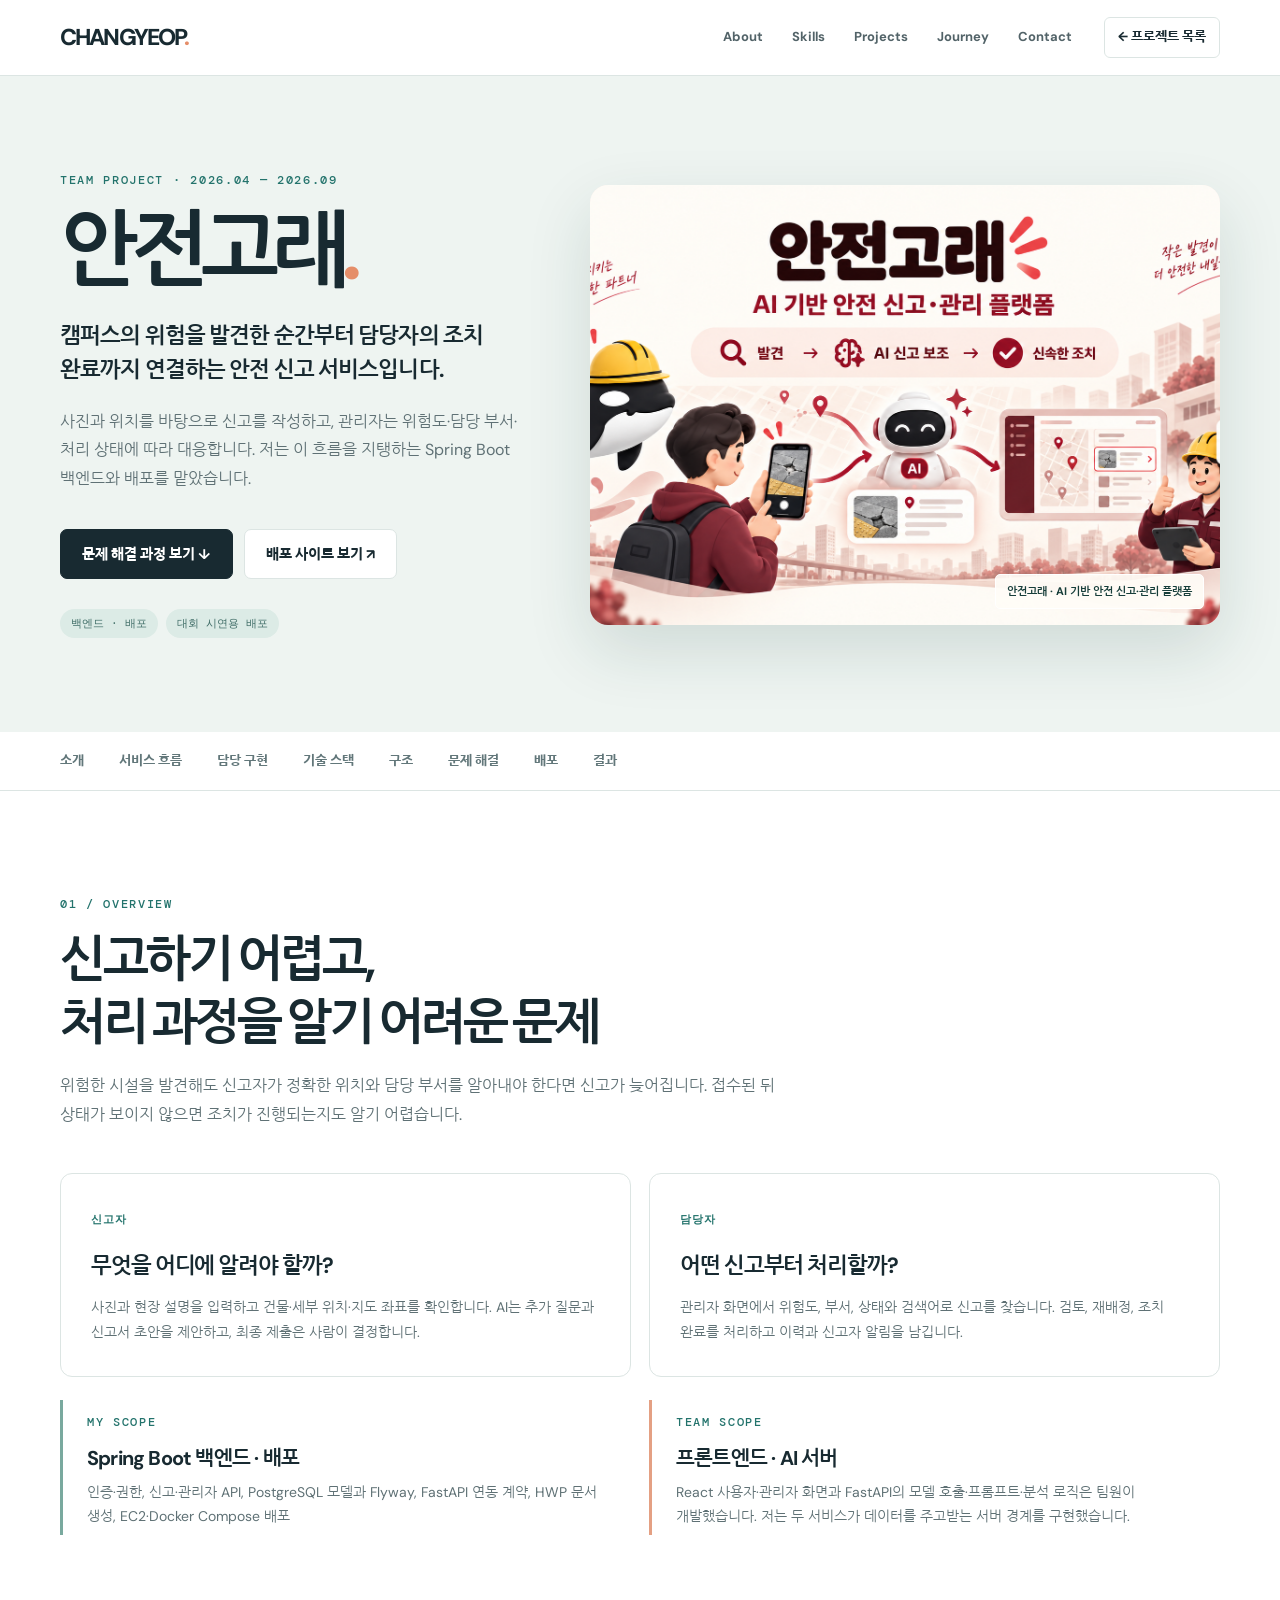
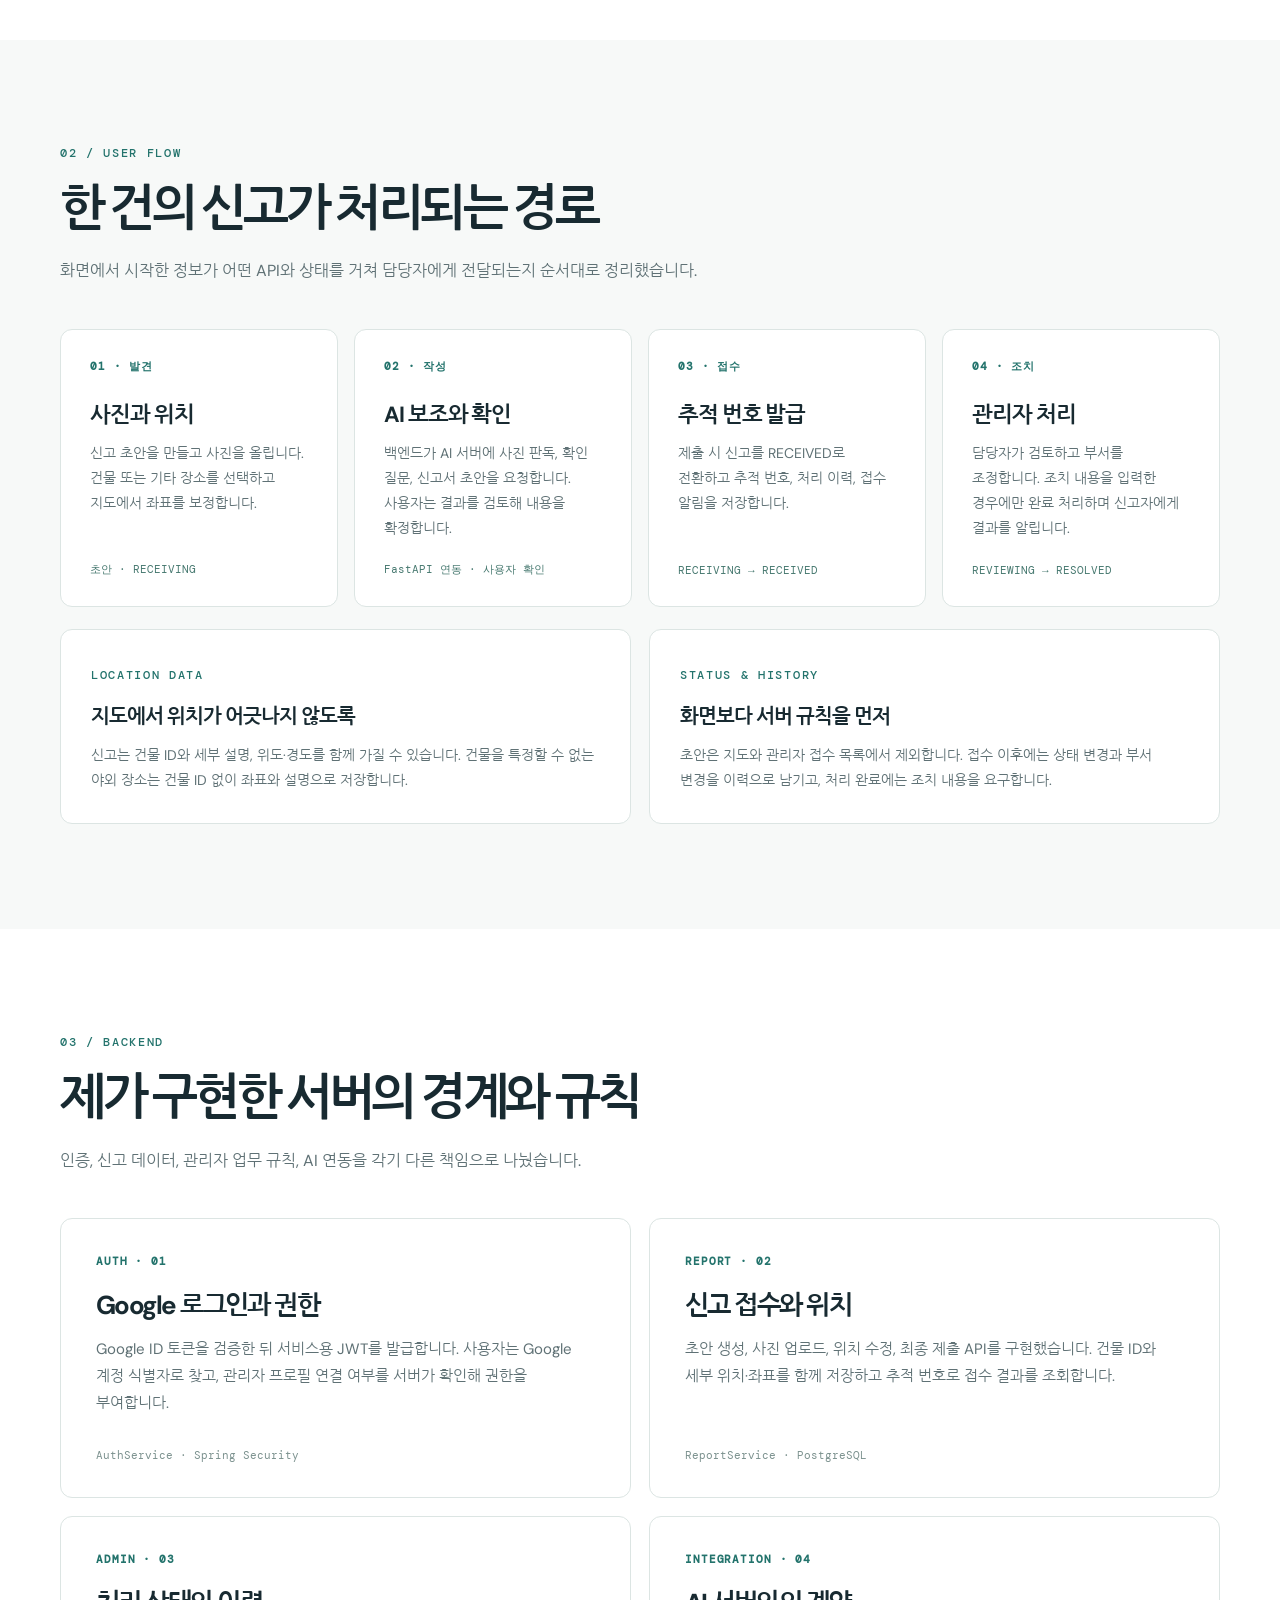
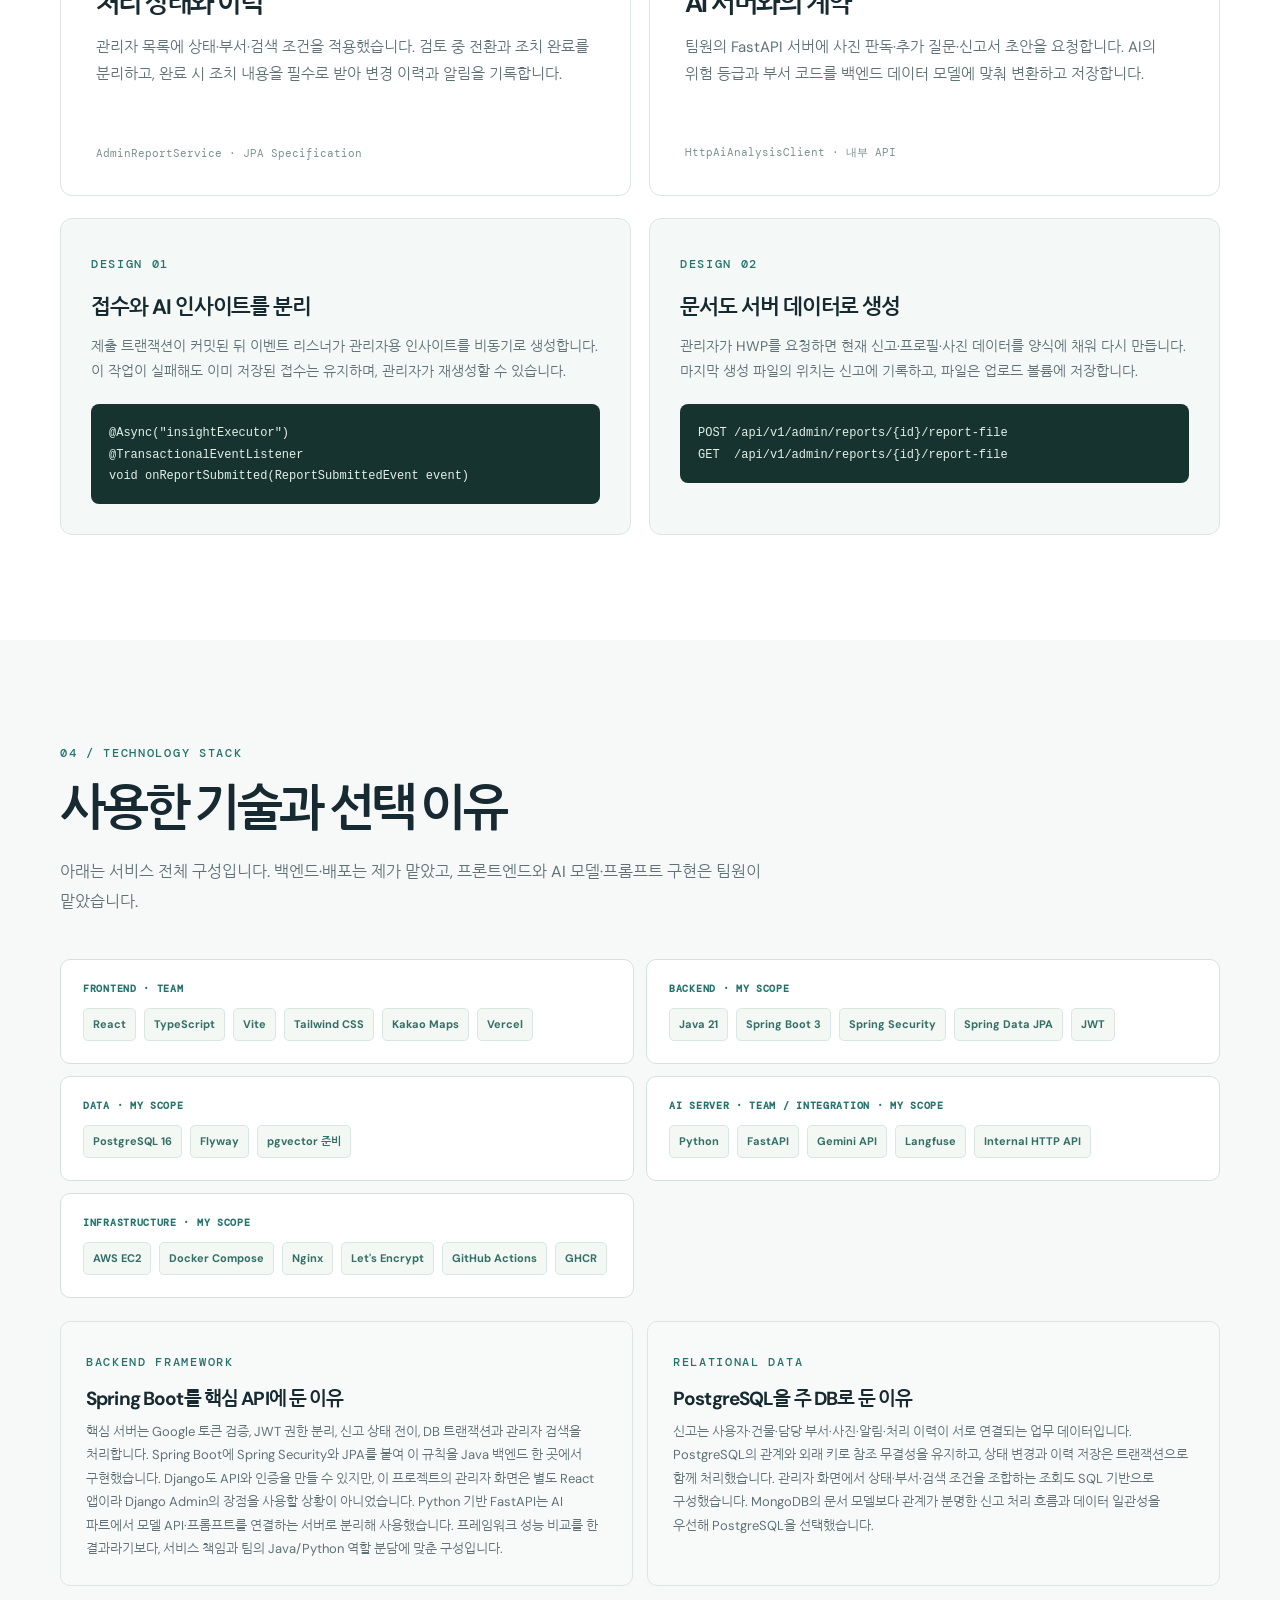
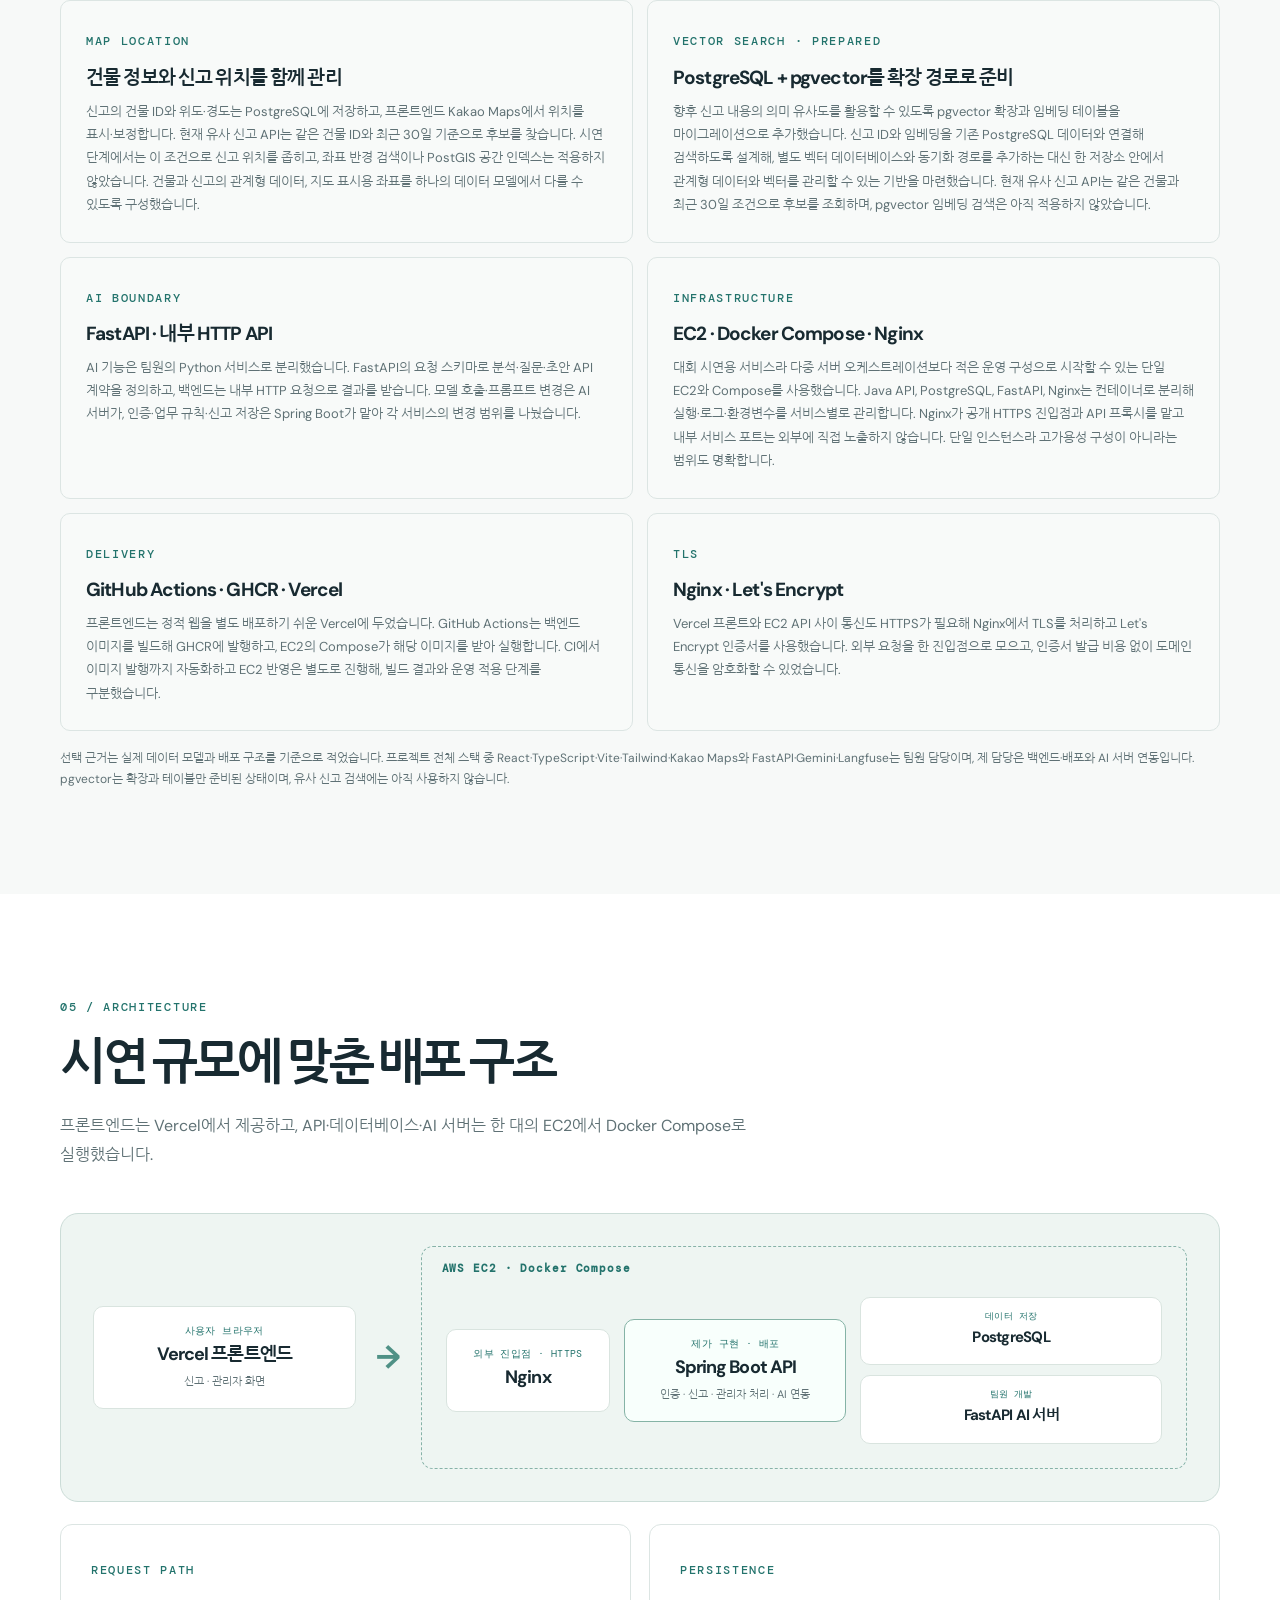
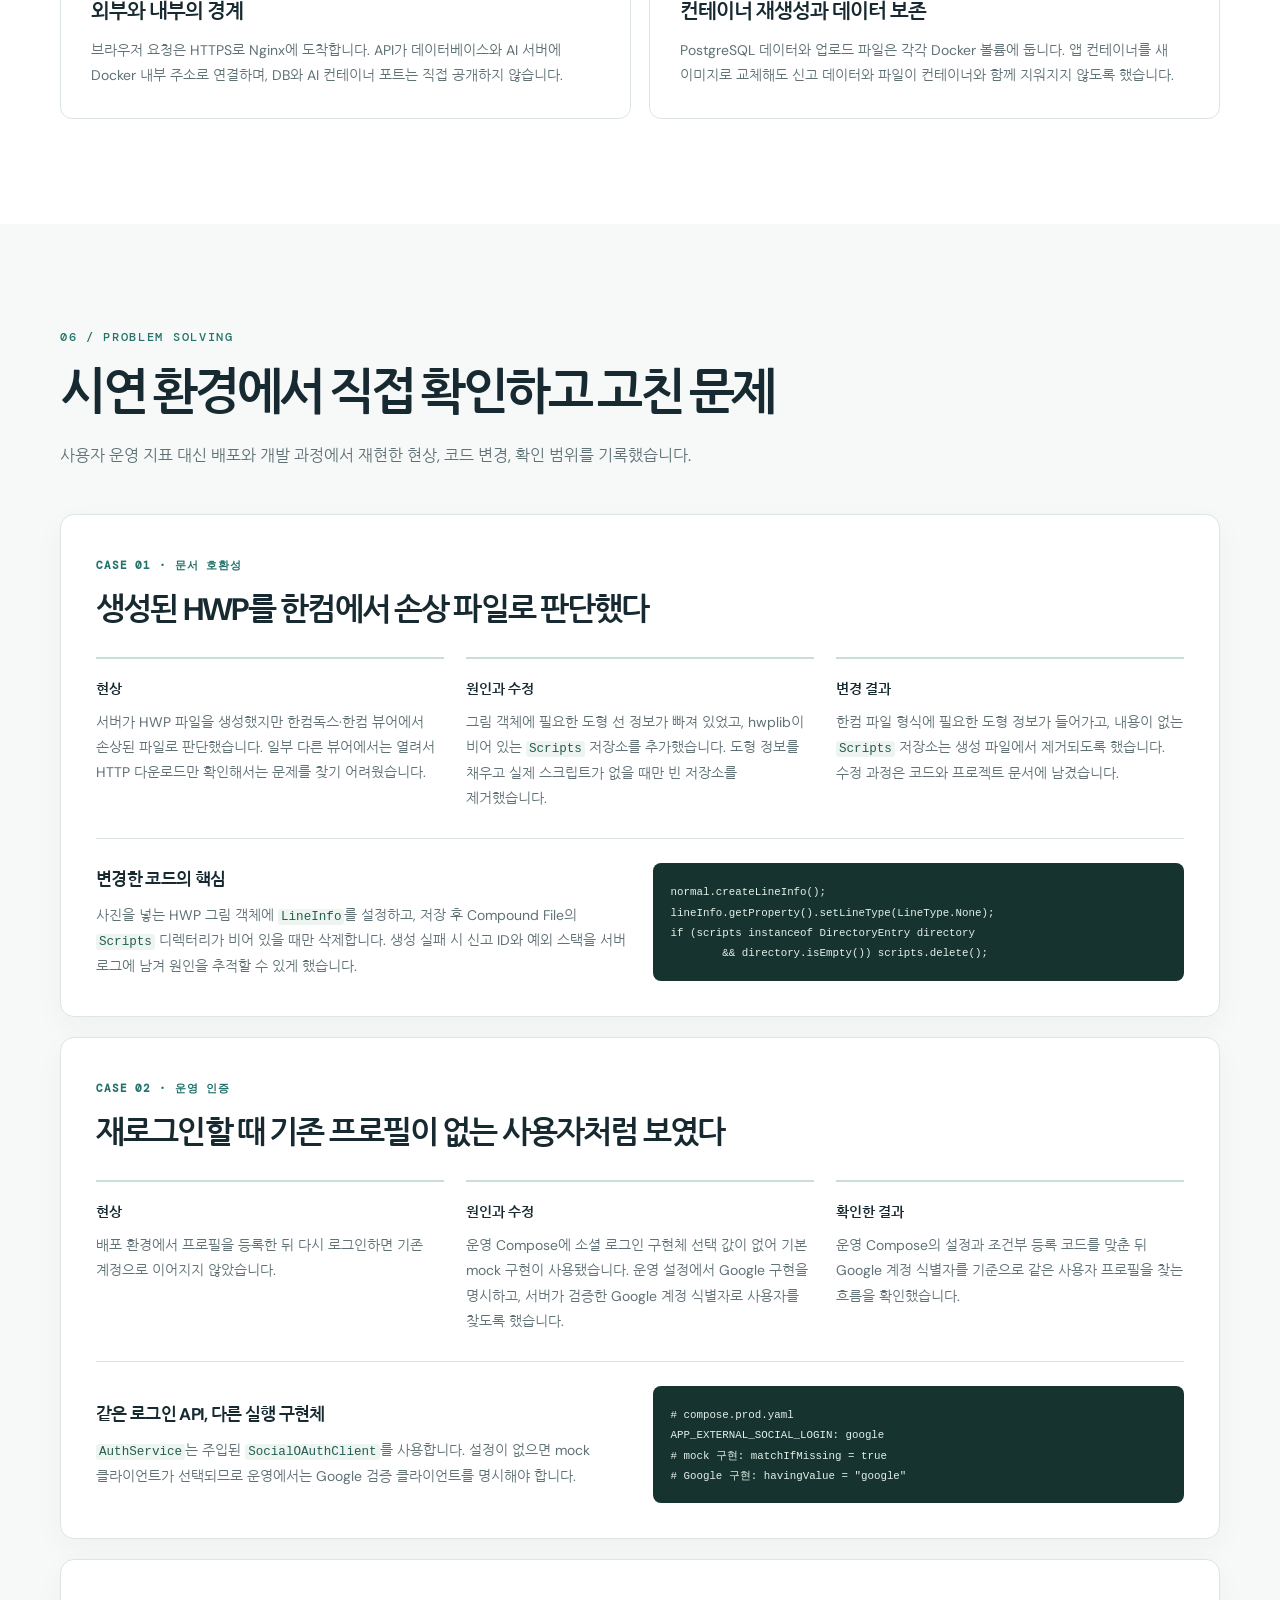
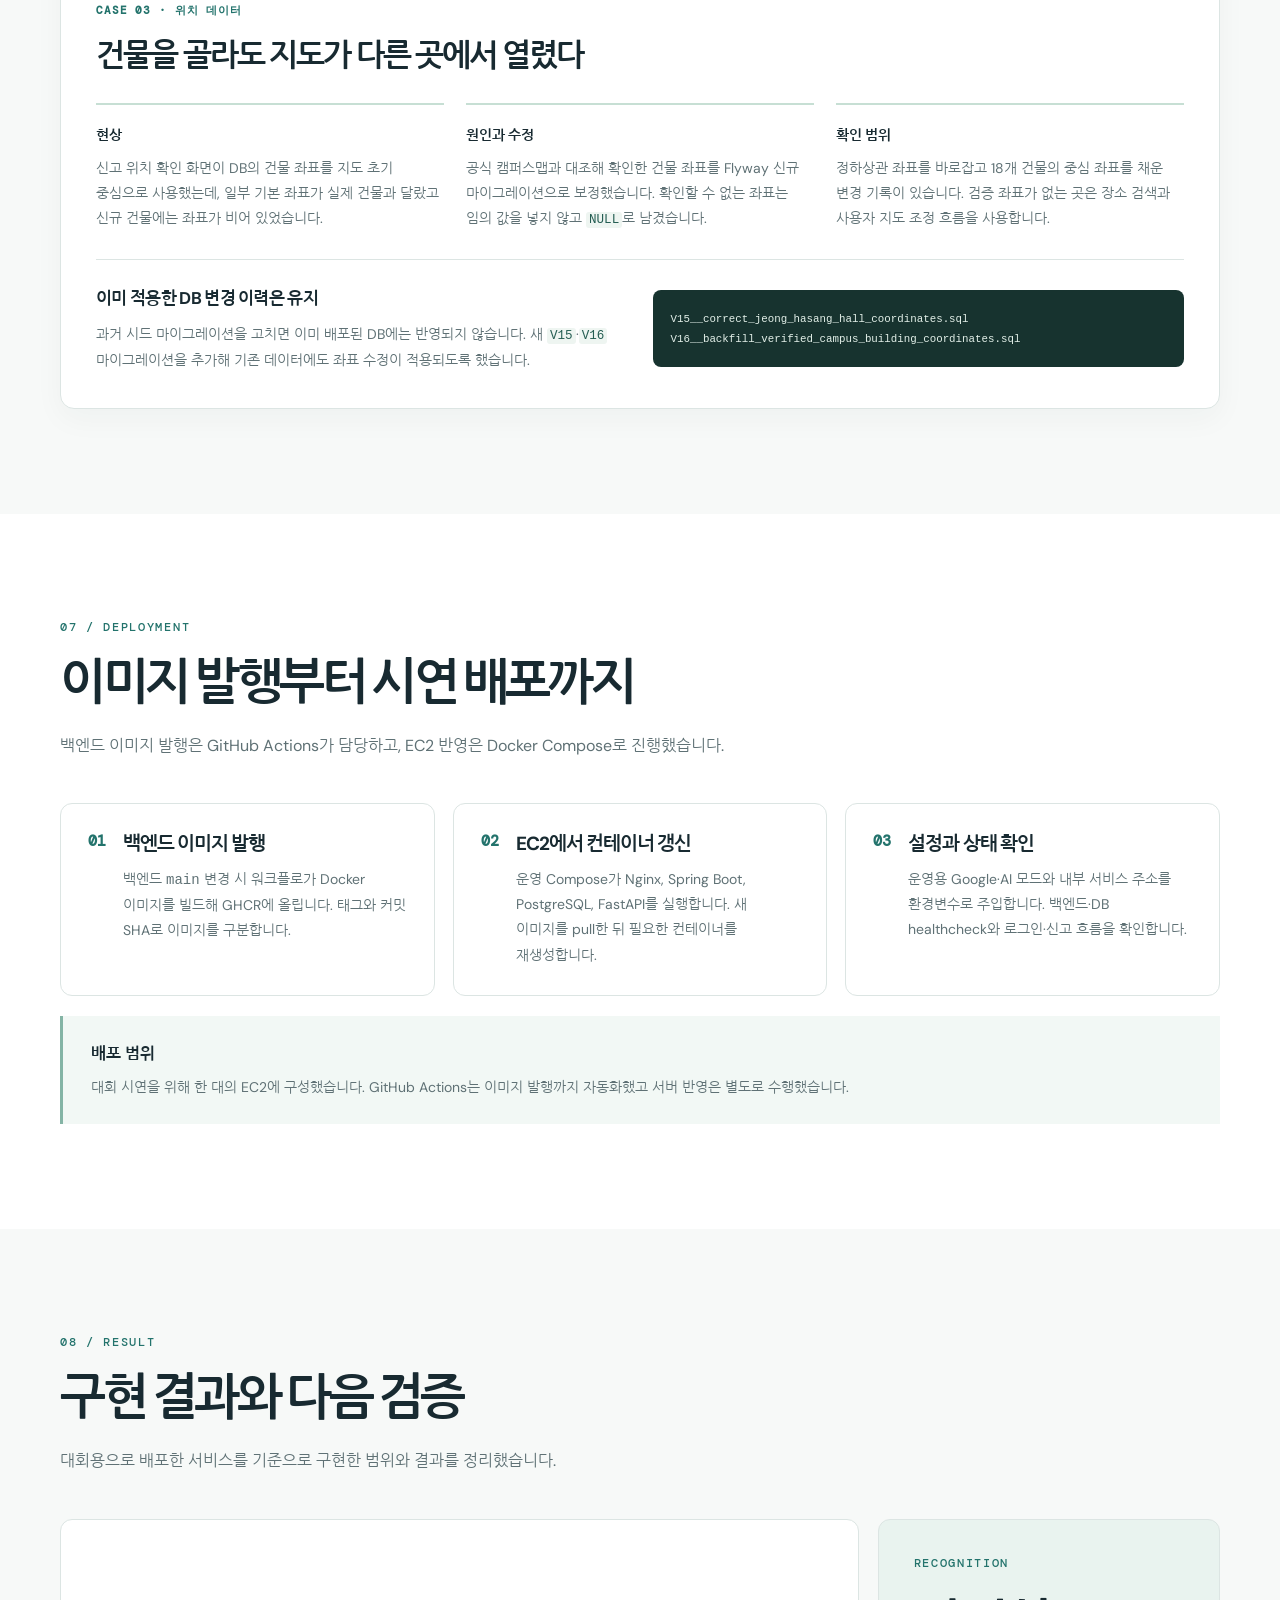
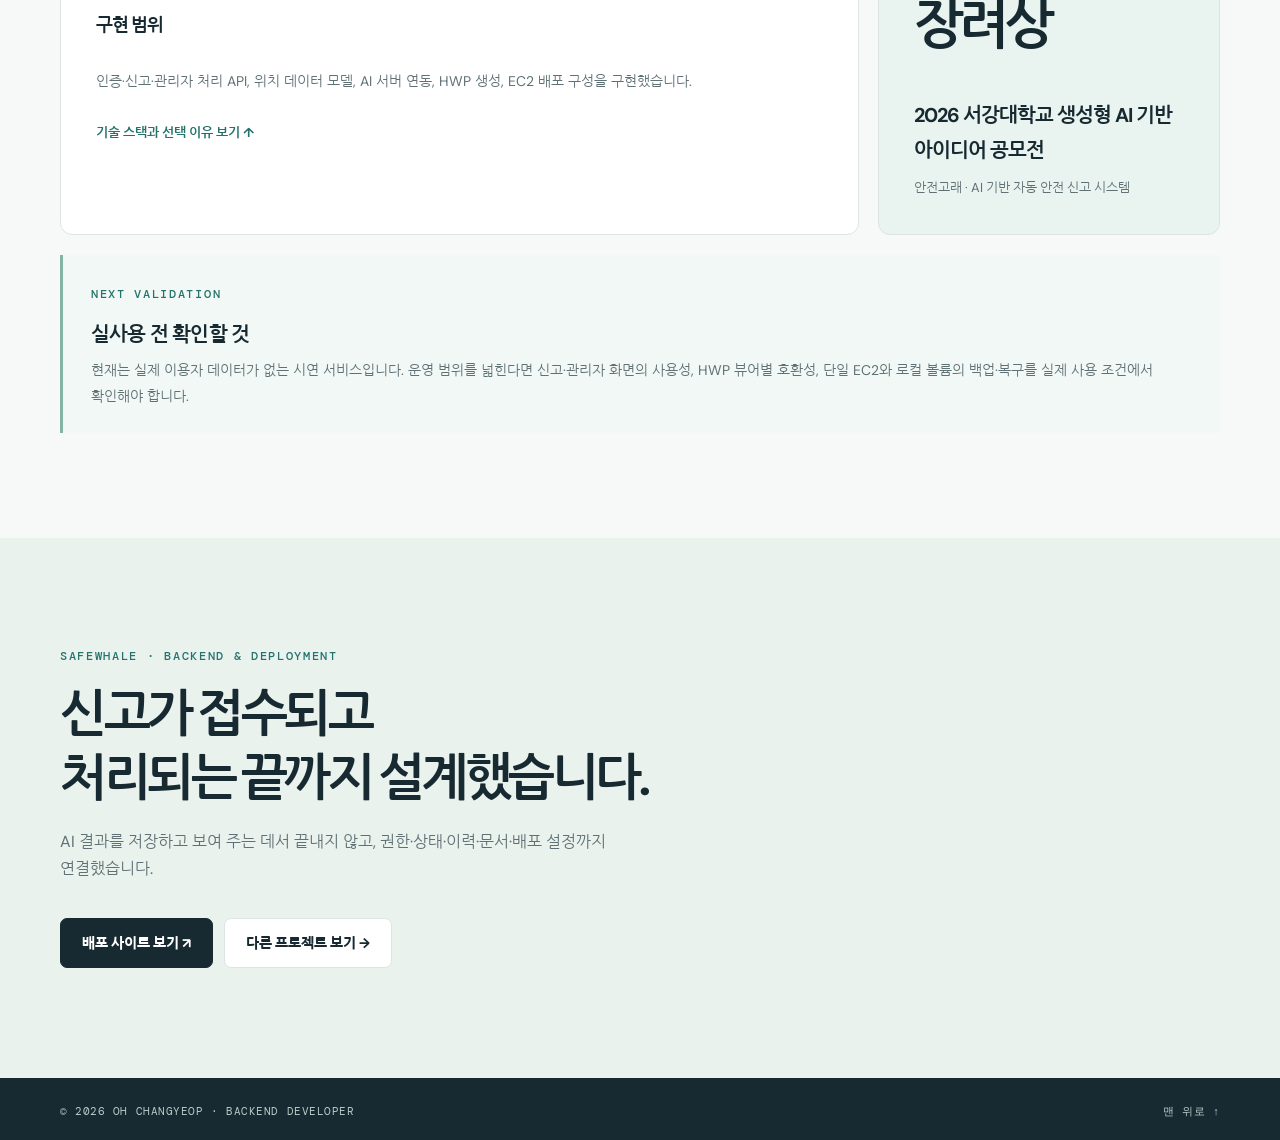
==== safewhale.html @ 106a4abd "docs: present database choices for SafeWhale" ====
<!doctype html>
<html lang="ko">
<head>
  <meta charset="utf-8">
  <meta name="viewport" content="width=device-width, initial-scale=1">
  <meta name="description" content="안전고래 프로젝트에서 오창엽이 맡은 Spring Boot 백엔드와 AWS 배포 기록">
  <meta name="theme-color" content="#f7f8f7">
  <title>안전고래 | 오창엽 포트폴리오</title>
  <link rel="stylesheet" href="home.css?v=7">
  <link rel="stylesheet" href="safewhale.css?v=3">
</head>
<body>
  <a class="skip" href="#main">본문으로 이동</a>
  <header class="site-header"><div class="wrap header-inner"><a class="wordmark" href="index.html" aria-label="오창엽 포트폴리오 홈">CHANGYEOP<span>.</span></a><nav aria-label="주요 메뉴"><a href="index.html#about">About</a><a href="index.html#skills">Skills</a><a href="index.html#projects">Projects</a><a href="index.html#journey">Journey</a><a href="index.html#contact">Contact</a></nav><a class="header-project" href="index.html#projects">← 프로젝트 목록</a></div></header>
  <main id="main">
    <section id="top" class="whale-hero"><div class="wrap whale-hero-grid">
      <div class="whale-hero-copy"><p class="eyebrow">TEAM PROJECT · 2026.04 — 2026.09</p><h1>안전고래<span>.</span></h1><p class="whale-lead">캠퍼스의 위험을 발견한 순간부터 담당자의 조치 완료까지 연결하는 안전 신고 서비스입니다.</p><p class="whale-intro">사진과 위치를 바탕으로 신고를 작성하고, 관리자는 위험도·담당 부서·처리 상태에 따라 대응합니다. 저는 이 흐름을 지탱하는 Spring Boot 백엔드와 배포를 맡았습니다.</p><div class="hero-actions"><a class="button button-dark" href="#cases">문제 해결 과정 보기 ↓</a><a class="button button-light" href="https://safewhale.vercel.app/" target="_blank" rel="noopener noreferrer">배포 사이트 보기 ↗</a></div><div class="whale-meta"><span>백엔드 · 배포</span><span>대회 시연용 배포</span></div></div>
      <figure class="whale-hero-image"><img src="assets/safewhale-cover.png" alt="안전고래의 발견, AI 신고 보조, 담당자 조치 흐름을 보여 주는 프로젝트 소개 이미지"><figcaption>안전고래 · AI 기반 안전 신고·관리 플랫폼</figcaption></figure>
    </div></section>

    <nav class="whale-section-nav" aria-label="안전고래 페이지 목차"><div class="wrap"><a href="#overview">소개</a><a href="#flow">서비스 흐름</a><a href="#contribution">담당 구현</a><a href="#stack">기술 스택</a><a href="#architecture">구조</a><a href="#cases">문제 해결</a><a href="#operation">배포</a><a href="#result">결과</a></div></nav>

    <section id="overview" class="whale-section"><div class="wrap"><div class="whale-heading"><p class="eyebrow">01 / OVERVIEW</p><h2>신고하기 어렵고,<br>처리 과정을 알기 어려운 문제</h2><p>위험한 시설을 발견해도 신고자가 정확한 위치와 담당 부서를 알아내야 한다면 신고가 늦어집니다. 접수된 뒤 상태가 보이지 않으면 조치가 진행되는지도 알기 어렵습니다.</p></div><div class="whale-problem-grid"><article><span>신고자</span><h3>무엇을 어디에 알려야 할까?</h3><p>사진과 현장 설명을 입력하고 건물·세부 위치·지도 좌표를 확인합니다. AI는 추가 질문과 신고서 초안을 제안하고, 최종 제출은 사람이 결정합니다.</p></article><article><span>담당자</span><h3>어떤 신고부터 처리할까?</h3><p>관리자 화면에서 위험도, 부서, 상태와 검색어로 신고를 찾습니다. 검토, 재배정, 조치 완료를 처리하고 이력과 신고자 알림을 남깁니다.</p></article></div><div class="whale-scope"><div><span class="eyebrow">MY SCOPE</span><strong>Spring Boot 백엔드 · 배포</strong><p>인증·권한, 신고·관리자 API, PostgreSQL 모델과 Flyway, FastAPI 연동 계약, HWP 문서 생성, EC2·Docker Compose 배포</p></div><div><span class="eyebrow">TEAM SCOPE</span><strong>프론트엔드 · AI 서버</strong><p>React 사용자·관리자 화면과 FastAPI의 모델 호출·프롬프트·분석 로직은 팀원이 개발했습니다. 저는 두 서비스가 데이터를 주고받는 서버 경계를 구현했습니다.</p></div></div></div></section>

    <section id="flow" class="whale-section whale-section-alt"><div class="wrap">
      <div class="whale-heading"><p class="eyebrow">02 / USER FLOW</p><h2>한 건의 신고가 처리되는 경로</h2><p>화면에서 시작한 정보가 어떤 API와 상태를 거쳐 담당자에게 전달되는지 순서대로 정리했습니다.</p></div>
      <ol class="whale-flow whale-flow-four">
        <li><span>01 · 발견</span><h3>사진과 위치</h3><p>신고 초안을 만들고 사진을 올립니다. 건물 또는 기타 장소를 선택하고 지도에서 좌표를 보정합니다.</p><small>초안 · RECEIVING</small></li>
        <li><span>02 · 작성</span><h3>AI 보조와 확인</h3><p>백엔드가 AI 서버에 사진 판독, 확인 질문, 신고서 초안을 요청합니다. 사용자는 결과를 검토해 내용을 확정합니다.</p><small>FastAPI 연동 · 사용자 확인</small></li>
        <li><span>03 · 접수</span><h3>추적 번호 발급</h3><p>제출 시 신고를 RECEIVED로 전환하고 추적 번호, 처리 이력, 접수 알림을 저장합니다.</p><small>RECEIVING → RECEIVED</small></li>
        <li><span>04 · 조치</span><h3>관리자 처리</h3><p>담당자가 검토하고 부서를 조정합니다. 조치 내용을 입력한 경우에만 완료 처리하며 신고자에게 결과를 알립니다.</p><small>REVIEWING → RESOLVED</small></li>
      </ol>
      <div class="whale-flow-detail"><div><span class="eyebrow">LOCATION DATA</span><h3>지도에서 위치가 어긋나지 않도록</h3><p>신고는 건물 ID와 세부 설명, 위도·경도를 함께 가질 수 있습니다. 건물을 특정할 수 없는 야외 장소는 건물 ID 없이 좌표와 설명으로 저장합니다.</p></div><div><span class="eyebrow">STATUS &amp; HISTORY</span><h3>화면보다 서버 규칙을 먼저</h3><p>초안은 지도와 관리자 접수 목록에서 제외합니다. 접수 이후에는 상태 변경과 부서 변경을 이력으로 남기고, 처리 완료에는 조치 내용을 요구합니다.</p></div></div>
    </div></section>

    <section id="contribution" class="whale-section"><div class="wrap"><div class="whale-heading"><p class="eyebrow">03 / BACKEND</p><h2>제가 구현한 서버의 경계와 규칙</h2><p>인증, 신고 데이터, 관리자 업무 규칙, AI 연동을 각기 다른 책임으로 나눴습니다.</p></div><div class="whale-feature-grid">
      <article class="whale-feature"><span>AUTH · 01</span><h3>Google 로그인과 권한</h3><p>Google ID 토큰을 검증한 뒤 서비스용 JWT를 발급합니다. 사용자는 Google 계정 식별자로 찾고, 관리자 프로필 연결 여부를 서버가 확인해 권한을 부여합니다.</p><small>AuthService · Spring Security</small></article>
      <article class="whale-feature"><span>REPORT · 02</span><h3>신고 접수와 위치</h3><p>초안 생성, 사진 업로드, 위치 수정, 최종 제출 API를 구현했습니다. 건물 ID와 세부 위치·좌표를 함께 저장하고 추적 번호로 접수 결과를 조회합니다.</p><small>ReportService · PostgreSQL</small></article>
      <article class="whale-feature"><span>ADMIN · 03</span><h3>처리 상태와 이력</h3><p>관리자 목록에 상태·부서·검색 조건을 적용했습니다. 검토 중 전환과 조치 완료를 분리하고, 완료 시 조치 내용을 필수로 받아 변경 이력과 알림을 기록합니다.</p><small>AdminReportService · JPA Specification</small></article>
      <article class="whale-feature"><span>INTEGRATION · 04</span><h3>AI 서버와의 계약</h3><p>팀원의 FastAPI 서버에 사진 판독·추가 질문·신고서 초안을 요청합니다. AI의 위험 등급과 부서 코드를 백엔드 데이터 모델에 맞춰 변환하고 저장합니다.</p><small>HttpAiAnalysisClient · 내부 API</small></article>
    </div><div class="whale-decision-grid"><article><span class="eyebrow">DESIGN 01</span><h3>접수와 AI 인사이트를 분리</h3><p>제출 트랜잭션이 커밋된 뒤 이벤트 리스너가 관리자용 인사이트를 비동기로 생성합니다. 이 작업이 실패해도 이미 저장된 접수는 유지하며, 관리자가 재생성할 수 있습니다.</p><pre><code>@Async("insightExecutor")
@TransactionalEventListener
void onReportSubmitted(ReportSubmittedEvent event)</code></pre></article><article><span class="eyebrow">DESIGN 02</span><h3>문서도 서버 데이터로 생성</h3><p>관리자가 HWP를 요청하면 현재 신고·프로필·사진 데이터를 양식에 채워 다시 만듭니다. 마지막 생성 파일의 위치는 신고에 기록하고, 파일은 업로드 볼륨에 저장합니다.</p><pre><code>POST /api/v1/admin/reports/{id}/report-file
GET  /api/v1/admin/reports/{id}/report-file</code></pre></article></div></div></section>

    <section id="stack" class="whale-section whale-section-alt"><div class="wrap">
      <div class="whale-heading"><p class="eyebrow">04 / TECHNOLOGY STACK</p><h2>사용한 기술과 선택 이유</h2><p>아래는 서비스 전체 구성입니다. 백엔드·배포는 제가 맡았고, 프론트엔드와 AI 모델·프롬프트 구현은 팀원이 맡았습니다.</p></div>
      <div class="whale-stack-summary">
        <article><span>FRONTEND · TEAM</span><div class="whale-tags"><span>React</span><span>TypeScript</span><span>Vite</span><span>Tailwind CSS</span><span>Kakao Maps</span><span>Vercel</span></div></article>
        <article><span>BACKEND · MY SCOPE</span><div class="whale-tags"><span>Java 21</span><span>Spring Boot 3</span><span>Spring Security</span><span>Spring Data JPA</span><span>JWT</span></div></article>
        <article><span>DATA · MY SCOPE</span><div class="whale-tags"><span>PostgreSQL 16</span><span>Flyway</span><span>pgvector 준비</span></div></article>
        <article><span>AI SERVER · TEAM / INTEGRATION · MY SCOPE</span><div class="whale-tags"><span>Python</span><span>FastAPI</span><span>Gemini API</span><span>Langfuse</span><span>Internal HTTP API</span></div></article>
        <article><span>INFRASTRUCTURE · MY SCOPE</span><div class="whale-tags"><span>AWS EC2</span><span>Docker Compose</span><span>Nginx</span><span>Let's Encrypt</span><span>GitHub Actions</span><span>GHCR</span></div></article>
      </div>
      <div class="whale-rationale-grid">
        <article><span class="eyebrow">BACKEND FRAMEWORK</span><h3>Spring Boot를 핵심 API에 둔 이유</h3><p>핵심 서버는 Google 토큰 검증, JWT 권한 분리, 신고 상태 전이, DB 트랜잭션과 관리자 검색을 처리합니다. Spring Boot에 Spring Security와 JPA를 붙여 이 규칙을 Java 백엔드 한 곳에서 구현했습니다. Django도 API와 인증을 만들 수 있지만, 이 프로젝트의 관리자 화면은 별도 React 앱이라 Django Admin의 장점을 사용할 상황이 아니었습니다. Python 기반 FastAPI는 AI 파트에서 모델 API·프롬프트를 연결하는 서버로 분리해 사용했습니다. 프레임워크 성능 비교를 한 결과라기보다, 서비스 책임과 팀의 Java/Python 역할 분담에 맞춘 구성입니다.</p></article>
        <article><span class="eyebrow">RELATIONAL DATA</span><h3>PostgreSQL을 주 DB로 둔 이유</h3><p>신고는 사용자·건물·담당 부서·사진·알림·처리 이력이 서로 연결되는 업무 데이터입니다. PostgreSQL의 관계와 외래 키로 참조 무결성을 유지하고, 상태 변경과 이력 저장은 트랜잭션으로 함께 처리했습니다. 관리자 화면에서 상태·부서·검색 조건을 조합하는 조회도 SQL 기반으로 구성했습니다. MongoDB의 문서 모델보다 관계가 분명한 신고 처리 흐름과 데이터 일관성을 우선해 PostgreSQL을 선택했습니다.</p></article>
        <article><span class="eyebrow">MAP LOCATION</span><h3>건물 정보와 신고 위치를 함께 관리</h3><p>신고의 건물 ID와 위도·경도는 PostgreSQL에 저장하고, 프론트엔드 Kakao Maps에서 위치를 표시·보정합니다. 현재 유사 신고 API는 같은 건물 ID와 최근 30일 기준으로 후보를 찾습니다. 시연 단계에서는 이 조건으로 신고 위치를 좁히고, 좌표 반경 검색이나 PostGIS 공간 인덱스는 적용하지 않았습니다. 건물과 신고의 관계형 데이터, 지도 표시용 좌표를 하나의 데이터 모델에서 다룰 수 있도록 구성했습니다.</p></article>
        <article><span class="eyebrow">VECTOR SEARCH · PREPARED</span><h3>PostgreSQL + pgvector를 확장 경로로 준비</h3><p>향후 신고 내용의 의미 유사도를 활용할 수 있도록 pgvector 확장과 임베딩 테이블을 마이그레이션으로 추가했습니다. 신고 ID와 임베딩을 기존 PostgreSQL 데이터와 연결해 검색하도록 설계해, 별도 벡터 데이터베이스와 동기화 경로를 추가하는 대신 한 저장소 안에서 관계형 데이터와 벡터를 관리할 수 있는 기반을 마련했습니다. 현재 유사 신고 API는 같은 건물과 최근 30일 조건으로 후보를 조회하며, pgvector 임베딩 검색은 아직 적용하지 않았습니다.</p></article>
        <article><span class="eyebrow">AI BOUNDARY</span><h3>FastAPI · 내부 HTTP API</h3><p>AI 기능은 팀원의 Python 서비스로 분리했습니다. FastAPI의 요청 스키마로 분석·질문·초안 API 계약을 정의하고, 백엔드는 내부 HTTP 요청으로 결과를 받습니다. 모델 호출·프롬프트 변경은 AI 서버가, 인증·업무 규칙·신고 저장은 Spring Boot가 맡아 각 서비스의 변경 범위를 나눴습니다.</p></article>
        <article><span class="eyebrow">INFRASTRUCTURE</span><h3>EC2 · Docker Compose · Nginx</h3><p>대회 시연용 서비스라 다중 서버 오케스트레이션보다 적은 운영 구성으로 시작할 수 있는 단일 EC2와 Compose를 사용했습니다. Java API, PostgreSQL, FastAPI, Nginx는 컨테이너로 분리해 실행·로그·환경변수를 서비스별로 관리합니다. Nginx가 공개 HTTPS 진입점과 API 프록시를 맡고 내부 서비스 포트는 외부에 직접 노출하지 않습니다. 단일 인스턴스라 고가용성 구성이 아니라는 범위도 명확합니다.</p></article>
        <article><span class="eyebrow">DELIVERY</span><h3>GitHub Actions · GHCR · Vercel</h3><p>프론트엔드는 정적 웹을 별도 배포하기 쉬운 Vercel에 두었습니다. GitHub Actions는 백엔드 이미지를 빌드해 GHCR에 발행하고, EC2의 Compose가 해당 이미지를 받아 실행합니다. CI에서 이미지 발행까지 자동화하고 EC2 반영은 별도로 진행해, 빌드 결과와 운영 적용 단계를 구분했습니다.</p></article>
        <article><span class="eyebrow">TLS</span><h3>Nginx · Let's Encrypt</h3><p>Vercel 프론트와 EC2 API 사이 통신도 HTTPS가 필요해 Nginx에서 TLS를 처리하고 Let's Encrypt 인증서를 사용했습니다. 외부 요청을 한 진입점으로 모으고, 인증서 발급 비용 없이 도메인 통신을 암호화할 수 있었습니다.</p></article>
      </div>
      <p class="whale-stack-note">선택 근거는 실제 데이터 모델과 배포 구조를 기준으로 적었습니다. 프로젝트 전체 스택 중 React·TypeScript·Vite·Tailwind·Kakao Maps와 FastAPI·Gemini·Langfuse는 팀원 담당이며, 제 담당은 백엔드·배포와 AI 서버 연동입니다. pgvector는 확장과 테이블만 준비된 상태이며, 유사 신고 검색에는 아직 사용하지 않습니다.</p>
    </div></section>

    <section id="architecture" class="whale-section"><div class="wrap"><div class="whale-heading"><p class="eyebrow">05 / ARCHITECTURE</p><h2>시연 규모에 맞춘 배포 구조</h2><p>프론트엔드는 Vercel에서 제공하고, API·데이터베이스·AI 서버는 한 대의 EC2에서 Docker Compose로 실행했습니다.</p></div><div class="whale-architecture" role="img" aria-label="Vercel 프론트엔드에서 EC2의 Nginx를 거쳐 Spring Boot API로 요청하고, API는 PostgreSQL과 팀원 개발 FastAPI AI 서버에 연결되는 구조"><div class="arch-node arch-client"><small>사용자 브라우저</small><strong>Vercel 프론트엔드</strong><span>신고 · 관리자 화면</span></div><span class="arch-arrow" aria-hidden="true">→</span><div class="arch-boundary"><span class="arch-boundary-label">AWS EC2 · Docker Compose</span><div class="arch-node arch-entry"><small>외부 진입점 · HTTPS</small><strong>Nginx</strong></div><span class="arch-arrow vertical" aria-hidden="true">↓</span><div class="arch-node arch-backend"><small>제가 구현 · 배포</small><strong>Spring Boot API</strong><span>인증 · 신고 · 관리자 처리 · AI 연동</span></div><div class="arch-branches"><div class="arch-node"><small>데이터 저장</small><strong>PostgreSQL</strong></div><div class="arch-node"><small>팀원 개발</small><strong>FastAPI AI 서버</strong></div></div></div></div><div class="whale-flow-detail"><div><span class="eyebrow">REQUEST PATH</span><h3>외부와 내부의 경계</h3><p>브라우저 요청은 HTTPS로 Nginx에 도착합니다. API가 데이터베이스와 AI 서버에 Docker 내부 주소로 연결하며, DB와 AI 컨테이너 포트는 직접 공개하지 않습니다.</p></div><div><span class="eyebrow">PERSISTENCE</span><h3>컨테이너 재생성과 데이터 보존</h3><p>PostgreSQL 데이터와 업로드 파일은 각각 Docker 볼륨에 둡니다. 앱 컨테이너를 새 이미지로 교체해도 신고 데이터와 파일이 컨테이너와 함께 지워지지 않도록 했습니다.</p></div></div></div></section>

    <section id="cases" class="whale-section whale-section-alt"><div class="wrap">
      <div class="whale-heading"><p class="eyebrow">06 / PROBLEM SOLVING</p><h2>시연 환경에서 직접 확인하고 고친 문제</h2><p>사용자 운영 지표 대신 배포와 개발 과정에서 재현한 현상, 코드 변경, 확인 범위를 기록했습니다.</p></div>
      <article class="whale-case"><div class="whale-case-title"><span>CASE 01 · 문서 호환성</span><h3>생성된 HWP를 한컴에서 손상 파일로 판단했다</h3></div><div class="whale-case-columns"><div><h4>현상</h4><p>서버가 HWP 파일을 생성했지만 한컴독스·한컴 뷰어에서 손상된 파일로 판단했습니다. 일부 다른 뷰어에서는 열려서 HTTP 다운로드만 확인해서는 문제를 찾기 어려웠습니다.</p></div><div><h4>원인과 수정</h4><p>그림 객체에 필요한 도형 선 정보가 빠져 있었고, hwplib이 비어 있는 <code>Scripts</code> 저장소를 추가했습니다. 도형 정보를 채우고 실제 스크립트가 없을 때만 빈 저장소를 제거했습니다.</p></div><div><h4>변경 결과</h4><p>한컴 파일 형식에 필요한 도형 정보가 들어가고, 내용이 없는 <code>Scripts</code> 저장소는 생성 파일에서 제거되도록 했습니다. 수정 과정은 코드와 프로젝트 문서에 남겼습니다.</p></div></div><div class="whale-code-story"><div><strong>변경한 코드의 핵심</strong><p>사진을 넣는 HWP 그림 객체에 <code>LineInfo</code>를 설정하고, 저장 후 Compound File의 <code>Scripts</code> 디렉터리가 비어 있을 때만 삭제합니다. 생성 실패 시 신고 ID와 예외 스택을 서버 로그에 남겨 원인을 추적할 수 있게 했습니다.</p></div><pre><code>normal.createLineInfo();
lineInfo.getProperty().setLineType(LineType.None);
if (scripts instanceof DirectoryEntry directory
        &amp;&amp; directory.isEmpty()) scripts.delete();</code></pre></div></article>
      <article class="whale-case"><div class="whale-case-title"><span>CASE 02 · 운영 인증</span><h3>재로그인할 때 기존 프로필이 없는 사용자처럼 보였다</h3></div><div class="whale-case-columns"><div><h4>현상</h4><p>배포 환경에서 프로필을 등록한 뒤 다시 로그인하면 기존 계정으로 이어지지 않았습니다.</p></div><div><h4>원인과 수정</h4><p>운영 Compose에 소셜 로그인 구현체 선택 값이 없어 기본 mock 구현이 사용됐습니다. 운영 설정에서 Google 구현을 명시하고, 서버가 검증한 Google 계정 식별자로 사용자를 찾도록 했습니다.</p></div><div><h4>확인한 결과</h4><p>운영 Compose의 설정과 조건부 등록 코드를 맞춘 뒤 Google 계정 식별자를 기준으로 같은 사용자 프로필을 찾는 흐름을 확인했습니다.</p></div></div><div class="whale-code-story"><div><strong>같은 로그인 API, 다른 실행 구현체</strong><p><code>AuthService</code>는 주입된 <code>SocialOAuthClient</code>를 사용합니다. 설정이 없으면 mock 클라이언트가 선택되므로 운영에서는 Google 검증 클라이언트를 명시해야 합니다.</p></div><pre><code># compose.prod.yaml
APP_EXTERNAL_SOCIAL_LOGIN: google
# mock 구현: matchIfMissing = true
# Google 구현: havingValue = "google"</code></pre></div></article>
      <article class="whale-case"><div class="whale-case-title"><span>CASE 03 · 위치 데이터</span><h3>건물을 골라도 지도가 다른 곳에서 열렸다</h3></div><div class="whale-case-columns"><div><h4>현상</h4><p>신고 위치 확인 화면이 DB의 건물 좌표를 지도 초기 중심으로 사용했는데, 일부 기본 좌표가 실제 건물과 달랐고 신규 건물에는 좌표가 비어 있었습니다.</p></div><div><h4>원인과 수정</h4><p>공식 캠퍼스맵과 대조해 확인한 건물 좌표를 Flyway 신규 마이그레이션으로 보정했습니다. 확인할 수 없는 좌표는 임의 값을 넣지 않고 <code>NULL</code>로 남겼습니다.</p></div><div><h4>확인 범위</h4><p>정하상관 좌표를 바로잡고 18개 건물의 중심 좌표를 채운 변경 기록이 있습니다. 검증 좌표가 없는 곳은 장소 검색과 사용자 지도 조정 흐름을 사용합니다.</p></div></div><div class="whale-code-story"><div><strong>이미 적용한 DB 변경 이력은 유지</strong><p>과거 시드 마이그레이션을 고치면 이미 배포된 DB에는 반영되지 않습니다. 새 <code>V15</code>·<code>V16</code> 마이그레이션을 추가해 기존 데이터에도 좌표 수정이 적용되도록 했습니다.</p></div><pre><code>V15__correct_jeong_hasang_hall_coordinates.sql
V16__backfill_verified_campus_building_coordinates.sql</code></pre></div></article>
    </div></section>

    <section id="operation" class="whale-section"><div class="wrap">
      <div class="whale-heading"><p class="eyebrow">07 / DEPLOYMENT</p><h2>이미지 발행부터 시연 배포까지</h2><p>백엔드 이미지 발행은 GitHub Actions가 담당하고, EC2 반영은 Docker Compose로 진행했습니다.</p></div>
      <ol class="whale-deploy-steps"><li><span>01</span><div><h3>백엔드 이미지 발행</h3><p>백엔드 <code>main</code> 변경 시 워크플로가 Docker 이미지를 빌드해 GHCR에 올립니다. 태그와 커밋 SHA로 이미지를 구분합니다.</p></div></li><li><span>02</span><div><h3>EC2에서 컨테이너 갱신</h3><p>운영 Compose가 Nginx, Spring Boot, PostgreSQL, FastAPI를 실행합니다. 새 이미지를 pull한 뒤 필요한 컨테이너를 재생성합니다.</p></div></li><li><span>03</span><div><h3>설정과 상태 확인</h3><p>운영용 Google·AI 모드와 내부 서비스 주소를 환경변수로 주입합니다. 백엔드·DB healthcheck와 로그인·신고 흐름을 확인합니다.</p></div></li></ol>
      <div class="whale-operation-note"><strong>배포 범위</strong><p>대회 시연을 위해 한 대의 EC2에 구성했습니다. GitHub Actions는 이미지 발행까지 자동화했고 서버 반영은 별도로 수행했습니다.</p></div>
    </div></section>

    <section id="result" class="whale-section whale-section-alt"><div class="wrap"><div class="whale-heading"><p class="eyebrow">08 / RESULT</p><h2>구현 결과와 다음 검증</h2><p>대회용으로 배포한 서비스를 기준으로 구현한 범위와 결과를 정리했습니다.</p></div><div class="whale-result-grid"><article class="whale-result-card whale-result-summary"><h3>구현 범위</h3><p>인증·신고·관리자 처리 API, 위치 데이터 모델, AI 서버 연동, HWP 생성, EC2 배포 구성을 구현했습니다.</p><a href="#stack">기술 스택과 선택 이유 보기 ↑</a></article><article class="whale-result-card whale-award"><span class="eyebrow">RECOGNITION</span><strong>장려상</strong><h3>2026 서강대학교 생성형 AI 기반 아이디어 공모전</h3><p>안전고래 · AI 기반 자동 안전 신고 시스템</p></article></div><div class="whale-next"><span class="eyebrow">NEXT VALIDATION</span><h3>실사용 전 확인할 것</h3><p>현재는 실제 이용자 데이터가 없는 시연 서비스입니다. 운영 범위를 넓힌다면 신고·관리자 화면의 사용성, HWP 뷰어별 호환성, 단일 EC2와 로컬 볼륨의 백업·복구를 실제 사용 조건에서 확인해야 합니다.</p></div></div></section>

    <section class="whale-closing"><div class="wrap"><p class="eyebrow">SAFEWHALE · BACKEND &amp; DEPLOYMENT</p><h2>신고가 접수되고<br>처리되는 끝까지 설계했습니다.</h2><p>AI 결과를 저장하고 보여 주는 데서 끝내지 않고, 권한·상태·이력·문서·배포 설정까지 연결했습니다.</p><div class="hero-actions"><a class="button button-dark" href="https://safewhale.vercel.app/" target="_blank" rel="noopener noreferrer">배포 사이트 보기 ↗</a><a class="button button-light" href="index.html#projects">다른 프로젝트 보기 →</a></div></div></section>
  </main>
  <footer><div class="wrap footer-inner"><span>© 2026 OH CHANGYEOP · BACKEND DEVELOPER</span><a href="#top">맨 위로 ↑</a></div></footer>
</body>
</html>
---- home.css ----
@import url('https://fonts.googleapis.com/css2?family=DM+Mono:wght@400;500&family=DM+Sans:wght@400;500;600;700;800&family=Nanum+Gothic:wght@400;700;800&display=swap');
:root{--ink:#182a31;--muted:#5f7175;--line:#dce5e3;--teal:#23736c;--cream:#f7f8f7;--white:#fff}*{box-sizing:border-box}html{scroll-behavior:smooth}body{margin:0;color:var(--ink);background:var(--white);font:16px/1.72 'DM Sans','Nanum Gothic',sans-serif}a{color:inherit;text-decoration:none}img{display:block;max-width:100%}.wrap{width:min(1160px,calc(100% - 48px));margin:auto}.skip{position:absolute;left:12px;top:-60px;z-index:30;background:var(--ink);color:white;padding:8px 12px}.skip:focus{top:12px}a:focus-visible{outline:3px solid #e29c76;outline-offset:4px}.site-header{height:76px;position:sticky;top:0;z-index:20;background:#fffffff2;border-bottom:1px solid var(--line);backdrop-filter:blur(14px)}.header-inner{height:100%;display:flex;align-items:center;gap:32px}.wordmark{font-weight:800;letter-spacing:-.08em;font-size:23px;line-height:1}.wordmark span{color:#e58e69}.site-header nav{display:flex;gap:29px;margin-left:auto}.site-header nav a{font-size:13px;font-weight:700;color:#526368}.site-header nav a:hover,.header-project:hover,.footer-inner a:hover{color:var(--teal)}.header-project{font-size:13px;font-weight:800;border:1px solid var(--line);border-radius:6px;padding:8px 13px}.hero{min-height:710px;display:grid;grid-template-columns:1.07fr .93fr;align-items:center;gap:70px;padding-block:95px}.eyebrow{color:var(--teal);font:500 12px 'DM Mono',monospace;letter-spacing:.14em;margin:0}.status-dot{display:inline-block;width:8px;height:8px;background:#e6a176;border-radius:50%;box-shadow:0 0 0 5px #f8e8dd;margin-right:9px}.hero h1{font-size:clamp(43px,4.5vw,64px);line-height:1.24;letter-spacing:-.075em;word-break:keep-all;margin:25px 0 26px}.hero h1 em{color:var(--teal);font-style:normal}.hero-lead{max-width:520px;color:var(--muted);font-size:17px;word-break:keep-all;margin:0}.hero-actions{display:flex;gap:11px;flex-wrap:wrap;margin-top:35px}.button{min-height:50px;display:inline-flex;align-items:center;justify-content:center;gap:15px;padding:10px 21px;border-radius:7px;border:1px solid var(--line);font-weight:800;font-size:14px;transition:transform .2s,background .2s}.button:hover{transform:translateY(-2px)}.button-dark{background:var(--ink);border-color:var(--ink);color:white}.button-dark:hover{background:var(--teal)}.button-light{background:white}.button-light:hover{background:#edf5f2}.hero-points{display:flex;gap:8px;flex-wrap:wrap;margin-top:45px}.hero-points span{font:11px 'DM Mono',monospace;letter-spacing:.03em;color:#5d7274;background:#f1f6f4;border-radius:99px;padding:6px 11px}.hero-art{position:relative;min-height:480px;background:#e8efec;border:1px solid #d2dfdb;border-radius:22px;overflow:hidden;box-shadow:0 25px 65px #173e3a1c}.hero-art::after{content:'';position:absolute;inset:auto 0 0;height:125px;background:linear-gradient(transparent,#143b3bb3);pointer-events:none}.art-caption{position:absolute;z-index:2;top:27px;left:28px;background:#fffef7f2;border-radius:8px;padding:10px 15px;box-shadow:0 10px 30px #001d2530}.art-caption span{display:block;color:var(--teal);font:10px 'DM Mono',monospace;letter-spacing:.13em}.art-caption strong{font-size:22px;letter-spacing:-.05em}.art-main{width:100%;height:100%;position:absolute;inset:0;object-fit:cover;object-position:66% 50%}.art-secondary{position:absolute;width:46%;height:40%;right:-1%;bottom:4%;object-fit:cover;object-position:35% 40%;border:7px solid white;border-radius:12px;box-shadow:0 15px 32px #001d254a;transform:rotate(4deg);z-index:1}.art-label{position:absolute;z-index:2;bottom:26px;left:26px;color:white;font:11px 'DM Mono',monospace;letter-spacing:.16em}.section{padding:106px 0;scroll-margin-top:76px}.section-alt{background:var(--cream)}.section-intro h2,.section-heading h2,.closing h2{font-size:clamp(32px,3.4vw,46px);line-height:1.34;letter-spacing:-.06em;word-break:keep-all;margin:12px 0 0}.about-grid{display:grid;grid-template-columns:.9fr 1.1fr;gap:90px}.about-body>p{color:var(--muted);margin:0 0 20px;word-break:keep-all}.about-body .about-strong{font-size:20px;font-weight:800;color:var(--ink);line-height:1.5}.about-notes{display:grid;grid-template-columns:repeat(3,1fr);gap:13px;margin-top:34px}.about-notes>div{border-top:2px solid #b6d2cb;padding-top:13px}.about-notes span,.skill-card>span,.project-type{display:block;color:var(--teal);font:11px 'DM Mono',monospace;letter-spacing:.1em}.about-notes strong{display:block;margin-top:9px;font-size:16px}.about-notes p{margin:4px 0;color:var(--muted);font-size:13px;line-height:1.55}.section-heading{margin-bottom:37px}.section-heading p:last-child{color:var(--muted);margin:12px 0 0}.skill-grid{display:grid;grid-template-columns:repeat(2,1fr);gap:16px}.skill-card{border:1px solid var(--line);border-radius:12px;padding:29px 30px;background:white;min-height:195px}.skill-card h3{font-size:22px;letter-spacing:-.04em;margin:20px 0 8px}.skill-card p{color:var(--muted);margin:0;font-size:14px}.project-card{display:grid;grid-template-columns:1.05fr .95fr;background:white;border:1px solid var(--line);border-radius:16px;overflow:hidden;box-shadow:0 15px 38px #153b3920;transition:transform .25s,box-shadow .25s}.project-card:hover{transform:translateY(-5px);box-shadow:0 25px 50px #153b3930}.project-image{min-height:350px;position:relative;background:#eaf3f6;overflow:hidden}.project-image img{width:100%;height:100%;position:absolute;inset:0;object-fit:cover;object-position:43% 50%;transition:transform .4s}.project-card:hover .project-image img{transform:scale(1.035)}.image-badge{position:absolute;top:20px;left:20px;background:#fffef5f2;border:1px solid #d6e0dc;border-radius:5px;padding:6px 10px;color:var(--teal);font:10px 'DM Mono',monospace;letter-spacing:.08em}.project-body{padding:42px;display:flex;flex-direction:column;align-items:flex-start}.project-body h3{font-size:40px;line-height:1.1;letter-spacing:-.07em;margin:20px 0 17px}.project-body h3 span{font-size:26px;color:#76a399}.project-body>p{color:var(--muted);font-size:15px;word-break:keep-all;margin:0}.project-tags{display:flex;gap:7px;flex-wrap:wrap;margin-top:22px}.project-tags span{font-size:11px;background:#eef5f2;color:#3f6e67;padding:5px 9px;border-radius:4px}.project-link{color:var(--teal);font-size:14px;font-weight:800;margin-top:auto;padding-top:32px}.project-link b{margin-left:6px}.closing{padding-block:120px}.closing h2{margin-bottom:17px}.closing>p:not(.eyebrow){color:var(--muted);max-width:580px;margin:0 0 28px}footer{background:var(--ink);color:#b8cdca;padding:26px 0}.footer-inner{display:flex;justify-content:space-between;gap:20px;font:11px 'DM Mono',monospace;letter-spacing:.05em}@media(max-width:900px){.hero{grid-template-columns:1fr;min-height:0;gap:45px}.hero-art{min-height:460px}.about-grid{gap:40px}.project-body{padding:30px}}@media(max-width:650px){.wrap{width:calc(100% - 36px)}.site-header{height:66px}.header-inner{gap:12px}.wordmark{font-size:18px}.site-header nav{gap:13px}.site-header nav a{font-size:11px}.header-project{display:none}.hero{padding-block:66px;gap:38px}.hero h1{font-size:40px}.hero-lead{font-size:15px}.hero-points{margin-top:30px}.hero-art{min-height:350px}.art-caption{top:16px;left:16px}.art-secondary{width:48%;height:36%}.section{padding:75px 0}.about-grid,.skill-grid,.project-card{grid-template-columns:1fr}.about-notes{gap:10px}.about-notes p{font-size:12px}.skill-card{min-height:0;padding:25px}.project-image{min-height:300px}.project-body{padding:29px}.project-link{padding-top:24px}.closing{padding-block:85px}.footer-inner{flex-direction:column}}
@media(prefers-reduced-motion:reduce){html{scroll-behavior:auto}.button,.project-card,.project-image img{transition:none}}

/* Portfolio-wide sections */
.profile-card{margin:0;width:min(100%,350px);justify-self:center;padding:12px;background:#f1f5f3;border:1px solid #dce7e3;border-radius:18px;box-shadow:0 22px 56px #173e3a17}
.profile-frame{aspect-ratio:4/5;border-radius:10px;overflow:hidden;background:#e6e8e7}.profile-frame img{width:100%;height:100%;object-fit:cover;object-position:center 16%}.profile-card figcaption{display:flex;align-items:baseline;justify-content:space-between;gap:10px;padding:14px 5px 3px;color:var(--ink)}.profile-card figcaption span{font:10px 'DM Mono',monospace;letter-spacing:.12em;color:var(--teal)}.profile-card figcaption strong{font-size:13px;font-weight:700;color:var(--muted)}
.project-grid{display:grid;grid-template-columns:repeat(2,minmax(0,1fr));gap:20px}.project-grid .project-card{display:flex;flex-direction:column;height:100%}.project-grid .project-image{min-height:290px}.project-grid .project-body{flex:1;padding:32px}.project-grid .project-body h3{font-size:34px}.project-grid .project-body>p{min-height:78px}.project-grid .project-tags{margin-bottom:2px}.project-grid .project-link{padding-top:30px}
.whale-image{background:radial-gradient(circle at 70% 30%,#40abc2 0,#166a83 38%,#123c57 82%)}.whale-image::before,.whale-image::after{content:'';position:absolute;border:1px solid #b9edec45;border-radius:50%;width:390px;height:390px;left:50%;top:50%;transform:translate(-50%,-50%)}.whale-image::after{width:245px;height:245px}.whale-art{height:100%;min-height:290px;position:relative;display:flex;align-items:center;justify-content:center;flex-direction:column;color:#e9ffff}.whale-mark{font:800 clamp(40px,5vw,72px)/.96 'DM Sans',sans-serif;letter-spacing:-.08em;text-align:center;text-shadow:0 8px 30px #001f3b88;z-index:1}.whale-coordinates{position:absolute;bottom:24px;font:11px 'DM Mono',monospace;letter-spacing:.17em;color:#d0f1f0}.whale-radar{position:absolute;width:14px;height:14px;right:22%;top:22%;border-radius:50%;background:#ffe1a0;box-shadow:0 0 0 7px #ffe1a038,0 0 35px #ffe1a0}
.journey-grid{display:grid;grid-template-columns:1fr 1fr;gap:70px}.journey-column h3{font-size:20px;letter-spacing:-.04em;margin:0 0 20px}.journey-item{border-top:1px solid var(--line);padding:22px 0;display:grid;grid-template-columns:145px 1fr;gap:20px}.journey-item>span{font:11px 'DM Mono',monospace;color:var(--teal);padding-top:5px}.journey-item h4{font-size:16px;line-height:1.45;letter-spacing:-.03em;margin:0 0 6px}.journey-item p{font-size:13px;color:var(--muted);line-height:1.6;margin:0}
.achievement-subtitle{font-size:17px;margin:0 0 17px}.achievement-grid{display:grid;grid-template-columns:repeat(2,minmax(0,1fr));gap:16px}.achievement-card{border:1px solid var(--line);border-radius:13px;background:white;padding:25px;min-height:175px}.achievement-card>span{font:11px 'DM Mono',monospace;letter-spacing:.06em;color:var(--teal)}.achievement-card h3{font-size:18px;line-height:1.4;letter-spacing:-.04em;margin:15px 0 8px}.achievement-card p{color:var(--muted);font-size:13px;margin:8px 0 0}.achievement-card small{font-size:12px;color:#79898b}.certification-row{display:flex;align-items:center;gap:25px;margin-top:25px;padding:20px 25px;background:#e9f2ee;border:1px solid #cdded7;border-radius:10px}.certification-row span{font:11px 'DM Mono',monospace;color:var(--teal)}.certification-row strong{font-size:16px}
@media(max-width:900px){.site-header nav{gap:16px}.journey-grid{gap:30px}.journey-item{grid-template-columns:1fr;gap:4px}.profile-card{width:min(100%,400px)}}
@media(max-width:650px){.site-header nav{display:none}.header-project{display:block;margin-left:auto;font-size:11px;padding:6px 10px}.profile-card{width:min(100%,310px);padding:10px}.profile-card figcaption{padding:12px 4px 2px}.project-grid,.journey-grid,.achievement-grid{grid-template-columns:1fr}.project-grid .project-image,.whale-art{min-height:255px}.project-grid .project-body{padding:26px}.project-grid .project-body>p{min-height:0}.journey-item{grid-template-columns:110px 1fr;gap:12px}.achievement-card{min-height:0;padding:24px}.certification-row{align-items:flex-start;flex-direction:column;gap:6px}}

/* Introduction and stack */
.hero-band{background:radial-gradient(circle at 15% 14%,#eaf5f1 0,#f7faf8 42%,#ffffff 100%);color:var(--ink);border-bottom:1px solid var(--line)}
.hero-band .hero{min-height:620px;grid-template-columns:250px minmax(0,1fr);gap:72px;padding-block:86px}
.hero-identity{display:flex;align-items:center;flex-direction:column;gap:26px}
.profile-circle{width:240px;height:240px;border:7px solid #b9dcd1;border-radius:50%;overflow:hidden;background:#e6ebef;box-shadow:0 20px 50px #204f4530}
.profile-circle img{width:100%;height:100%;object-fit:cover;object-position:center 13%}
.identity-links{display:flex;gap:12px}.identity-links a{width:54px;height:54px;display:grid;place-items:center;border:1px solid #b8d6cd;border-radius:15px;color:var(--teal);background:white;font:700 18px 'DM Mono',monospace;transition:background .2s,transform .2s}.identity-links a:hover{background:#e4f2ec;transform:translateY(-3px)}
.hero-band .eyebrow{color:var(--teal)}.hero-band .hero-copy h1{font-size:clamp(60px,6.8vw,94px);letter-spacing:-.09em;margin:8px 0 2px;color:var(--ink)}.hero-role{font-size:25px;font-weight:800;color:var(--teal);margin:0}.hero-keywords{color:#657a7a;font:500 15px 'DM Mono',monospace;margin:5px 0 28px}.hero-keywords span{padding-inline:5px;color:#8aaba3}.hero-band .hero-lead{max-width:790px;color:var(--muted);font-size:17px;line-height:1.9}.hero-band .hero-actions{margin-top:32px}.hero-primary{background:var(--ink);color:white;border-color:var(--ink)}.hero-primary:hover{background:var(--teal)}.hero-outline{background:white;color:var(--ink);border-color:#cbded7}.hero-outline:hover{background:#eaf5ef}
#skills .section-heading{margin-bottom:32px}.skill-grid{gap:18px}.skill-card{position:relative;min-height:248px;padding:29px;border-color:#dae8e6;box-shadow:0 8px 26px #173b390a}.skill-card:before{content:'';position:absolute;left:0;top:26px;bottom:26px;width:3px;border-radius:3px;background:#5aa89e}.skill-top{display:flex;align-items:center;justify-content:space-between;gap:10px}.skill-top span{font:500 11px 'DM Mono',monospace;letter-spacing:.12em;color:var(--teal)}.skill-top b{width:36px;height:36px;border-radius:10px;display:grid;place-items:center;color:#3b8a80;background:#eaf5f1;font-size:21px}.skill-card h3{margin:15px 0 8px;font-size:23px}.skill-card p{font-size:14px;min-height:48px}.stack-tags{display:flex;flex-wrap:wrap;gap:7px;margin-top:21px}.stack-tags span{font:500 11px 'DM Mono',monospace;background:#eff6f3;border:1px solid #deebe6;color:#345d58;padding:6px 9px;border-radius:6px}
@media(max-width:900px){.hero-band .hero{grid-template-columns:190px minmax(0,1fr);gap:35px}.profile-circle{width:180px;height:180px}.hero-band .hero-copy h1{font-size:68px}.hero-band .hero-lead{font-size:15px}}
@media(max-width:650px){.hero-band .hero{grid-template-columns:1fr;gap:28px;padding-block:58px;text-align:center}.hero-identity{gap:16px}.profile-circle{width:180px;height:180px}.identity-links a{width:46px;height:46px;font-size:15px}.hero-band .hero-copy h1{font-size:60px}.hero-role{font-size:21px}.hero-keywords{font-size:11px;line-height:1.6}.hero-band .hero-lead{font-size:15px}.hero-band .hero-actions{justify-content:center}.hero-band .hero-actions .button{min-height:44px;padding:8px 13px;font-size:12px}.skill-card{min-height:0}.skill-card p{min-height:0}}

/* Skill overview: compact technology chips above experience cards. */
.skills-heading{text-align:center}
.skill-pills{display:flex;justify-content:center;flex-wrap:wrap;gap:10px;margin:0 auto 40px;max-width:1050px}
.skill-pills>span{display:inline-flex;align-items:center;gap:9px;padding:8px 13px;border:1px solid #cfe0db;border-radius:9px;background:#f9fcfa;color:var(--ink);font:700 13px 'DM Sans','Nanum Gothic',sans-serif;white-space:nowrap}
.skill-logo{width:25px;height:25px;display:block;flex:none;object-fit:contain}
.skill-logo-wide{width:34px}
#skills .skill-grid{display:grid;grid-template-columns:repeat(3,minmax(0,1fr));gap:16px}
#skills .skill-card{min-height:205px;padding:27px 27px 24px;background:#fff;box-shadow:none}
#skills .skill-card:before{display:none}
#skills .skill-card h3{margin:18px 0 10px;font-size:19px;line-height:1.35}
#skills .skill-card p{min-height:0;font-size:13px;line-height:1.75}
.urluv-project-image{background:#f7e6ee}
.urluv-project-image::before{content:'';position:absolute;inset:-20px;background:url('assets/card-news/cupid/KakaoTalk_Photo_2026-11-25-18-23-50-1.png') center 42%/cover;filter:blur(22px);opacity:.38}
.urluv-project-image img{object-fit:contain;object-position:center;z-index:1}
.urluv-project-image .image-badge{z-index:2}
.certification-grid{display:grid;grid-template-columns:repeat(2,minmax(0,1fr));gap:16px}
.certification-card{border:1px solid var(--line);border-radius:13px;background:#fff;padding:25px;min-height:156px}
.certification-card>span{font:11px 'DM Mono',monospace;color:var(--teal)}
.certification-card h3{font-size:22px;margin:15px 0 1px;letter-spacing:-.04em}
.certification-card p{color:var(--muted);font-size:13px;margin:0}
@media(max-width:900px){#skills .skill-grid{grid-template-columns:repeat(2,minmax(0,1fr))}}
@media(max-width:650px){.skill-pills{justify-content:flex-start;gap:7px;margin-bottom:26px}.skill-pills>span{font-size:12px;padding:7px 9px}#skills .skill-grid,.certification-grid{grid-template-columns:1fr}#skills .skill-card{min-height:0;padding:23px}}
.project-image.whale-image{background:#f1e8e2}.project-image.whale-image::before,.project-image.whale-image::after{display:none}.project-image.whale-image img{object-position:center}
---- safewhale.css ----
.whale-hero{padding:96px 0 94px;background:#eef4f1}
.whale-hero-grid{display:grid;grid-template-columns:.85fr 1.15fr;align-items:center;gap:65px}
.whale-hero-copy h1{font-size:clamp(60px,6.5vw,92px);line-height:1.05;letter-spacing:-.09em;margin:19px 0 25px}
.whale-hero-copy h1 span{color:#e58e69}
.whale-lead{font-size:22px;font-weight:700;line-height:1.55;letter-spacing:-.04em;word-break:keep-all;margin:0 0 20px}
.whale-intro{color:var(--muted);font-size:16px;line-height:1.8;word-break:keep-all;max-width:510px;margin:0}
.whale-meta{display:flex;gap:8px;flex-wrap:wrap;margin-top:30px}
.whale-meta span{font:11px 'DM Mono',monospace;color:#426f69;background:#dcebe6;border-radius:99px;padding:7px 11px}
.whale-hero-image{margin:0;position:relative;overflow:hidden;border-radius:18px;background:#f7ebe6;box-shadow:0 25px 65px #183e3b24}
.whale-hero-image img{width:100%;height:440px;object-fit:cover;object-position:center}
.whale-hero-image figcaption{position:absolute;right:16px;bottom:16px;color:#173e3a;background:#fffdf8e9;border:1px solid #fff;border-radius:5px;padding:7px 11px;font-size:11px;font-weight:700}
.whale-section-nav{border-bottom:1px solid var(--line);background:white}
.whale-section-nav .wrap{display:flex;gap:35px;overflow:auto;white-space:nowrap}
.whale-section-nav a{padding:18px 0;font-size:13px;font-weight:800;color:#62777a}
.whale-section-nav a:hover{color:var(--teal)}
.whale-section{padding:105px 0}
.whale-section-alt{background:#f7f9f8}
.whale-heading{max-width:750px;margin-bottom:43px}
.whale-heading h2{font-size:clamp(32px,4vw,49px);line-height:1.28;letter-spacing:-.07em;margin:16px 0 17px;word-break:keep-all}
.whale-heading>p:last-child{color:var(--muted);font-size:16px;line-height:1.85;word-break:keep-all;margin:0}
.whale-flow{display:grid;grid-template-columns:repeat(3,minmax(0,1fr));gap:16px;padding:0;list-style:none;margin:0}
.whale-flow li{border:1px solid var(--line);border-radius:12px;padding:29px;background:white;min-height:235px}
.whale-flow li>span,.whale-feature>span,.whale-story>span{font:600 11px 'DM Mono',monospace;color:var(--teal);letter-spacing:.08em}
.whale-flow h3{font-size:22px;letter-spacing:-.05em;margin:28px 0 7px}
.whale-flow p,.whale-feature p,.whale-story p{color:var(--muted);font-size:14px;line-height:1.8;word-break:keep-all;margin:0}
.whale-scope{display:grid;grid-template-columns:1fr 1fr;gap:18px;margin-top:23px}
.whale-scope>div{border-left:3px solid #79a99e;padding:7px 24px}
.whale-scope>div+div{border-color:#e4a083}
.whale-scope strong{display:block;font-size:20px;letter-spacing:-.04em;margin:7px 0 4px}
.whale-scope p{font-size:14px;color:var(--muted);margin:0;word-break:keep-all}
.whale-feature-grid{display:grid;grid-template-columns:repeat(2,minmax(0,1fr));gap:18px}
.whale-feature{display:flex;flex-direction:column;min-height:280px;padding:35px;border:1px solid var(--line);border-radius:12px;background:white}
.whale-feature h3{font-size:26px;letter-spacing:-.06em;line-height:1.3;margin:21px 0 13px}
.whale-feature p{font-size:15px}
.whale-feature small{color:#7b918e;font:11px 'DM Mono',monospace;margin-top:auto;padding-top:28px}
.whale-architecture{display:flex;align-items:center;gap:20px;padding:32px;border:1px solid #cbdcd7;border-radius:18px;background:#eef5f2}
.arch-node{border:1px solid #d9e4df;background:white;border-radius:10px;padding:17px 20px;min-width:0;text-align:center}
.arch-node small,.arch-node strong,.arch-node span{display:block}
.arch-node small{color:var(--teal);font:10px 'DM Mono',monospace;letter-spacing:.04em}
.arch-node strong{font-size:18px;line-height:1.3;letter-spacing:-.05em;margin:5px 0}
.arch-node span{font-size:11px;color:var(--muted)}
.arch-client{flex:0 0 24%}
.arch-arrow{color:#4f9186;font-size:32px;font-weight:700;line-height:1}
.arch-boundary{flex:1;display:flex;align-items:center;gap:14px;position:relative;border:1.5px dashed #86b2a8;border-radius:12px;padding:50px 24px 24px}
.arch-boundary-label{position:absolute;top:14px;left:20px;color:var(--teal);font:600 11px 'DM Mono',monospace;letter-spacing:.08em}
.arch-entry{flex:0 0 23%}
.arch-backend{flex:0 0 31%;border-color:#85b3a6;background:#f8fffc}
.arch-branches{display:grid;gap:10px;flex:1}
.arch-branches .arch-node{padding:12px}
.arch-branches .arch-node strong{font-size:15px}
.arch-branches .arch-node small{font-size:9px}
.arch-arrow.vertical{display:none}
.whale-deploy-grid{display:grid;grid-template-columns:repeat(2,minmax(0,1fr));gap:18px;margin-top:19px}
.whale-deploy-grid article{padding:27px;border:1px solid var(--line);border-radius:10px}
.whale-deploy-grid h3{font-size:20px;letter-spacing:-.05em;margin:12px 0 7px}
.whale-deploy-grid p,.whale-architecture-note{color:var(--muted);font-size:14px;line-height:1.8;margin:0;word-break:keep-all}
.whale-architecture-note{margin-top:19px}
.whale-story-grid{display:grid;grid-template-columns:repeat(3,minmax(0,1fr));gap:17px}
.whale-story{display:flex;flex-direction:column;min-height:340px;padding:30px;border:1px solid var(--line);border-radius:12px;background:white}
.whale-story h3{font-size:21px;line-height:1.36;letter-spacing:-.055em;margin:19px 0 13px;word-break:keep-all}
.whale-story p{font-size:14px}
.whale-story code{background:#eff4f1;color:#235f5a;border-radius:3px;padding:1px 3px;font-size:.91em}
.whale-code{margin-top:auto;padding:15px;background:#eff5f2;border-radius:6px;color:#2d6760;font:11px/1.6 'DM Mono',monospace;word-break:keep-all}
.whale-result-grid{display:grid;grid-template-columns:1.4fr .6fr;gap:19px}
.whale-result-card{border:1px solid var(--line);border-radius:12px;padding:35px;background:#fff}
.whale-result-card h3{font-size:18px;letter-spacing:-.05em;margin:0 0 14px}
.whale-result-card h3:not(:first-child){margin-top:30px}
.whale-tags{display:flex;gap:8px;flex-wrap:wrap}
.whale-tags span{border:1px solid #d8e7e2;border-radius:5px;background:#f3f8f5;padding:7px 10px;color:#336f65;font-size:12px;font-weight:700}
.whale-award{background:#e9f3ef;display:flex;flex-direction:column;justify-content:center}
.whale-award strong{font-size:53px;line-height:1.2;letter-spacing:-.08em;margin:22px 0 12px}
.whale-award h3{font-size:20px;margin:0 0 10px}
.whale-award p{font-size:13px;color:var(--muted);margin:0}
.whale-closing{padding:110px 0;background:#eaf2ee}
.whale-closing h2{font-size:clamp(32px,4vw,50px);line-height:1.28;letter-spacing:-.07em;margin:18px 0;word-break:keep-all}
.whale-closing p:not(.eyebrow){color:var(--muted);max-width:620px;word-break:keep-all;margin:0 0 28px}
@media(max-width:1050px){.whale-hero-grid{gap:35px}.whale-architecture{align-items:stretch}.arch-boundary{flex-direction:column}.arch-entry,.arch-backend{flex:none;width:100%}.arch-arrow.vertical{display:block;font-size:22px}.arch-boundary>.arch-arrow:not(.vertical){display:none}.arch-branches{width:100%;grid-template-columns:1fr 1fr}.arch-client{align-self:center}}
@media(max-width:800px){.whale-hero-grid{grid-template-columns:1fr}.whale-hero{padding:72px 0}.whale-hero-image img{height:auto;max-height:500px}.whale-flow,.whale-story-grid{grid-template-columns:1fr}.whale-flow li,.whale-story{min-height:0}.whale-flow h3{margin-top:14px}.whale-architecture{flex-direction:column}.arch-client{width:100%}.whale-architecture>.arch-arrow{transform:rotate(90deg)}.arch-boundary{width:100%}.whale-result-grid{grid-template-columns:1fr}}
@media(max-width:650px){.whale-section{padding:75px 0}.whale-heading{margin-bottom:29px}.whale-hero-copy h1{font-size:58px}.whale-lead{font-size:19px}.whale-intro{font-size:14px}.whale-section-nav .wrap{gap:24px}.whale-feature-grid,.whale-scope,.whale-deploy-grid{grid-template-columns:1fr}.whale-feature{min-height:0;padding:26px}.whale-feature small{padding-top:18px}.whale-hero-image figcaption{font-size:9px}.whale-result-card{padding:27px}.whale-architecture{padding:17px}.arch-boundary{padding:46px 16px 16px}.arch-branches{grid-template-columns:1fr}}

.whale-flow-four{grid-template-columns:repeat(4,minmax(0,1fr))}
.whale-problem-grid{display:grid;grid-template-columns:repeat(2,minmax(0,1fr));gap:18px}
.whale-problem-grid article{border:1px solid var(--line);border-radius:12px;background:#fff;padding:30px}
.whale-problem-grid span{font:600 11px 'DM Mono',monospace;color:var(--teal);letter-spacing:.08em}
.whale-problem-grid h3{font-size:22px;letter-spacing:-.05em;margin:16px 0 10px}
.whale-problem-grid p{font-size:14px;color:var(--muted);line-height:1.8;margin:0;word-break:keep-all}
.whale-flow-four li{display:flex;flex-direction:column;min-height:255px}
.whale-flow-four h3{margin-top:22px}
.whale-flow-four small{display:block;margin-top:auto;padding-top:20px;color:#46786f;font:11px 'DM Mono',monospace}
.whale-flow-detail{display:grid;grid-template-columns:repeat(2,minmax(0,1fr));gap:18px;margin-top:22px}
.whale-flow-detail>div{border:1px solid var(--line);border-radius:12px;background:#fff;padding:30px}
.whale-flow-detail h3{font-size:20px;letter-spacing:-.05em;margin:12px 0 9px}
.whale-flow-detail p{font-size:14px;color:var(--muted);line-height:1.8;margin:0;word-break:keep-all}
.whale-decision-grid{display:grid;grid-template-columns:repeat(2,minmax(0,1fr));gap:18px;margin-top:22px}
.whale-decision-grid article{border:1px solid var(--line);border-radius:12px;background:#f4f8f6;padding:30px}
.whale-decision-grid h3{font-size:21px;letter-spacing:-.05em;margin:12px 0 9px}
.whale-decision-grid p{font-size:14px;color:var(--muted);line-height:1.8;margin:0 0 20px;word-break:keep-all}
.whale-decision-grid pre,.whale-code-story pre{overflow:auto;white-space:pre-wrap;overflow-wrap:anywhere;background:#17332f;color:#e3f0e9;border-radius:8px;padding:18px;font:12px/1.7 'DM Mono',monospace;margin:0}
.whale-case{border:1px solid var(--line);border-radius:14px;background:#fff;padding:35px;margin-top:20px;box-shadow:0 10px 30px #153d320a}
.whale-case-title>span{color:var(--teal);font:600 11px 'DM Mono',monospace;letter-spacing:.08em}
.whale-case-title h3{font-size:clamp(23px,3vw,31px);letter-spacing:-.06em;line-height:1.35;margin:12px 0 26px;word-break:keep-all}
.whale-case-columns{display:grid;grid-template-columns:repeat(3,minmax(0,1fr));gap:22px}
.whale-case-columns>div{border-top:2px solid #c7dfd4;padding-top:18px}
.whale-case-columns h4{font-size:14px;margin:0 0 9px}
.whale-case-columns p,.whale-code-story p{font-size:14px;color:var(--muted);line-height:1.8;margin:0;word-break:keep-all}
.whale-case code{color:#245d52;background:#eef5f1;border-radius:3px;padding:1px 3px;font-size:.9em}
.whale-code-story{display:grid;grid-template-columns:1fr 1fr;gap:25px;align-items:center;border-top:1px solid var(--line);padding-top:24px;margin-top:27px}
.whale-code-story strong{display:block;font-size:17px;letter-spacing:-.04em;margin-bottom:9px}
.whale-code-story pre code{background:none;color:inherit;padding:0}
.whale-deploy-steps{display:grid;grid-template-columns:repeat(3,minmax(0,1fr));gap:18px;list-style:none;margin:0;padding:0}
.whale-deploy-steps li{display:flex;gap:17px;align-items:flex-start;border:1px solid var(--line);border-radius:12px;background:white;padding:27px}
.whale-deploy-steps li>span{font:700 15px 'DM Mono',monospace;color:var(--teal)}
.whale-deploy-steps h3{font-size:19px;line-height:1.35;letter-spacing:-.05em;margin:0 0 10px}
.whale-deploy-steps p,.whale-operation-note p,.whale-next p{font-size:14px;color:var(--muted);line-height:1.8;margin:0;word-break:keep-all}
.whale-operation-note,.whale-next{margin-top:20px;border-left:3px solid #84b4a5;background:#f2f8f5;padding:24px 28px}
.whale-operation-note strong{display:block;margin-bottom:8px}
.whale-next h3{font-size:20px;letter-spacing:-.04em;margin:10px 0 7px}
@media(max-width:1050px){.whale-flow-four,.whale-deploy-steps{grid-template-columns:repeat(2,minmax(0,1fr))}}
@media(max-width:800px){.whale-problem-grid,.whale-flow-four,.whale-deploy-steps,.whale-flow-detail,.whale-decision-grid,.whale-case-columns,.whale-code-story{grid-template-columns:1fr}}
@media(max-width:650px){.whale-case{padding:25px}.whale-flow-four li{min-height:0}.whale-deploy-steps li{padding:22px}.whale-decision-grid article,.whale-flow-detail>div{padding:24px}}

.whale-stack-summary{display:grid;grid-template-columns:repeat(2,minmax(0,1fr));gap:12px;margin-bottom:23px}
.whale-stack-summary article{border:1px solid #d4e2dc;border-radius:10px;background:#fff;padding:22px}
.whale-stack-summary article>span{display:block;margin-bottom:13px;color:var(--teal);font:600 10px 'DM Mono',monospace;letter-spacing:.07em}
.whale-stack-summary .whale-tags span{padding:6px 9px;font-size:11px}
.whale-rationale-grid{display:grid;grid-template-columns:repeat(2,minmax(0,1fr));gap:14px}
.whale-rationale-grid article{border:1px solid var(--line);border-radius:10px;background:#f8faf9;padding:25px}
.whale-rationale-grid h3{font-size:19px;line-height:1.4;letter-spacing:-.045em;margin:11px 0 8px}
.whale-rationale-grid p{font-size:13px;color:var(--muted);line-height:1.8;margin:0;word-break:keep-all}
.whale-stack-note{margin:17px 0 0;color:var(--muted);font-size:12px;line-height:1.7;word-break:keep-all}
.whale-result-summary{display:flex;flex-direction:column;justify-content:center;background:#fff}
.whale-result-summary p{color:var(--muted);font-size:14px;line-height:1.8;word-break:keep-all}
.whale-result-summary a{margin-top:14px;color:var(--teal);font-size:13px;font-weight:700}
@media(max-width:800px){.whale-stack-summary,.whale-rationale-grid{grid-template-columns:1fr}}
@media(max-width:650px){.whale-stack-summary article,.whale-rationale-grid article{padding:21px}}
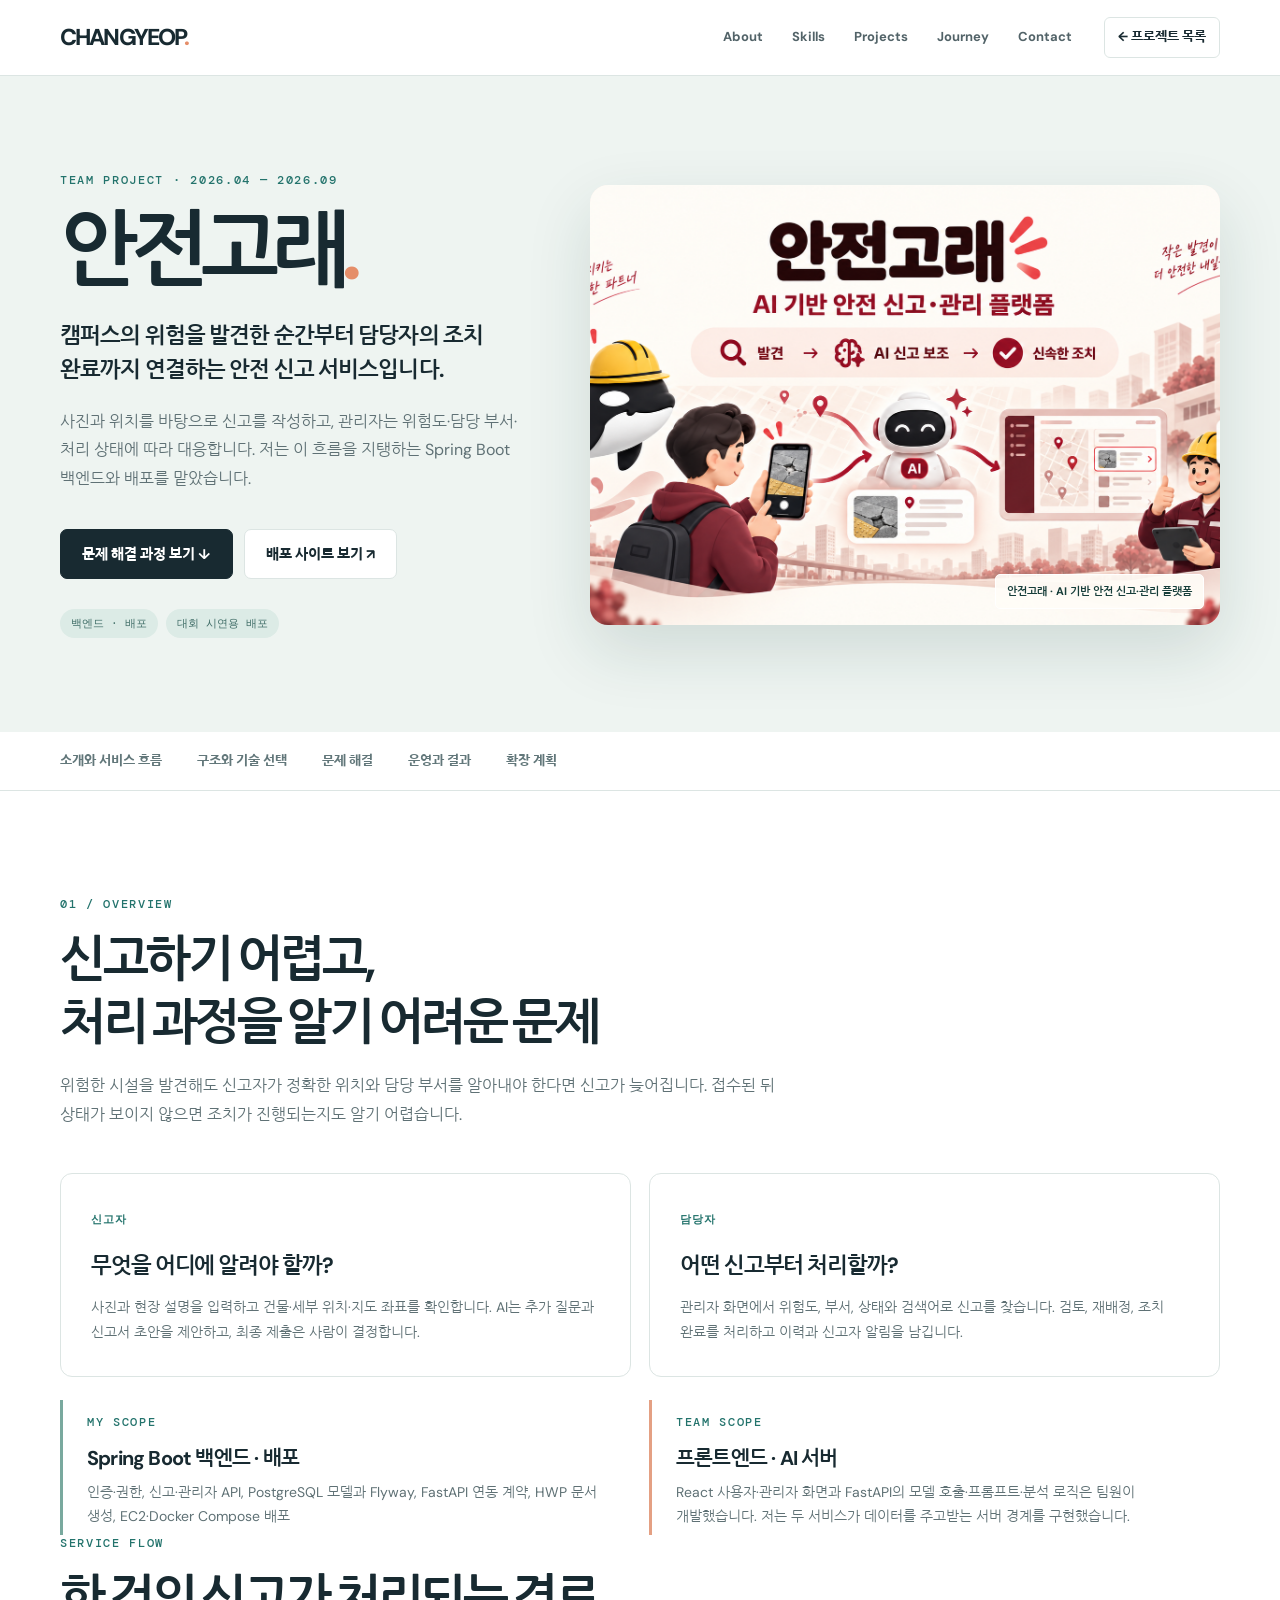
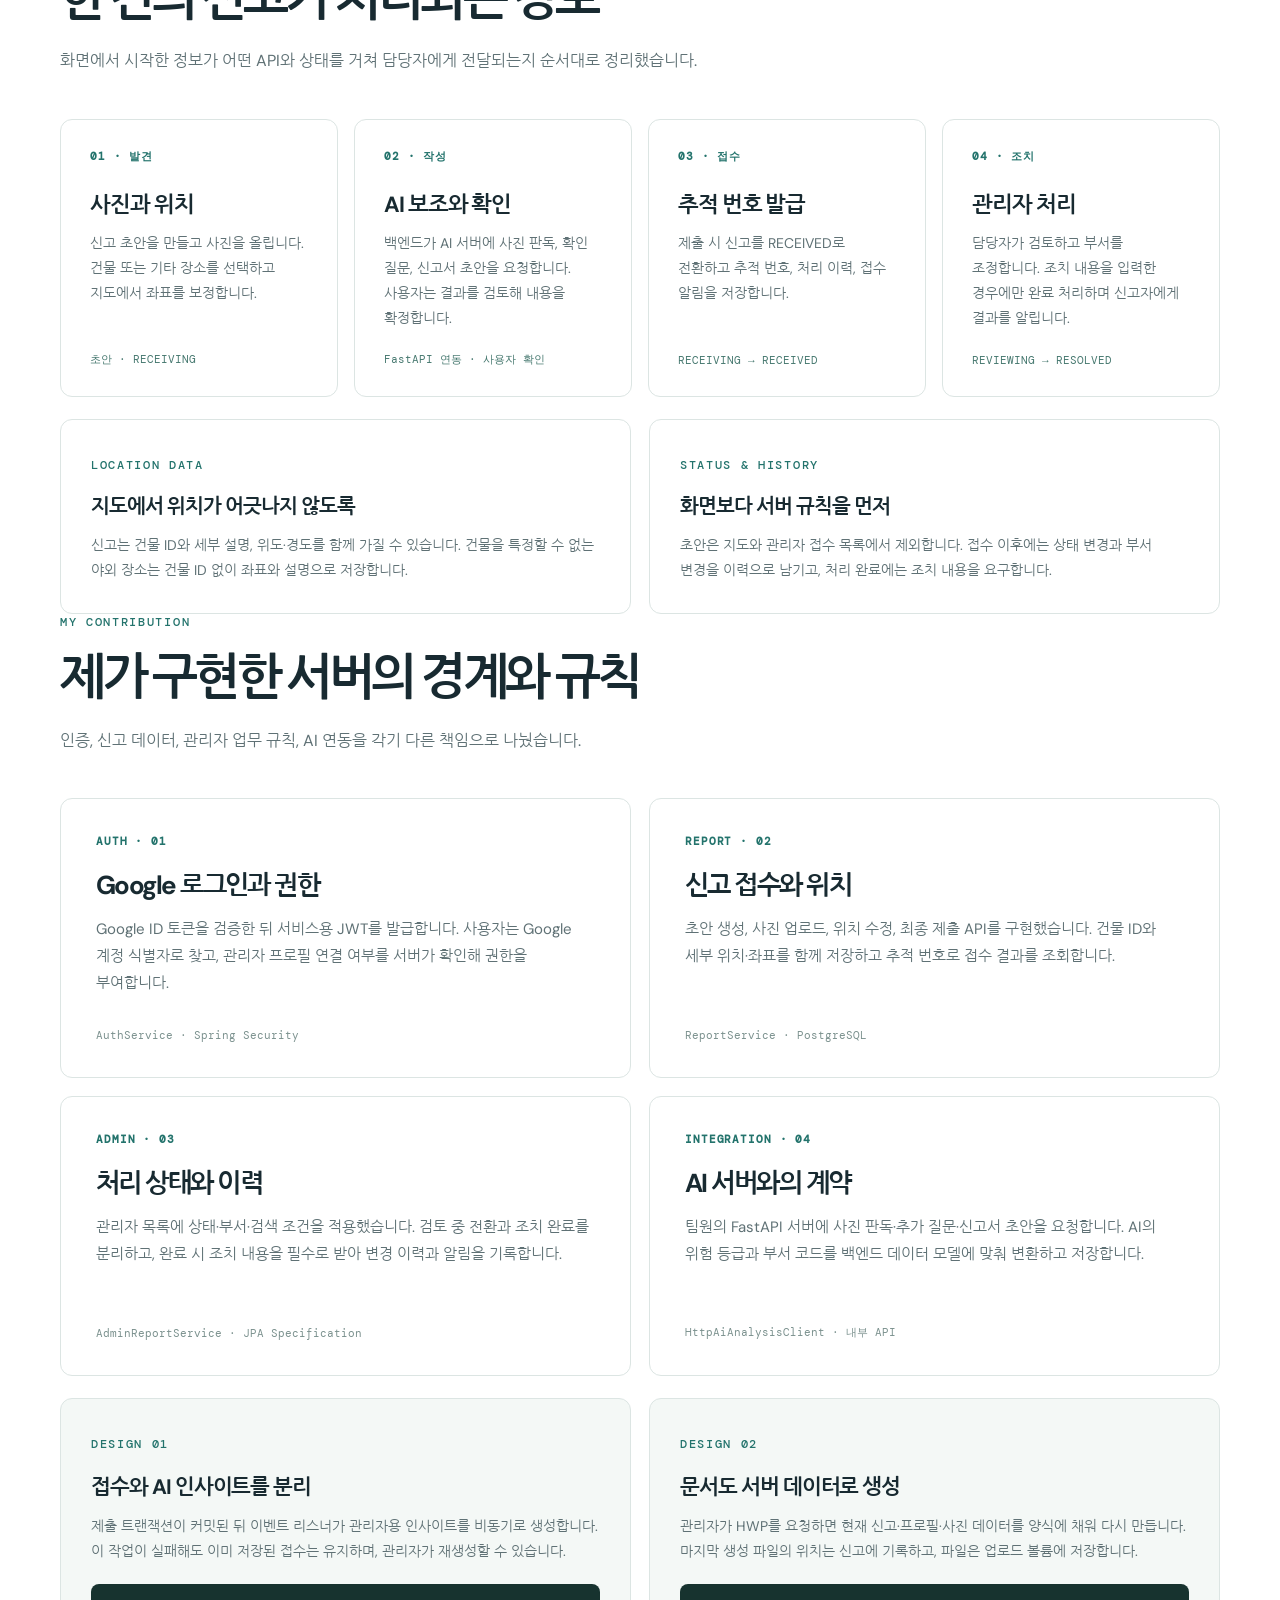
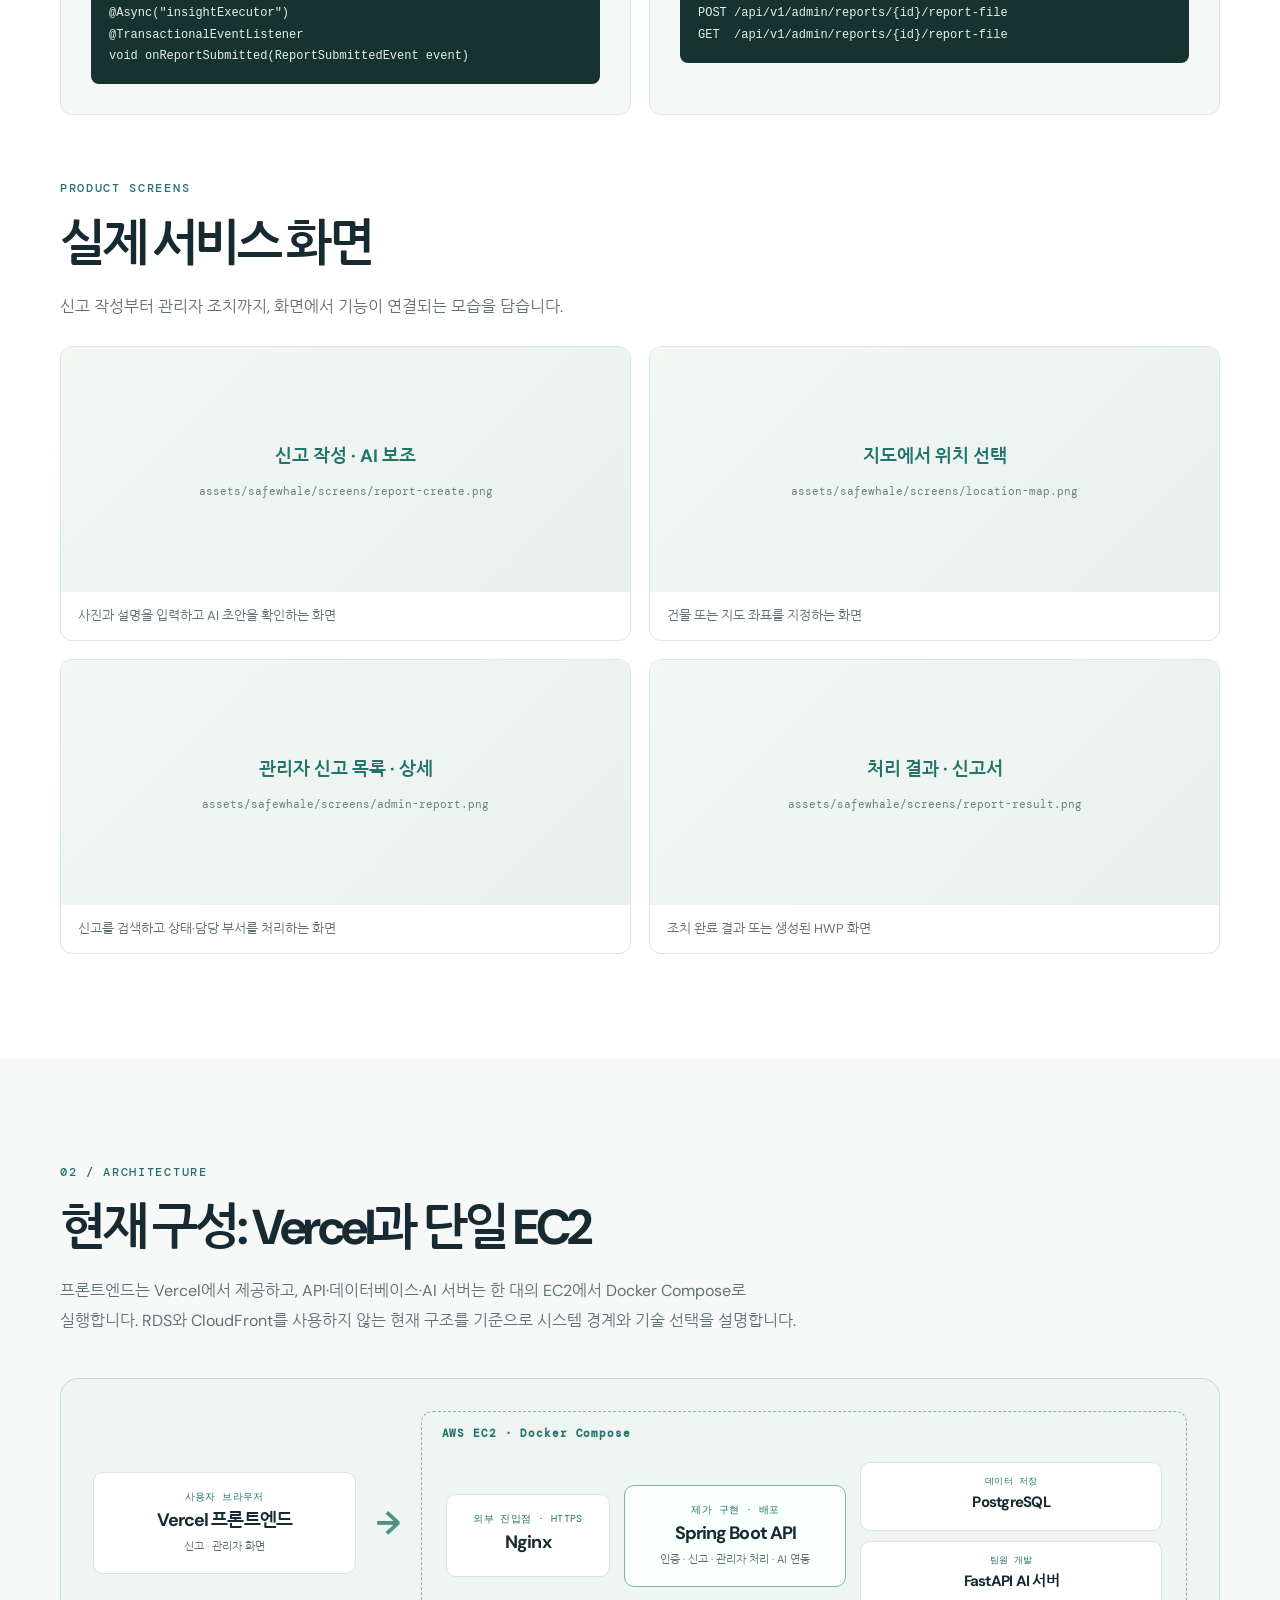
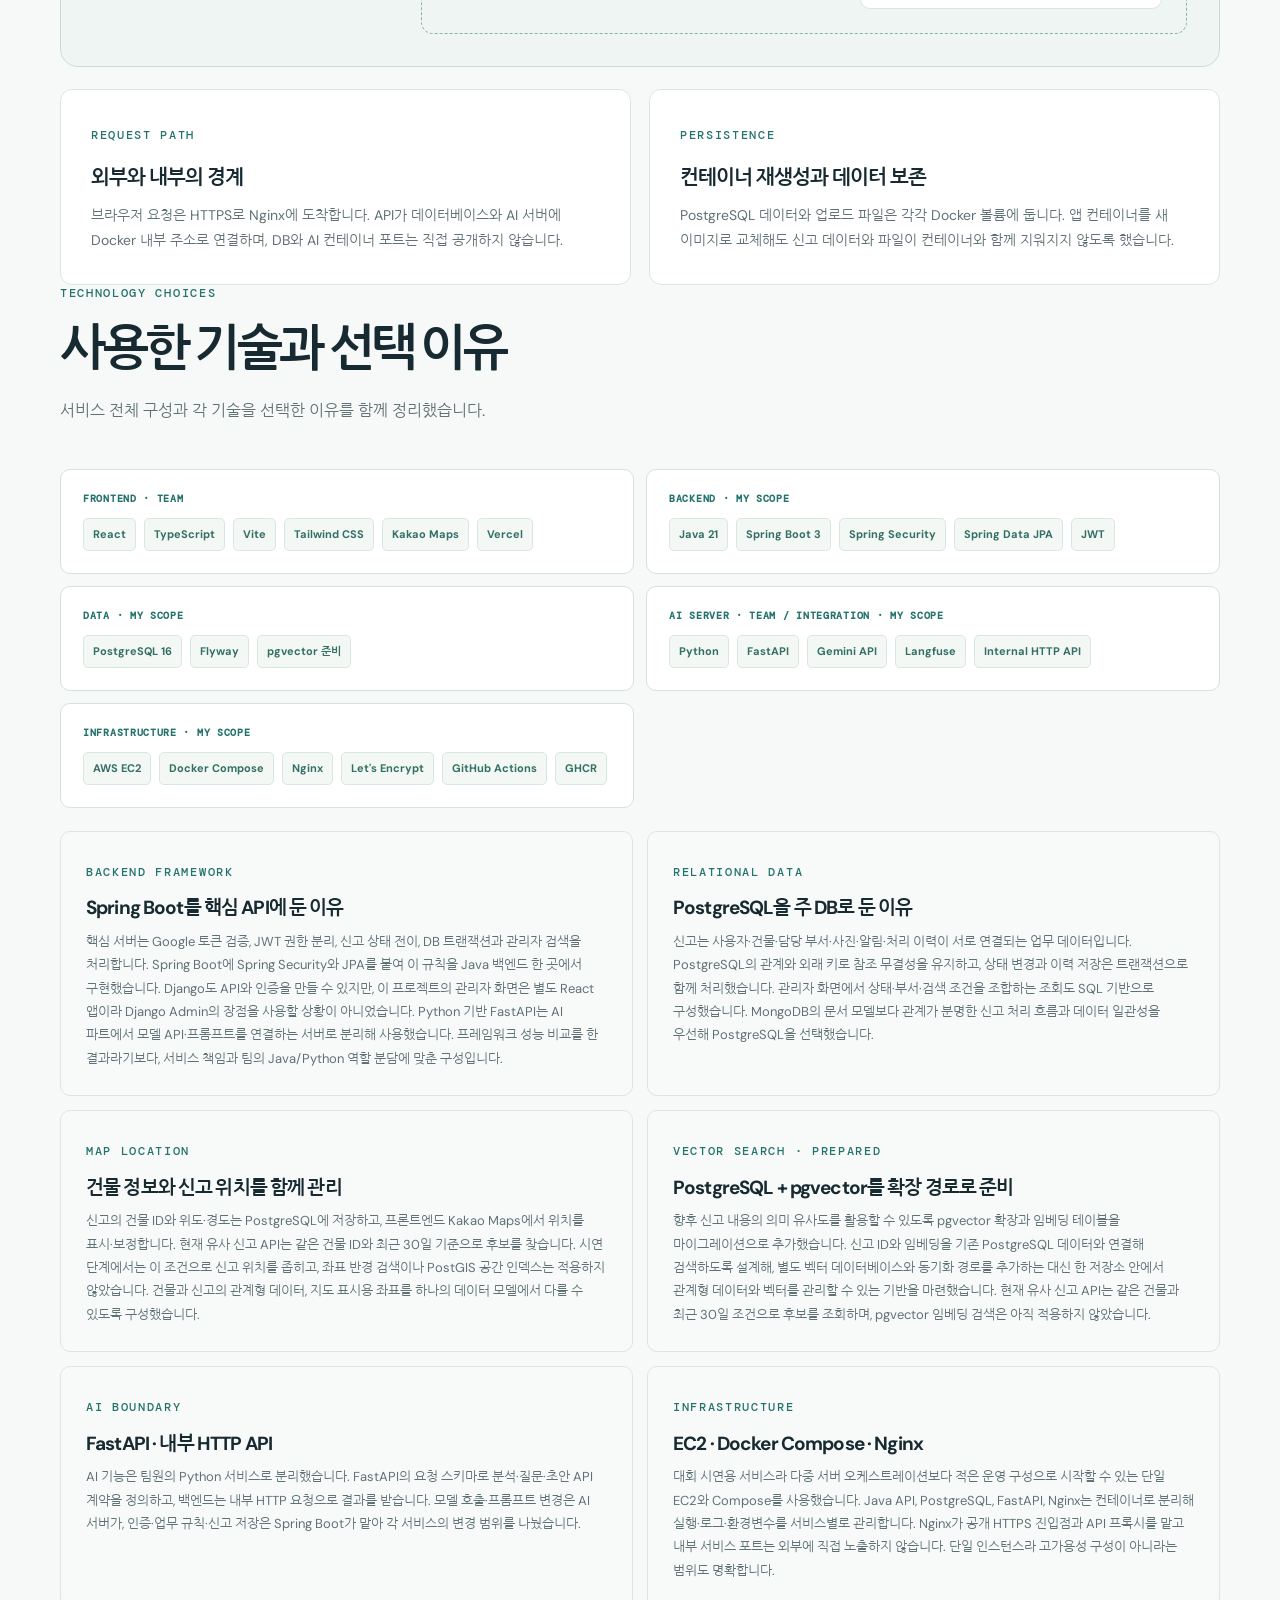
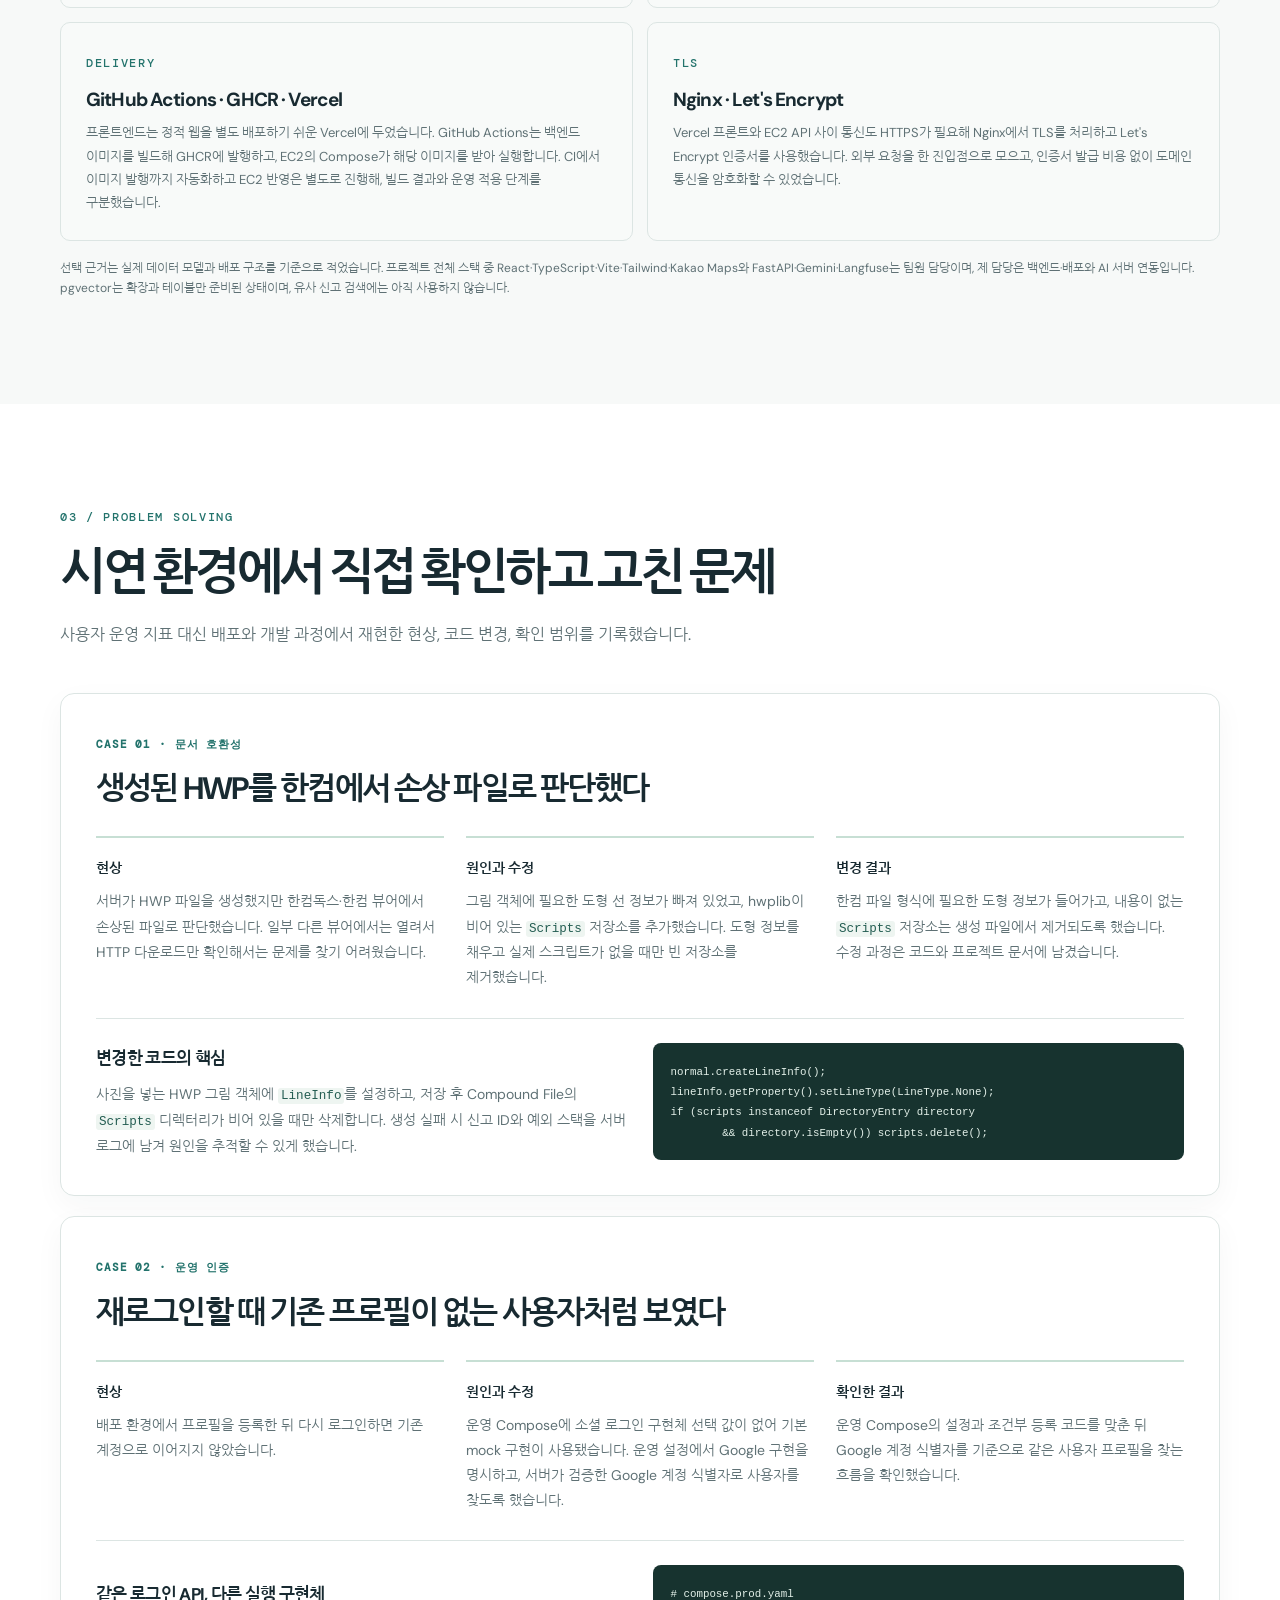
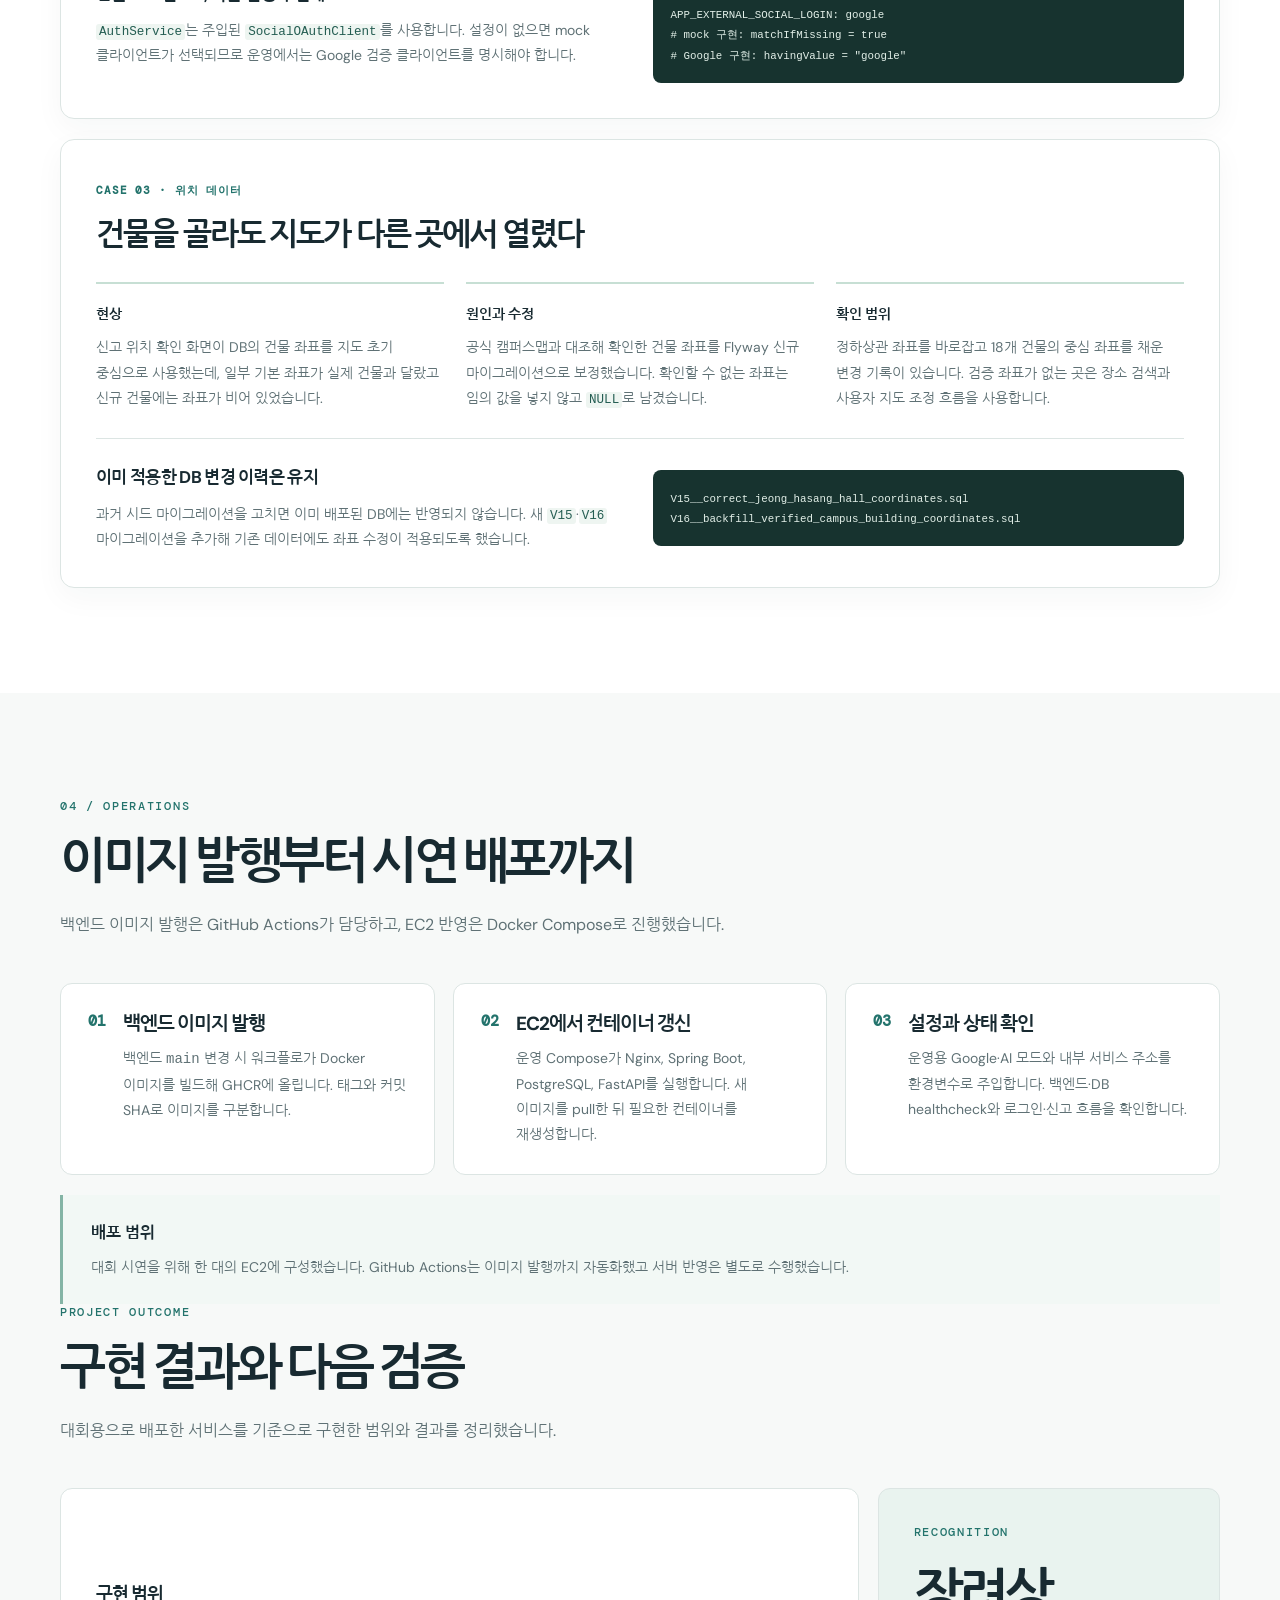
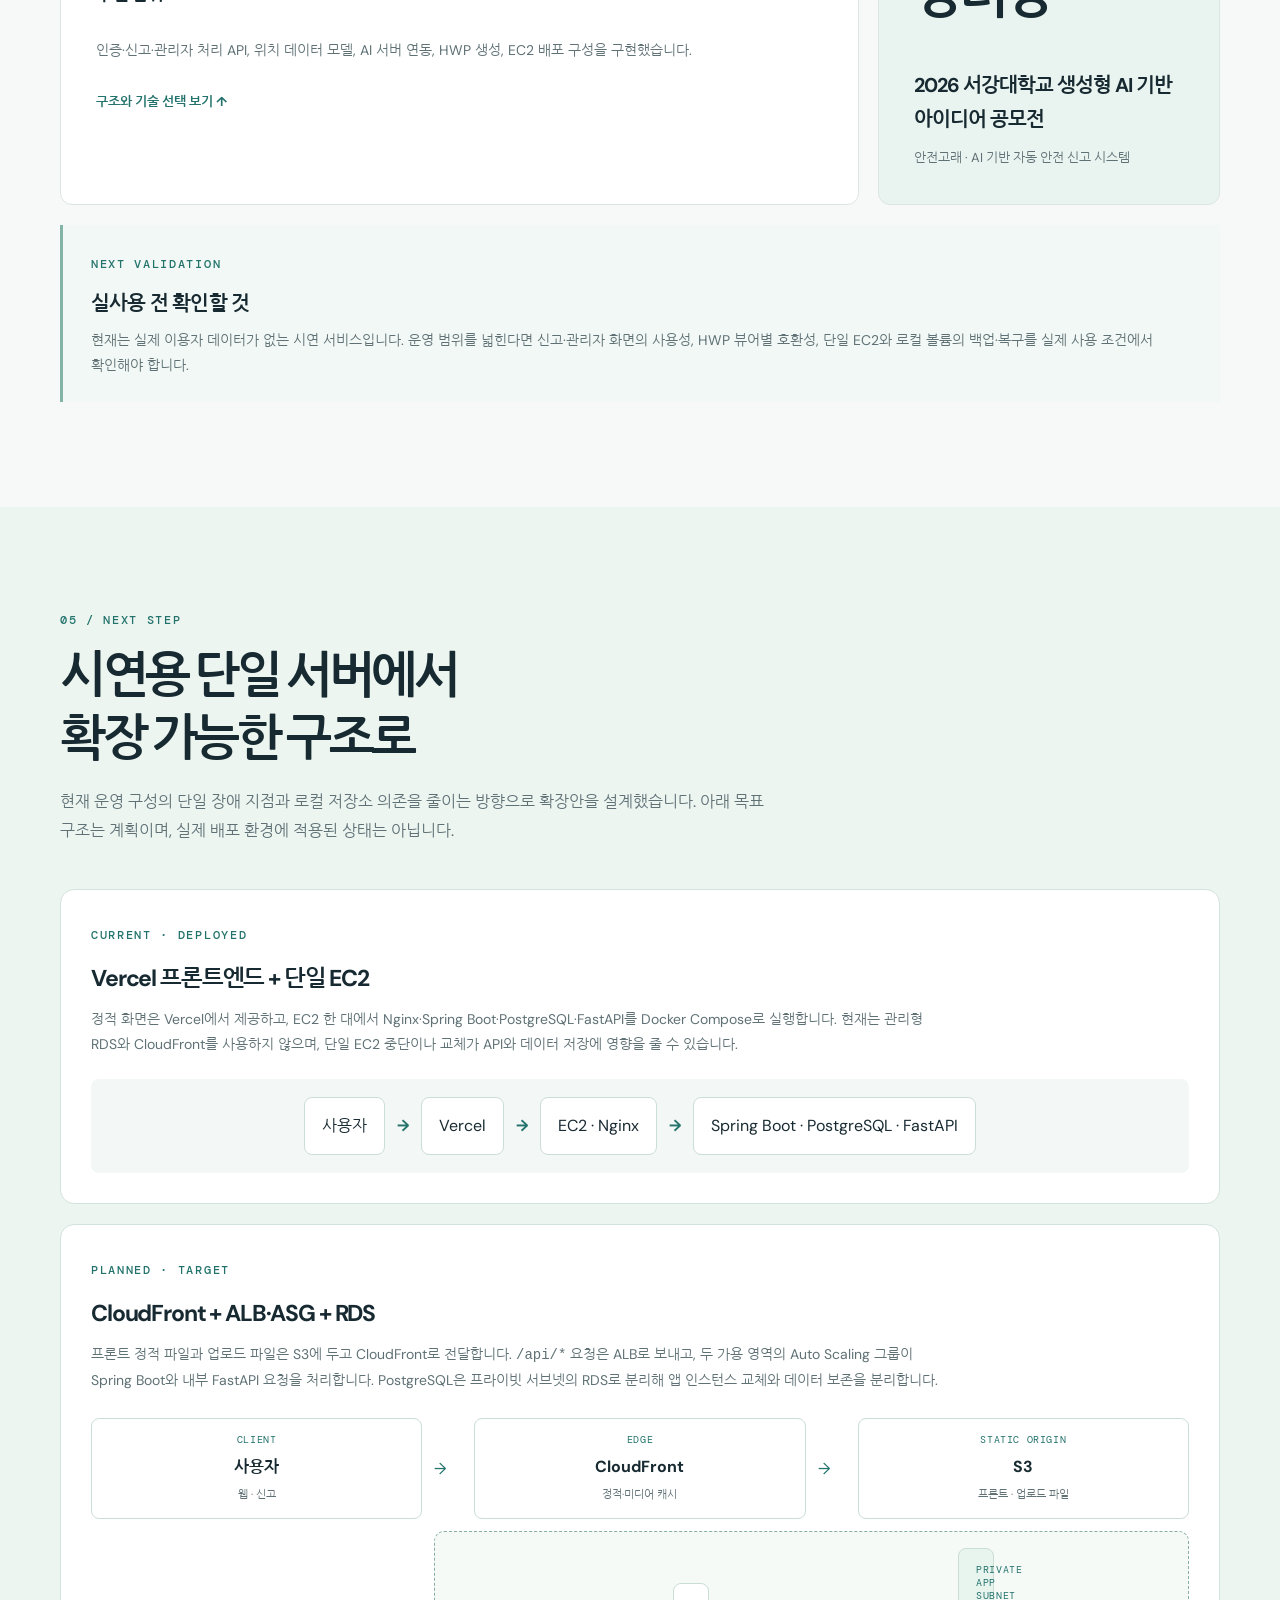
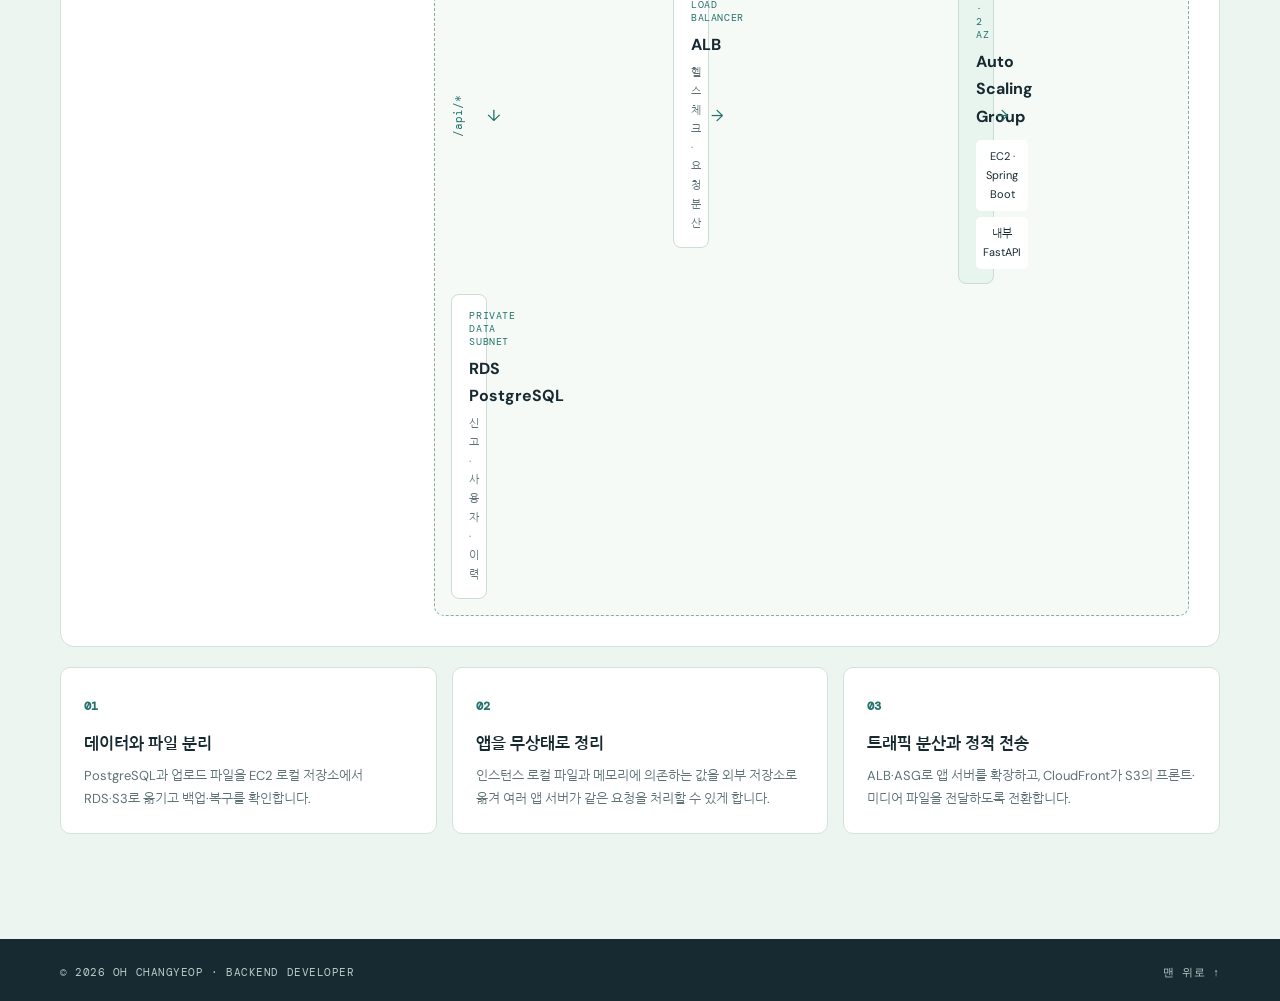
==== commit 8b294c8b: "docs: align SafeWhale portfolio flow and scaling plan" ====
--- a/safewhale.html
+++ b/safewhale.html
@@ -18,12 +18,11 @@
       <figure class="whale-hero-image"><img src="assets/safewhale-cover.png" alt="안전고래의 발견, AI 신고 보조, 담당자 조치 흐름을 보여 주는 프로젝트 소개 이미지"><figcaption>안전고래 · AI 기반 안전 신고·관리 플랫폼</figcaption></figure>
     </div></section>
 
-    <nav class="whale-section-nav" aria-label="안전고래 페이지 목차"><div class="wrap"><a href="#overview">소개</a><a href="#flow">서비스 흐름</a><a href="#contribution">담당 구현</a><a href="#stack">기술 스택</a><a href="#architecture">구조</a><a href="#cases">문제 해결</a><a href="#operation">배포</a><a href="#result">결과</a></div></nav>
+    <nav class="whale-section-nav" aria-label="안전고래 페이지 목차"><div class="wrap"><a href="#overview">소개와 서비스 흐름</a><a href="#architecture">구조와 기술 선택</a><a href="#cases">문제 해결</a><a href="#operation">운영과 결과</a><a href="#next">확장 계획</a></div></nav>
 
-    <section id="overview" class="whale-section"><div class="wrap"><div class="whale-heading"><p class="eyebrow">01 / OVERVIEW</p><h2>신고하기 어렵고,<br>처리 과정을 알기 어려운 문제</h2><p>위험한 시설을 발견해도 신고자가 정확한 위치와 담당 부서를 알아내야 한다면 신고가 늦어집니다. 접수된 뒤 상태가 보이지 않으면 조치가 진행되는지도 알기 어렵습니다.</p></div><div class="whale-problem-grid"><article><span>신고자</span><h3>무엇을 어디에 알려야 할까?</h3><p>사진과 현장 설명을 입력하고 건물·세부 위치·지도 좌표를 확인합니다. AI는 추가 질문과 신고서 초안을 제안하고, 최종 제출은 사람이 결정합니다.</p></article><article><span>담당자</span><h3>어떤 신고부터 처리할까?</h3><p>관리자 화면에서 위험도, 부서, 상태와 검색어로 신고를 찾습니다. 검토, 재배정, 조치 완료를 처리하고 이력과 신고자 알림을 남깁니다.</p></article></div><div class="whale-scope"><div><span class="eyebrow">MY SCOPE</span><strong>Spring Boot 백엔드 · 배포</strong><p>인증·권한, 신고·관리자 API, PostgreSQL 모델과 Flyway, FastAPI 연동 계약, HWP 문서 생성, EC2·Docker Compose 배포</p></div><div><span class="eyebrow">TEAM SCOPE</span><strong>프론트엔드 · AI 서버</strong><p>React 사용자·관리자 화면과 FastAPI의 모델 호출·프롬프트·분석 로직은 팀원이 개발했습니다. 저는 두 서비스가 데이터를 주고받는 서버 경계를 구현했습니다.</p></div></div></div></section>
+    <section id="overview" class="whale-section"><div class="wrap"><div class="whale-heading"><p class="eyebrow">01 / OVERVIEW</p><h2>신고하기 어렵고,<br>처리 과정을 알기 어려운 문제</h2><p>위험한 시설을 발견해도 신고자가 정확한 위치와 담당 부서를 알아내야 한다면 신고가 늦어집니다. 접수된 뒤 상태가 보이지 않으면 조치가 진행되는지도 알기 어렵습니다.</p></div><div class="whale-problem-grid"><article><span>신고자</span><h3>무엇을 어디에 알려야 할까?</h3><p>사진과 현장 설명을 입력하고 건물·세부 위치·지도 좌표를 확인합니다. AI는 추가 질문과 신고서 초안을 제안하고, 최종 제출은 사람이 결정합니다.</p></article><article><span>담당자</span><h3>어떤 신고부터 처리할까?</h3><p>관리자 화면에서 위험도, 부서, 상태와 검색어로 신고를 찾습니다. 검토, 재배정, 조치 완료를 처리하고 이력과 신고자 알림을 남깁니다.</p></article></div><div class="whale-scope"><div><span class="eyebrow">MY SCOPE</span><strong>Spring Boot 백엔드 · 배포</strong><p>인증·권한, 신고·관리자 API, PostgreSQL 모델과 Flyway, FastAPI 연동 계약, HWP 문서 생성, EC2·Docker Compose 배포</p></div><div><span class="eyebrow">TEAM SCOPE</span><strong>프론트엔드 · AI 서버</strong><p>React 사용자·관리자 화면과 FastAPI의 모델 호출·프롬프트·분석 로직은 팀원이 개발했습니다. 저는 두 서비스가 데이터를 주고받는 서버 경계를 구현했습니다.</p></div></div>
 
-    <section id="flow" class="whale-section whale-section-alt"><div class="wrap">
-      <div class="whale-heading"><p class="eyebrow">02 / USER FLOW</p><h2>한 건의 신고가 처리되는 경로</h2><p>화면에서 시작한 정보가 어떤 API와 상태를 거쳐 담당자에게 전달되는지 순서대로 정리했습니다.</p></div>
+      <div class="whale-heading"><p class="eyebrow">SERVICE FLOW</p><h2>한 건의 신고가 처리되는 경로</h2><p>화면에서 시작한 정보가 어떤 API와 상태를 거쳐 담당자에게 전달되는지 순서대로 정리했습니다.</p></div>
       <ol class="whale-flow whale-flow-four">
         <li><span>01 · 발견</span><h3>사진과 위치</h3><p>신고 초안을 만들고 사진을 올립니다. 건물 또는 기타 장소를 선택하고 지도에서 좌표를 보정합니다.</p><small>초안 · RECEIVING</small></li>
         <li><span>02 · 작성</span><h3>AI 보조와 확인</h3><p>백엔드가 AI 서버에 사진 판독, 확인 질문, 신고서 초안을 요청합니다. 사용자는 결과를 검토해 내용을 확정합니다.</p><small>FastAPI 연동 · 사용자 확인</small></li>
@@ -31,9 +30,8 @@
         <li><span>04 · 조치</span><h3>관리자 처리</h3><p>담당자가 검토하고 부서를 조정합니다. 조치 내용을 입력한 경우에만 완료 처리하며 신고자에게 결과를 알립니다.</p><small>REVIEWING → RESOLVED</small></li>
       </ol>
       <div class="whale-flow-detail"><div><span class="eyebrow">LOCATION DATA</span><h3>지도에서 위치가 어긋나지 않도록</h3><p>신고는 건물 ID와 세부 설명, 위도·경도를 함께 가질 수 있습니다. 건물을 특정할 수 없는 야외 장소는 건물 ID 없이 좌표와 설명으로 저장합니다.</p></div><div><span class="eyebrow">STATUS &amp; HISTORY</span><h3>화면보다 서버 규칙을 먼저</h3><p>초안은 지도와 관리자 접수 목록에서 제외합니다. 접수 이후에는 상태 변경과 부서 변경을 이력으로 남기고, 처리 완료에는 조치 내용을 요구합니다.</p></div></div>
-    </div></section>
 
-    <section id="contribution" class="whale-section"><div class="wrap"><div class="whale-heading"><p class="eyebrow">03 / BACKEND</p><h2>제가 구현한 서버의 경계와 규칙</h2><p>인증, 신고 데이터, 관리자 업무 규칙, AI 연동을 각기 다른 책임으로 나눴습니다.</p></div><div class="whale-feature-grid">
+<div class="whale-heading"><p class="eyebrow">MY CONTRIBUTION</p><h2>제가 구현한 서버의 경계와 규칙</h2><p>인증, 신고 데이터, 관리자 업무 규칙, AI 연동을 각기 다른 책임으로 나눴습니다.</p></div><div class="whale-feature-grid">
       <article class="whale-feature"><span>AUTH · 01</span><h3>Google 로그인과 권한</h3><p>Google ID 토큰을 검증한 뒤 서비스용 JWT를 발급합니다. 사용자는 Google 계정 식별자로 찾고, 관리자 프로필 연결 여부를 서버가 확인해 권한을 부여합니다.</p><small>AuthService · Spring Security</small></article>
       <article class="whale-feature"><span>REPORT · 02</span><h3>신고 접수와 위치</h3><p>초안 생성, 사진 업로드, 위치 수정, 최종 제출 API를 구현했습니다. 건물 ID와 세부 위치·좌표를 함께 저장하고 추적 번호로 접수 결과를 조회합니다.</p><small>ReportService · PostgreSQL</small></article>
       <article class="whale-feature"><span>ADMIN · 03</span><h3>처리 상태와 이력</h3><p>관리자 목록에 상태·부서·검색 조건을 적용했습니다. 검토 중 전환과 조치 완료를 분리하고, 완료 시 조치 내용을 필수로 받아 변경 이력과 알림을 기록합니다.</p><small>AdminReportService · JPA Specification</small></article>
@@ -41,10 +39,18 @@
     </div><div class="whale-decision-grid"><article><span class="eyebrow">DESIGN 01</span><h3>접수와 AI 인사이트를 분리</h3><p>제출 트랜잭션이 커밋된 뒤 이벤트 리스너가 관리자용 인사이트를 비동기로 생성합니다. 이 작업이 실패해도 이미 저장된 접수는 유지하며, 관리자가 재생성할 수 있습니다.</p><pre><code>@Async("insightExecutor")
 @TransactionalEventListener
 void onReportSubmitted(ReportSubmittedEvent event)</code></pre></article><article><span class="eyebrow">DESIGN 02</span><h3>문서도 서버 데이터로 생성</h3><p>관리자가 HWP를 요청하면 현재 신고·프로필·사진 데이터를 양식에 채워 다시 만듭니다. 마지막 생성 파일의 위치는 신고에 기록하고, 파일은 업로드 볼륨에 저장합니다.</p><pre><code>POST /api/v1/admin/reports/{id}/report-file
-GET  /api/v1/admin/reports/{id}/report-file</code></pre></article></div></div></section>
+GET  /api/v1/admin/reports/{id}/report-file</code></pre></article></div>
+      <div class="whale-heading whale-screen-heading"><p class="eyebrow">PRODUCT SCREENS</p><h2>실제 서비스 화면</h2><p>신고 작성부터 관리자 조치까지, 화면에서 기능이 연결되는 모습을 담습니다.</p></div>
+      <div class="whale-screen-grid">
+        <figure><div class="whale-screen-placeholder"><strong>신고 작성 · AI 보조</strong><code>assets/safewhale/screens/report-create.png</code></div><figcaption>사진과 설명을 입력하고 AI 초안을 확인하는 화면</figcaption></figure>
+        <figure><div class="whale-screen-placeholder"><strong>지도에서 위치 선택</strong><code>assets/safewhale/screens/location-map.png</code></div><figcaption>건물 또는 지도 좌표를 지정하는 화면</figcaption></figure>
+        <figure><div class="whale-screen-placeholder"><strong>관리자 신고 목록 · 상세</strong><code>assets/safewhale/screens/admin-report.png</code></div><figcaption>신고를 검색하고 상태·담당 부서를 처리하는 화면</figcaption></figure>
+        <figure><div class="whale-screen-placeholder"><strong>처리 결과 · 신고서</strong><code>assets/safewhale/screens/report-result.png</code></div><figcaption>조치 완료 결과 또는 생성된 HWP 화면</figcaption></figure>
+      </div></div></section>
 
-    <section id="stack" class="whale-section whale-section-alt"><div class="wrap">
-      <div class="whale-heading"><p class="eyebrow">04 / TECHNOLOGY STACK</p><h2>사용한 기술과 선택 이유</h2><p>아래는 서비스 전체 구성입니다. 백엔드·배포는 제가 맡았고, 프론트엔드와 AI 모델·프롬프트 구현은 팀원이 맡았습니다.</p></div>
+    <section id="architecture" class="whale-section whale-section-alt"><div class="wrap"><div class="whale-heading"><p class="eyebrow">02 / ARCHITECTURE</p><h2>현재 구성: Vercel과 단일 EC2</h2><p>프론트엔드는 Vercel에서 제공하고, API·데이터베이스·AI 서버는 한 대의 EC2에서 Docker Compose로 실행합니다. RDS와 CloudFront를 사용하지 않는 현재 구조를 기준으로 시스템 경계와 기술 선택을 설명합니다.</p></div><div class="whale-architecture" role="img" aria-label="Vercel 프론트엔드에서 EC2의 Nginx를 거쳐 Spring Boot API로 요청하고, API는 PostgreSQL과 팀원 개발 FastAPI AI 서버에 연결되는 구조"><div class="arch-node arch-client"><small>사용자 브라우저</small><strong>Vercel 프론트엔드</strong><span>신고 · 관리자 화면</span></div><span class="arch-arrow" aria-hidden="true">→</span><div class="arch-boundary"><span class="arch-boundary-label">AWS EC2 · Docker Compose</span><div class="arch-node arch-entry"><small>외부 진입점 · HTTPS</small><strong>Nginx</strong></div><span class="arch-arrow vertical" aria-hidden="true">↓</span><div class="arch-node arch-backend"><small>제가 구현 · 배포</small><strong>Spring Boot API</strong><span>인증 · 신고 · 관리자 처리 · AI 연동</span></div><div class="arch-branches"><div class="arch-node"><small>데이터 저장</small><strong>PostgreSQL</strong></div><div class="arch-node"><small>팀원 개발</small><strong>FastAPI AI 서버</strong></div></div></div></div><div class="whale-flow-detail"><div><span class="eyebrow">REQUEST PATH</span><h3>외부와 내부의 경계</h3><p>브라우저 요청은 HTTPS로 Nginx에 도착합니다. API가 데이터베이스와 AI 서버에 Docker 내부 주소로 연결하며, DB와 AI 컨테이너 포트는 직접 공개하지 않습니다.</p></div><div><span class="eyebrow">PERSISTENCE</span><h3>컨테이너 재생성과 데이터 보존</h3><p>PostgreSQL 데이터와 업로드 파일은 각각 Docker 볼륨에 둡니다. 앱 컨테이너를 새 이미지로 교체해도 신고 데이터와 파일이 컨테이너와 함께 지워지지 않도록 했습니다.</p></div></div>
+
+      <div class="whale-heading"><p class="eyebrow">TECHNOLOGY CHOICES</p><h2>사용한 기술과 선택 이유</h2><p>서비스 전체 구성과 각 기술을 선택한 이유를 함께 정리했습니다.</p></div>
       <div class="whale-stack-summary">
         <article><span>FRONTEND · TEAM</span><div class="whale-tags"><span>React</span><span>TypeScript</span><span>Vite</span><span>Tailwind CSS</span><span>Kakao Maps</span><span>Vercel</span></div></article>
         <article><span>BACKEND · MY SCOPE</span><div class="whale-tags"><span>Java 21</span><span>Spring Boot 3</span><span>Spring Security</span><span>Spring Data JPA</span><span>JWT</span></div></article>
@@ -65,10 +71,8 @@
       <p class="whale-stack-note">선택 근거는 실제 데이터 모델과 배포 구조를 기준으로 적었습니다. 프로젝트 전체 스택 중 React·TypeScript·Vite·Tailwind·Kakao Maps와 FastAPI·Gemini·Langfuse는 팀원 담당이며, 제 담당은 백엔드·배포와 AI 서버 연동입니다. pgvector는 확장과 테이블만 준비된 상태이며, 유사 신고 검색에는 아직 사용하지 않습니다.</p>
     </div></section>
 
-    <section id="architecture" class="whale-section"><div class="wrap"><div class="whale-heading"><p class="eyebrow">05 / ARCHITECTURE</p><h2>시연 규모에 맞춘 배포 구조</h2><p>프론트엔드는 Vercel에서 제공하고, API·데이터베이스·AI 서버는 한 대의 EC2에서 Docker Compose로 실행했습니다.</p></div><div class="whale-architecture" role="img" aria-label="Vercel 프론트엔드에서 EC2의 Nginx를 거쳐 Spring Boot API로 요청하고, API는 PostgreSQL과 팀원 개발 FastAPI AI 서버에 연결되는 구조"><div class="arch-node arch-client"><small>사용자 브라우저</small><strong>Vercel 프론트엔드</strong><span>신고 · 관리자 화면</span></div><span class="arch-arrow" aria-hidden="true">→</span><div class="arch-boundary"><span class="arch-boundary-label">AWS EC2 · Docker Compose</span><div class="arch-node arch-entry"><small>외부 진입점 · HTTPS</small><strong>Nginx</strong></div><span class="arch-arrow vertical" aria-hidden="true">↓</span><div class="arch-node arch-backend"><small>제가 구현 · 배포</small><strong>Spring Boot API</strong><span>인증 · 신고 · 관리자 처리 · AI 연동</span></div><div class="arch-branches"><div class="arch-node"><small>데이터 저장</small><strong>PostgreSQL</strong></div><div class="arch-node"><small>팀원 개발</small><strong>FastAPI AI 서버</strong></div></div></div></div><div class="whale-flow-detail"><div><span class="eyebrow">REQUEST PATH</span><h3>외부와 내부의 경계</h3><p>브라우저 요청은 HTTPS로 Nginx에 도착합니다. API가 데이터베이스와 AI 서버에 Docker 내부 주소로 연결하며, DB와 AI 컨테이너 포트는 직접 공개하지 않습니다.</p></div><div><span class="eyebrow">PERSISTENCE</span><h3>컨테이너 재생성과 데이터 보존</h3><p>PostgreSQL 데이터와 업로드 파일은 각각 Docker 볼륨에 둡니다. 앱 컨테이너를 새 이미지로 교체해도 신고 데이터와 파일이 컨테이너와 함께 지워지지 않도록 했습니다.</p></div></div></div></section>
-
-    <section id="cases" class="whale-section whale-section-alt"><div class="wrap">
-      <div class="whale-heading"><p class="eyebrow">06 / PROBLEM SOLVING</p><h2>시연 환경에서 직접 확인하고 고친 문제</h2><p>사용자 운영 지표 대신 배포와 개발 과정에서 재현한 현상, 코드 변경, 확인 범위를 기록했습니다.</p></div>
+    <section id="cases" class="whale-section"><div class="wrap">
+      <div class="whale-heading"><p class="eyebrow">03 / PROBLEM SOLVING</p><h2>시연 환경에서 직접 확인하고 고친 문제</h2><p>사용자 운영 지표 대신 배포와 개발 과정에서 재현한 현상, 코드 변경, 확인 범위를 기록했습니다.</p></div>
       <article class="whale-case"><div class="whale-case-title"><span>CASE 01 · 문서 호환성</span><h3>생성된 HWP를 한컴에서 손상 파일로 판단했다</h3></div><div class="whale-case-columns"><div><h4>현상</h4><p>서버가 HWP 파일을 생성했지만 한컴독스·한컴 뷰어에서 손상된 파일로 판단했습니다. 일부 다른 뷰어에서는 열려서 HTTP 다운로드만 확인해서는 문제를 찾기 어려웠습니다.</p></div><div><h4>원인과 수정</h4><p>그림 객체에 필요한 도형 선 정보가 빠져 있었고, hwplib이 비어 있는 <code>Scripts</code> 저장소를 추가했습니다. 도형 정보를 채우고 실제 스크립트가 없을 때만 빈 저장소를 제거했습니다.</p></div><div><h4>변경 결과</h4><p>한컴 파일 형식에 필요한 도형 정보가 들어가고, 내용이 없는 <code>Scripts</code> 저장소는 생성 파일에서 제거되도록 했습니다. 수정 과정은 코드와 프로젝트 문서에 남겼습니다.</p></div></div><div class="whale-code-story"><div><strong>변경한 코드의 핵심</strong><p>사진을 넣는 HWP 그림 객체에 <code>LineInfo</code>를 설정하고, 저장 후 Compound File의 <code>Scripts</code> 디렉터리가 비어 있을 때만 삭제합니다. 생성 실패 시 신고 ID와 예외 스택을 서버 로그에 남겨 원인을 추적할 수 있게 했습니다.</p></div><pre><code>normal.createLineInfo();
 lineInfo.getProperty().setLineType(LineType.None);
 if (scripts instanceof DirectoryEntry directory
@@ -81,16 +85,32 @@
 V16__backfill_verified_campus_building_coordinates.sql</code></pre></div></article>
     </div></section>
 
-    <section id="operation" class="whale-section"><div class="wrap">
-      <div class="whale-heading"><p class="eyebrow">07 / DEPLOYMENT</p><h2>이미지 발행부터 시연 배포까지</h2><p>백엔드 이미지 발행은 GitHub Actions가 담당하고, EC2 반영은 Docker Compose로 진행했습니다.</p></div>
+    <section id="operation" class="whale-section whale-section-alt"><div class="wrap">
+      <div class="whale-heading"><p class="eyebrow">04 / OPERATIONS</p><h2>이미지 발행부터 시연 배포까지</h2><p>백엔드 이미지 발행은 GitHub Actions가 담당하고, EC2 반영은 Docker Compose로 진행했습니다.</p></div>
       <ol class="whale-deploy-steps"><li><span>01</span><div><h3>백엔드 이미지 발행</h3><p>백엔드 <code>main</code> 변경 시 워크플로가 Docker 이미지를 빌드해 GHCR에 올립니다. 태그와 커밋 SHA로 이미지를 구분합니다.</p></div></li><li><span>02</span><div><h3>EC2에서 컨테이너 갱신</h3><p>운영 Compose가 Nginx, Spring Boot, PostgreSQL, FastAPI를 실행합니다. 새 이미지를 pull한 뒤 필요한 컨테이너를 재생성합니다.</p></div></li><li><span>03</span><div><h3>설정과 상태 확인</h3><p>운영용 Google·AI 모드와 내부 서비스 주소를 환경변수로 주입합니다. 백엔드·DB healthcheck와 로그인·신고 흐름을 확인합니다.</p></div></li></ol>
       <div class="whale-operation-note"><strong>배포 범위</strong><p>대회 시연을 위해 한 대의 EC2에 구성했습니다. GitHub Actions는 이미지 발행까지 자동화했고 서버 반영은 별도로 수행했습니다.</p></div>
+
+<div class="whale-heading"><p class="eyebrow">PROJECT OUTCOME</p><h2>구현 결과와 다음 검증</h2><p>대회용으로 배포한 서비스를 기준으로 구현한 범위와 결과를 정리했습니다.</p></div><div class="whale-result-grid"><article class="whale-result-card whale-result-summary"><h3>구현 범위</h3><p>인증·신고·관리자 처리 API, 위치 데이터 모델, AI 서버 연동, HWP 생성, EC2 배포 구성을 구현했습니다.</p><a href="#architecture">구조와 기술 선택 보기 ↑</a></article><article class="whale-result-card whale-award"><span class="eyebrow">RECOGNITION</span><strong>장려상</strong><h3>2026 서강대학교 생성형 AI 기반 아이디어 공모전</h3><p>안전고래 · AI 기반 자동 안전 신고 시스템</p></article></div><div class="whale-next"><span class="eyebrow">NEXT VALIDATION</span><h3>실사용 전 확인할 것</h3><p>현재는 실제 이용자 데이터가 없는 시연 서비스입니다. 운영 범위를 넓힌다면 신고·관리자 화면의 사용성, HWP 뷰어별 호환성, 단일 EC2와 로컬 볼륨의 백업·복구를 실제 사용 조건에서 확인해야 합니다.</p></div></div></section>
+
+    <section id="next" class="whale-section whale-scale-section"><div class="wrap">
+      <div class="whale-heading"><p class="eyebrow">05 / NEXT STEP</p><h2>시연용 단일 서버에서<br>확장 가능한 구조로</h2><p>현재 운영 구성의 단일 장애 지점과 로컬 저장소 의존을 줄이는 방향으로 확장안을 설계했습니다. 아래 목표 구조는 계획이며, 실제 배포 환경에 적용된 상태는 아닙니다.</p></div>
+      <div class="whale-scale-current"><span class="eyebrow">CURRENT · DEPLOYED</span><h3>Vercel 프론트엔드 + 단일 EC2</h3><p>정적 화면은 Vercel에서 제공하고, EC2 한 대에서 Nginx·Spring Boot·PostgreSQL·FastAPI를 Docker Compose로 실행합니다. 현재는 관리형 RDS와 CloudFront를 사용하지 않으며, 단일 EC2 중단이나 교체가 API와 데이터 저장에 영향을 줄 수 있습니다.</p><div class="whale-scale-flow"><span>사용자</span><b>→</b><span>Vercel</span><b>→</b><span>EC2 · Nginx</span><b>→</b><span>Spring Boot · PostgreSQL · FastAPI</span></div></div>
+      <div class="whale-scale-target"><span class="eyebrow">PLANNED · TARGET</span><h3>CloudFront + ALB·ASG + RDS</h3><p>프론트 정적 파일과 업로드 파일은 S3에 두고 CloudFront로 전달합니다. <code>/api/*</code> 요청은 ALB로 보내고, 두 가용 영역의 Auto Scaling 그룹이 Spring Boot와 내부 FastAPI 요청을 처리합니다. PostgreSQL은 프라이빗 서브넷의 RDS로 분리해 앱 인스턴스 교체와 데이터 보존을 분리합니다.</p>
+        <div class="whale-target-flow" aria-label="계획 중인 목표 배포 구조">
+          <div class="whale-target-node"><small>CLIENT</small><strong>사용자</strong><span>웹 · 신고</span></div><i>→</i>
+          <div class="whale-target-node"><small>EDGE</small><strong>CloudFront</strong><span>정적·미디어 캐시</span></div><i>→</i>
+          <div class="whale-target-node"><small>STATIC ORIGIN</small><strong>S3</strong><span>프론트 · 업로드 파일</span></div>
+          <div class="whale-target-api"><span class="whale-api-route">/api/*</span><i>↓</i>
+            <div class="whale-target-node"><small>LOAD BALANCER</small><strong>ALB</strong><span>헬스 체크 · 요청 분산</span></div><i>→</i>
+            <div class="whale-target-asg"><small>PRIVATE APP SUBNET · 2 AZ</small><strong>Auto Scaling Group</strong><div><span>EC2 · Spring Boot</span><span>내부 FastAPI</span></div></div><i>→</i>
+            <div class="whale-target-node"><small>PRIVATE DATA SUBNET</small><strong>RDS PostgreSQL</strong><span>신고 · 사용자 · 이력</span></div>
+          </div>
+        </div>
+      </div>
+      <div class="whale-scale-steps"><article><span>01</span><h4>데이터와 파일 분리</h4><p>PostgreSQL과 업로드 파일을 EC2 로컬 저장소에서 RDS·S3로 옮기고 백업·복구를 확인합니다.</p></article><article><span>02</span><h4>앱을 무상태로 정리</h4><p>인스턴스 로컬 파일과 메모리에 의존하는 값을 외부 저장소로 옮겨 여러 앱 서버가 같은 요청을 처리할 수 있게 합니다.</p></article><article><span>03</span><h4>트래픽 분산과 정적 전송</h4><p>ALB·ASG로 앱 서버를 확장하고, CloudFront가 S3의 프론트·미디어 파일을 전달하도록 전환합니다.</p></article></div>
     </div></section>
 
-    <section id="result" class="whale-section whale-section-alt"><div class="wrap"><div class="whale-heading"><p class="eyebrow">08 / RESULT</p><h2>구현 결과와 다음 검증</h2><p>대회용으로 배포한 서비스를 기준으로 구현한 범위와 결과를 정리했습니다.</p></div><div class="whale-result-grid"><article class="whale-result-card whale-result-summary"><h3>구현 범위</h3><p>인증·신고·관리자 처리 API, 위치 데이터 모델, AI 서버 연동, HWP 생성, EC2 배포 구성을 구현했습니다.</p><a href="#stack">기술 스택과 선택 이유 보기 ↑</a></article><article class="whale-result-card whale-award"><span class="eyebrow">RECOGNITION</span><strong>장려상</strong><h3>2026 서강대학교 생성형 AI 기반 아이디어 공모전</h3><p>안전고래 · AI 기반 자동 안전 신고 시스템</p></article></div><div class="whale-next"><span class="eyebrow">NEXT VALIDATION</span><h3>실사용 전 확인할 것</h3><p>현재는 실제 이용자 데이터가 없는 시연 서비스입니다. 운영 범위를 넓힌다면 신고·관리자 화면의 사용성, HWP 뷰어별 호환성, 단일 EC2와 로컬 볼륨의 백업·복구를 실제 사용 조건에서 확인해야 합니다.</p></div></div></section>
-
-    <section class="whale-closing"><div class="wrap"><p class="eyebrow">SAFEWHALE · BACKEND &amp; DEPLOYMENT</p><h2>신고가 접수되고<br>처리되는 끝까지 설계했습니다.</h2><p>AI 결과를 저장하고 보여 주는 데서 끝내지 않고, 권한·상태·이력·문서·배포 설정까지 연결했습니다.</p><div class="hero-actions"><a class="button button-dark" href="https://safewhale.vercel.app/" target="_blank" rel="noopener noreferrer">배포 사이트 보기 ↗</a><a class="button button-light" href="index.html#projects">다른 프로젝트 보기 →</a></div></div></section>
-  </main>
+    </main>
   <footer><div class="wrap footer-inner"><span>© 2026 OH CHANGYEOP · BACKEND DEVELOPER</span><a href="#top">맨 위로 ↑</a></div></footer>
 </body>
 </html>
--- a/safewhale.css
+++ b/safewhale.css
@@ -133,3 +133,33 @@
 .whale-result-summary a{margin-top:14px;color:var(--teal);font-size:13px;font-weight:700}
 @media(max-width:800px){.whale-stack-summary,.whale-rationale-grid{grid-template-columns:1fr}}
 @media(max-width:650px){.whale-stack-summary article,.whale-rationale-grid article{padding:21px}}
+.whale-screen-heading{margin:65px 0 24px}
+.whale-screen-grid{display:grid;grid-template-columns:repeat(2,minmax(0,1fr));gap:18px}
+.whale-screen-grid figure{margin:0;border:1px solid var(--line);border-radius:12px;background:#fff;overflow:hidden}
+.whale-screen-placeholder{min-height:245px;padding:24px;display:flex;flex-direction:column;align-items:center;justify-content:center;gap:12px;text-align:center;background:linear-gradient(135deg,#f3f8f5,#e8f1ed);color:var(--teal)}
+.whale-screen-placeholder strong{font-size:18px}
+.whale-screen-placeholder code{font:11px 'DM Mono',monospace;color:#69817c;overflow-wrap:anywhere}
+.whale-screen-grid figcaption{padding:13px 17px;color:var(--muted);font-size:13px}
+.whale-scale-section{background:#edf5f1}
+.whale-scale-current,.whale-scale-target{border:1px solid #d2e2dc;border-radius:14px;background:#fff;padding:30px;margin-top:20px}
+.whale-scale-current h3,.whale-scale-target h3{font-size:23px;letter-spacing:-.05em;margin:12px 0 8px}
+.whale-scale-current p,.whale-scale-target>p{max-width:850px;color:var(--muted);font-size:14px;line-height:1.8;margin:0;word-break:keep-all}
+.whale-scale-flow{display:flex;align-items:center;justify-content:center;flex-wrap:wrap;gap:12px;margin-top:22px;padding:18px;background:#f3f7f5;border-radius:8px}
+.whale-scale-flow span,.whale-target-node,.whale-target-asg{border:1px solid #cbded5;border-radius:8px;background:#fff;padding:14px 17px;text-align:center}
+.whale-scale-flow b,.whale-target-flow i{color:var(--teal);font-style:normal}
+.whale-target-flow{display:grid;grid-template-columns:minmax(120px,1fr) 28px minmax(150px,1fr) 28px minmax(140px,1fr);align-items:center;gap:12px;margin-top:25px}
+.whale-target-node small,.whale-target-asg>small{display:block;color:var(--teal);font:10px 'DM Mono',monospace;letter-spacing:.06em}
+.whale-target-node strong,.whale-target-asg>strong{display:block;margin:7px 0 4px;font-size:16px}
+.whale-target-node span{display:block;color:var(--muted);font-size:11px}
+.whale-target-api{grid-column:2/6;display:grid;grid-template-columns:26px minmax(130px,1fr) 28px minmax(200px,1.35fr) 28px minmax(160px,1fr);align-items:center;gap:10px;padding:16px;border:1px dashed #87afa1;border-radius:10px;background:#f5faf7}
+.whale-api-route{font:11px 'DM Mono',monospace;color:var(--teal);writing-mode:vertical-rl;transform:rotate(180deg);text-align:center}
+.whale-target-asg{background:#e8f4ee}
+.whale-target-asg div{display:grid;gap:6px;margin-top:10px}
+.whale-target-asg div span{font-size:11px;background:#fff;border-radius:5px;padding:7px}
+.whale-scale-steps{display:grid;grid-template-columns:repeat(3,minmax(0,1fr));gap:15px;margin-top:20px}
+.whale-scale-steps article{padding:23px;border:1px solid #d2e2dc;border-radius:10px;background:#fff}
+.whale-scale-steps article>span{color:var(--teal);font:700 12px 'DM Mono',monospace}
+.whale-scale-steps h4{margin:12px 0 7px;font-size:16px}
+.whale-scale-steps p{margin:0;color:var(--muted);font-size:13px;line-height:1.75;word-break:keep-all}
+@media(max-width:850px){.whale-target-flow{grid-template-columns:1fr;gap:10px}.whale-target-flow>i{transform:rotate(90deg);text-align:center}.whale-target-api{grid-column:auto;grid-template-columns:1fr}.whale-api-route{writing-mode:initial;transform:none}.whale-scale-steps{grid-template-columns:1fr}}
+@media(max-width:650px){.whale-screen-grid{grid-template-columns:1fr}.whale-screen-placeholder{min-height:195px}.whale-scale-current,.whale-scale-target{padding:22px}.whale-scale-flow{gap:8px}.whale-scale-flow span{padding:10px;font-size:12px}}
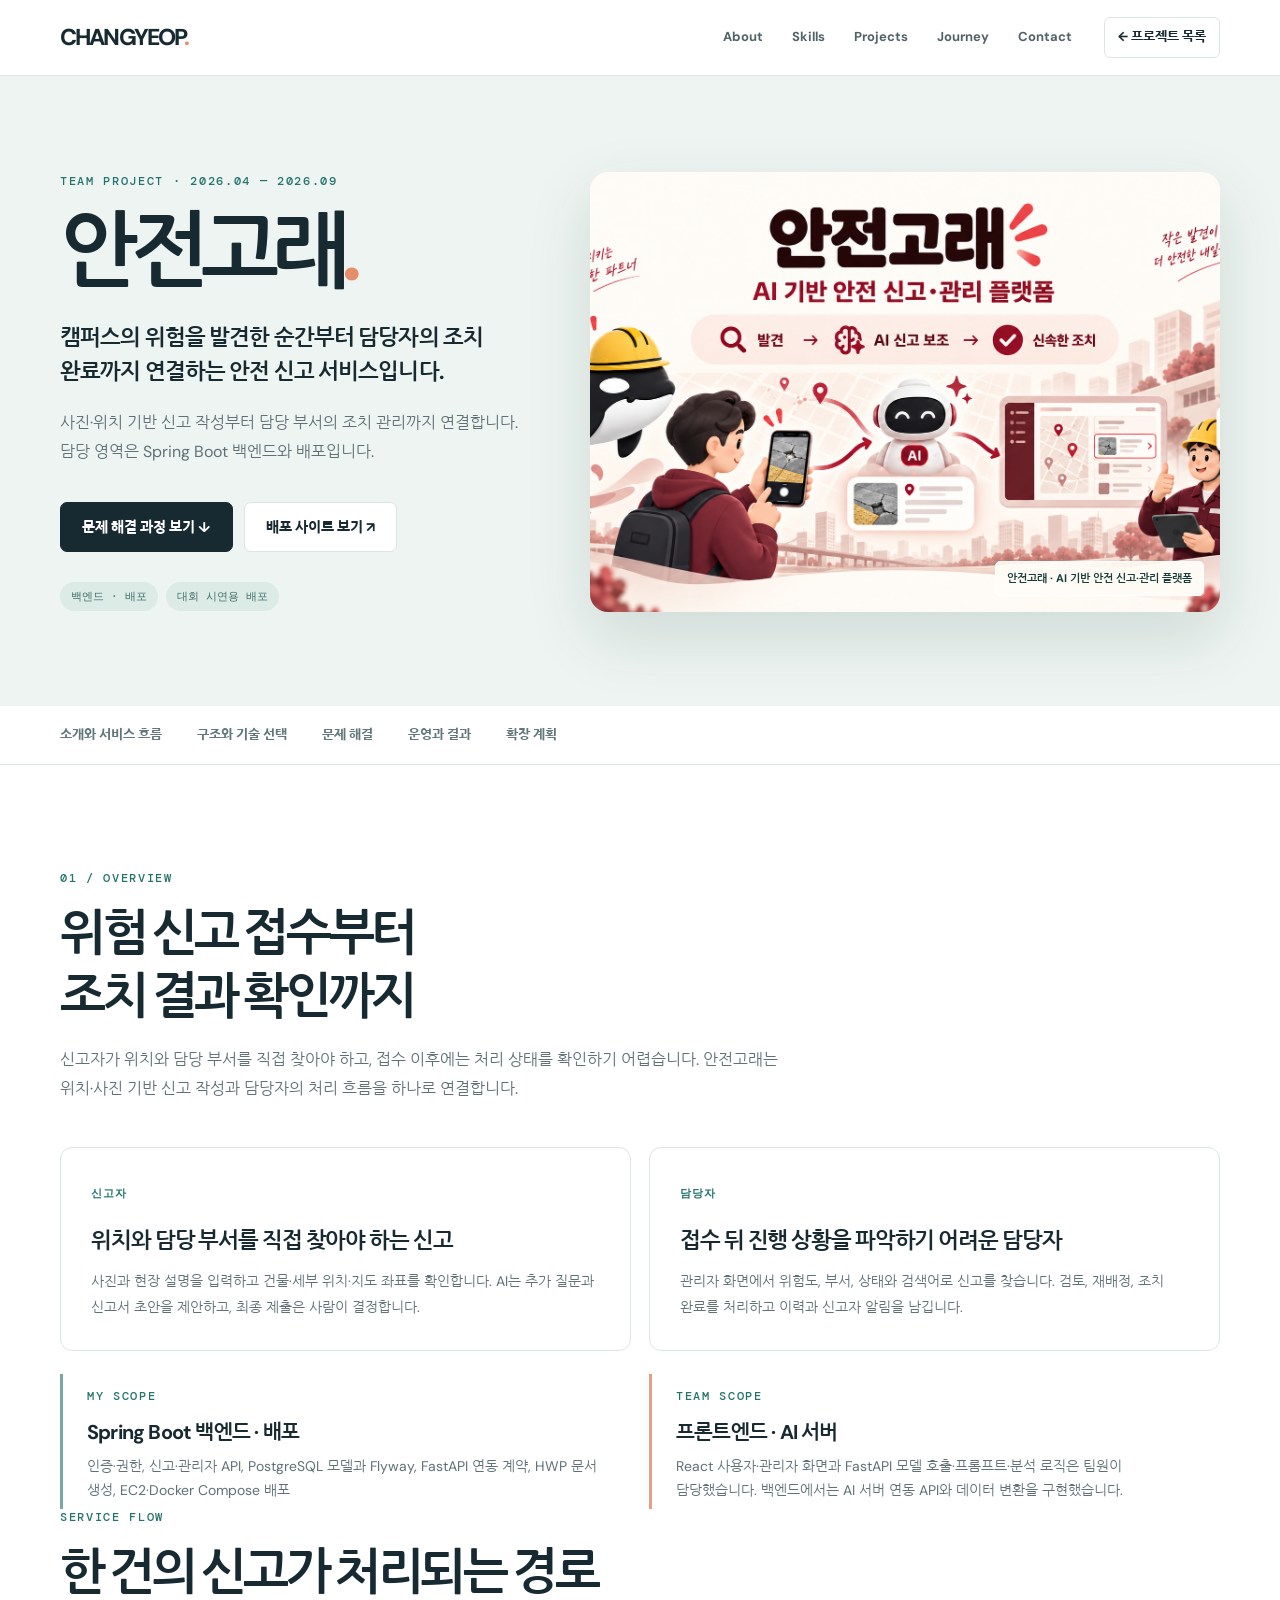
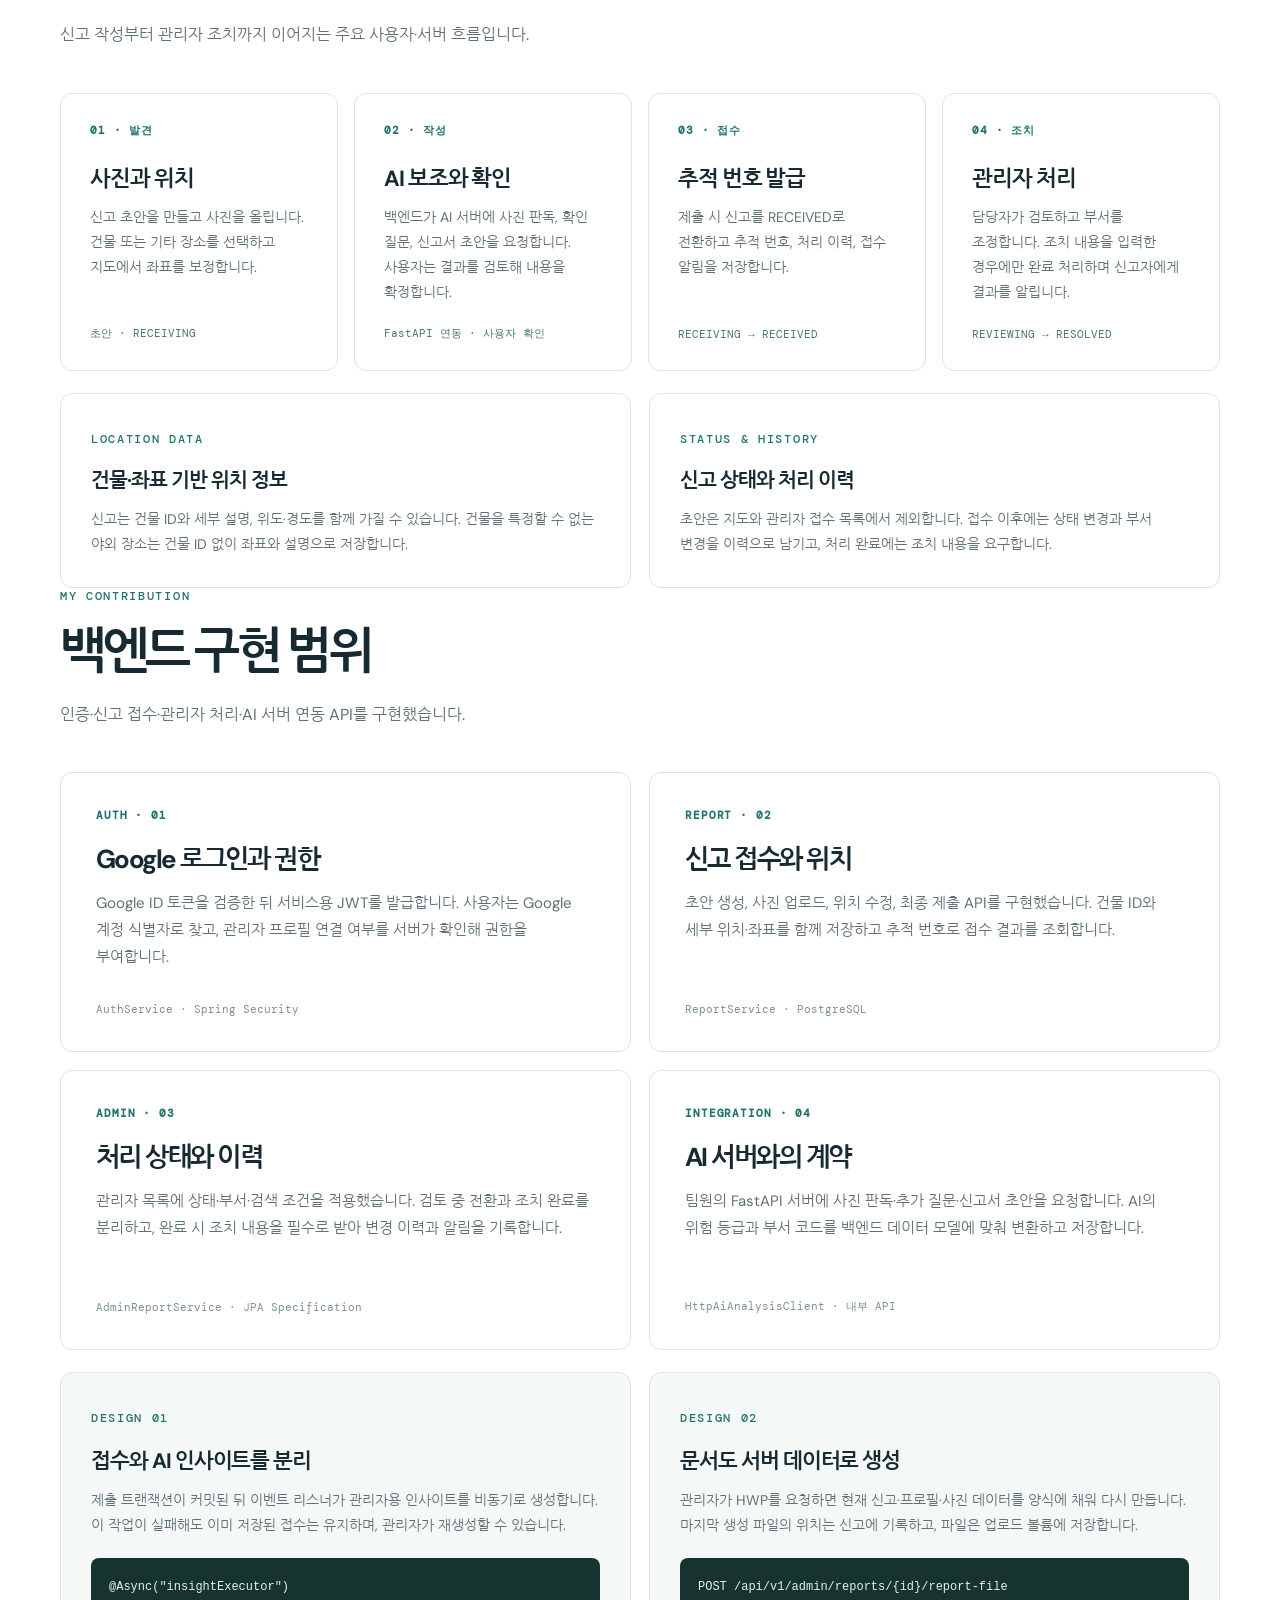
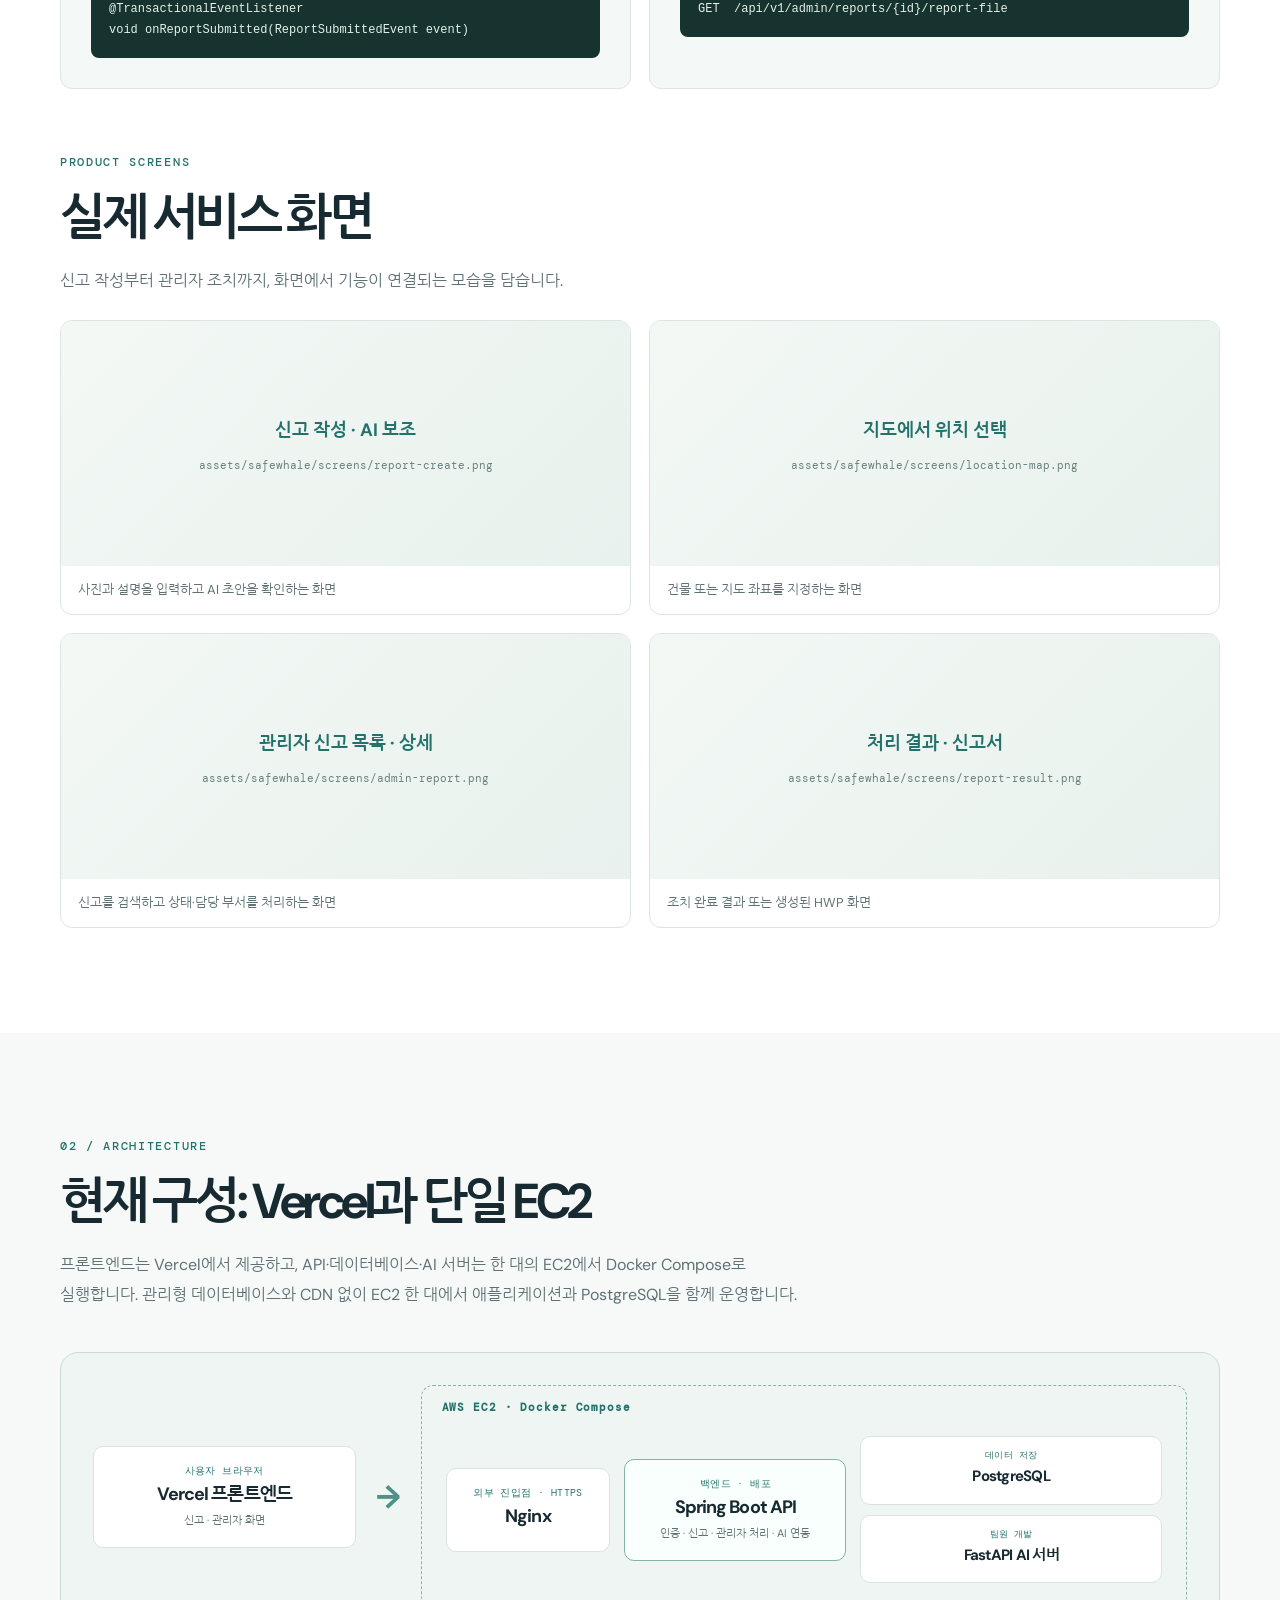
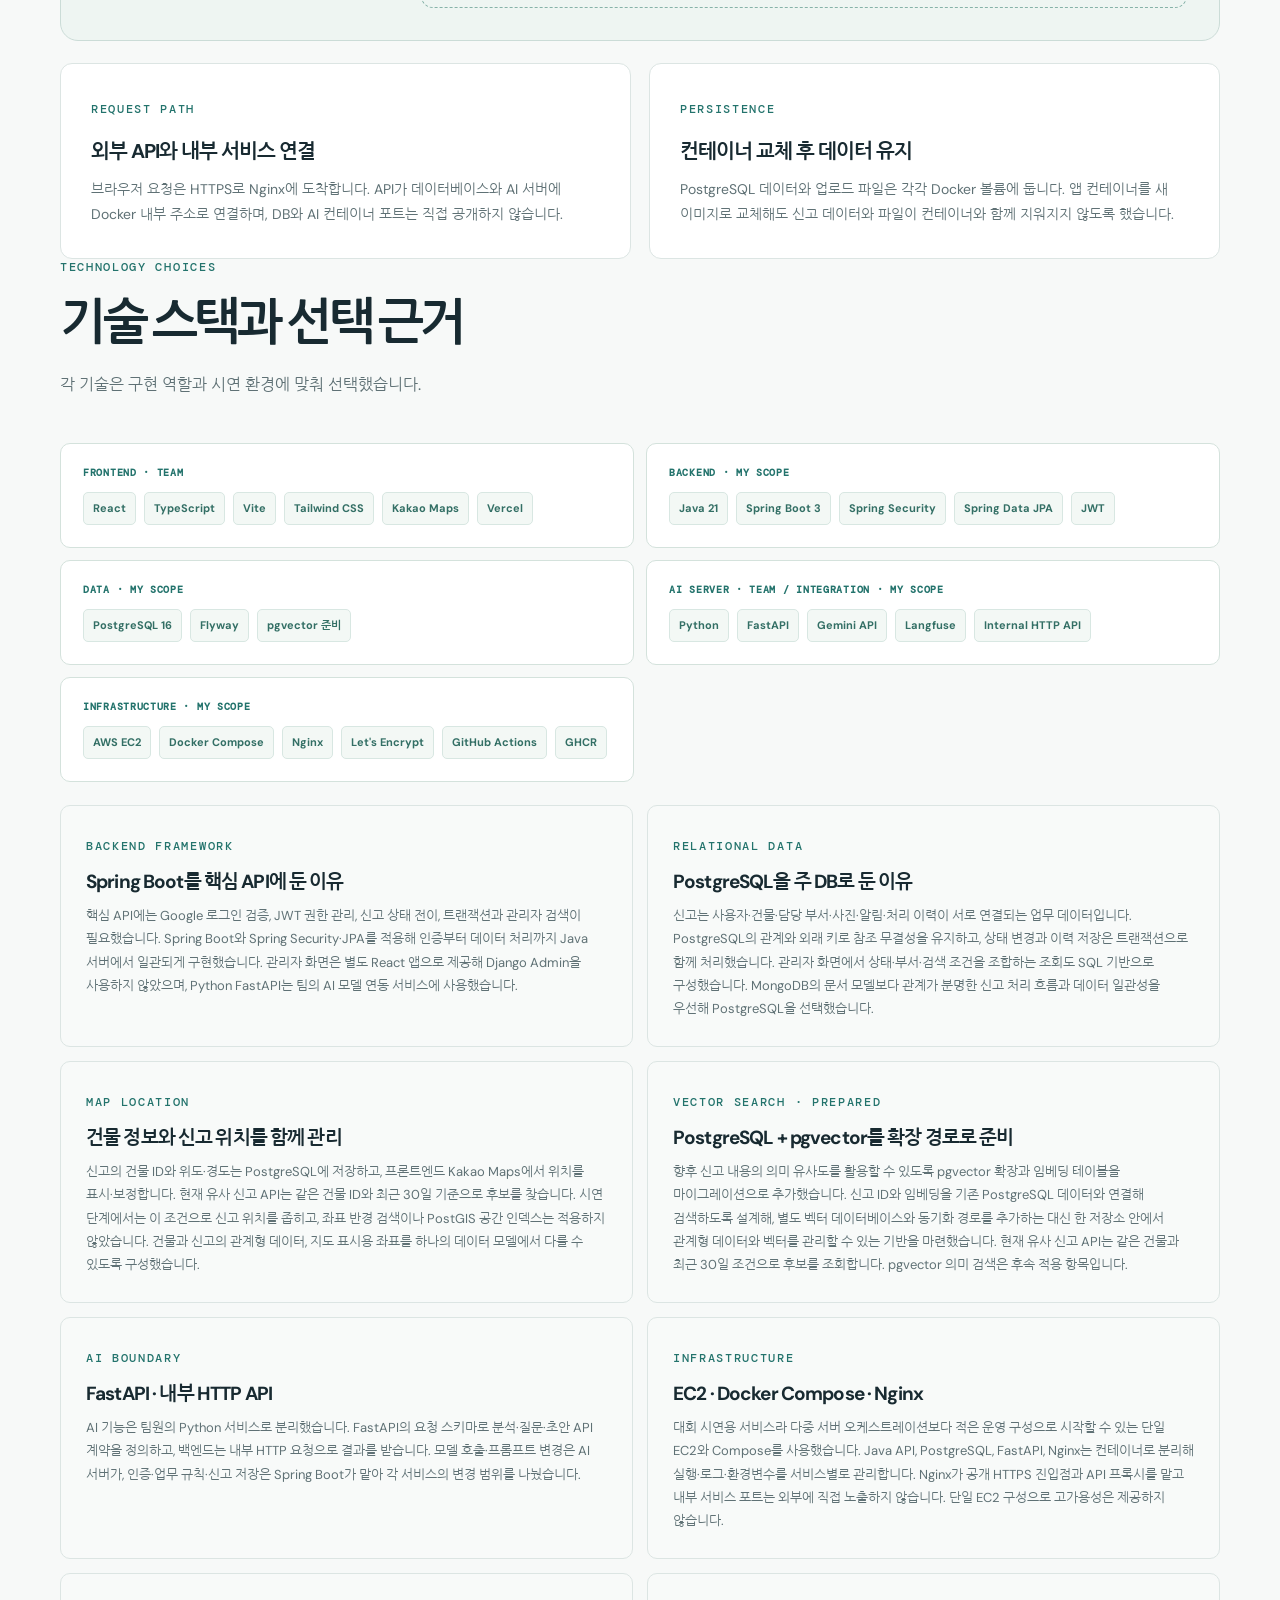
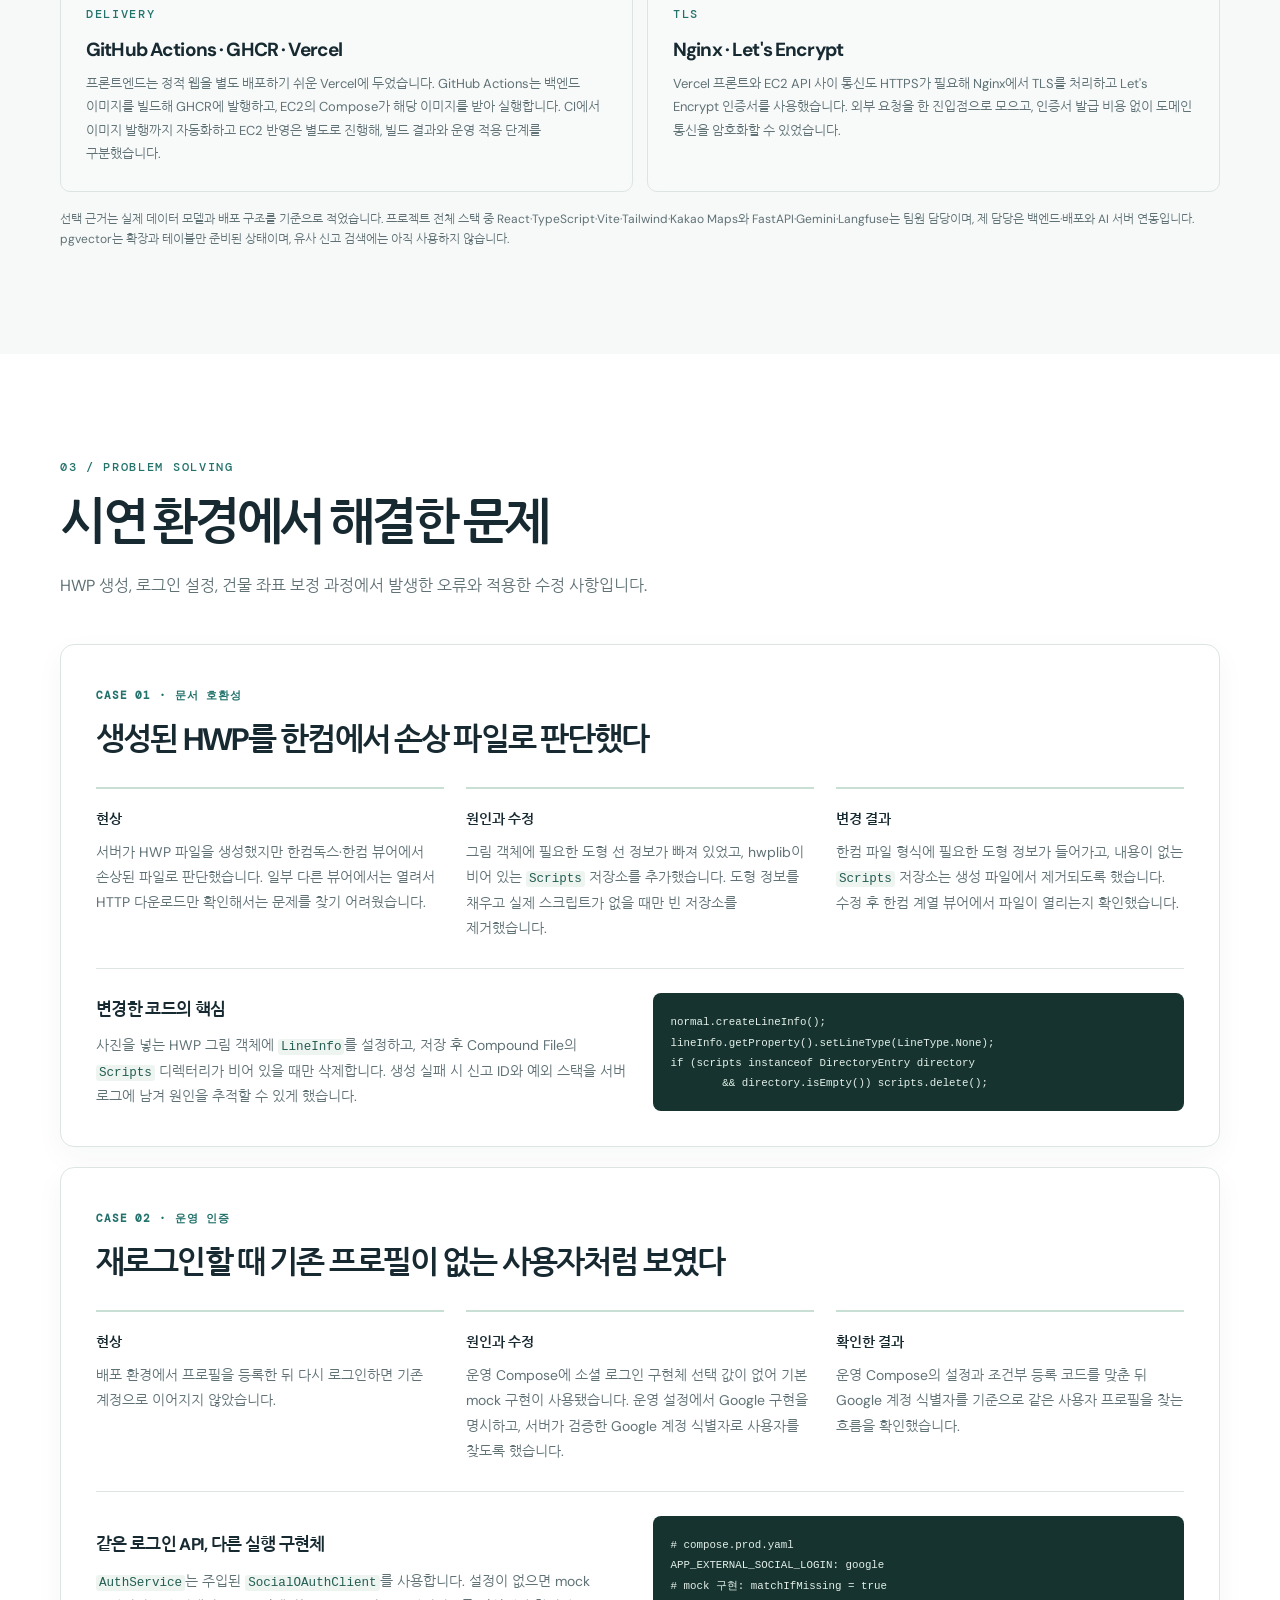
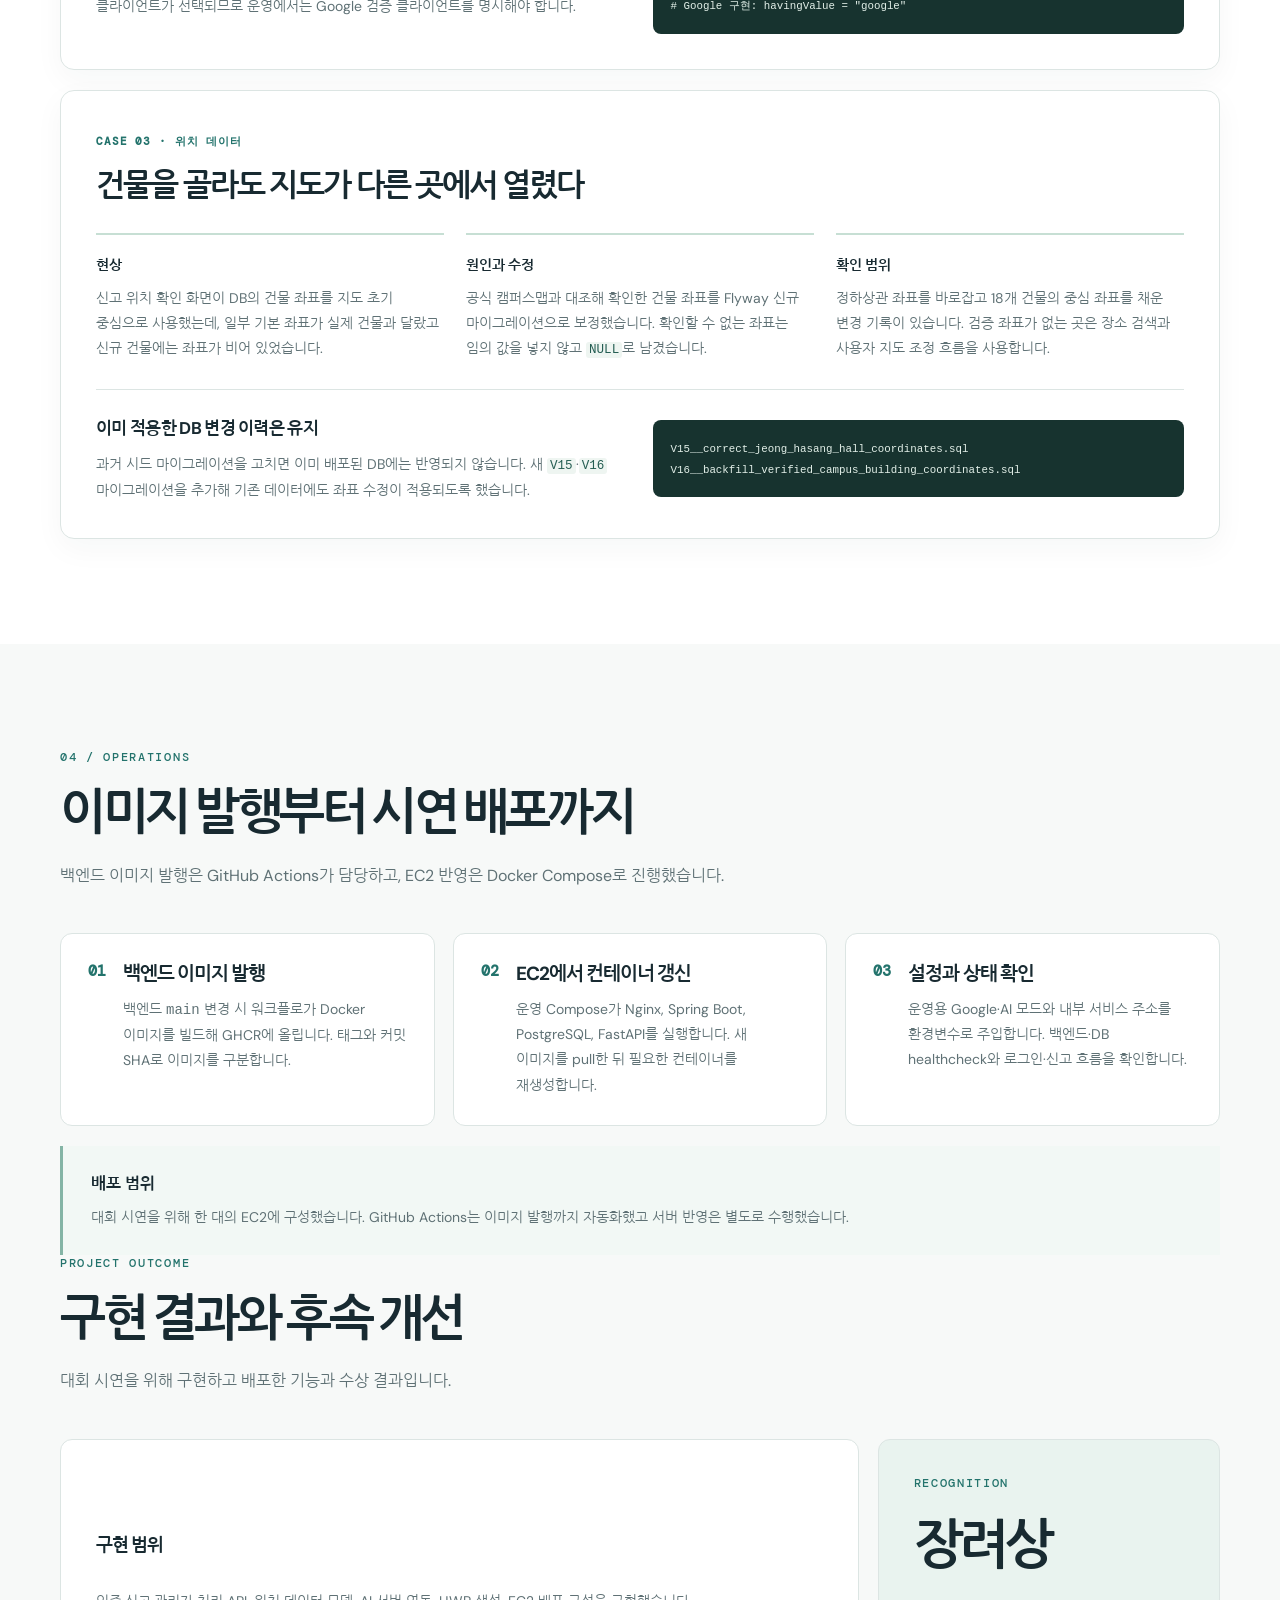
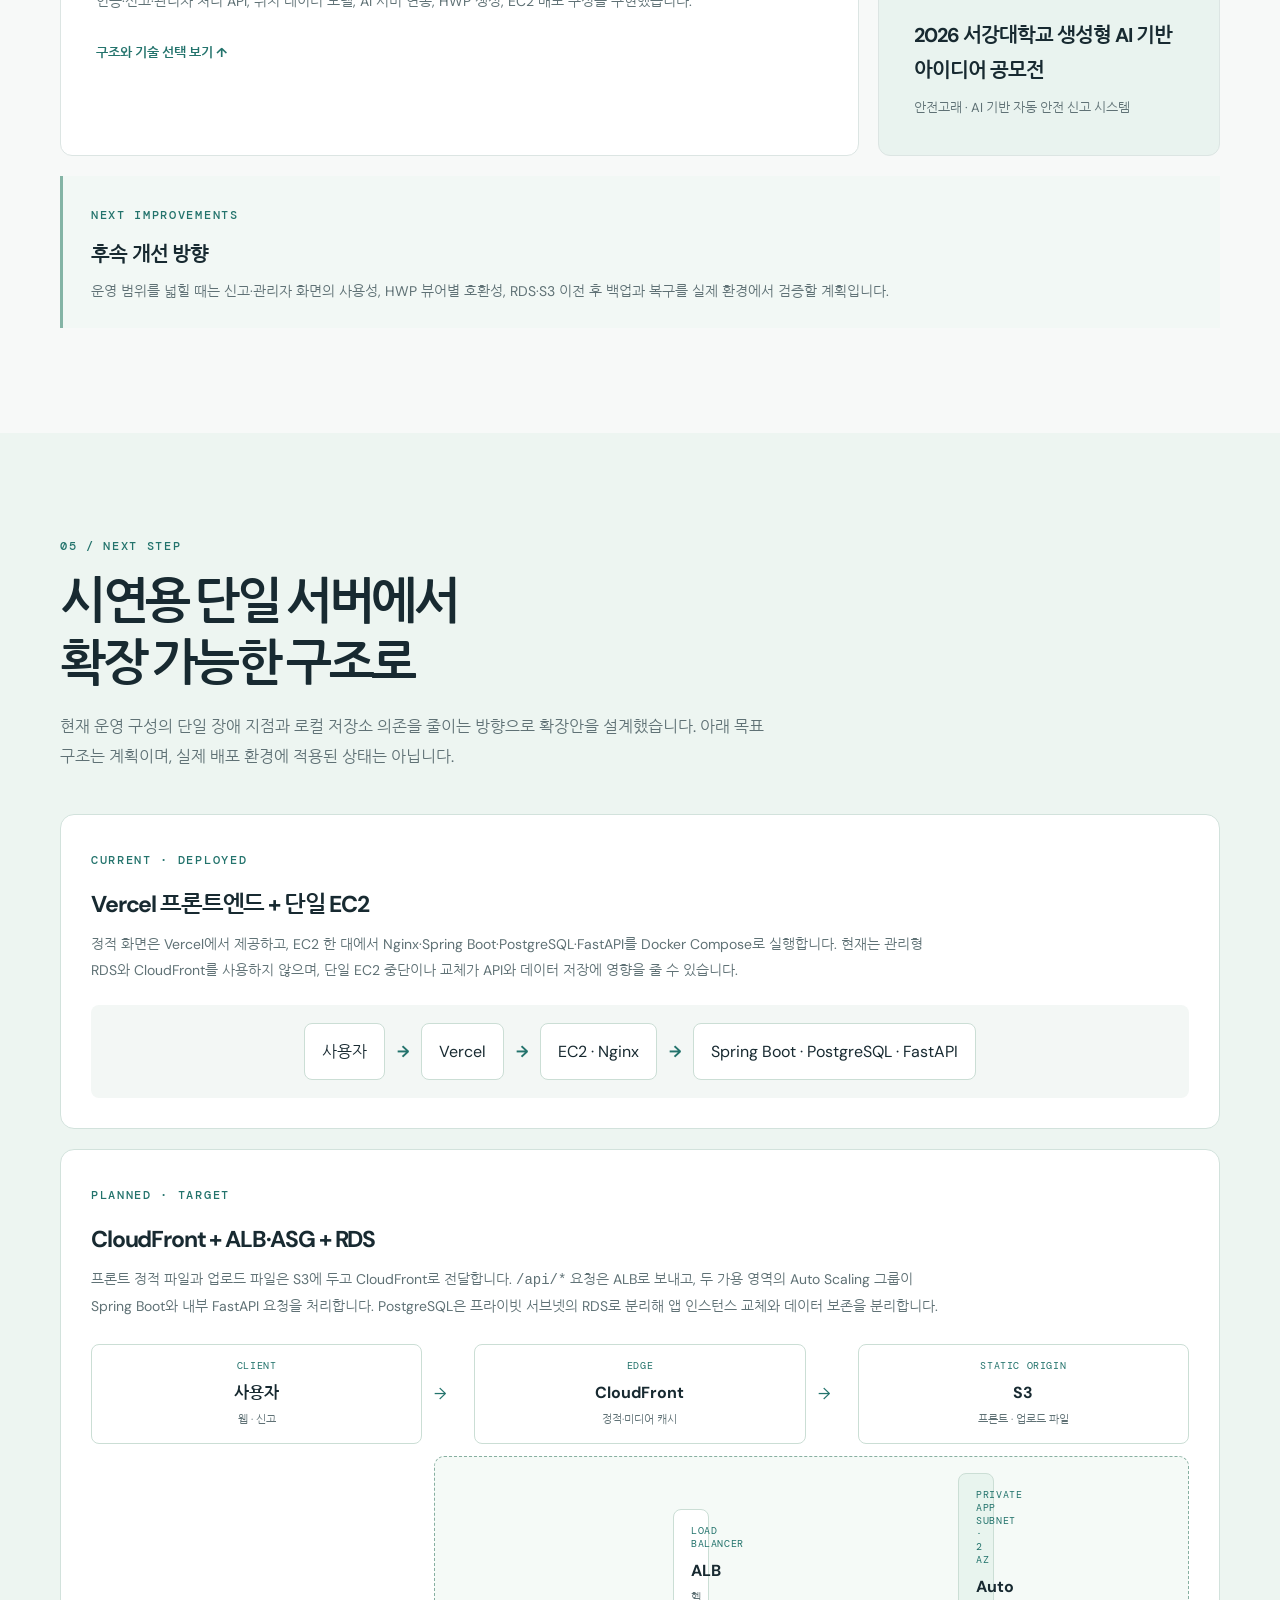
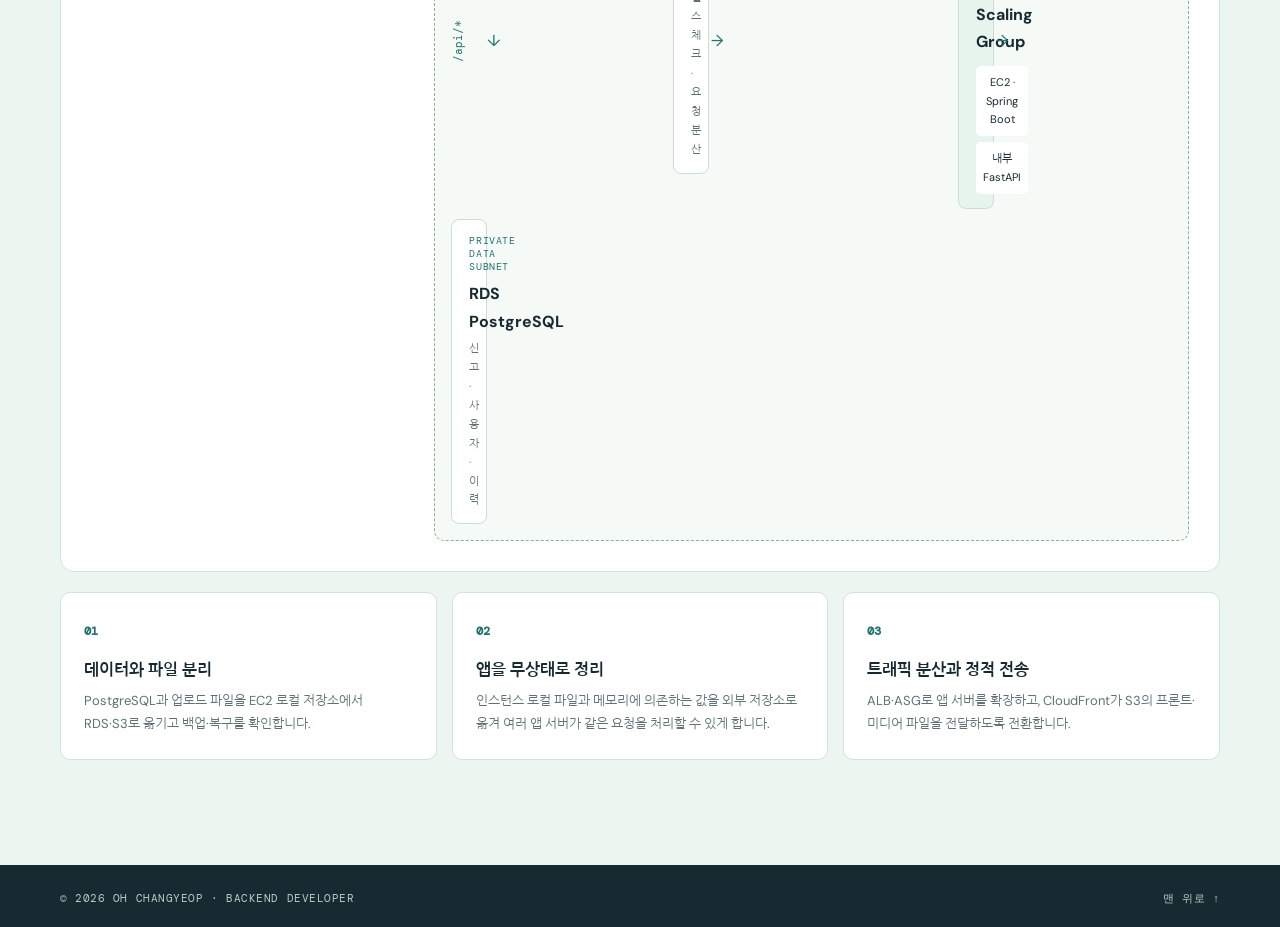
==== commit 25570250: "copy: polish SafeWhale portfolio wording" ====
--- a/safewhale.html
+++ b/safewhale.html
@@ -14,24 +14,24 @@
   <header class="site-header"><div class="wrap header-inner"><a class="wordmark" href="index.html" aria-label="오창엽 포트폴리오 홈">CHANGYEOP<span>.</span></a><nav aria-label="주요 메뉴"><a href="index.html#about">About</a><a href="index.html#skills">Skills</a><a href="index.html#projects">Projects</a><a href="index.html#journey">Journey</a><a href="index.html#contact">Contact</a></nav><a class="header-project" href="index.html#projects">← 프로젝트 목록</a></div></header>
   <main id="main">
     <section id="top" class="whale-hero"><div class="wrap whale-hero-grid">
-      <div class="whale-hero-copy"><p class="eyebrow">TEAM PROJECT · 2026.04 — 2026.09</p><h1>안전고래<span>.</span></h1><p class="whale-lead">캠퍼스의 위험을 발견한 순간부터 담당자의 조치 완료까지 연결하는 안전 신고 서비스입니다.</p><p class="whale-intro">사진과 위치를 바탕으로 신고를 작성하고, 관리자는 위험도·담당 부서·처리 상태에 따라 대응합니다. 저는 이 흐름을 지탱하는 Spring Boot 백엔드와 배포를 맡았습니다.</p><div class="hero-actions"><a class="button button-dark" href="#cases">문제 해결 과정 보기 ↓</a><a class="button button-light" href="https://safewhale.vercel.app/" target="_blank" rel="noopener noreferrer">배포 사이트 보기 ↗</a></div><div class="whale-meta"><span>백엔드 · 배포</span><span>대회 시연용 배포</span></div></div>
+      <div class="whale-hero-copy"><p class="eyebrow">TEAM PROJECT · 2026.04 — 2026.09</p><h1>안전고래<span>.</span></h1><p class="whale-lead">캠퍼스의 위험을 발견한 순간부터 담당자의 조치 완료까지 연결하는 안전 신고 서비스입니다.</p><p class="whale-intro">사진·위치 기반 신고 작성부터 담당 부서의 조치 관리까지 연결합니다. 담당 영역은 Spring Boot 백엔드와 배포입니다.</p><div class="hero-actions"><a class="button button-dark" href="#cases">문제 해결 과정 보기 ↓</a><a class="button button-light" href="https://safewhale.vercel.app/" target="_blank" rel="noopener noreferrer">배포 사이트 보기 ↗</a></div><div class="whale-meta"><span>백엔드 · 배포</span><span>대회 시연용 배포</span></div></div>
       <figure class="whale-hero-image"><img src="assets/safewhale-cover.png" alt="안전고래의 발견, AI 신고 보조, 담당자 조치 흐름을 보여 주는 프로젝트 소개 이미지"><figcaption>안전고래 · AI 기반 안전 신고·관리 플랫폼</figcaption></figure>
     </div></section>
 
     <nav class="whale-section-nav" aria-label="안전고래 페이지 목차"><div class="wrap"><a href="#overview">소개와 서비스 흐름</a><a href="#architecture">구조와 기술 선택</a><a href="#cases">문제 해결</a><a href="#operation">운영과 결과</a><a href="#next">확장 계획</a></div></nav>
 
-    <section id="overview" class="whale-section"><div class="wrap"><div class="whale-heading"><p class="eyebrow">01 / OVERVIEW</p><h2>신고하기 어렵고,<br>처리 과정을 알기 어려운 문제</h2><p>위험한 시설을 발견해도 신고자가 정확한 위치와 담당 부서를 알아내야 한다면 신고가 늦어집니다. 접수된 뒤 상태가 보이지 않으면 조치가 진행되는지도 알기 어렵습니다.</p></div><div class="whale-problem-grid"><article><span>신고자</span><h3>무엇을 어디에 알려야 할까?</h3><p>사진과 현장 설명을 입력하고 건물·세부 위치·지도 좌표를 확인합니다. AI는 추가 질문과 신고서 초안을 제안하고, 최종 제출은 사람이 결정합니다.</p></article><article><span>담당자</span><h3>어떤 신고부터 처리할까?</h3><p>관리자 화면에서 위험도, 부서, 상태와 검색어로 신고를 찾습니다. 검토, 재배정, 조치 완료를 처리하고 이력과 신고자 알림을 남깁니다.</p></article></div><div class="whale-scope"><div><span class="eyebrow">MY SCOPE</span><strong>Spring Boot 백엔드 · 배포</strong><p>인증·권한, 신고·관리자 API, PostgreSQL 모델과 Flyway, FastAPI 연동 계약, HWP 문서 생성, EC2·Docker Compose 배포</p></div><div><span class="eyebrow">TEAM SCOPE</span><strong>프론트엔드 · AI 서버</strong><p>React 사용자·관리자 화면과 FastAPI의 모델 호출·프롬프트·분석 로직은 팀원이 개발했습니다. 저는 두 서비스가 데이터를 주고받는 서버 경계를 구현했습니다.</p></div></div>
+    <section id="overview" class="whale-section"><div class="wrap"><div class="whale-heading"><p class="eyebrow">01 / OVERVIEW</p><h2>위험 신고 접수부터<br>조치 결과 확인까지</h2><p>신고자가 위치와 담당 부서를 직접 찾아야 하고, 접수 이후에는 처리 상태를 확인하기 어렵습니다. 안전고래는 위치·사진 기반 신고 작성과 담당자의 처리 흐름을 하나로 연결합니다.</p></div><div class="whale-problem-grid"><article><span>신고자</span><h3>위치와 담당 부서를 직접 찾아야 하는 신고</h3><p>사진과 현장 설명을 입력하고 건물·세부 위치·지도 좌표를 확인합니다. AI는 추가 질문과 신고서 초안을 제안하고, 최종 제출은 사람이 결정합니다.</p></article><article><span>담당자</span><h3>접수 뒤 진행 상황을 파악하기 어려운 담당자</h3><p>관리자 화면에서 위험도, 부서, 상태와 검색어로 신고를 찾습니다. 검토, 재배정, 조치 완료를 처리하고 이력과 신고자 알림을 남깁니다.</p></article></div><div class="whale-scope"><div><span class="eyebrow">MY SCOPE</span><strong>Spring Boot 백엔드 · 배포</strong><p>인증·권한, 신고·관리자 API, PostgreSQL 모델과 Flyway, FastAPI 연동 계약, HWP 문서 생성, EC2·Docker Compose 배포</p></div><div><span class="eyebrow">TEAM SCOPE</span><strong>프론트엔드 · AI 서버</strong><p>React 사용자·관리자 화면과 FastAPI 모델 호출·프롬프트·분석 로직은 팀원이 담당했습니다. 백엔드에서는 AI 서버 연동 API와 데이터 변환을 구현했습니다.</p></div></div>
 
-      <div class="whale-heading"><p class="eyebrow">SERVICE FLOW</p><h2>한 건의 신고가 처리되는 경로</h2><p>화면에서 시작한 정보가 어떤 API와 상태를 거쳐 담당자에게 전달되는지 순서대로 정리했습니다.</p></div>
+      <div class="whale-heading"><p class="eyebrow">SERVICE FLOW</p><h2>한 건의 신고가 처리되는 경로</h2><p>신고 작성부터 관리자 조치까지 이어지는 주요 사용자·서버 흐름입니다.</p></div>
       <ol class="whale-flow whale-flow-four">
         <li><span>01 · 발견</span><h3>사진과 위치</h3><p>신고 초안을 만들고 사진을 올립니다. 건물 또는 기타 장소를 선택하고 지도에서 좌표를 보정합니다.</p><small>초안 · RECEIVING</small></li>
         <li><span>02 · 작성</span><h3>AI 보조와 확인</h3><p>백엔드가 AI 서버에 사진 판독, 확인 질문, 신고서 초안을 요청합니다. 사용자는 결과를 검토해 내용을 확정합니다.</p><small>FastAPI 연동 · 사용자 확인</small></li>
         <li><span>03 · 접수</span><h3>추적 번호 발급</h3><p>제출 시 신고를 RECEIVED로 전환하고 추적 번호, 처리 이력, 접수 알림을 저장합니다.</p><small>RECEIVING → RECEIVED</small></li>
         <li><span>04 · 조치</span><h3>관리자 처리</h3><p>담당자가 검토하고 부서를 조정합니다. 조치 내용을 입력한 경우에만 완료 처리하며 신고자에게 결과를 알립니다.</p><small>REVIEWING → RESOLVED</small></li>
       </ol>
-      <div class="whale-flow-detail"><div><span class="eyebrow">LOCATION DATA</span><h3>지도에서 위치가 어긋나지 않도록</h3><p>신고는 건물 ID와 세부 설명, 위도·경도를 함께 가질 수 있습니다. 건물을 특정할 수 없는 야외 장소는 건물 ID 없이 좌표와 설명으로 저장합니다.</p></div><div><span class="eyebrow">STATUS &amp; HISTORY</span><h3>화면보다 서버 규칙을 먼저</h3><p>초안은 지도와 관리자 접수 목록에서 제외합니다. 접수 이후에는 상태 변경과 부서 변경을 이력으로 남기고, 처리 완료에는 조치 내용을 요구합니다.</p></div></div>
+      <div class="whale-flow-detail"><div><span class="eyebrow">LOCATION DATA</span><h3>건물·좌표 기반 위치 정보</h3><p>신고는 건물 ID와 세부 설명, 위도·경도를 함께 가질 수 있습니다. 건물을 특정할 수 없는 야외 장소는 건물 ID 없이 좌표와 설명으로 저장합니다.</p></div><div><span class="eyebrow">STATUS &amp; HISTORY</span><h3>신고 상태와 처리 이력</h3><p>초안은 지도와 관리자 접수 목록에서 제외합니다. 접수 이후에는 상태 변경과 부서 변경을 이력으로 남기고, 처리 완료에는 조치 내용을 요구합니다.</p></div></div>
 
-<div class="whale-heading"><p class="eyebrow">MY CONTRIBUTION</p><h2>제가 구현한 서버의 경계와 규칙</h2><p>인증, 신고 데이터, 관리자 업무 규칙, AI 연동을 각기 다른 책임으로 나눴습니다.</p></div><div class="whale-feature-grid">
+<div class="whale-heading"><p class="eyebrow">MY CONTRIBUTION</p><h2>백엔드 구현 범위</h2><p>인증·신고 접수·관리자 처리·AI 서버 연동 API를 구현했습니다.</p></div><div class="whale-feature-grid">
       <article class="whale-feature"><span>AUTH · 01</span><h3>Google 로그인과 권한</h3><p>Google ID 토큰을 검증한 뒤 서비스용 JWT를 발급합니다. 사용자는 Google 계정 식별자로 찾고, 관리자 프로필 연결 여부를 서버가 확인해 권한을 부여합니다.</p><small>AuthService · Spring Security</small></article>
       <article class="whale-feature"><span>REPORT · 02</span><h3>신고 접수와 위치</h3><p>초안 생성, 사진 업로드, 위치 수정, 최종 제출 API를 구현했습니다. 건물 ID와 세부 위치·좌표를 함께 저장하고 추적 번호로 접수 결과를 조회합니다.</p><small>ReportService · PostgreSQL</small></article>
       <article class="whale-feature"><span>ADMIN · 03</span><h3>처리 상태와 이력</h3><p>관리자 목록에 상태·부서·검색 조건을 적용했습니다. 검토 중 전환과 조치 완료를 분리하고, 완료 시 조치 내용을 필수로 받아 변경 이력과 알림을 기록합니다.</p><small>AdminReportService · JPA Specification</small></article>
@@ -48,9 +48,9 @@
         <figure><div class="whale-screen-placeholder"><strong>처리 결과 · 신고서</strong><code>assets/safewhale/screens/report-result.png</code></div><figcaption>조치 완료 결과 또는 생성된 HWP 화면</figcaption></figure>
       </div></div></section>
 
-    <section id="architecture" class="whale-section whale-section-alt"><div class="wrap"><div class="whale-heading"><p class="eyebrow">02 / ARCHITECTURE</p><h2>현재 구성: Vercel과 단일 EC2</h2><p>프론트엔드는 Vercel에서 제공하고, API·데이터베이스·AI 서버는 한 대의 EC2에서 Docker Compose로 실행합니다. RDS와 CloudFront를 사용하지 않는 현재 구조를 기준으로 시스템 경계와 기술 선택을 설명합니다.</p></div><div class="whale-architecture" role="img" aria-label="Vercel 프론트엔드에서 EC2의 Nginx를 거쳐 Spring Boot API로 요청하고, API는 PostgreSQL과 팀원 개발 FastAPI AI 서버에 연결되는 구조"><div class="arch-node arch-client"><small>사용자 브라우저</small><strong>Vercel 프론트엔드</strong><span>신고 · 관리자 화면</span></div><span class="arch-arrow" aria-hidden="true">→</span><div class="arch-boundary"><span class="arch-boundary-label">AWS EC2 · Docker Compose</span><div class="arch-node arch-entry"><small>외부 진입점 · HTTPS</small><strong>Nginx</strong></div><span class="arch-arrow vertical" aria-hidden="true">↓</span><div class="arch-node arch-backend"><small>제가 구현 · 배포</small><strong>Spring Boot API</strong><span>인증 · 신고 · 관리자 처리 · AI 연동</span></div><div class="arch-branches"><div class="arch-node"><small>데이터 저장</small><strong>PostgreSQL</strong></div><div class="arch-node"><small>팀원 개발</small><strong>FastAPI AI 서버</strong></div></div></div></div><div class="whale-flow-detail"><div><span class="eyebrow">REQUEST PATH</span><h3>외부와 내부의 경계</h3><p>브라우저 요청은 HTTPS로 Nginx에 도착합니다. API가 데이터베이스와 AI 서버에 Docker 내부 주소로 연결하며, DB와 AI 컨테이너 포트는 직접 공개하지 않습니다.</p></div><div><span class="eyebrow">PERSISTENCE</span><h3>컨테이너 재생성과 데이터 보존</h3><p>PostgreSQL 데이터와 업로드 파일은 각각 Docker 볼륨에 둡니다. 앱 컨테이너를 새 이미지로 교체해도 신고 데이터와 파일이 컨테이너와 함께 지워지지 않도록 했습니다.</p></div></div>
+    <section id="architecture" class="whale-section whale-section-alt"><div class="wrap"><div class="whale-heading"><p class="eyebrow">02 / ARCHITECTURE</p><h2>현재 구성: Vercel과 단일 EC2</h2><p>프론트엔드는 Vercel에서 제공하고, API·데이터베이스·AI 서버는 한 대의 EC2에서 Docker Compose로 실행합니다. 관리형 데이터베이스와 CDN 없이 EC2 한 대에서 애플리케이션과 PostgreSQL을 함께 운영합니다.</p></div><div class="whale-architecture" role="img" aria-label="Vercel 프론트엔드에서 EC2의 Nginx를 거쳐 Spring Boot API로 요청하고, API는 PostgreSQL과 팀원 개발 FastAPI AI 서버에 연결되는 구조"><div class="arch-node arch-client"><small>사용자 브라우저</small><strong>Vercel 프론트엔드</strong><span>신고 · 관리자 화면</span></div><span class="arch-arrow" aria-hidden="true">→</span><div class="arch-boundary"><span class="arch-boundary-label">AWS EC2 · Docker Compose</span><div class="arch-node arch-entry"><small>외부 진입점 · HTTPS</small><strong>Nginx</strong></div><span class="arch-arrow vertical" aria-hidden="true">↓</span><div class="arch-node arch-backend"><small>백엔드 · 배포</small><strong>Spring Boot API</strong><span>인증 · 신고 · 관리자 처리 · AI 연동</span></div><div class="arch-branches"><div class="arch-node"><small>데이터 저장</small><strong>PostgreSQL</strong></div><div class="arch-node"><small>팀원 개발</small><strong>FastAPI AI 서버</strong></div></div></div></div><div class="whale-flow-detail"><div><span class="eyebrow">REQUEST PATH</span><h3>외부 API와 내부 서비스 연결</h3><p>브라우저 요청은 HTTPS로 Nginx에 도착합니다. API가 데이터베이스와 AI 서버에 Docker 내부 주소로 연결하며, DB와 AI 컨테이너 포트는 직접 공개하지 않습니다.</p></div><div><span class="eyebrow">PERSISTENCE</span><h3>컨테이너 교체 후 데이터 유지</h3><p>PostgreSQL 데이터와 업로드 파일은 각각 Docker 볼륨에 둡니다. 앱 컨테이너를 새 이미지로 교체해도 신고 데이터와 파일이 컨테이너와 함께 지워지지 않도록 했습니다.</p></div></div>
 
-      <div class="whale-heading"><p class="eyebrow">TECHNOLOGY CHOICES</p><h2>사용한 기술과 선택 이유</h2><p>서비스 전체 구성과 각 기술을 선택한 이유를 함께 정리했습니다.</p></div>
+      <div class="whale-heading"><p class="eyebrow">TECHNOLOGY CHOICES</p><h2>기술 스택과 선택 근거</h2><p>각 기술은 구현 역할과 시연 환경에 맞춰 선택했습니다.</p></div>
       <div class="whale-stack-summary">
         <article><span>FRONTEND · TEAM</span><div class="whale-tags"><span>React</span><span>TypeScript</span><span>Vite</span><span>Tailwind CSS</span><span>Kakao Maps</span><span>Vercel</span></div></article>
         <article><span>BACKEND · MY SCOPE</span><div class="whale-tags"><span>Java 21</span><span>Spring Boot 3</span><span>Spring Security</span><span>Spring Data JPA</span><span>JWT</span></div></article>
@@ -59,12 +59,12 @@
         <article><span>INFRASTRUCTURE · MY SCOPE</span><div class="whale-tags"><span>AWS EC2</span><span>Docker Compose</span><span>Nginx</span><span>Let's Encrypt</span><span>GitHub Actions</span><span>GHCR</span></div></article>
       </div>
       <div class="whale-rationale-grid">
-        <article><span class="eyebrow">BACKEND FRAMEWORK</span><h3>Spring Boot를 핵심 API에 둔 이유</h3><p>핵심 서버는 Google 토큰 검증, JWT 권한 분리, 신고 상태 전이, DB 트랜잭션과 관리자 검색을 처리합니다. Spring Boot에 Spring Security와 JPA를 붙여 이 규칙을 Java 백엔드 한 곳에서 구현했습니다. Django도 API와 인증을 만들 수 있지만, 이 프로젝트의 관리자 화면은 별도 React 앱이라 Django Admin의 장점을 사용할 상황이 아니었습니다. Python 기반 FastAPI는 AI 파트에서 모델 API·프롬프트를 연결하는 서버로 분리해 사용했습니다. 프레임워크 성능 비교를 한 결과라기보다, 서비스 책임과 팀의 Java/Python 역할 분담에 맞춘 구성입니다.</p></article>
+        <article><span class="eyebrow">BACKEND FRAMEWORK</span><h3>Spring Boot를 핵심 API에 둔 이유</h3><p>핵심 API에는 Google 로그인 검증, JWT 권한 관리, 신고 상태 전이, 트랜잭션과 관리자 검색이 필요했습니다. Spring Boot와 Spring Security·JPA를 적용해 인증부터 데이터 처리까지 Java 서버에서 일관되게 구현했습니다. 관리자 화면은 별도 React 앱으로 제공해 Django Admin을 사용하지 않았으며, Python FastAPI는 팀의 AI 모델 연동 서비스에 사용했습니다.</p></article>
         <article><span class="eyebrow">RELATIONAL DATA</span><h3>PostgreSQL을 주 DB로 둔 이유</h3><p>신고는 사용자·건물·담당 부서·사진·알림·처리 이력이 서로 연결되는 업무 데이터입니다. PostgreSQL의 관계와 외래 키로 참조 무결성을 유지하고, 상태 변경과 이력 저장은 트랜잭션으로 함께 처리했습니다. 관리자 화면에서 상태·부서·검색 조건을 조합하는 조회도 SQL 기반으로 구성했습니다. MongoDB의 문서 모델보다 관계가 분명한 신고 처리 흐름과 데이터 일관성을 우선해 PostgreSQL을 선택했습니다.</p></article>
         <article><span class="eyebrow">MAP LOCATION</span><h3>건물 정보와 신고 위치를 함께 관리</h3><p>신고의 건물 ID와 위도·경도는 PostgreSQL에 저장하고, 프론트엔드 Kakao Maps에서 위치를 표시·보정합니다. 현재 유사 신고 API는 같은 건물 ID와 최근 30일 기준으로 후보를 찾습니다. 시연 단계에서는 이 조건으로 신고 위치를 좁히고, 좌표 반경 검색이나 PostGIS 공간 인덱스는 적용하지 않았습니다. 건물과 신고의 관계형 데이터, 지도 표시용 좌표를 하나의 데이터 모델에서 다룰 수 있도록 구성했습니다.</p></article>
-        <article><span class="eyebrow">VECTOR SEARCH · PREPARED</span><h3>PostgreSQL + pgvector를 확장 경로로 준비</h3><p>향후 신고 내용의 의미 유사도를 활용할 수 있도록 pgvector 확장과 임베딩 테이블을 마이그레이션으로 추가했습니다. 신고 ID와 임베딩을 기존 PostgreSQL 데이터와 연결해 검색하도록 설계해, 별도 벡터 데이터베이스와 동기화 경로를 추가하는 대신 한 저장소 안에서 관계형 데이터와 벡터를 관리할 수 있는 기반을 마련했습니다. 현재 유사 신고 API는 같은 건물과 최근 30일 조건으로 후보를 조회하며, pgvector 임베딩 검색은 아직 적용하지 않았습니다.</p></article>
+        <article><span class="eyebrow">VECTOR SEARCH · PREPARED</span><h3>PostgreSQL + pgvector를 확장 경로로 준비</h3><p>향후 신고 내용의 의미 유사도를 활용할 수 있도록 pgvector 확장과 임베딩 테이블을 마이그레이션으로 추가했습니다. 신고 ID와 임베딩을 기존 PostgreSQL 데이터와 연결해 검색하도록 설계해, 별도 벡터 데이터베이스와 동기화 경로를 추가하는 대신 한 저장소 안에서 관계형 데이터와 벡터를 관리할 수 있는 기반을 마련했습니다. 현재 유사 신고 API는 같은 건물과 최근 30일 조건으로 후보를 조회합니다. pgvector 의미 검색은 후속 적용 항목입니다.</p></article>
         <article><span class="eyebrow">AI BOUNDARY</span><h3>FastAPI · 내부 HTTP API</h3><p>AI 기능은 팀원의 Python 서비스로 분리했습니다. FastAPI의 요청 스키마로 분석·질문·초안 API 계약을 정의하고, 백엔드는 내부 HTTP 요청으로 결과를 받습니다. 모델 호출·프롬프트 변경은 AI 서버가, 인증·업무 규칙·신고 저장은 Spring Boot가 맡아 각 서비스의 변경 범위를 나눴습니다.</p></article>
-        <article><span class="eyebrow">INFRASTRUCTURE</span><h3>EC2 · Docker Compose · Nginx</h3><p>대회 시연용 서비스라 다중 서버 오케스트레이션보다 적은 운영 구성으로 시작할 수 있는 단일 EC2와 Compose를 사용했습니다. Java API, PostgreSQL, FastAPI, Nginx는 컨테이너로 분리해 실행·로그·환경변수를 서비스별로 관리합니다. Nginx가 공개 HTTPS 진입점과 API 프록시를 맡고 내부 서비스 포트는 외부에 직접 노출하지 않습니다. 단일 인스턴스라 고가용성 구성이 아니라는 범위도 명확합니다.</p></article>
+        <article><span class="eyebrow">INFRASTRUCTURE</span><h3>EC2 · Docker Compose · Nginx</h3><p>대회 시연용 서비스라 다중 서버 오케스트레이션보다 적은 운영 구성으로 시작할 수 있는 단일 EC2와 Compose를 사용했습니다. Java API, PostgreSQL, FastAPI, Nginx는 컨테이너로 분리해 실행·로그·환경변수를 서비스별로 관리합니다. Nginx가 공개 HTTPS 진입점과 API 프록시를 맡고 내부 서비스 포트는 외부에 직접 노출하지 않습니다. 단일 EC2 구성으로 고가용성은 제공하지 않습니다.</p></article>
         <article><span class="eyebrow">DELIVERY</span><h3>GitHub Actions · GHCR · Vercel</h3><p>프론트엔드는 정적 웹을 별도 배포하기 쉬운 Vercel에 두었습니다. GitHub Actions는 백엔드 이미지를 빌드해 GHCR에 발행하고, EC2의 Compose가 해당 이미지를 받아 실행합니다. CI에서 이미지 발행까지 자동화하고 EC2 반영은 별도로 진행해, 빌드 결과와 운영 적용 단계를 구분했습니다.</p></article>
         <article><span class="eyebrow">TLS</span><h3>Nginx · Let's Encrypt</h3><p>Vercel 프론트와 EC2 API 사이 통신도 HTTPS가 필요해 Nginx에서 TLS를 처리하고 Let's Encrypt 인증서를 사용했습니다. 외부 요청을 한 진입점으로 모으고, 인증서 발급 비용 없이 도메인 통신을 암호화할 수 있었습니다.</p></article>
       </div>
@@ -72,8 +72,8 @@
     </div></section>
 
     <section id="cases" class="whale-section"><div class="wrap">
-      <div class="whale-heading"><p class="eyebrow">03 / PROBLEM SOLVING</p><h2>시연 환경에서 직접 확인하고 고친 문제</h2><p>사용자 운영 지표 대신 배포와 개발 과정에서 재현한 현상, 코드 변경, 확인 범위를 기록했습니다.</p></div>
-      <article class="whale-case"><div class="whale-case-title"><span>CASE 01 · 문서 호환성</span><h3>생성된 HWP를 한컴에서 손상 파일로 판단했다</h3></div><div class="whale-case-columns"><div><h4>현상</h4><p>서버가 HWP 파일을 생성했지만 한컴독스·한컴 뷰어에서 손상된 파일로 판단했습니다. 일부 다른 뷰어에서는 열려서 HTTP 다운로드만 확인해서는 문제를 찾기 어려웠습니다.</p></div><div><h4>원인과 수정</h4><p>그림 객체에 필요한 도형 선 정보가 빠져 있었고, hwplib이 비어 있는 <code>Scripts</code> 저장소를 추가했습니다. 도형 정보를 채우고 실제 스크립트가 없을 때만 빈 저장소를 제거했습니다.</p></div><div><h4>변경 결과</h4><p>한컴 파일 형식에 필요한 도형 정보가 들어가고, 내용이 없는 <code>Scripts</code> 저장소는 생성 파일에서 제거되도록 했습니다. 수정 과정은 코드와 프로젝트 문서에 남겼습니다.</p></div></div><div class="whale-code-story"><div><strong>변경한 코드의 핵심</strong><p>사진을 넣는 HWP 그림 객체에 <code>LineInfo</code>를 설정하고, 저장 후 Compound File의 <code>Scripts</code> 디렉터리가 비어 있을 때만 삭제합니다. 생성 실패 시 신고 ID와 예외 스택을 서버 로그에 남겨 원인을 추적할 수 있게 했습니다.</p></div><pre><code>normal.createLineInfo();
+      <div class="whale-heading"><p class="eyebrow">03 / PROBLEM SOLVING</p><h2>시연 환경에서 해결한 문제</h2><p>HWP 생성, 로그인 설정, 건물 좌표 보정 과정에서 발생한 오류와 적용한 수정 사항입니다.</p></div>
+      <article class="whale-case"><div class="whale-case-title"><span>CASE 01 · 문서 호환성</span><h3>생성된 HWP를 한컴에서 손상 파일로 판단했다</h3></div><div class="whale-case-columns"><div><h4>현상</h4><p>서버가 HWP 파일을 생성했지만 한컴독스·한컴 뷰어에서 손상된 파일로 판단했습니다. 일부 다른 뷰어에서는 열려서 HTTP 다운로드만 확인해서는 문제를 찾기 어려웠습니다.</p></div><div><h4>원인과 수정</h4><p>그림 객체에 필요한 도형 선 정보가 빠져 있었고, hwplib이 비어 있는 <code>Scripts</code> 저장소를 추가했습니다. 도형 정보를 채우고 실제 스크립트가 없을 때만 빈 저장소를 제거했습니다.</p></div><div><h4>변경 결과</h4><p>한컴 파일 형식에 필요한 도형 정보가 들어가고, 내용이 없는 <code>Scripts</code> 저장소는 생성 파일에서 제거되도록 했습니다. 수정 후 한컴 계열 뷰어에서 파일이 열리는지 확인했습니다.</p></div></div><div class="whale-code-story"><div><strong>변경한 코드의 핵심</strong><p>사진을 넣는 HWP 그림 객체에 <code>LineInfo</code>를 설정하고, 저장 후 Compound File의 <code>Scripts</code> 디렉터리가 비어 있을 때만 삭제합니다. 생성 실패 시 신고 ID와 예외 스택을 서버 로그에 남겨 원인을 추적할 수 있게 했습니다.</p></div><pre><code>normal.createLineInfo();
 lineInfo.getProperty().setLineType(LineType.None);
 if (scripts instanceof DirectoryEntry directory
         &amp;&amp; directory.isEmpty()) scripts.delete();</code></pre></div></article>
@@ -90,7 +90,7 @@
       <ol class="whale-deploy-steps"><li><span>01</span><div><h3>백엔드 이미지 발행</h3><p>백엔드 <code>main</code> 변경 시 워크플로가 Docker 이미지를 빌드해 GHCR에 올립니다. 태그와 커밋 SHA로 이미지를 구분합니다.</p></div></li><li><span>02</span><div><h3>EC2에서 컨테이너 갱신</h3><p>운영 Compose가 Nginx, Spring Boot, PostgreSQL, FastAPI를 실행합니다. 새 이미지를 pull한 뒤 필요한 컨테이너를 재생성합니다.</p></div></li><li><span>03</span><div><h3>설정과 상태 확인</h3><p>운영용 Google·AI 모드와 내부 서비스 주소를 환경변수로 주입합니다. 백엔드·DB healthcheck와 로그인·신고 흐름을 확인합니다.</p></div></li></ol>
       <div class="whale-operation-note"><strong>배포 범위</strong><p>대회 시연을 위해 한 대의 EC2에 구성했습니다. GitHub Actions는 이미지 발행까지 자동화했고 서버 반영은 별도로 수행했습니다.</p></div>
 
-<div class="whale-heading"><p class="eyebrow">PROJECT OUTCOME</p><h2>구현 결과와 다음 검증</h2><p>대회용으로 배포한 서비스를 기준으로 구현한 범위와 결과를 정리했습니다.</p></div><div class="whale-result-grid"><article class="whale-result-card whale-result-summary"><h3>구현 범위</h3><p>인증·신고·관리자 처리 API, 위치 데이터 모델, AI 서버 연동, HWP 생성, EC2 배포 구성을 구현했습니다.</p><a href="#architecture">구조와 기술 선택 보기 ↑</a></article><article class="whale-result-card whale-award"><span class="eyebrow">RECOGNITION</span><strong>장려상</strong><h3>2026 서강대학교 생성형 AI 기반 아이디어 공모전</h3><p>안전고래 · AI 기반 자동 안전 신고 시스템</p></article></div><div class="whale-next"><span class="eyebrow">NEXT VALIDATION</span><h3>실사용 전 확인할 것</h3><p>현재는 실제 이용자 데이터가 없는 시연 서비스입니다. 운영 범위를 넓힌다면 신고·관리자 화면의 사용성, HWP 뷰어별 호환성, 단일 EC2와 로컬 볼륨의 백업·복구를 실제 사용 조건에서 확인해야 합니다.</p></div></div></section>
+<div class="whale-heading"><p class="eyebrow">PROJECT OUTCOME</p><h2>구현 결과와 후속 개선</h2><p>대회 시연을 위해 구현하고 배포한 기능과 수상 결과입니다.</p></div><div class="whale-result-grid"><article class="whale-result-card whale-result-summary"><h3>구현 범위</h3><p>인증·신고·관리자 처리 API, 위치 데이터 모델, AI 서버 연동, HWP 생성, EC2 배포 구성을 구현했습니다.</p><a href="#architecture">구조와 기술 선택 보기 ↑</a></article><article class="whale-result-card whale-award"><span class="eyebrow">RECOGNITION</span><strong>장려상</strong><h3>2026 서강대학교 생성형 AI 기반 아이디어 공모전</h3><p>안전고래 · AI 기반 자동 안전 신고 시스템</p></article></div><div class="whale-next"><span class="eyebrow">NEXT IMPROVEMENTS</span><h3>후속 개선 방향</h3><p>운영 범위를 넓힐 때는 신고·관리자 화면의 사용성, HWP 뷰어별 호환성, RDS·S3 이전 후 백업과 복구를 실제 환경에서 검증할 계획입니다.</p></div></div></section>
 
     <section id="next" class="whale-section whale-scale-section"><div class="wrap">
       <div class="whale-heading"><p class="eyebrow">05 / NEXT STEP</p><h2>시연용 단일 서버에서<br>확장 가능한 구조로</h2><p>현재 운영 구성의 단일 장애 지점과 로컬 저장소 의존을 줄이는 방향으로 확장안을 설계했습니다. 아래 목표 구조는 계획이며, 실제 배포 환경에 적용된 상태는 아닙니다.</p></div>
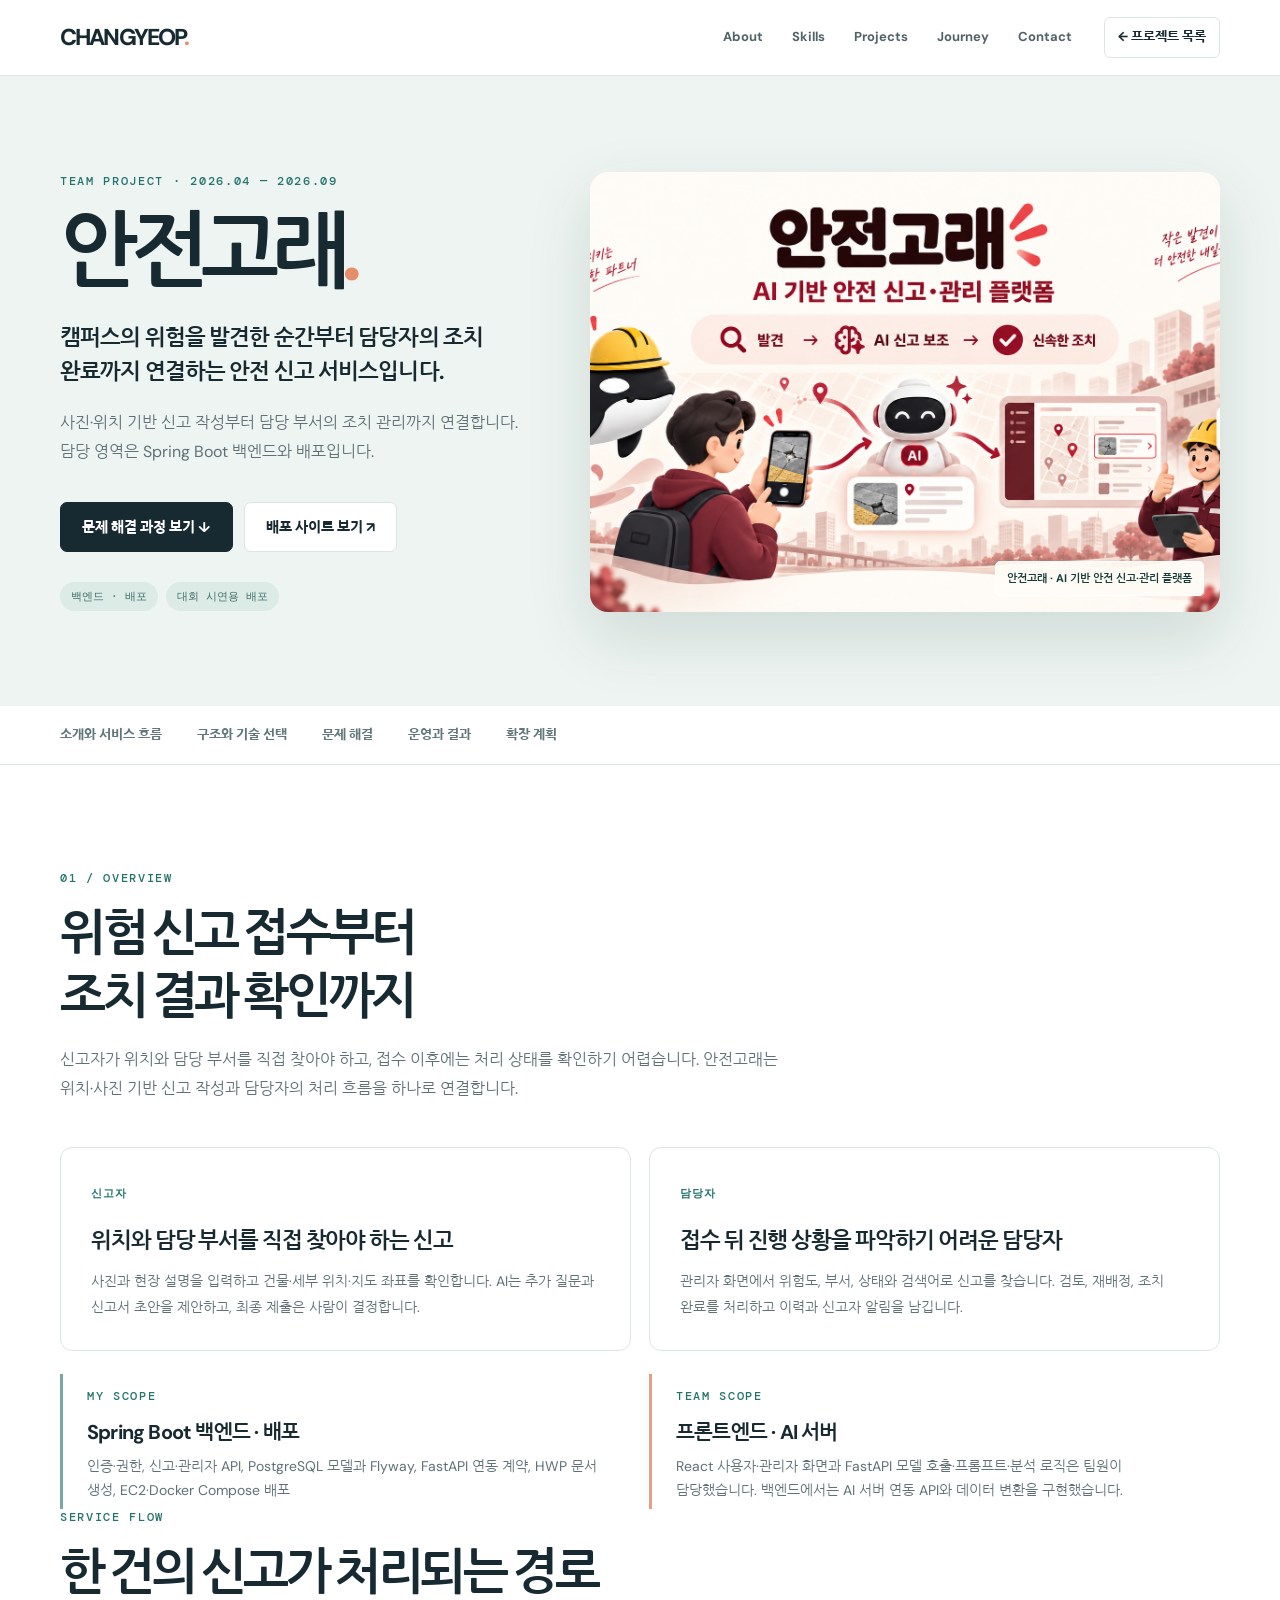
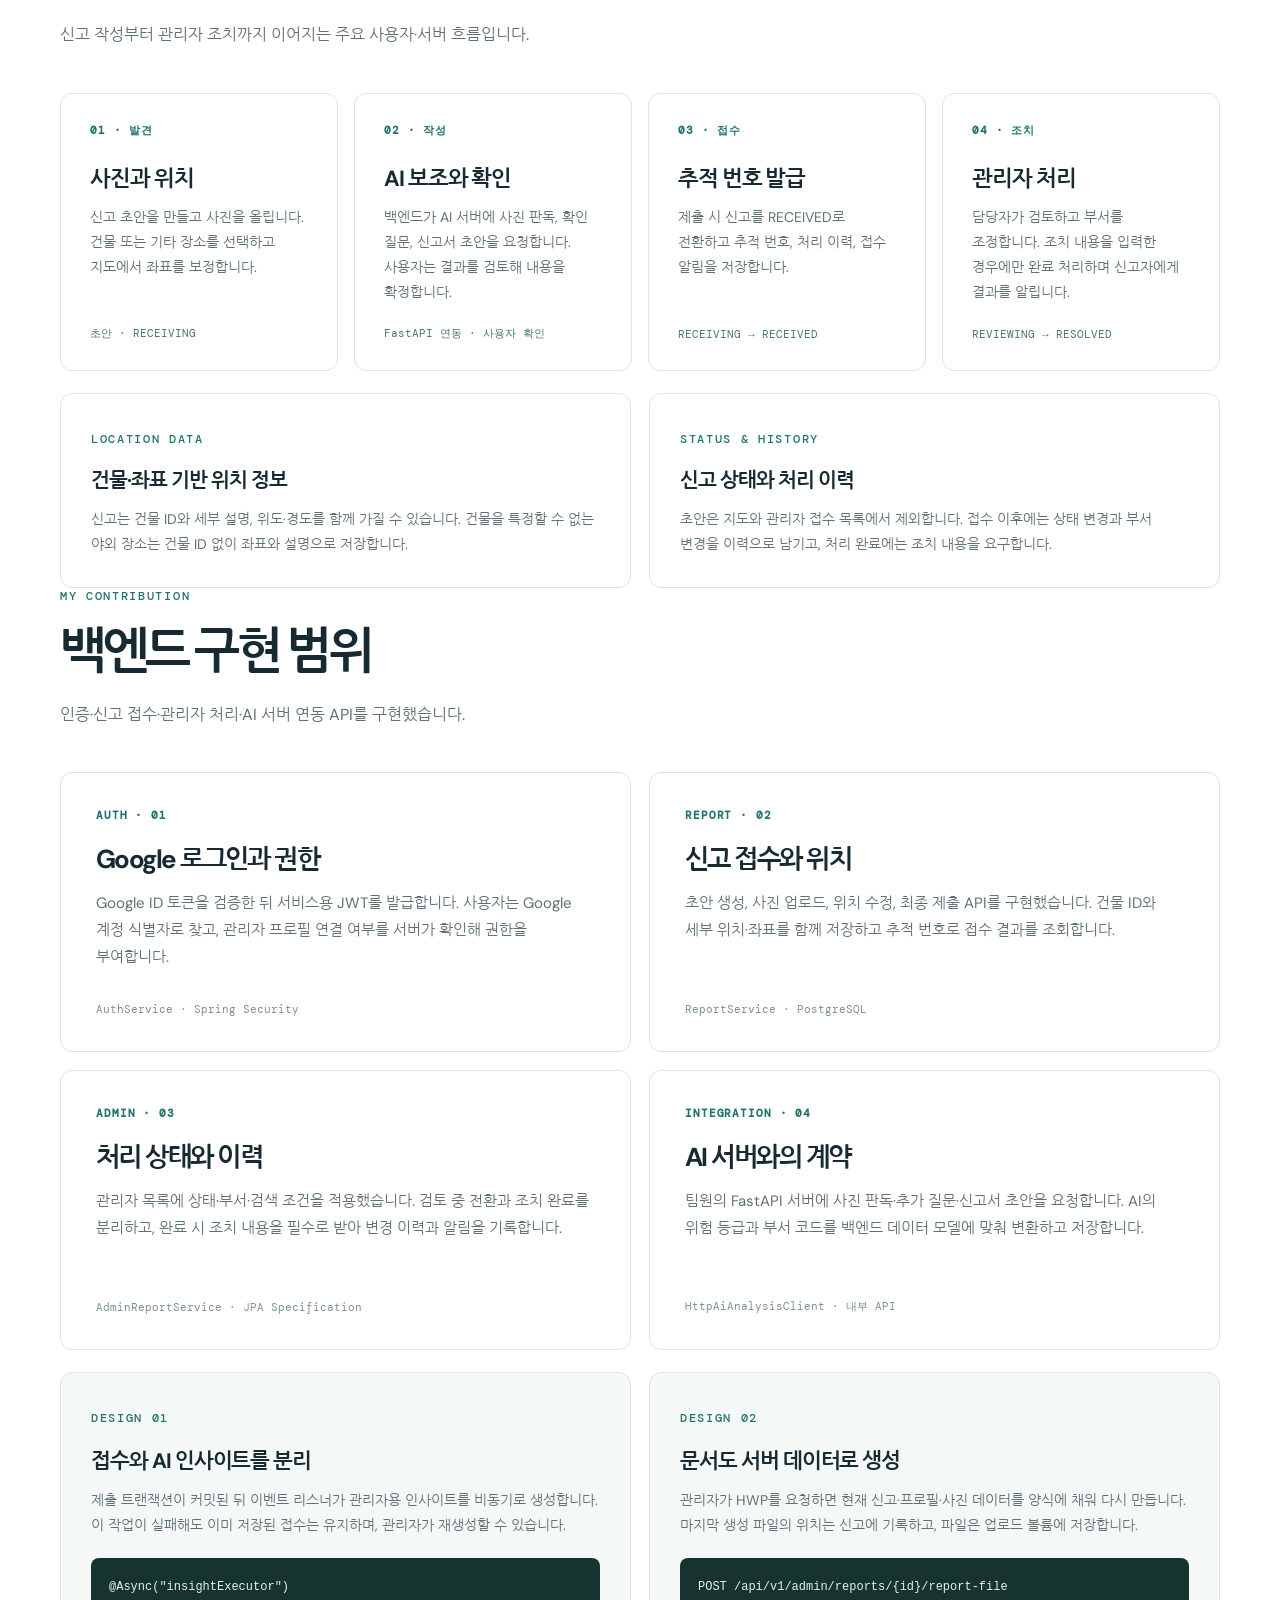
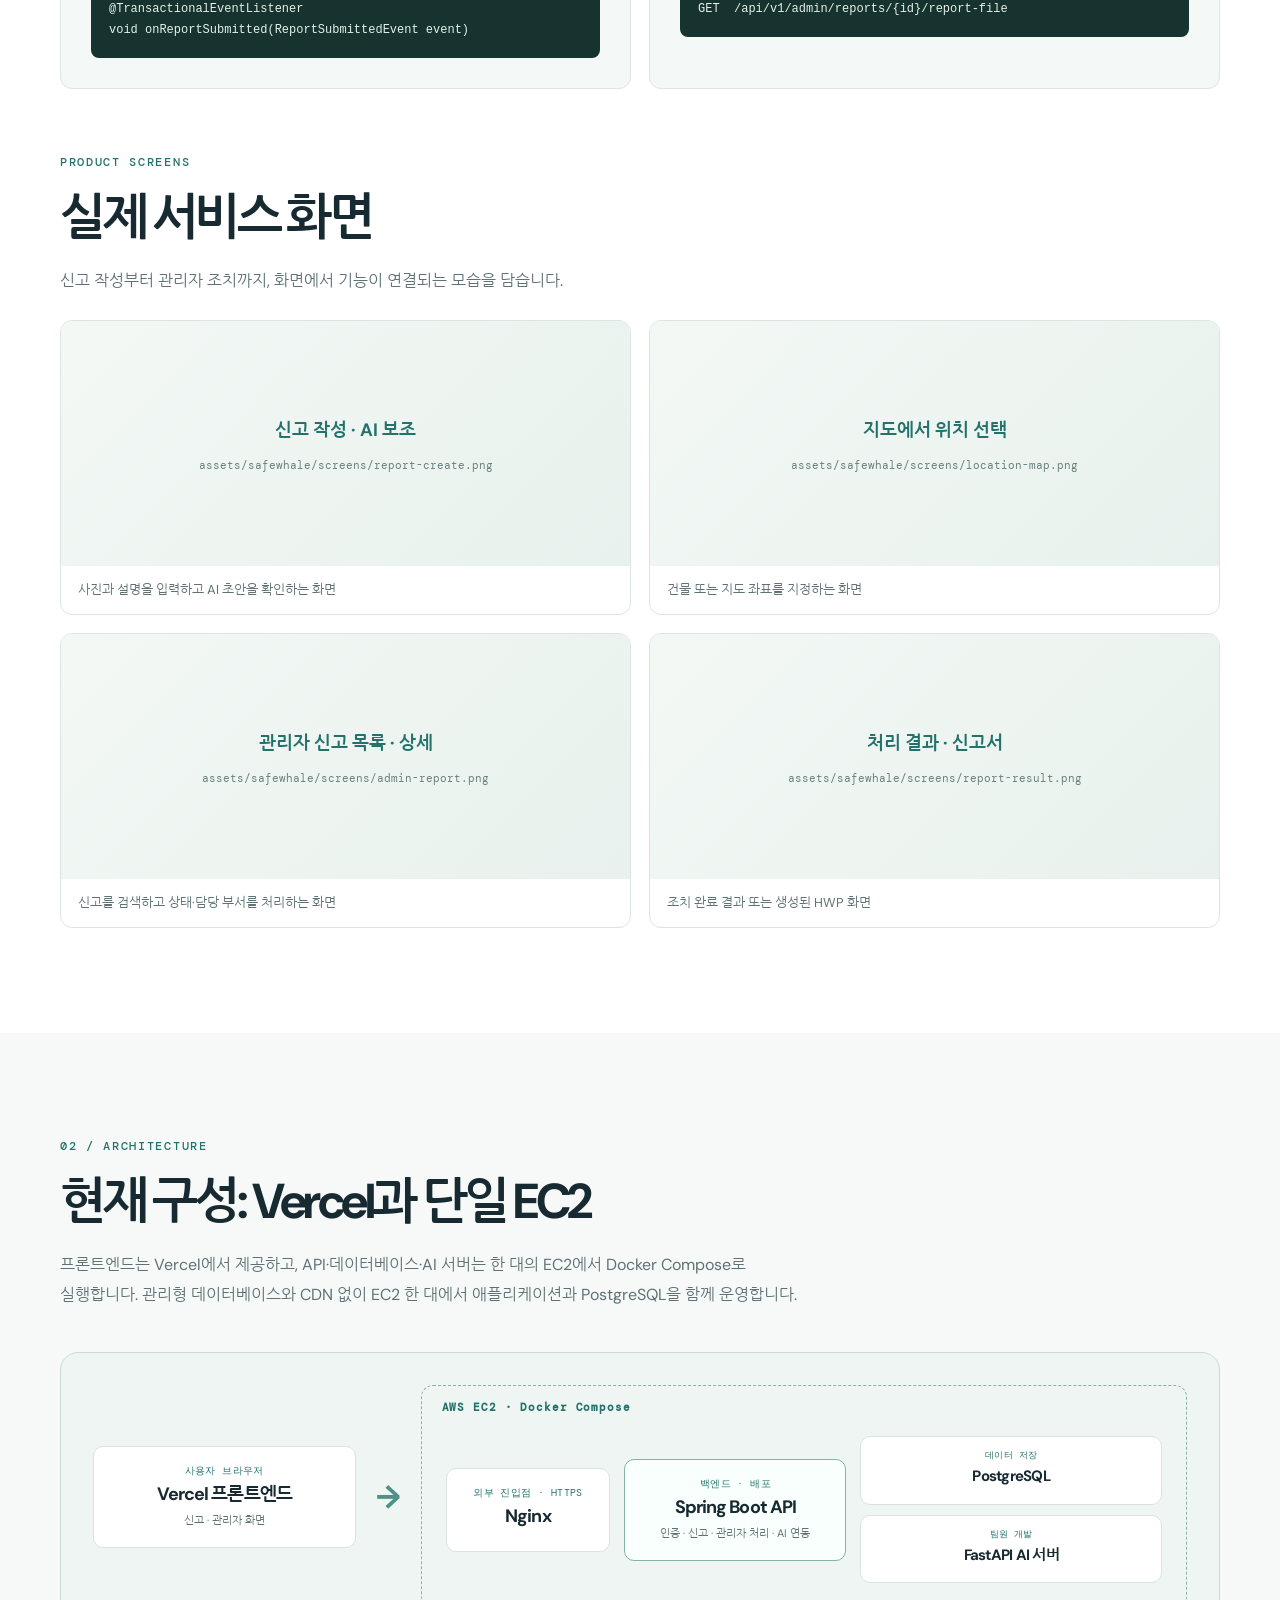
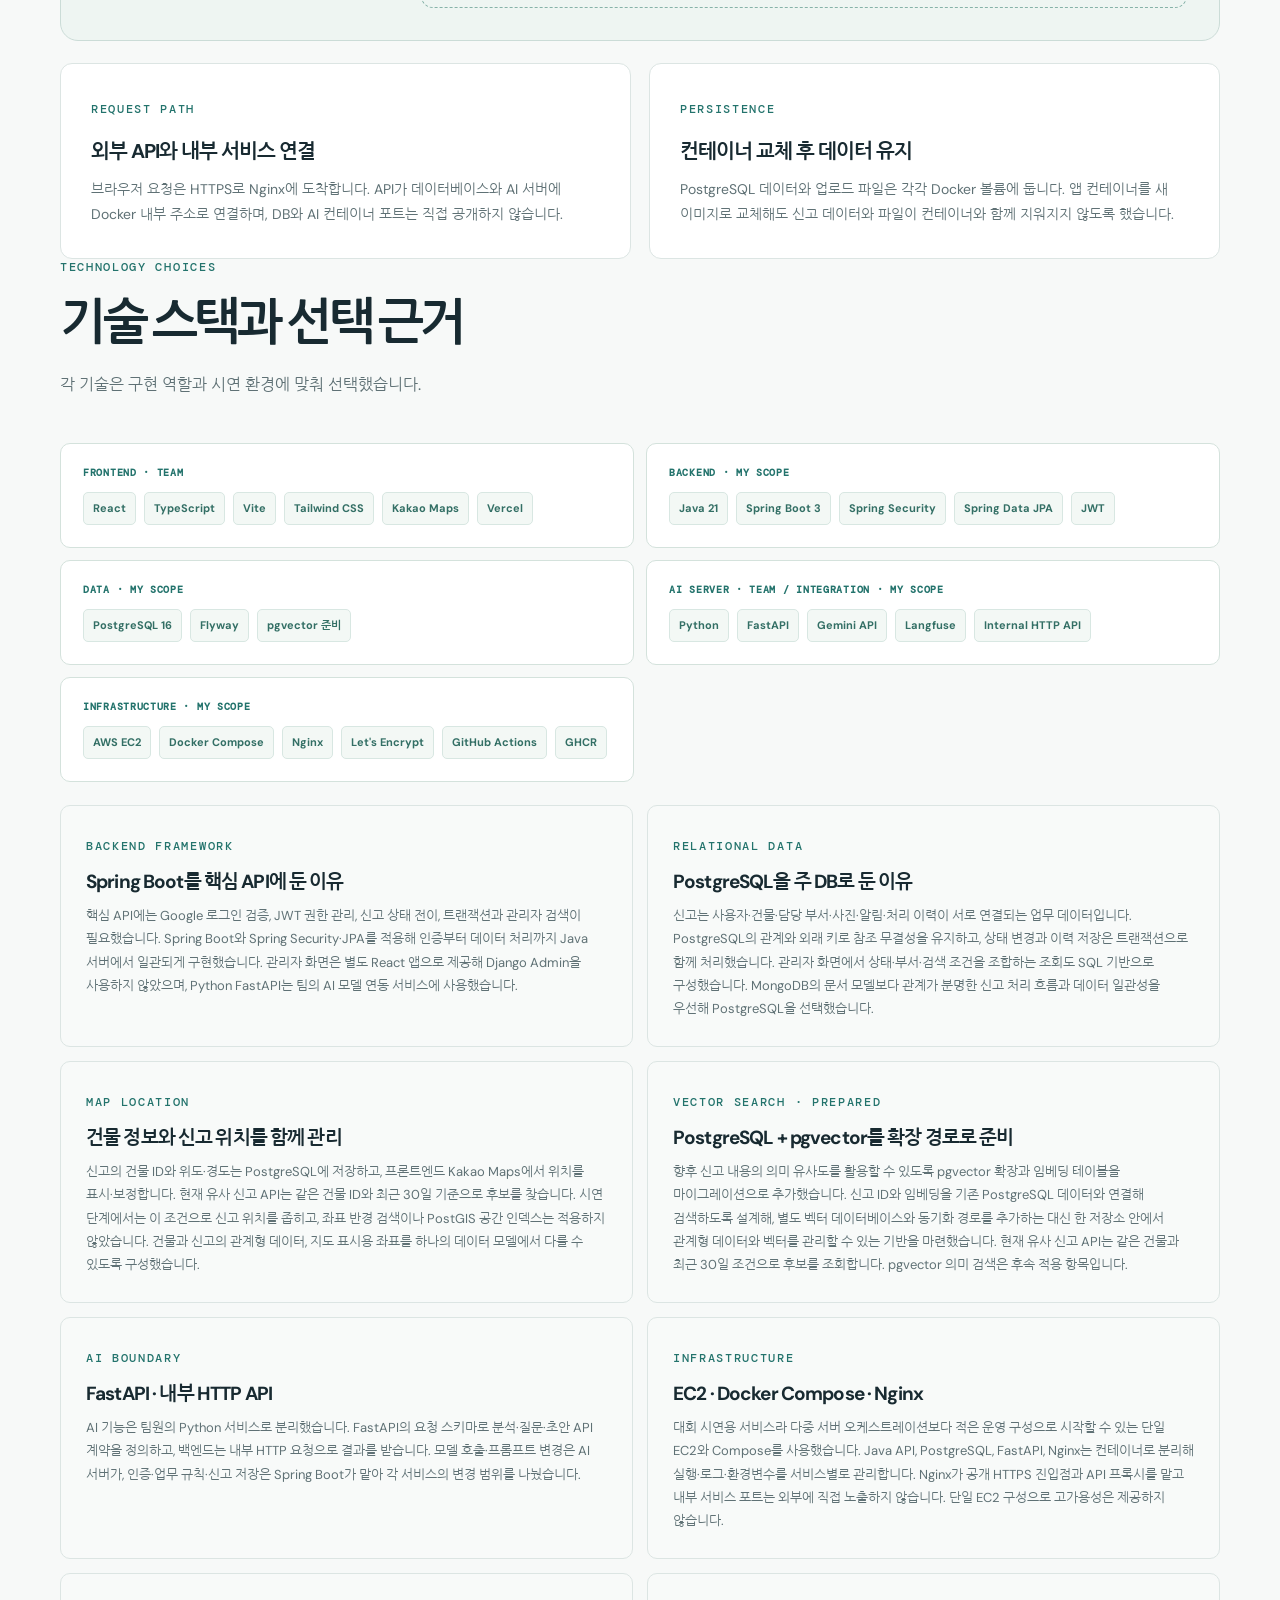
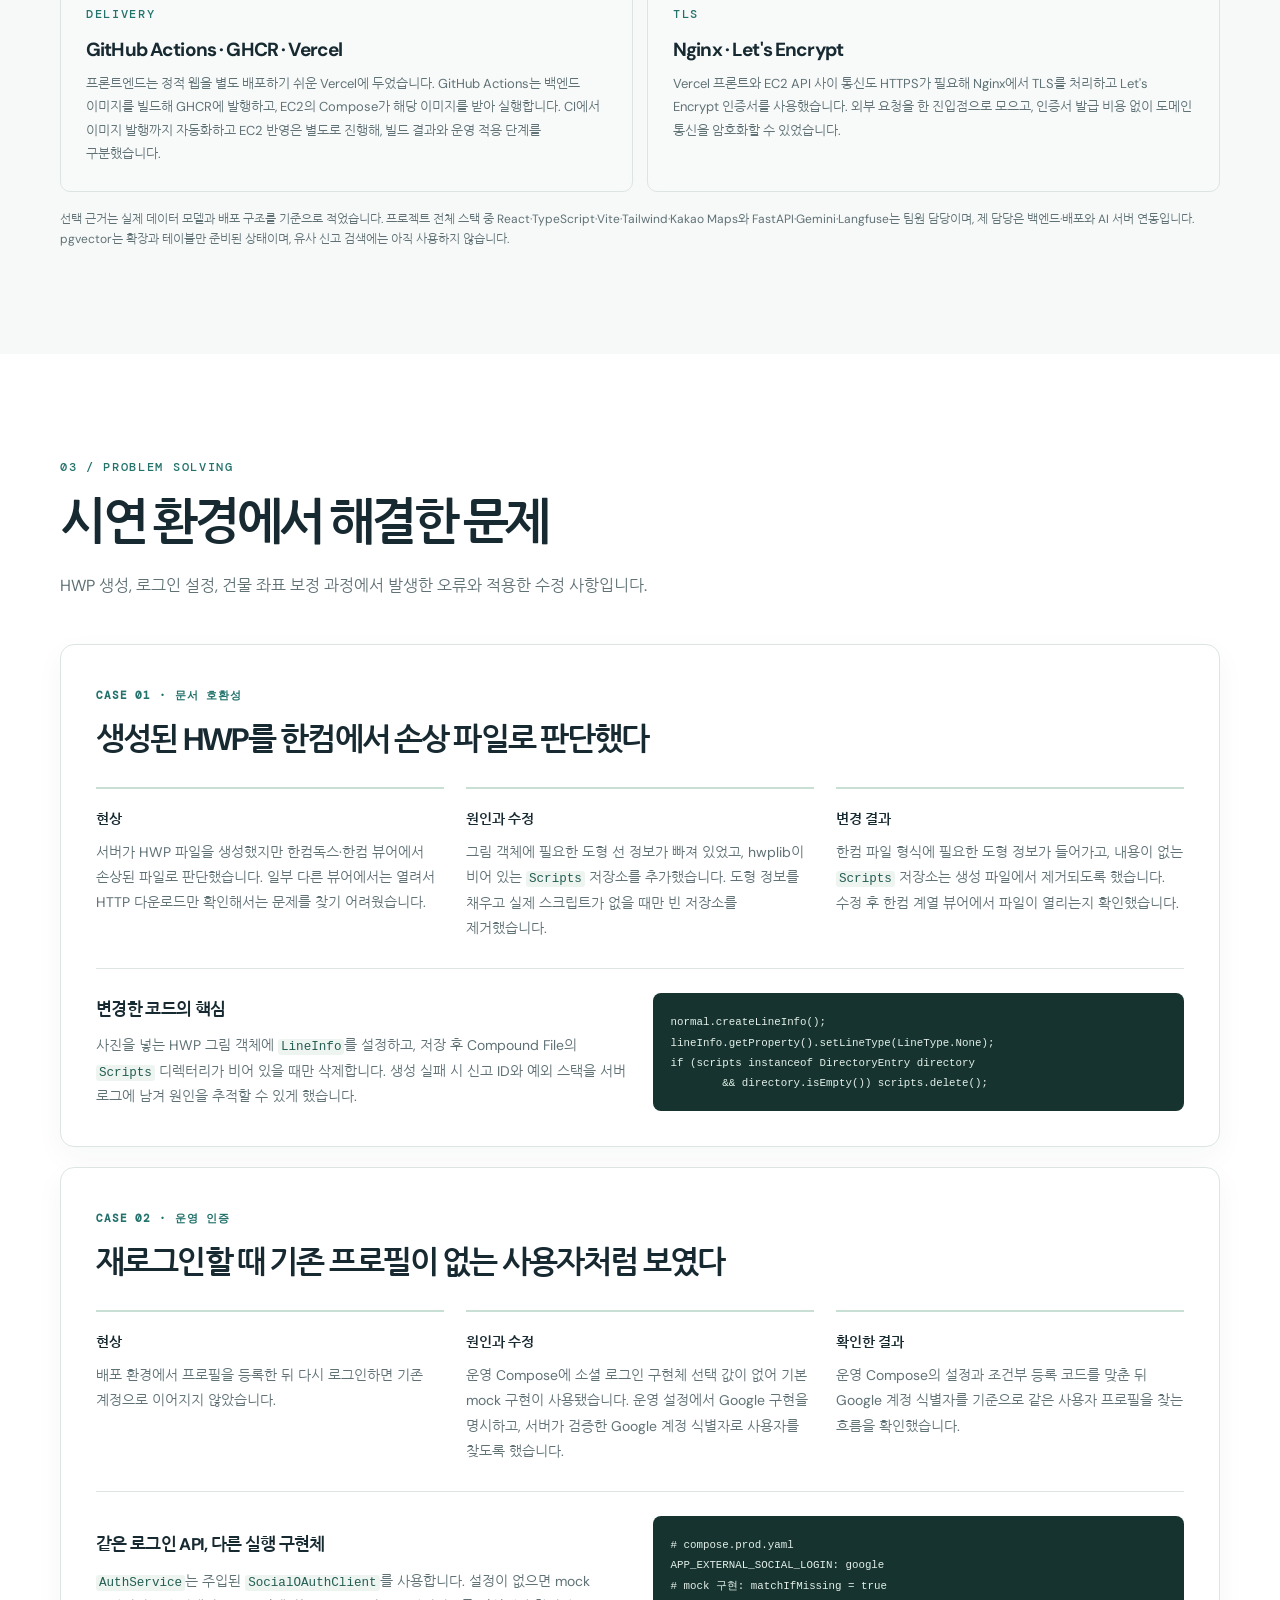
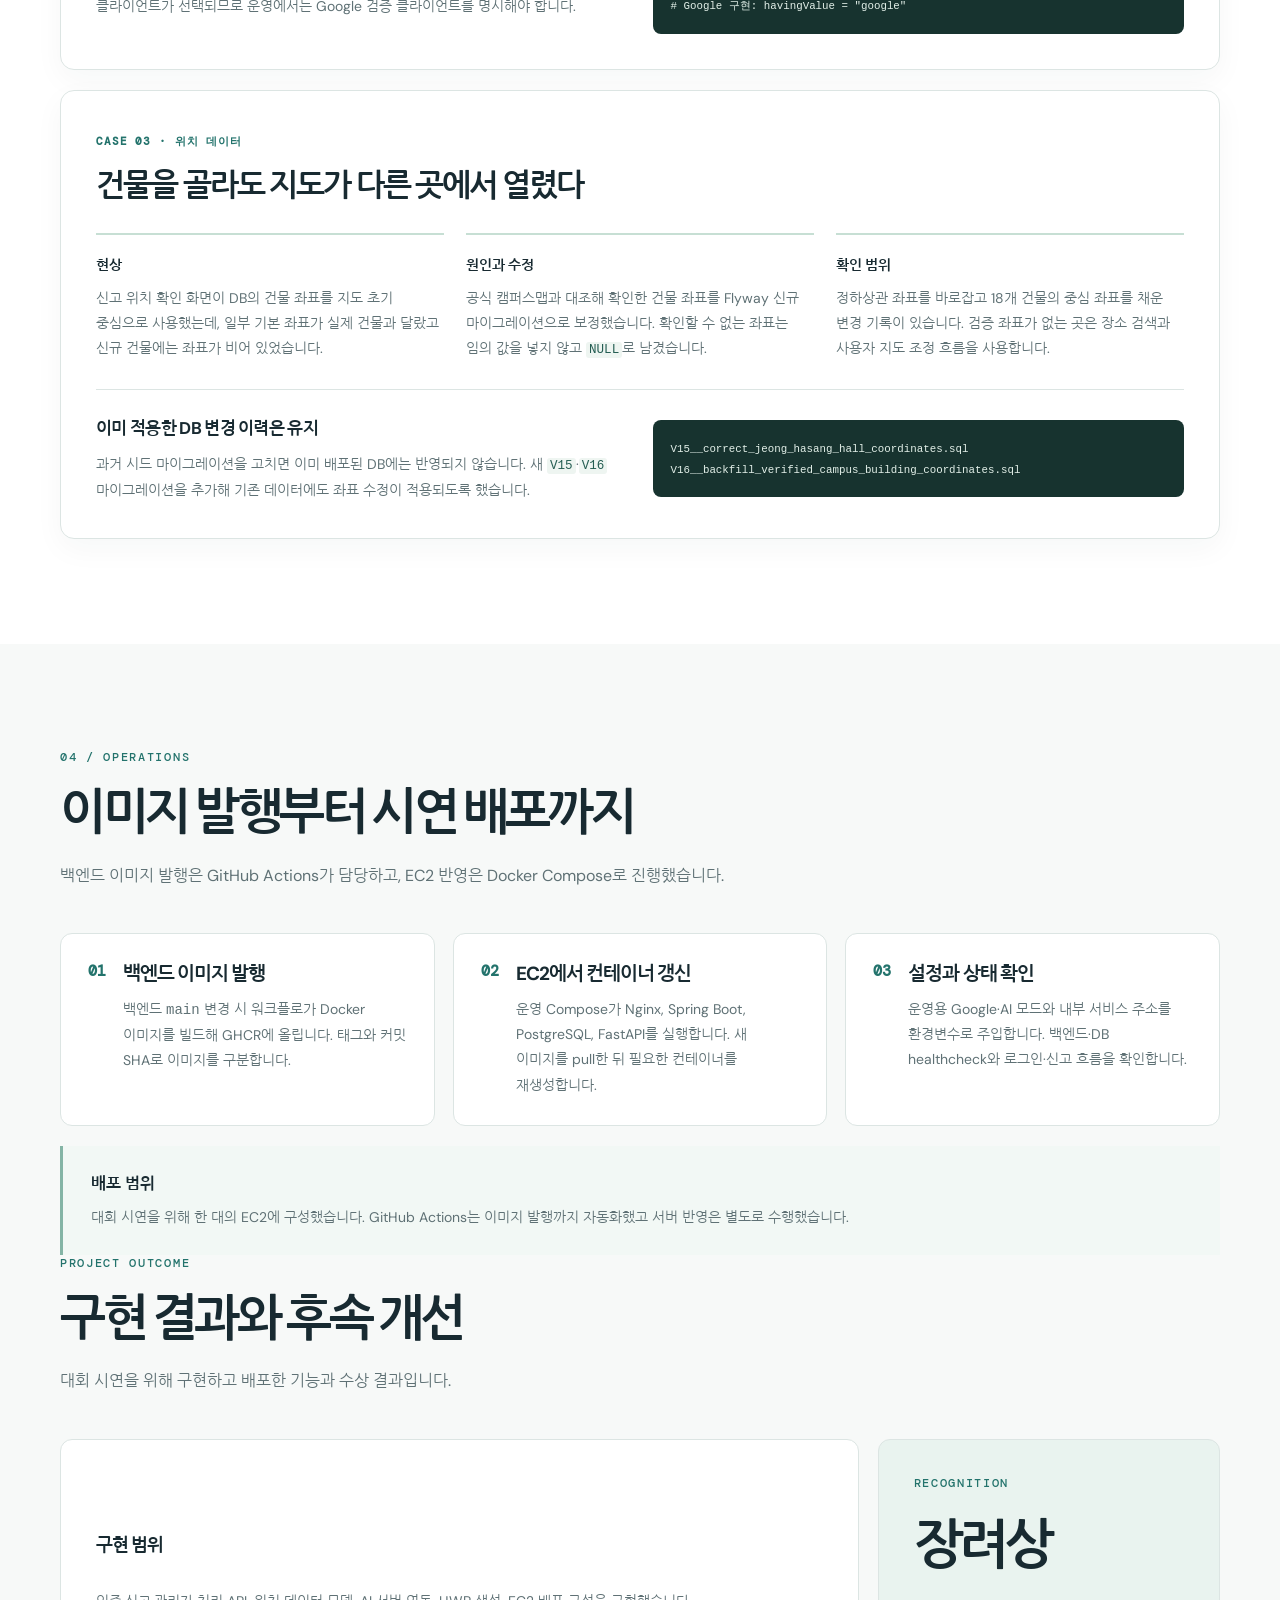
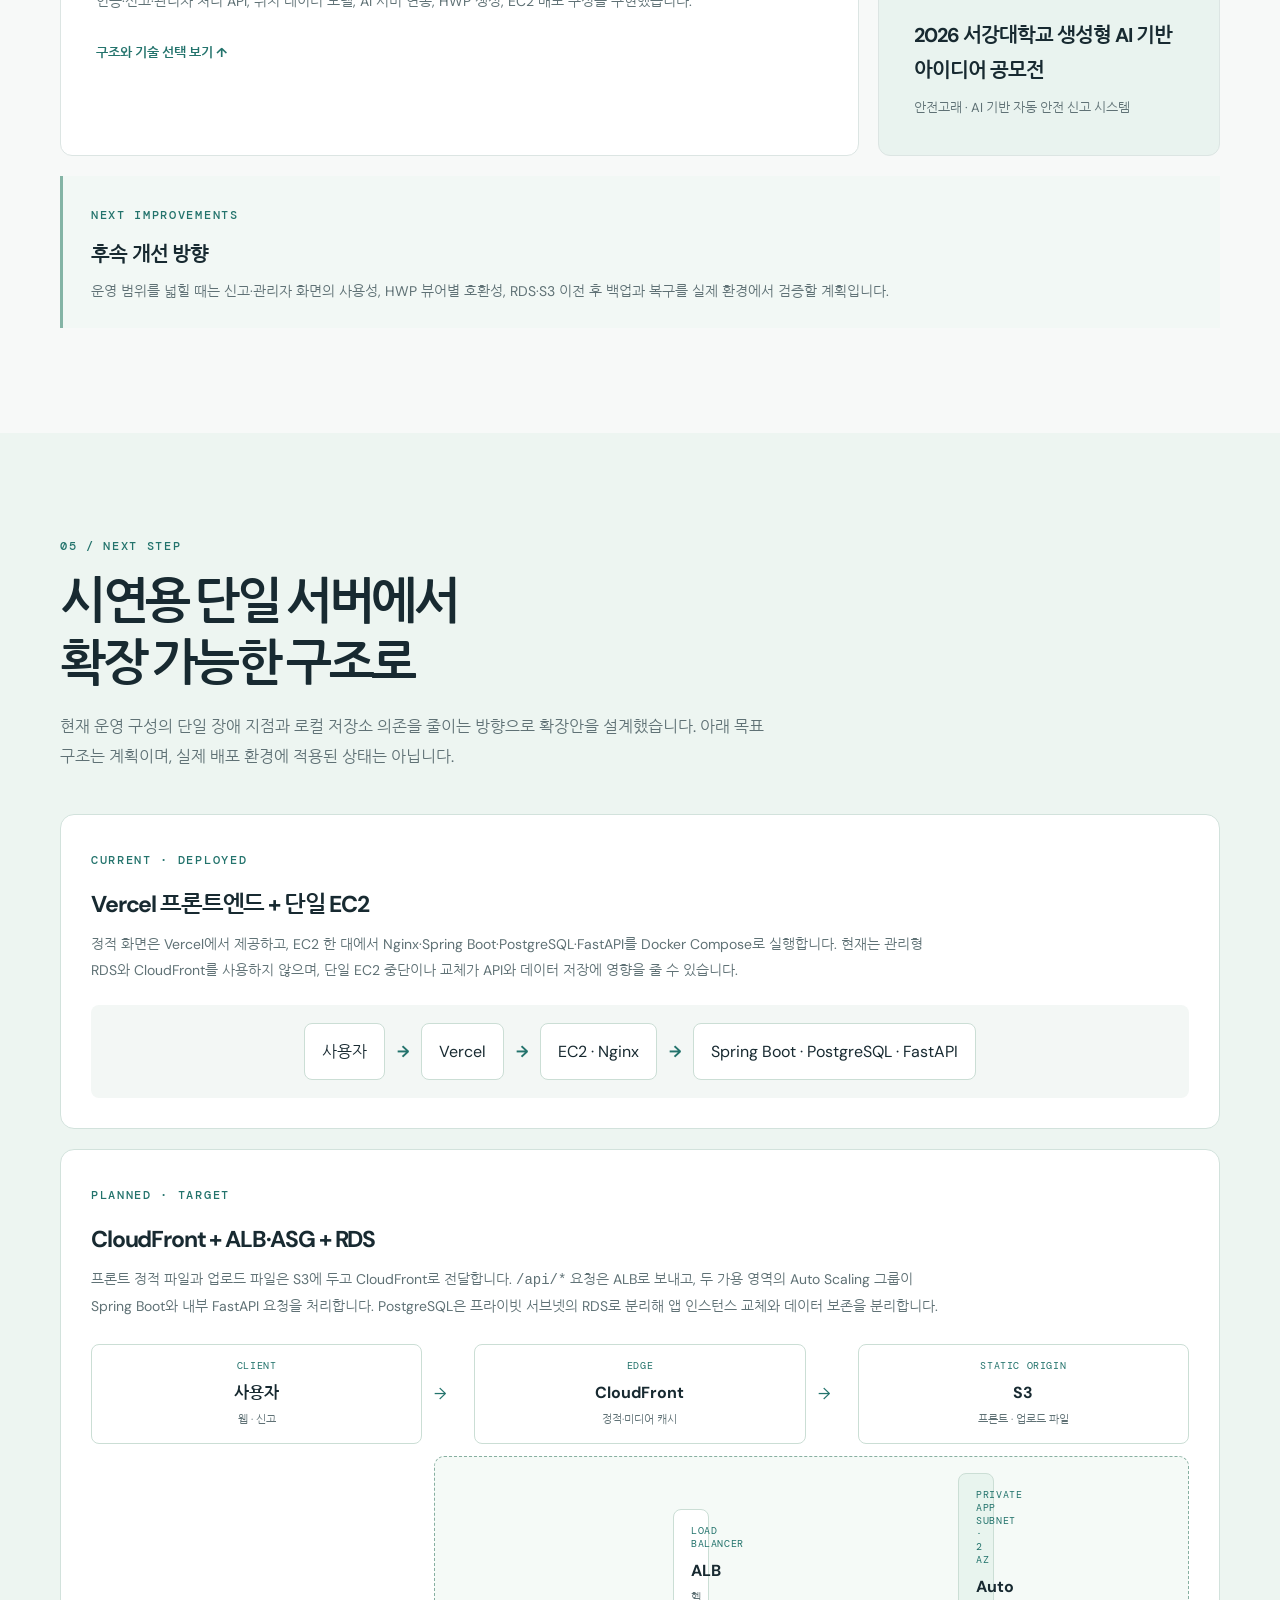
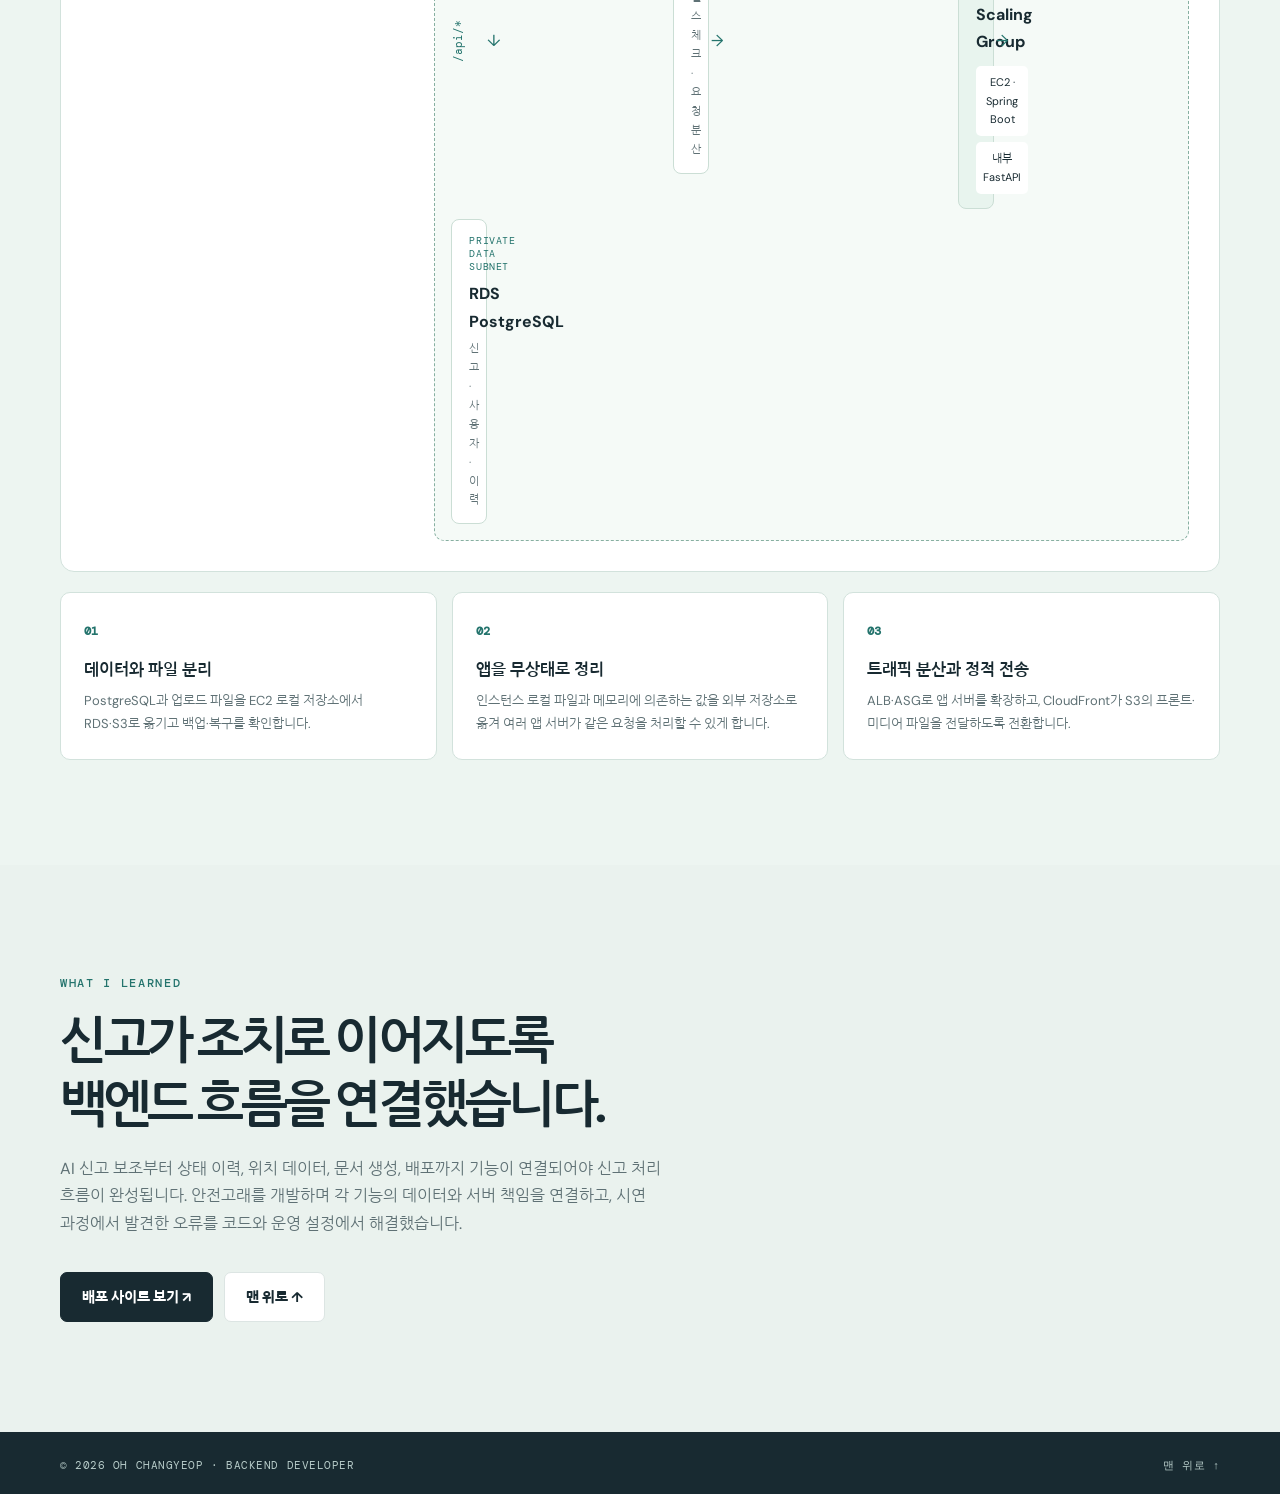
==== commit b7515810: "docs: add SafeWhale portfolio closing section" ====
--- a/safewhale.html
+++ b/safewhale.html
@@ -110,6 +110,8 @@
       <div class="whale-scale-steps"><article><span>01</span><h4>데이터와 파일 분리</h4><p>PostgreSQL과 업로드 파일을 EC2 로컬 저장소에서 RDS·S3로 옮기고 백업·복구를 확인합니다.</p></article><article><span>02</span><h4>앱을 무상태로 정리</h4><p>인스턴스 로컬 파일과 메모리에 의존하는 값을 외부 저장소로 옮겨 여러 앱 서버가 같은 요청을 처리할 수 있게 합니다.</p></article><article><span>03</span><h4>트래픽 분산과 정적 전송</h4><p>ALB·ASG로 앱 서버를 확장하고, CloudFront가 S3의 프론트·미디어 파일을 전달하도록 전환합니다.</p></article></div>
     </div></section>
 
+    <section class="whale-closing"><div class="wrap"><p class="eyebrow">WHAT I LEARNED</p><h2>신고가 조치로 이어지도록<br>백엔드 흐름을 연결했습니다.</h2><p>AI 신고 보조부터 상태 이력, 위치 데이터, 문서 생성, 배포까지 기능이 연결되어야 신고 처리 흐름이 완성됩니다. 안전고래를 개발하며 각 기능의 데이터와 서버 책임을 연결하고, 시연 과정에서 발견한 오류를 코드와 운영 설정에서 해결했습니다.</p><div class="hero-actions"><a class="button button-dark" href="https://safewhale.vercel.app/" target="_blank" rel="noopener noreferrer">배포 사이트 보기 ↗</a><a class="button button-light" href="#top">맨 위로 ↑</a></div></div></section>
+
     </main>
   <footer><div class="wrap footer-inner"><span>© 2026 OH CHANGYEOP · BACKEND DEVELOPER</span><a href="#top">맨 위로 ↑</a></div></footer>
 </body>
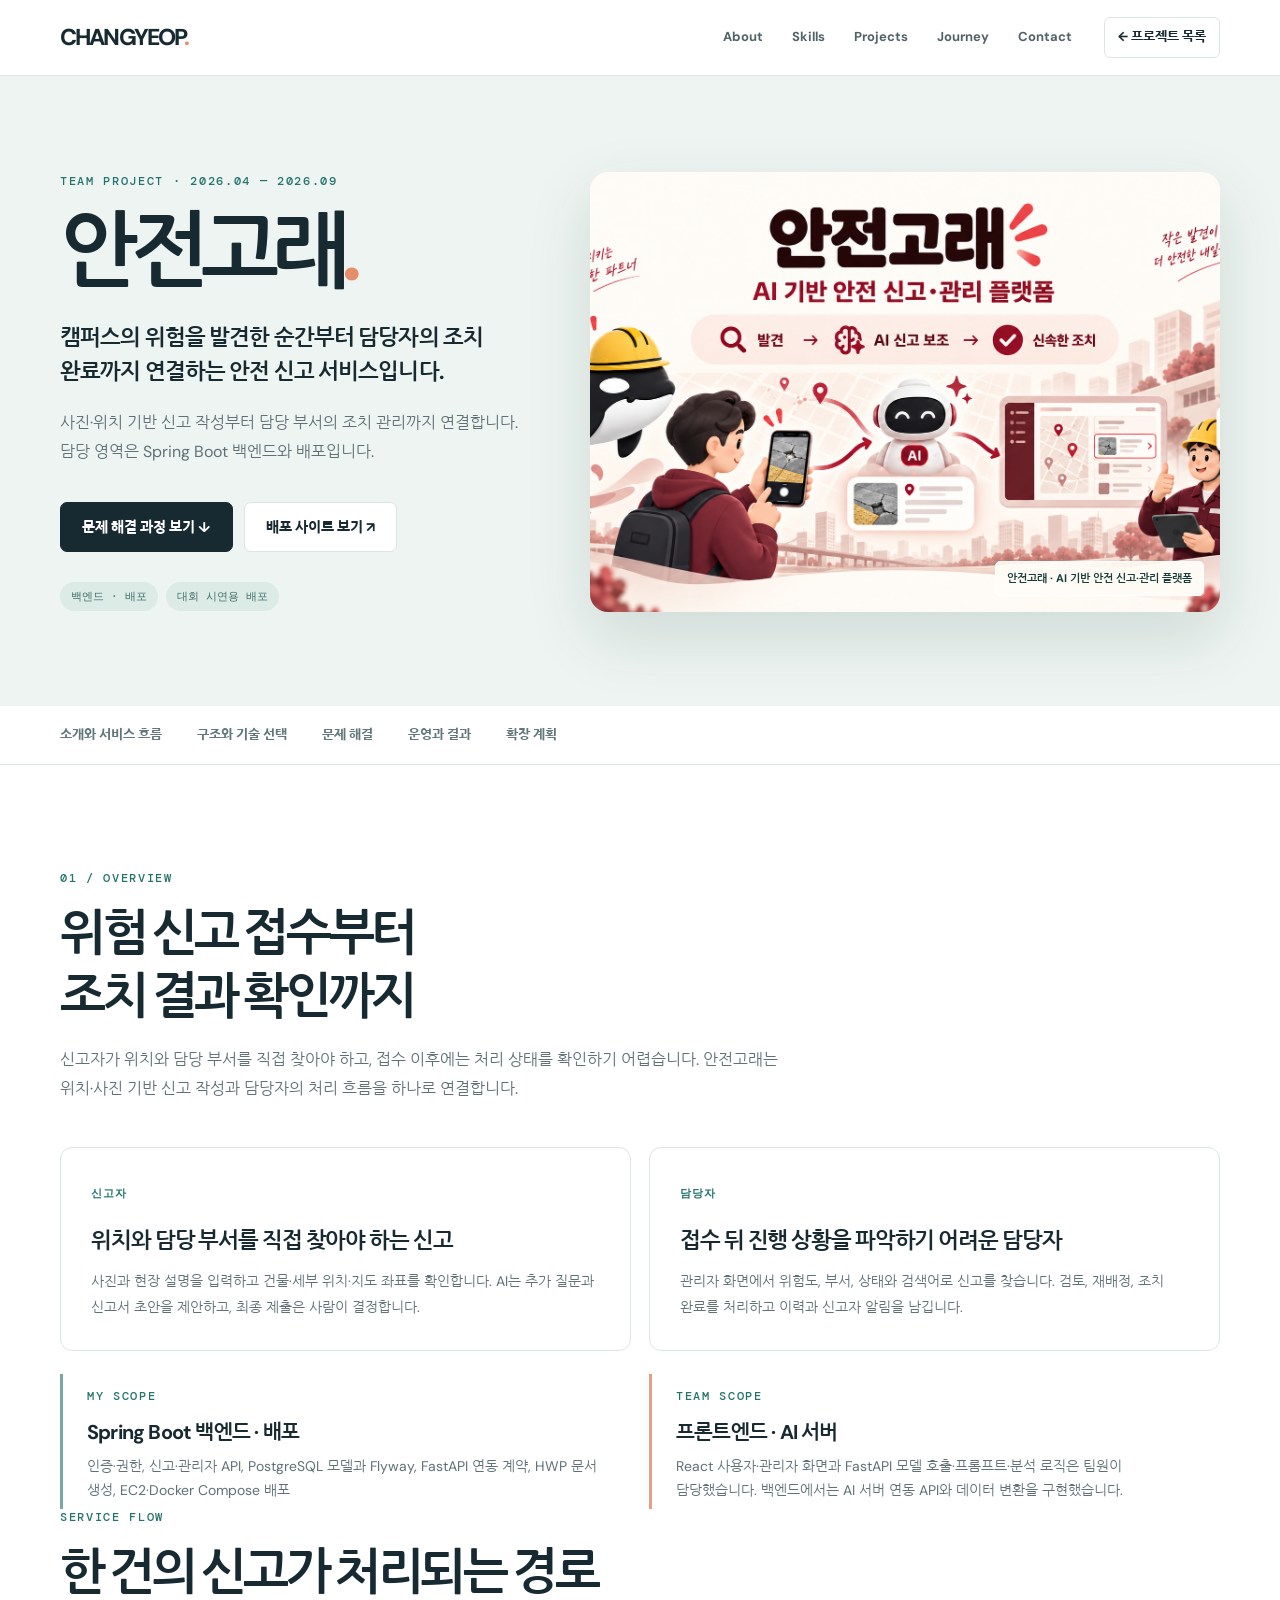
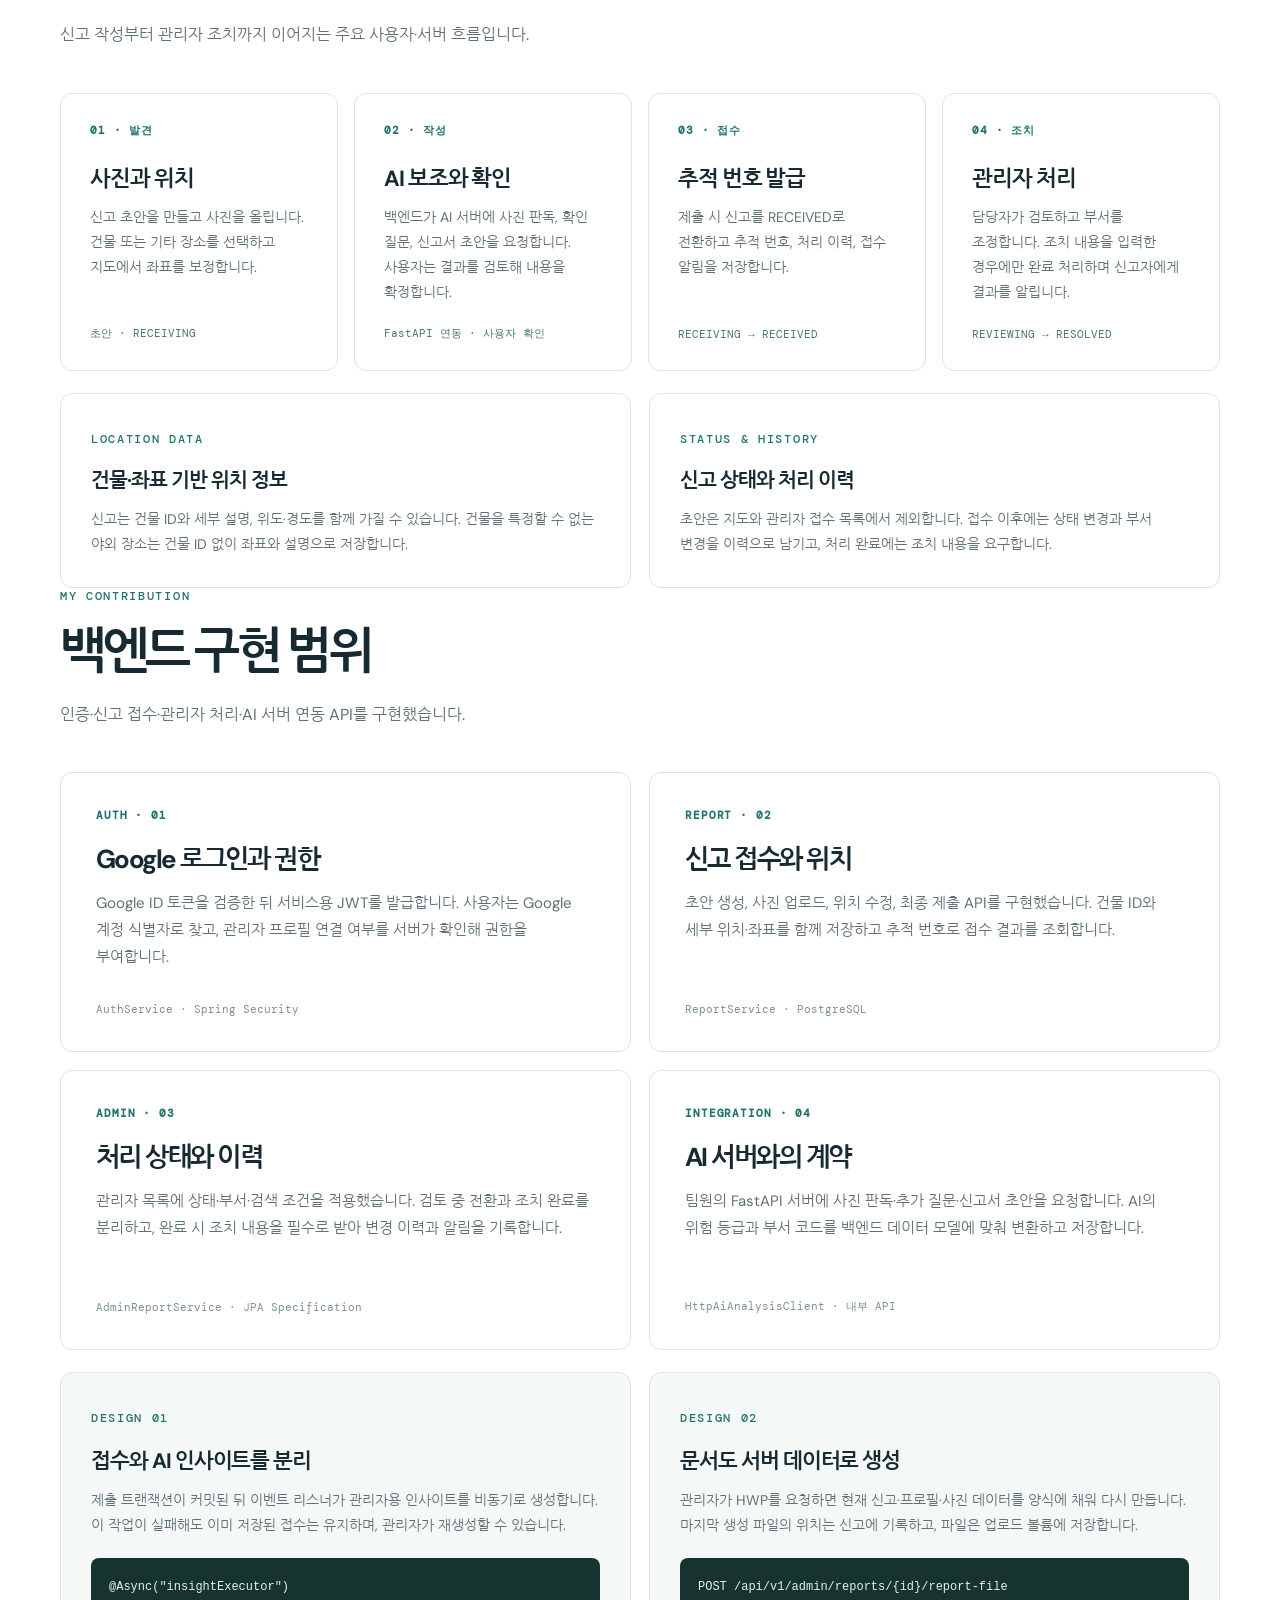
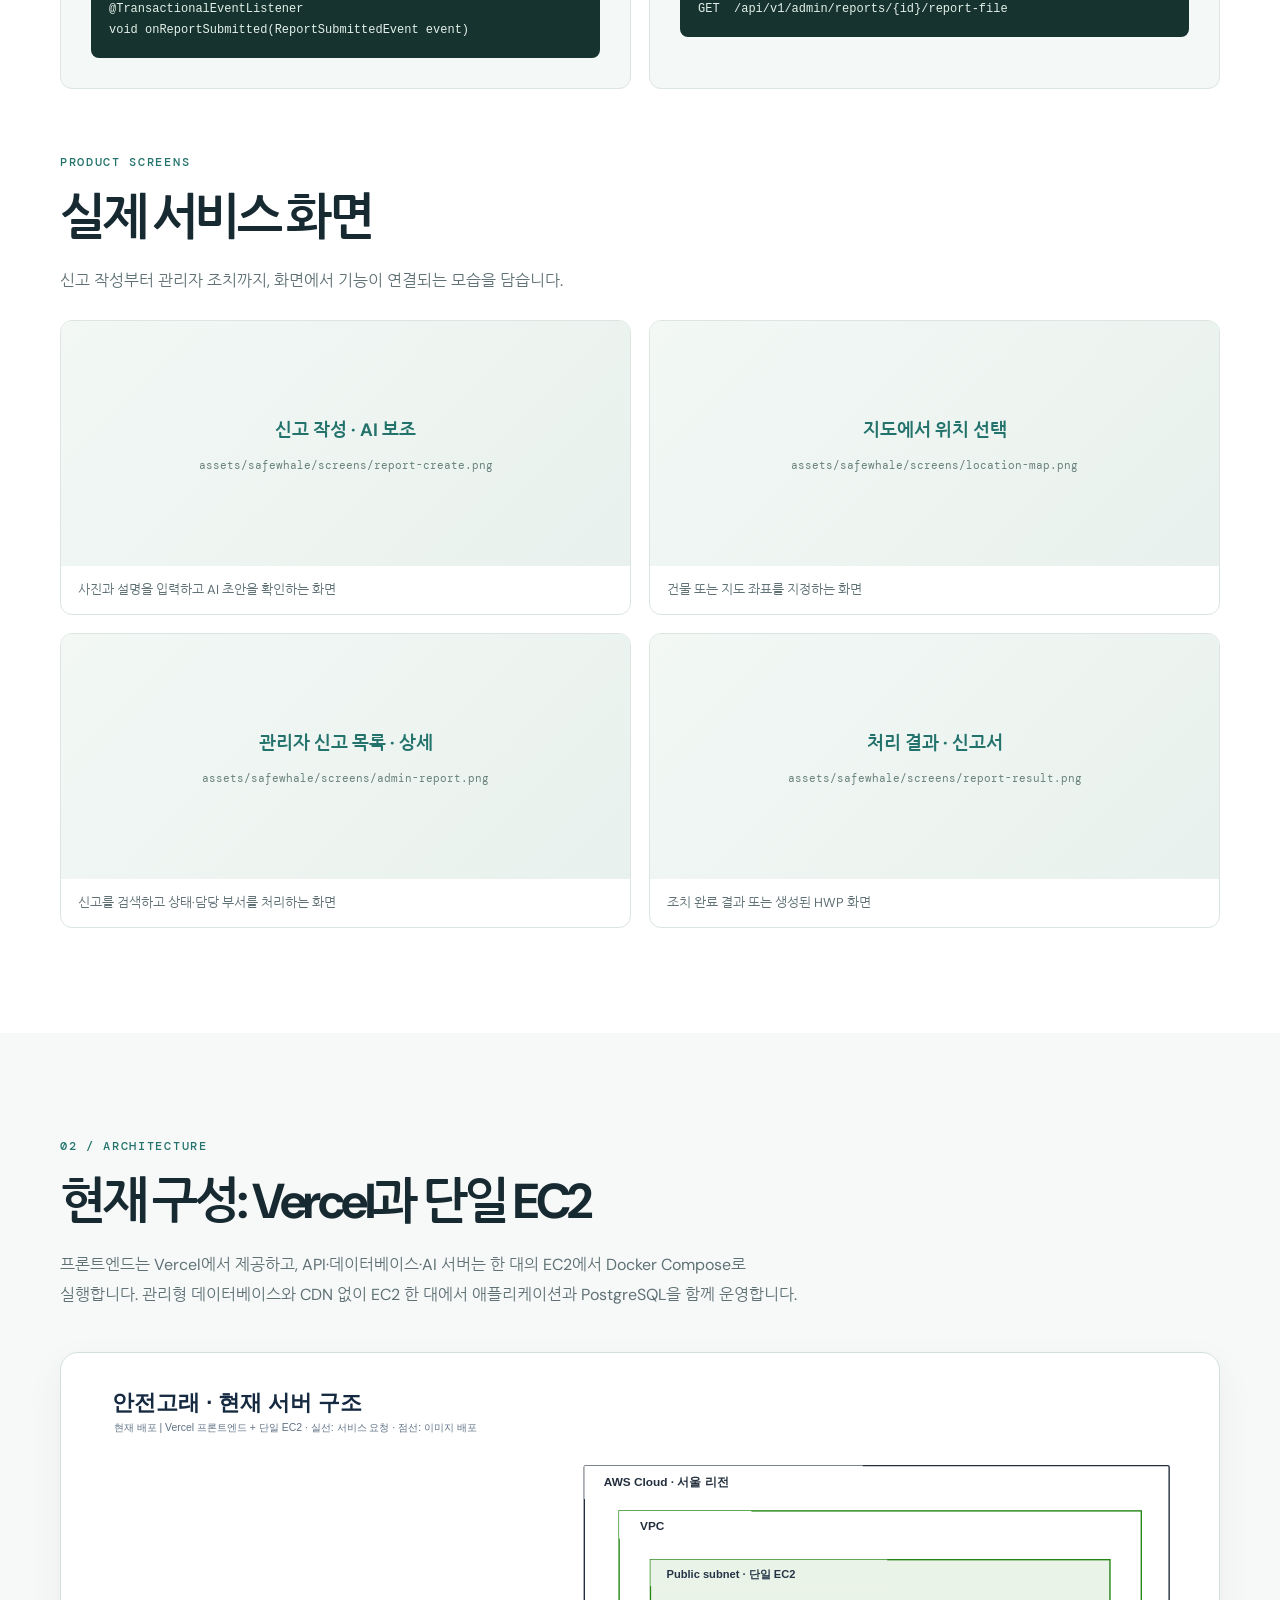
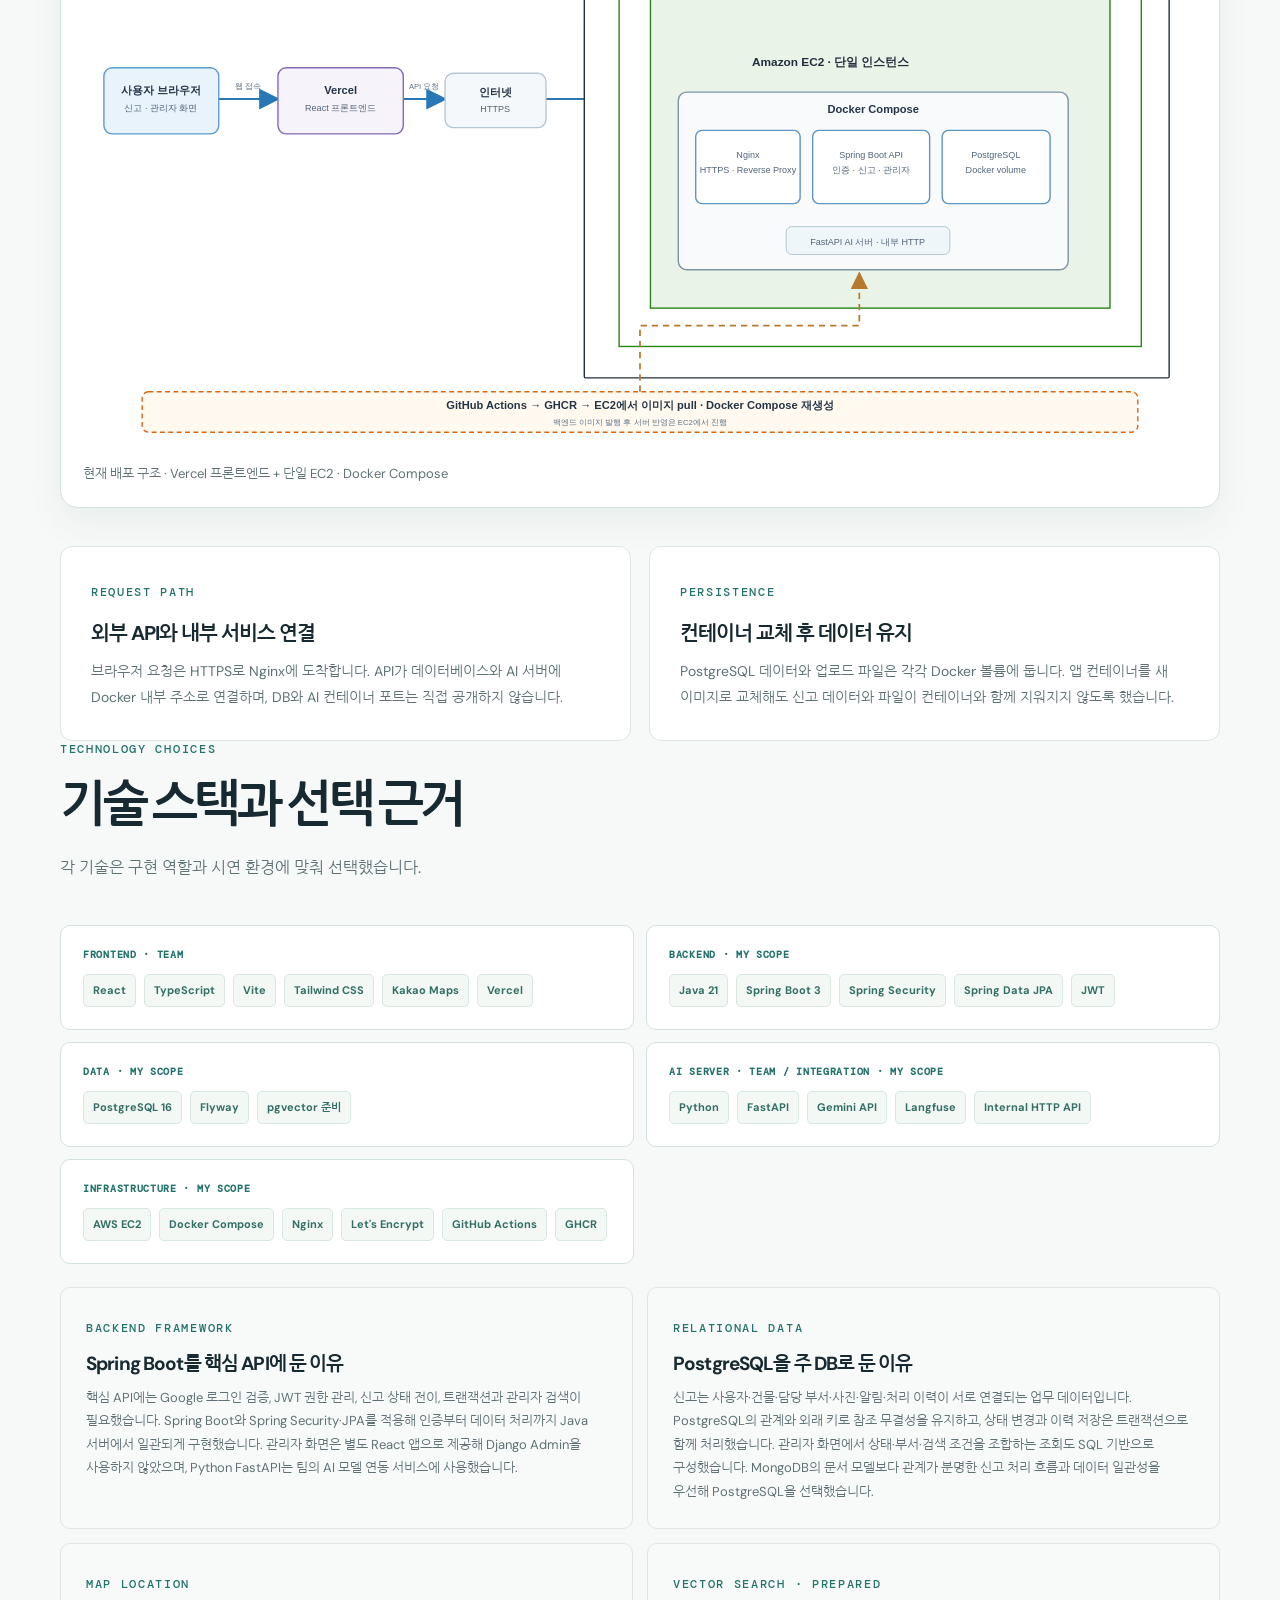
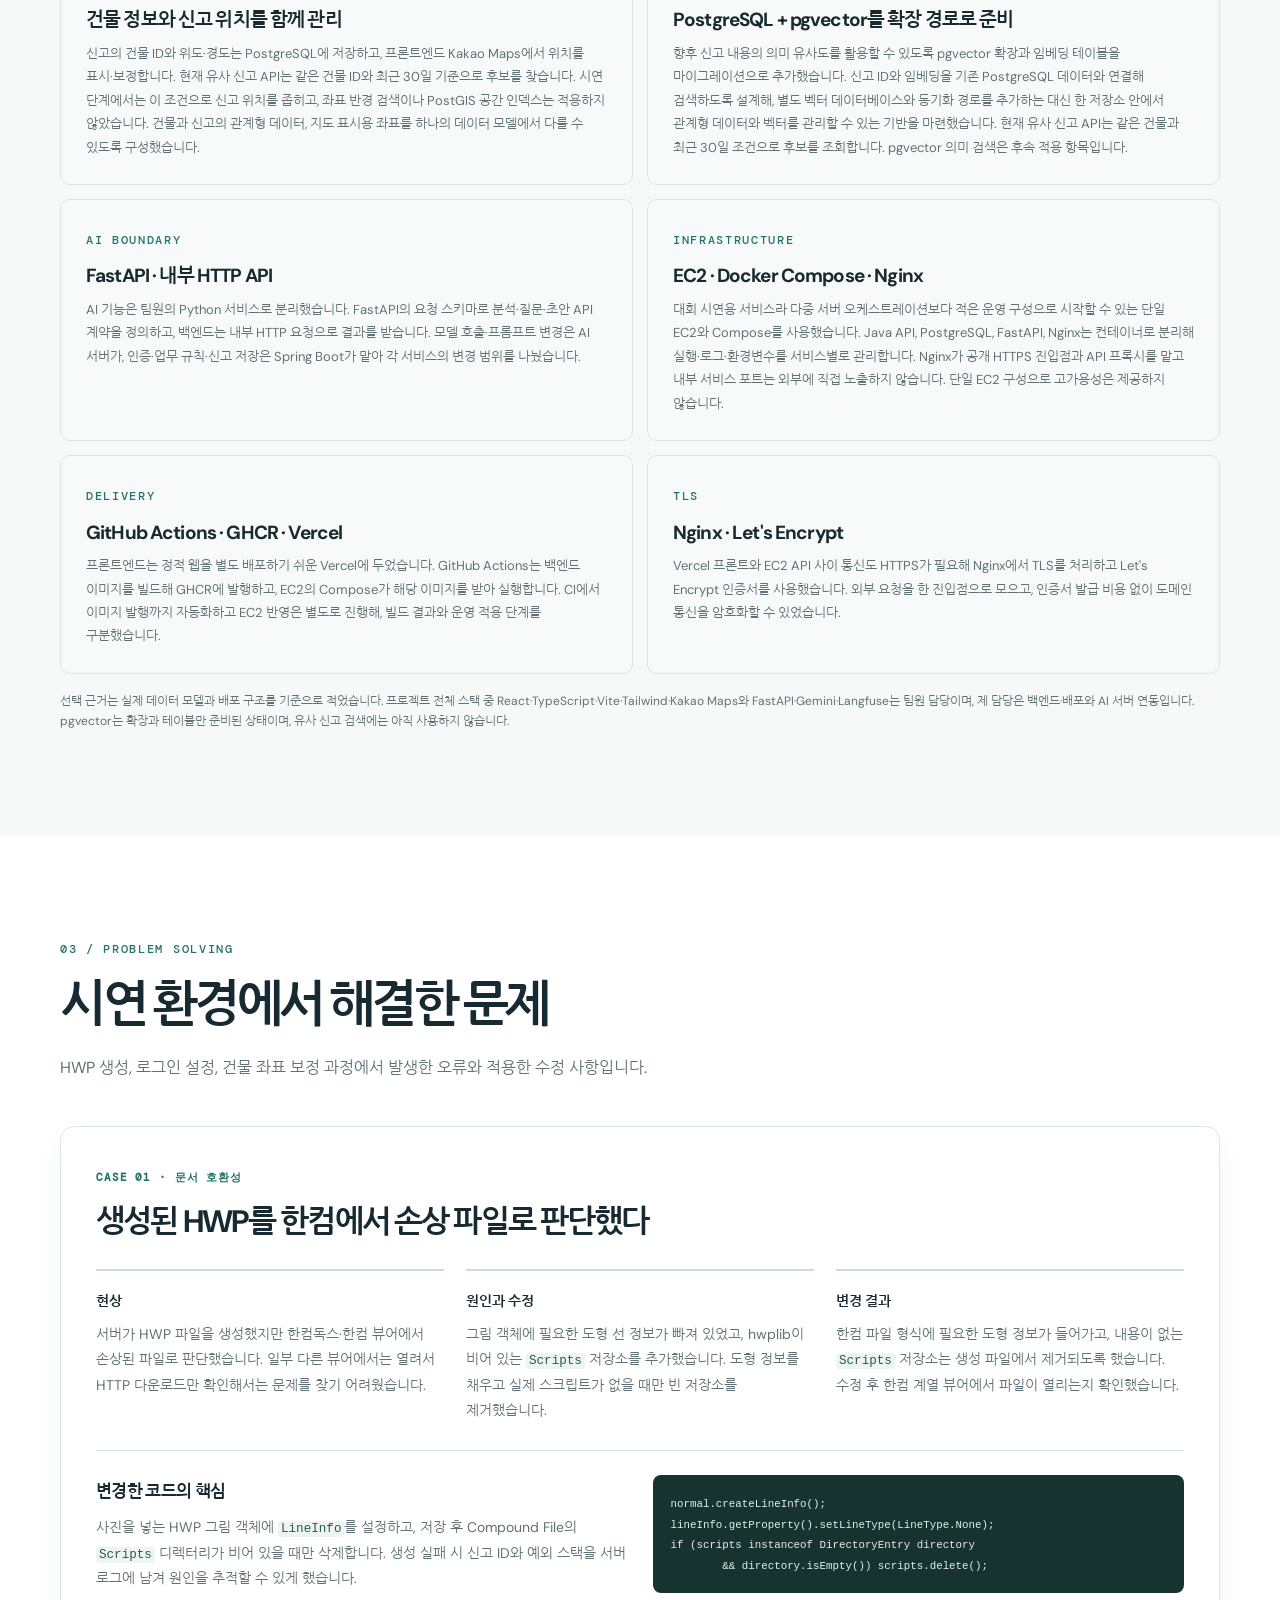
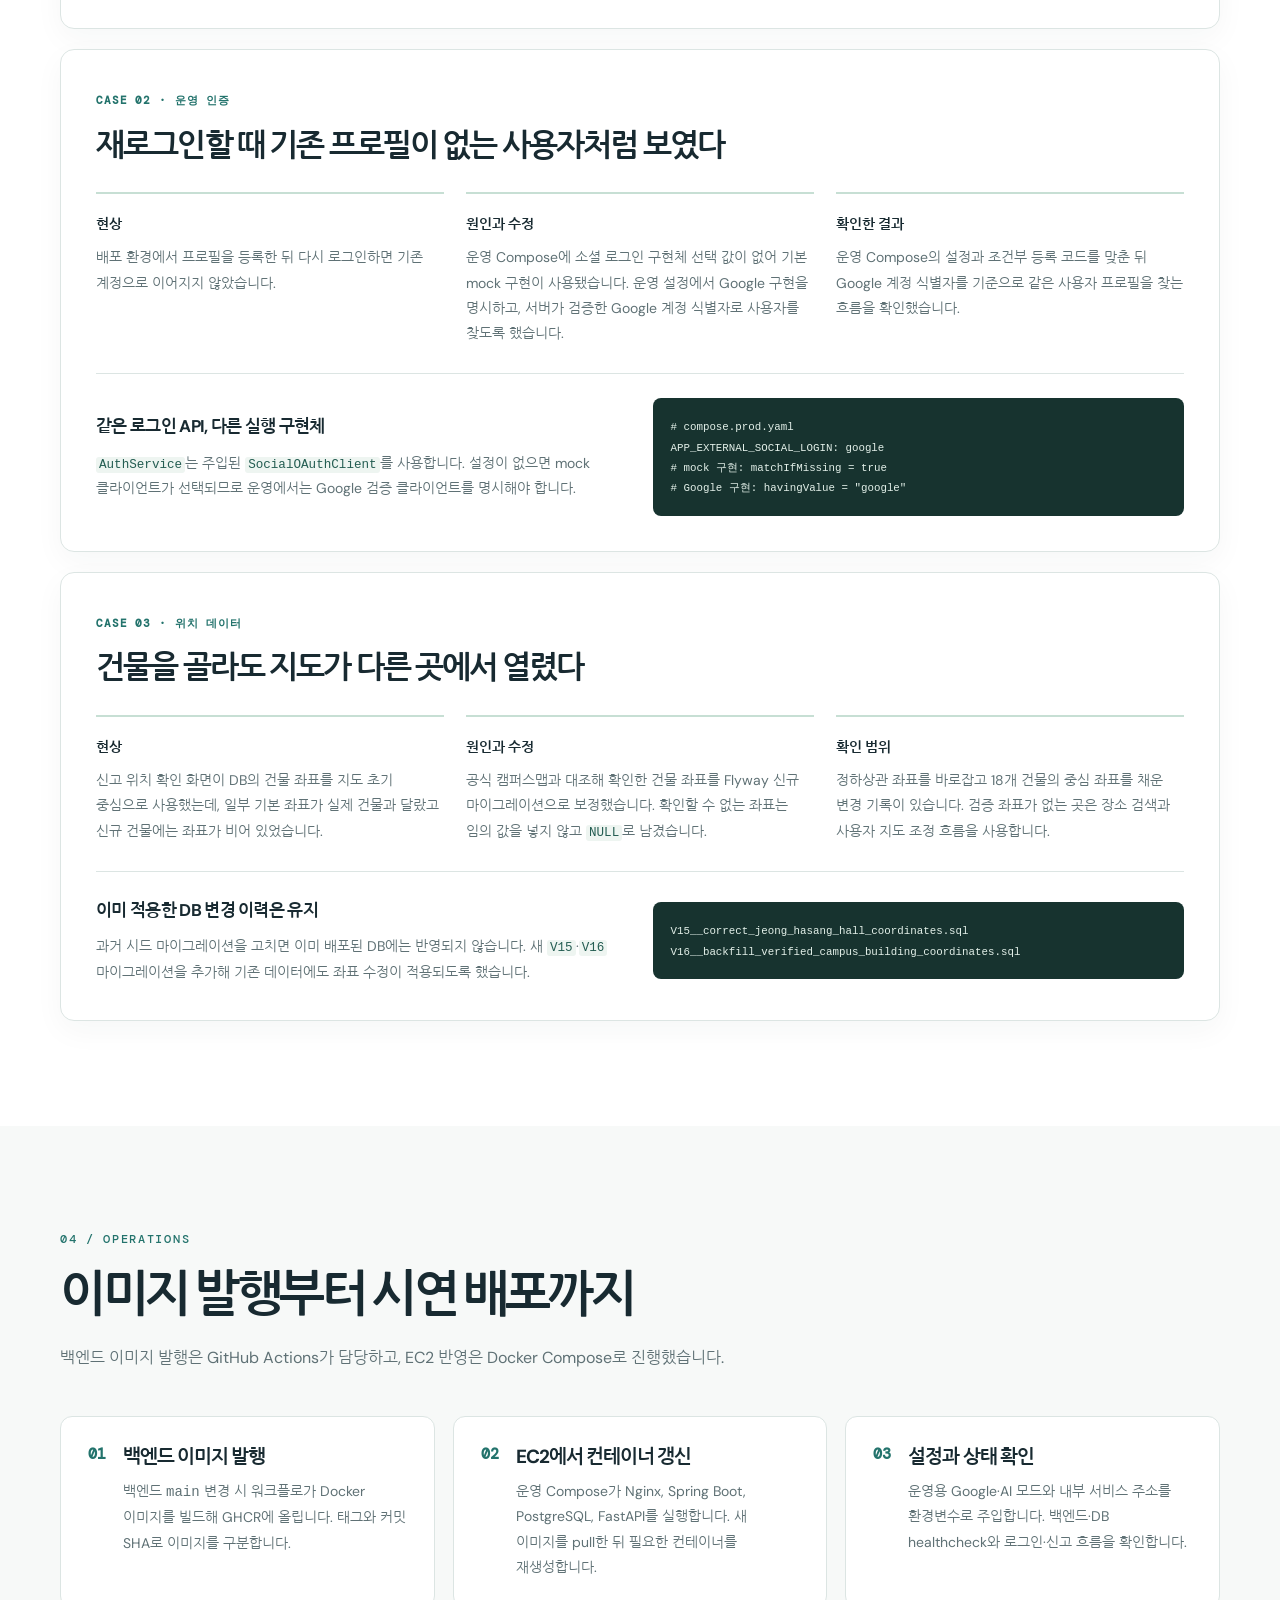
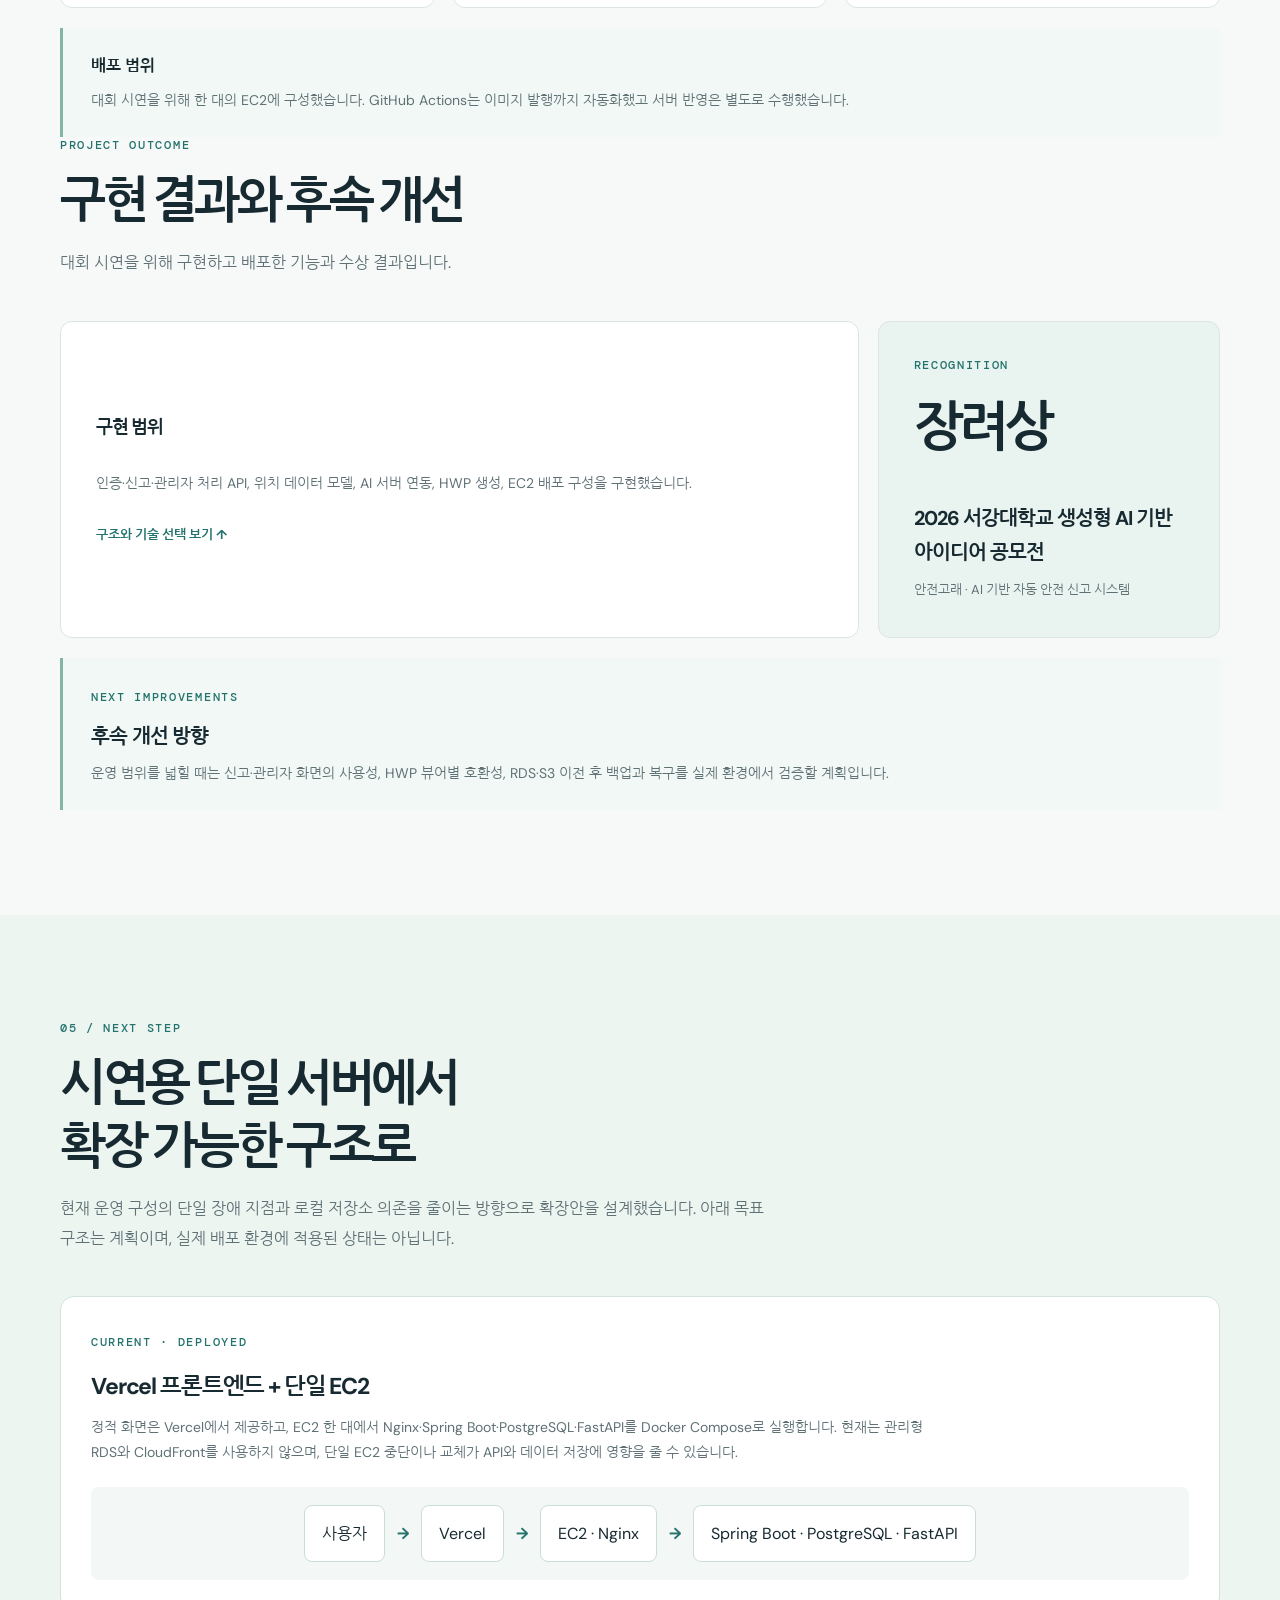
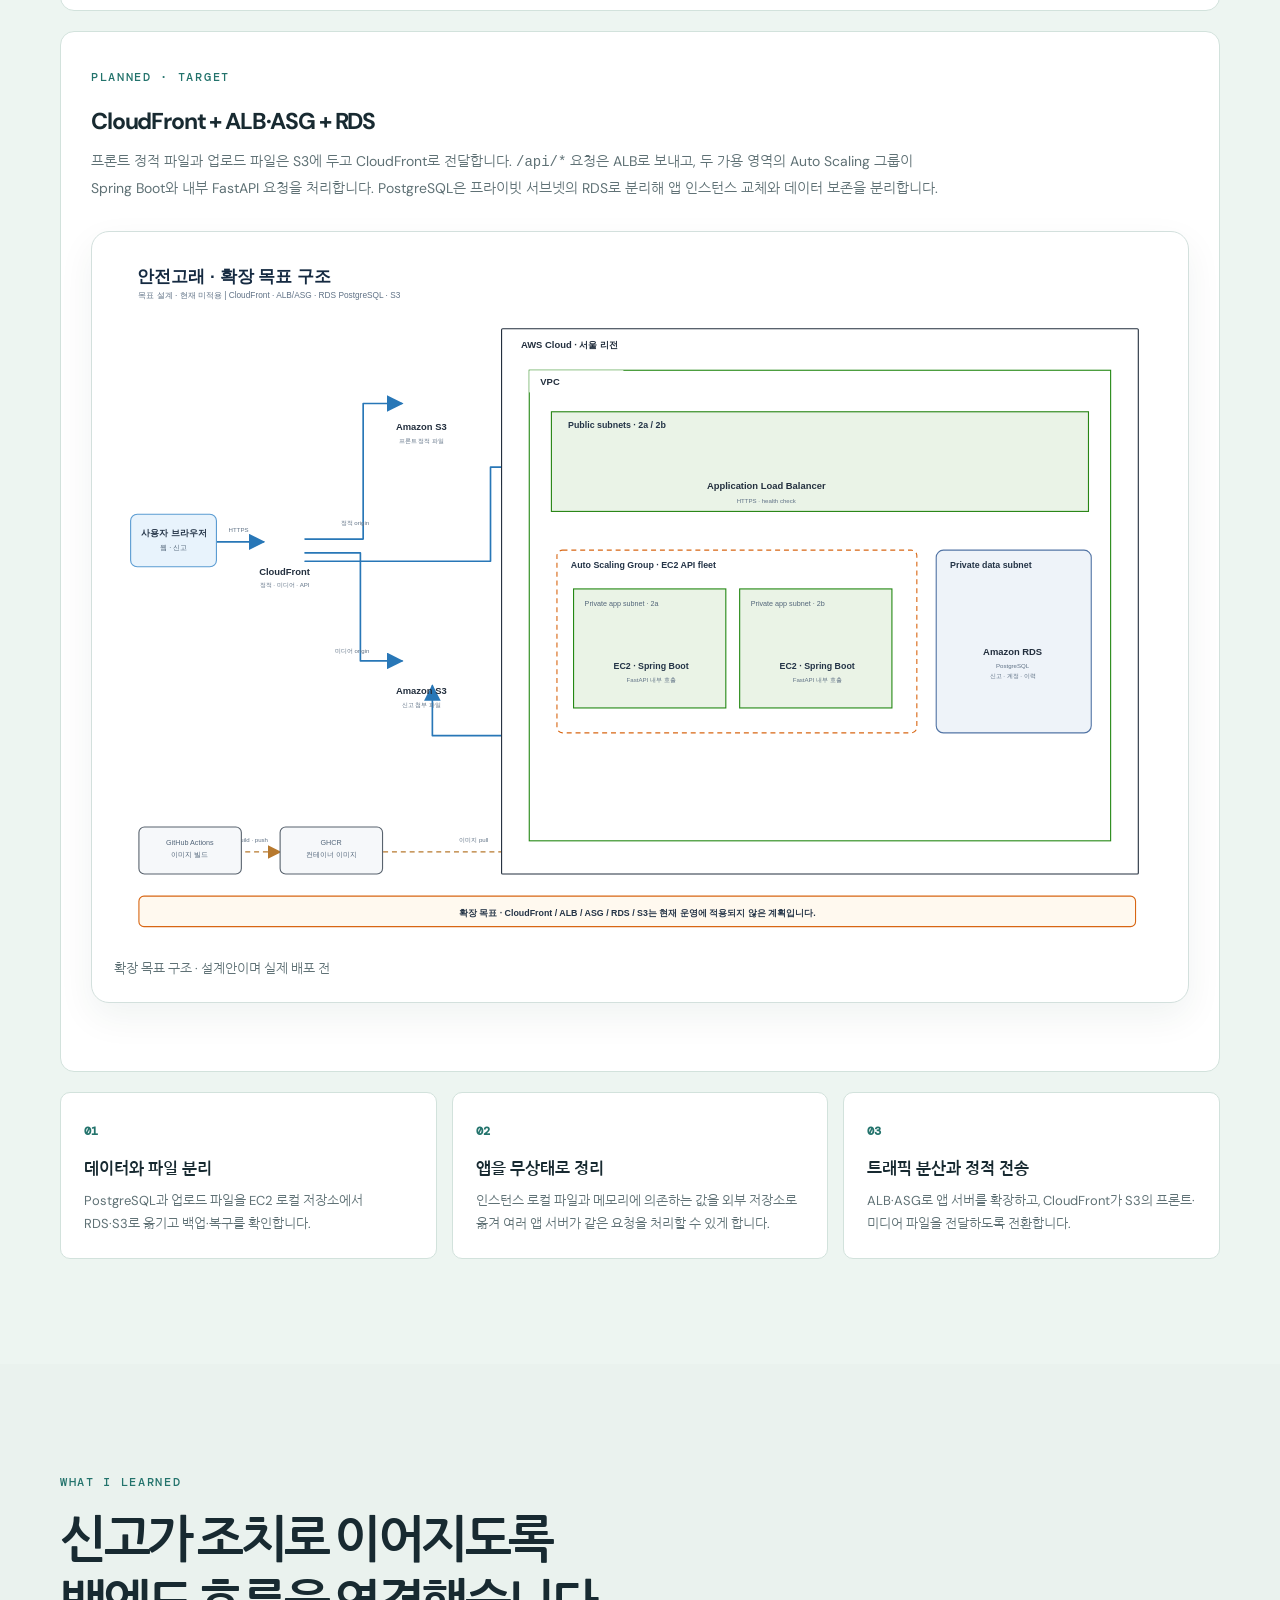
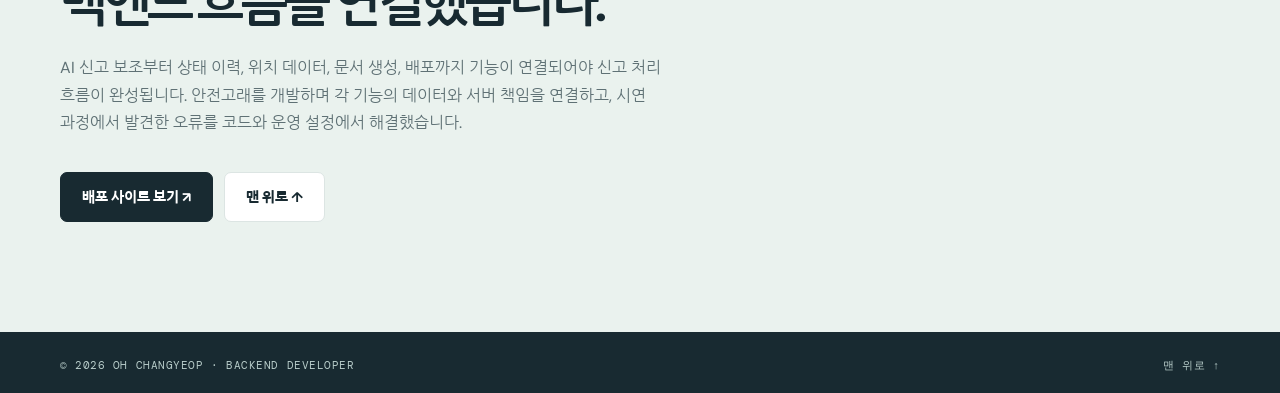
==== commit 59edd0b3: "Add SafeWhale AWS architecture diagrams" ====
--- a/safewhale.html
+++ b/safewhale.html
@@ -7,7 +7,7 @@
   <meta name="theme-color" content="#f7f8f7">
   <title>안전고래 | 오창엽 포트폴리오</title>
   <link rel="stylesheet" href="home.css?v=7">
-  <link rel="stylesheet" href="safewhale.css?v=3">
+  <link rel="stylesheet" href="safewhale.css?v=4">
 </head>
 <body>
   <a class="skip" href="#main">본문으로 이동</a>
@@ -48,7 +48,7 @@
         <figure><div class="whale-screen-placeholder"><strong>처리 결과 · 신고서</strong><code>assets/safewhale/screens/report-result.png</code></div><figcaption>조치 완료 결과 또는 생성된 HWP 화면</figcaption></figure>
       </div></div></section>
 
-    <section id="architecture" class="whale-section whale-section-alt"><div class="wrap"><div class="whale-heading"><p class="eyebrow">02 / ARCHITECTURE</p><h2>현재 구성: Vercel과 단일 EC2</h2><p>프론트엔드는 Vercel에서 제공하고, API·데이터베이스·AI 서버는 한 대의 EC2에서 Docker Compose로 실행합니다. 관리형 데이터베이스와 CDN 없이 EC2 한 대에서 애플리케이션과 PostgreSQL을 함께 운영합니다.</p></div><div class="whale-architecture" role="img" aria-label="Vercel 프론트엔드에서 EC2의 Nginx를 거쳐 Spring Boot API로 요청하고, API는 PostgreSQL과 팀원 개발 FastAPI AI 서버에 연결되는 구조"><div class="arch-node arch-client"><small>사용자 브라우저</small><strong>Vercel 프론트엔드</strong><span>신고 · 관리자 화면</span></div><span class="arch-arrow" aria-hidden="true">→</span><div class="arch-boundary"><span class="arch-boundary-label">AWS EC2 · Docker Compose</span><div class="arch-node arch-entry"><small>외부 진입점 · HTTPS</small><strong>Nginx</strong></div><span class="arch-arrow vertical" aria-hidden="true">↓</span><div class="arch-node arch-backend"><small>백엔드 · 배포</small><strong>Spring Boot API</strong><span>인증 · 신고 · 관리자 처리 · AI 연동</span></div><div class="arch-branches"><div class="arch-node"><small>데이터 저장</small><strong>PostgreSQL</strong></div><div class="arch-node"><small>팀원 개발</small><strong>FastAPI AI 서버</strong></div></div></div></div><div class="whale-flow-detail"><div><span class="eyebrow">REQUEST PATH</span><h3>외부 API와 내부 서비스 연결</h3><p>브라우저 요청은 HTTPS로 Nginx에 도착합니다. API가 데이터베이스와 AI 서버에 Docker 내부 주소로 연결하며, DB와 AI 컨테이너 포트는 직접 공개하지 않습니다.</p></div><div><span class="eyebrow">PERSISTENCE</span><h3>컨테이너 교체 후 데이터 유지</h3><p>PostgreSQL 데이터와 업로드 파일은 각각 Docker 볼륨에 둡니다. 앱 컨테이너를 새 이미지로 교체해도 신고 데이터와 파일이 컨테이너와 함께 지워지지 않도록 했습니다.</p></div></div>
+    <section id="architecture" class="whale-section whale-section-alt"><div class="wrap"><div class="whale-heading"><p class="eyebrow">02 / ARCHITECTURE</p><h2>현재 구성: Vercel과 단일 EC2</h2><p>프론트엔드는 Vercel에서 제공하고, API·데이터베이스·AI 서버는 한 대의 EC2에서 Docker Compose로 실행합니다. 관리형 데이터베이스와 CDN 없이 EC2 한 대에서 애플리케이션과 PostgreSQL을 함께 운영합니다.</p></div><figure class="whale-diagram-figure"><img src="assets/architecture/safewhale/SafeWhale-current-architecture.svg" alt="현재 배포 구조: Vercel 프론트엔드가 단일 EC2의 Nginx를 통해 Spring Boot API와 PostgreSQL, FastAPI AI 서버에 연결됩니다."><figcaption>현재 배포 구조 · Vercel 프론트엔드 + 단일 EC2 · Docker Compose</figcaption></figure><div class="whale-flow-detail"><div><span class="eyebrow">REQUEST PATH</span><h3>외부 API와 내부 서비스 연결</h3><p>브라우저 요청은 HTTPS로 Nginx에 도착합니다. API가 데이터베이스와 AI 서버에 Docker 내부 주소로 연결하며, DB와 AI 컨테이너 포트는 직접 공개하지 않습니다.</p></div><div><span class="eyebrow">PERSISTENCE</span><h3>컨테이너 교체 후 데이터 유지</h3><p>PostgreSQL 데이터와 업로드 파일은 각각 Docker 볼륨에 둡니다. 앱 컨테이너를 새 이미지로 교체해도 신고 데이터와 파일이 컨테이너와 함께 지워지지 않도록 했습니다.</p></div></div>
 
       <div class="whale-heading"><p class="eyebrow">TECHNOLOGY CHOICES</p><h2>기술 스택과 선택 근거</h2><p>각 기술은 구현 역할과 시연 환경에 맞춰 선택했습니다.</p></div>
       <div class="whale-stack-summary">
@@ -96,16 +96,7 @@
       <div class="whale-heading"><p class="eyebrow">05 / NEXT STEP</p><h2>시연용 단일 서버에서<br>확장 가능한 구조로</h2><p>현재 운영 구성의 단일 장애 지점과 로컬 저장소 의존을 줄이는 방향으로 확장안을 설계했습니다. 아래 목표 구조는 계획이며, 실제 배포 환경에 적용된 상태는 아닙니다.</p></div>
       <div class="whale-scale-current"><span class="eyebrow">CURRENT · DEPLOYED</span><h3>Vercel 프론트엔드 + 단일 EC2</h3><p>정적 화면은 Vercel에서 제공하고, EC2 한 대에서 Nginx·Spring Boot·PostgreSQL·FastAPI를 Docker Compose로 실행합니다. 현재는 관리형 RDS와 CloudFront를 사용하지 않으며, 단일 EC2 중단이나 교체가 API와 데이터 저장에 영향을 줄 수 있습니다.</p><div class="whale-scale-flow"><span>사용자</span><b>→</b><span>Vercel</span><b>→</b><span>EC2 · Nginx</span><b>→</b><span>Spring Boot · PostgreSQL · FastAPI</span></div></div>
       <div class="whale-scale-target"><span class="eyebrow">PLANNED · TARGET</span><h3>CloudFront + ALB·ASG + RDS</h3><p>프론트 정적 파일과 업로드 파일은 S3에 두고 CloudFront로 전달합니다. <code>/api/*</code> 요청은 ALB로 보내고, 두 가용 영역의 Auto Scaling 그룹이 Spring Boot와 내부 FastAPI 요청을 처리합니다. PostgreSQL은 프라이빗 서브넷의 RDS로 분리해 앱 인스턴스 교체와 데이터 보존을 분리합니다.</p>
-        <div class="whale-target-flow" aria-label="계획 중인 목표 배포 구조">
-          <div class="whale-target-node"><small>CLIENT</small><strong>사용자</strong><span>웹 · 신고</span></div><i>→</i>
-          <div class="whale-target-node"><small>EDGE</small><strong>CloudFront</strong><span>정적·미디어 캐시</span></div><i>→</i>
-          <div class="whale-target-node"><small>STATIC ORIGIN</small><strong>S3</strong><span>프론트 · 업로드 파일</span></div>
-          <div class="whale-target-api"><span class="whale-api-route">/api/*</span><i>↓</i>
-            <div class="whale-target-node"><small>LOAD BALANCER</small><strong>ALB</strong><span>헬스 체크 · 요청 분산</span></div><i>→</i>
-            <div class="whale-target-asg"><small>PRIVATE APP SUBNET · 2 AZ</small><strong>Auto Scaling Group</strong><div><span>EC2 · Spring Boot</span><span>내부 FastAPI</span></div></div><i>→</i>
-            <div class="whale-target-node"><small>PRIVATE DATA SUBNET</small><strong>RDS PostgreSQL</strong><span>신고 · 사용자 · 이력</span></div>
-          </div>
-        </div>
+        <figure class="whale-diagram-figure"><img src="assets/architecture/safewhale/SafeWhale-planned-scaling.svg" alt="확장 목표 구조: CloudFront와 S3, ALB, 두 가용 영역의 Auto Scaling EC2 앱 서버, 프라이빗 RDS PostgreSQL로 구성됩니다."><figcaption>확장 목표 구조 · 설계안이며 실제 배포 전</figcaption></figure>
       </div>
       <div class="whale-scale-steps"><article><span>01</span><h4>데이터와 파일 분리</h4><p>PostgreSQL과 업로드 파일을 EC2 로컬 저장소에서 RDS·S3로 옮기고 백업·복구를 확인합니다.</p></article><article><span>02</span><h4>앱을 무상태로 정리</h4><p>인스턴스 로컬 파일과 메모리에 의존하는 값을 외부 저장소로 옮겨 여러 앱 서버가 같은 요청을 처리할 수 있게 합니다.</p></article><article><span>03</span><h4>트래픽 분산과 정적 전송</h4><p>ALB·ASG로 앱 서버를 확장하고, CloudFront가 S3의 프론트·미디어 파일을 전달하도록 전환합니다.</p></article></div>
     </div></section>
--- a/safewhale.css
+++ b/safewhale.css
@@ -163,3 +163,10 @@
 .whale-scale-steps p{margin:0;color:var(--muted);font-size:13px;line-height:1.75;word-break:keep-all}
 @media(max-width:850px){.whale-target-flow{grid-template-columns:1fr;gap:10px}.whale-target-flow>i{transform:rotate(90deg);text-align:center}.whale-target-api{grid-column:auto;grid-template-columns:1fr}.whale-api-route{writing-mode:initial;transform:none}.whale-scale-steps{grid-template-columns:1fr}}
 @media(max-width:650px){.whale-screen-grid{grid-template-columns:1fr}.whale-screen-placeholder{min-height:195px}.whale-scale-current,.whale-scale-target{padding:22px}.whale-scale-flow{gap:8px}.whale-scale-flow span{padding:10px;font-size:12px}}
+
+
+/* AWS architecture diagrams */
+.whale-diagram-figure{margin:30px 0 38px;padding:clamp(10px,2vw,22px);border:1px solid #d3e0dd;border-radius:18px;background:#fff;box-shadow:0 14px 36px #163a3410}
+.whale-diagram-figure img{display:block;width:100%;height:auto;border-radius:10px}
+.whale-diagram-figure figcaption{margin-top:13px;color:var(--muted);font-size:13px;line-height:1.6}
+@media(max-width:650px){.whale-diagram-figure{margin:22px 0 30px;padding:8px;border-radius:12px}.whale-diagram-figure figcaption{padding:0 4px;font-size:12px}}
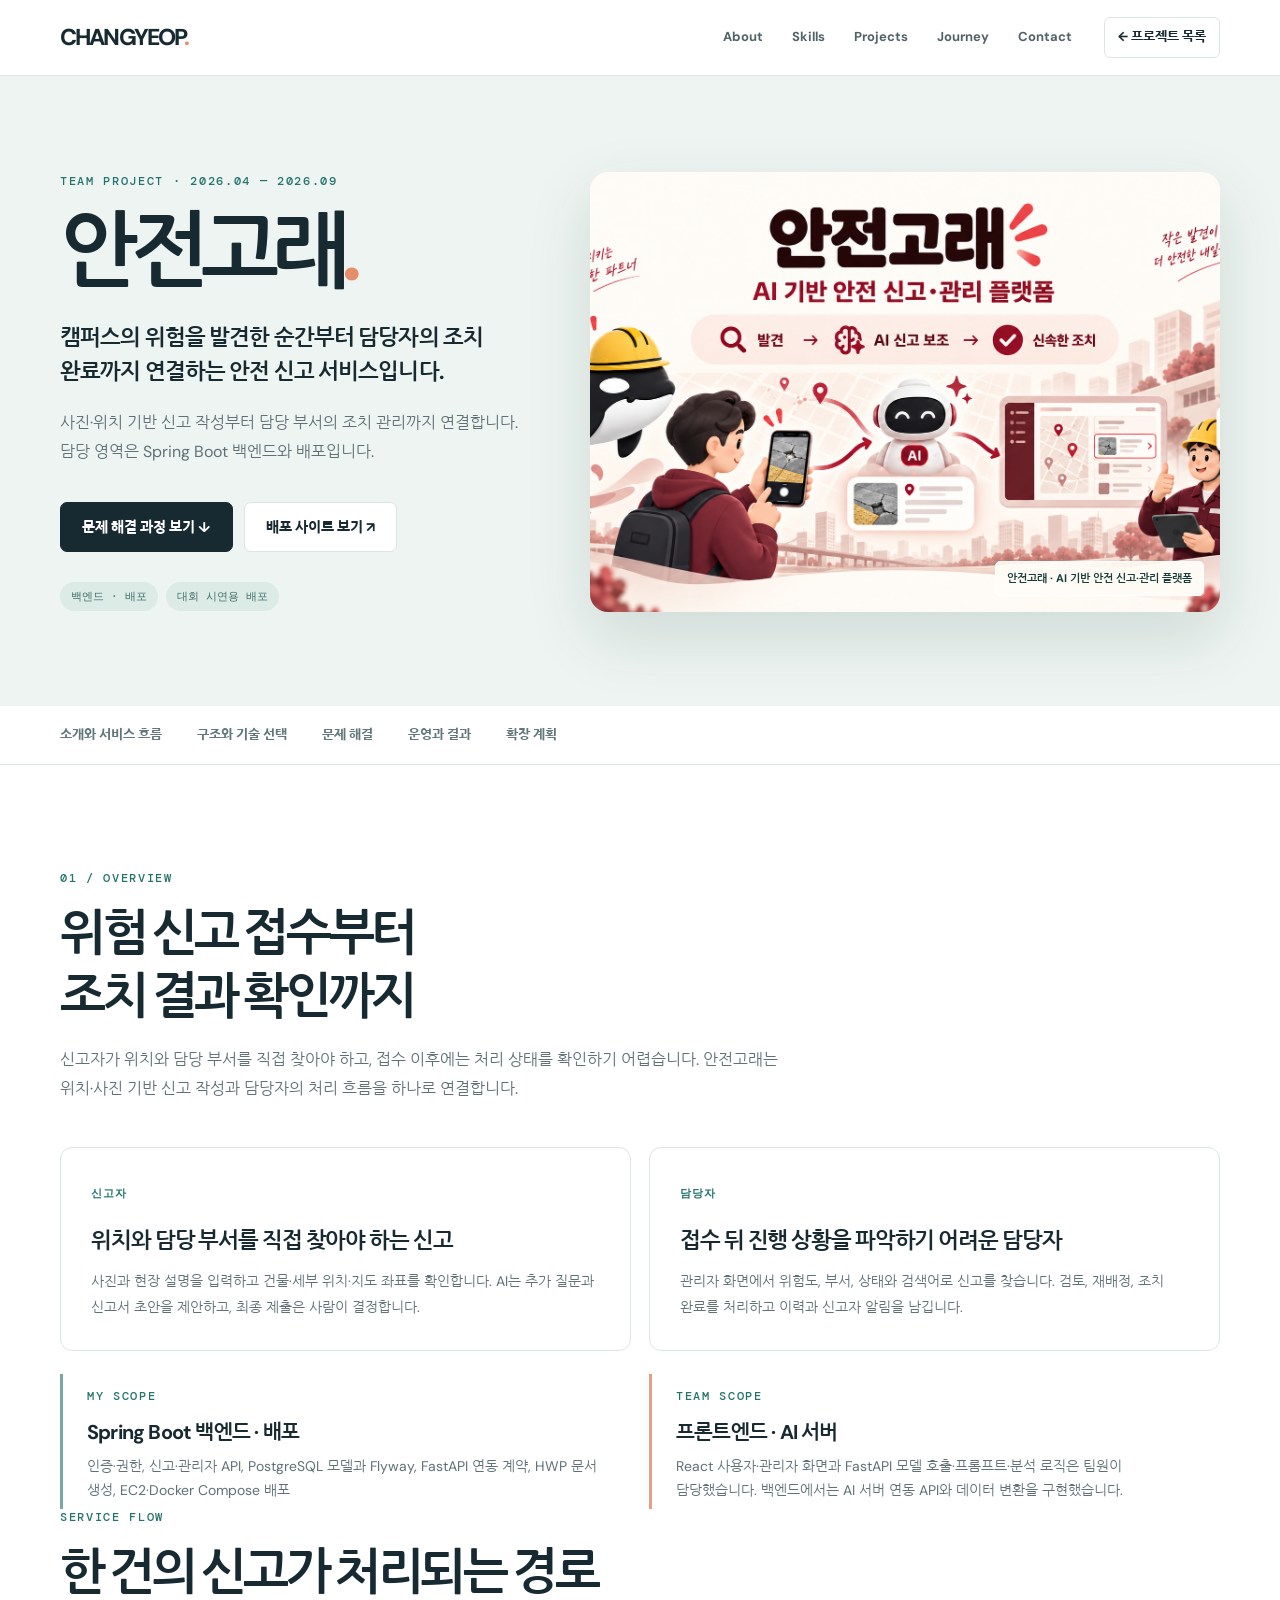
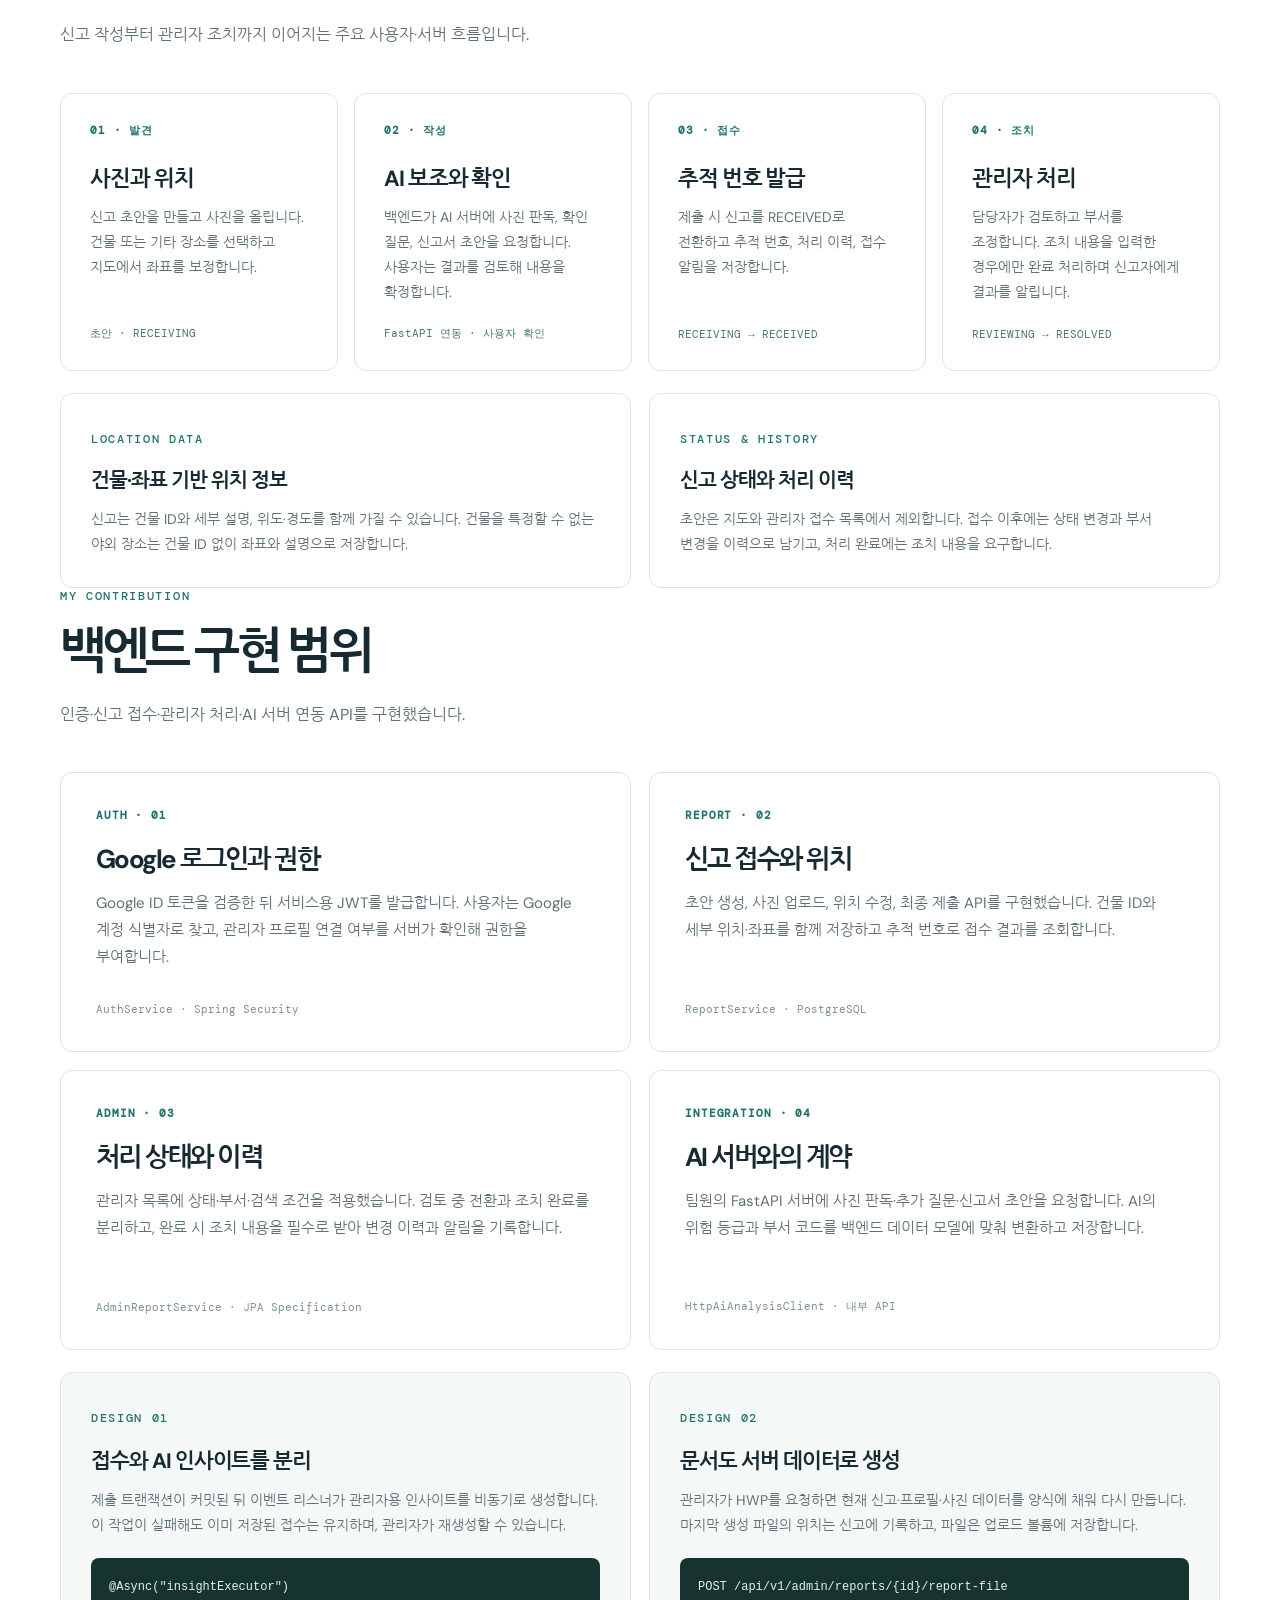
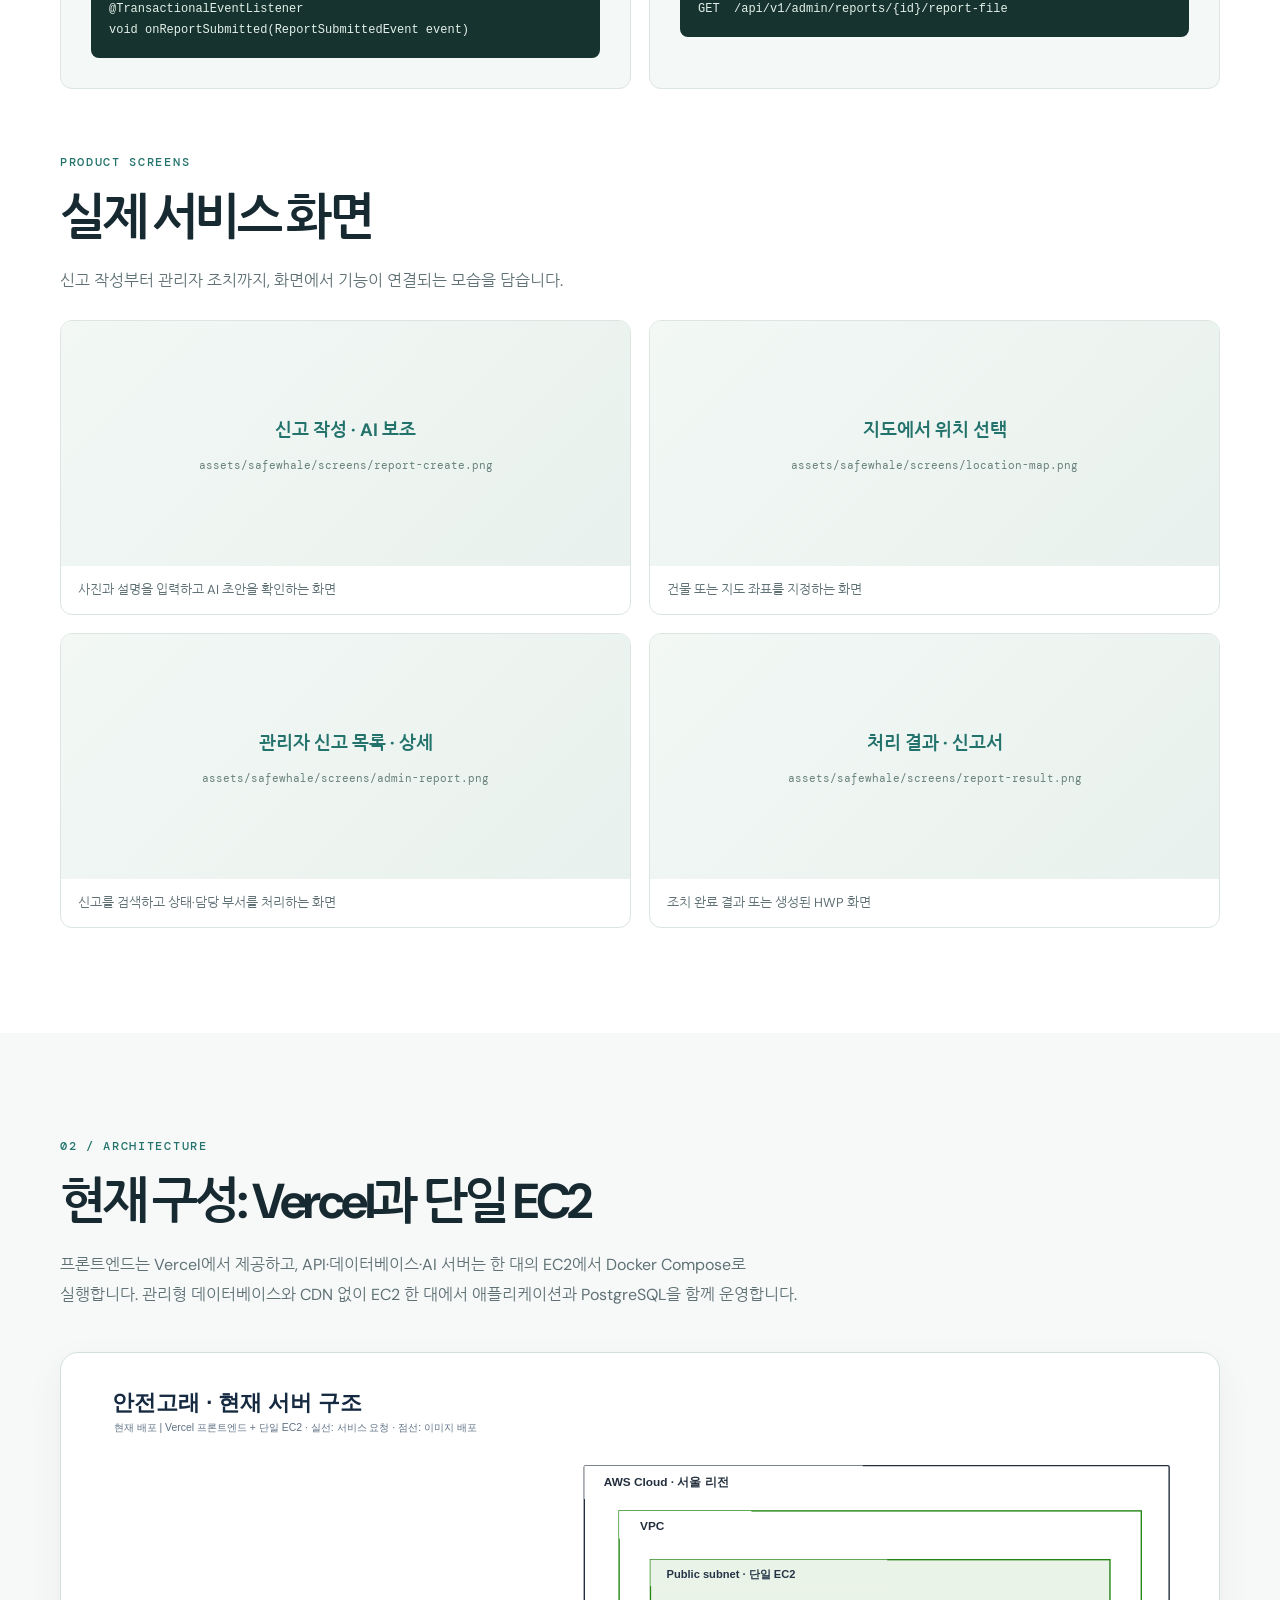
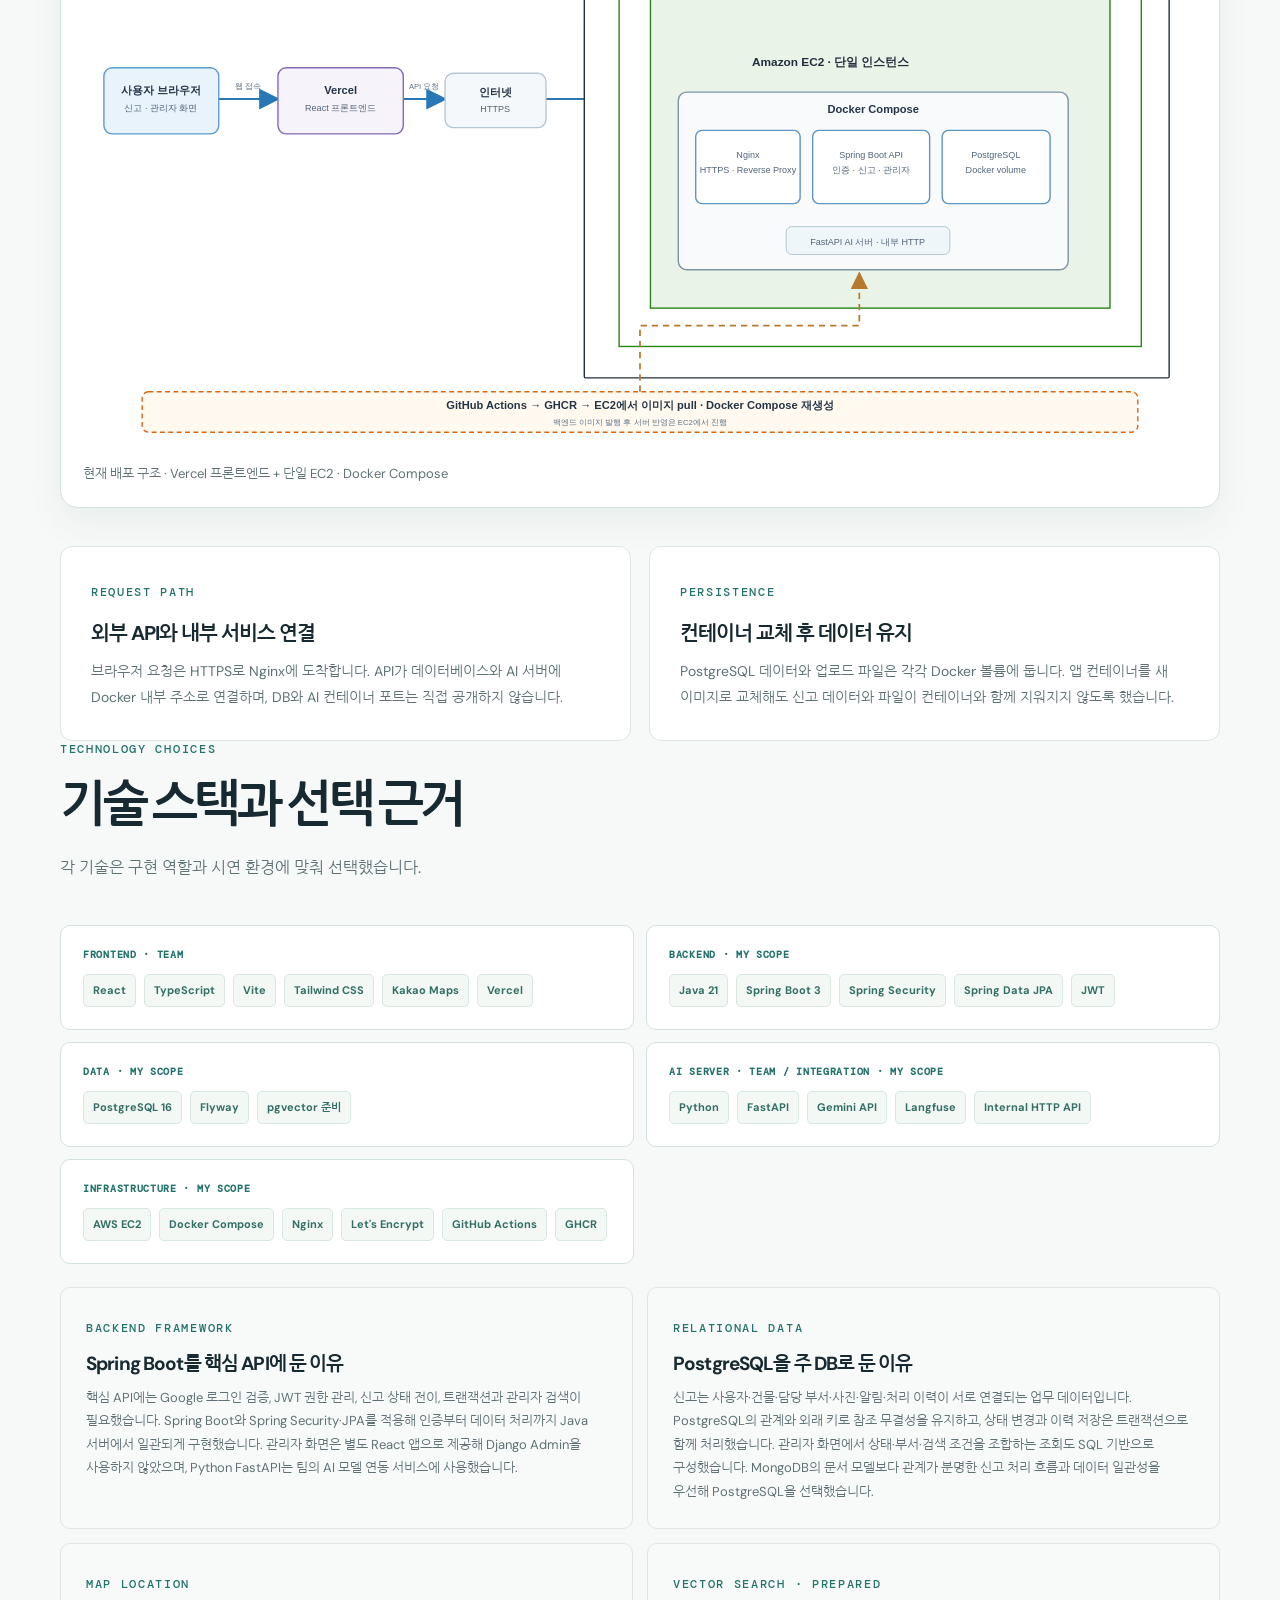
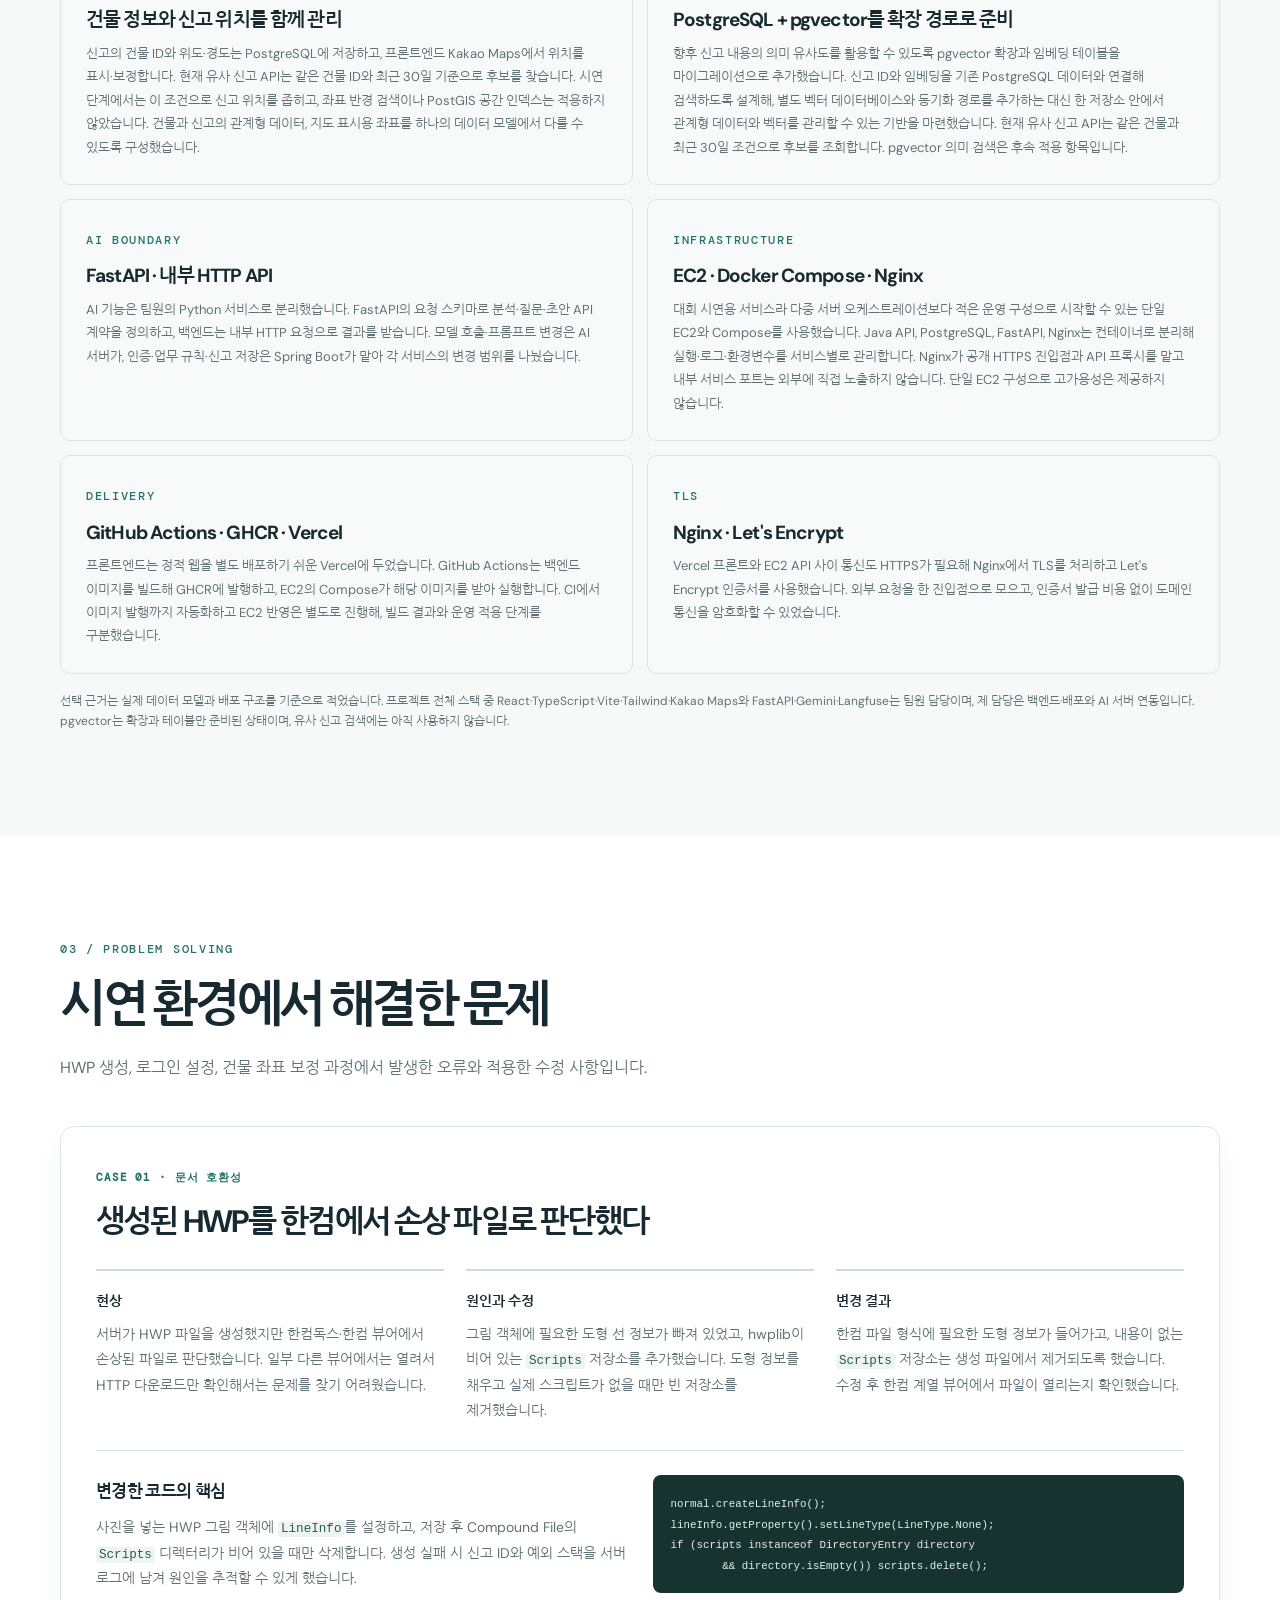
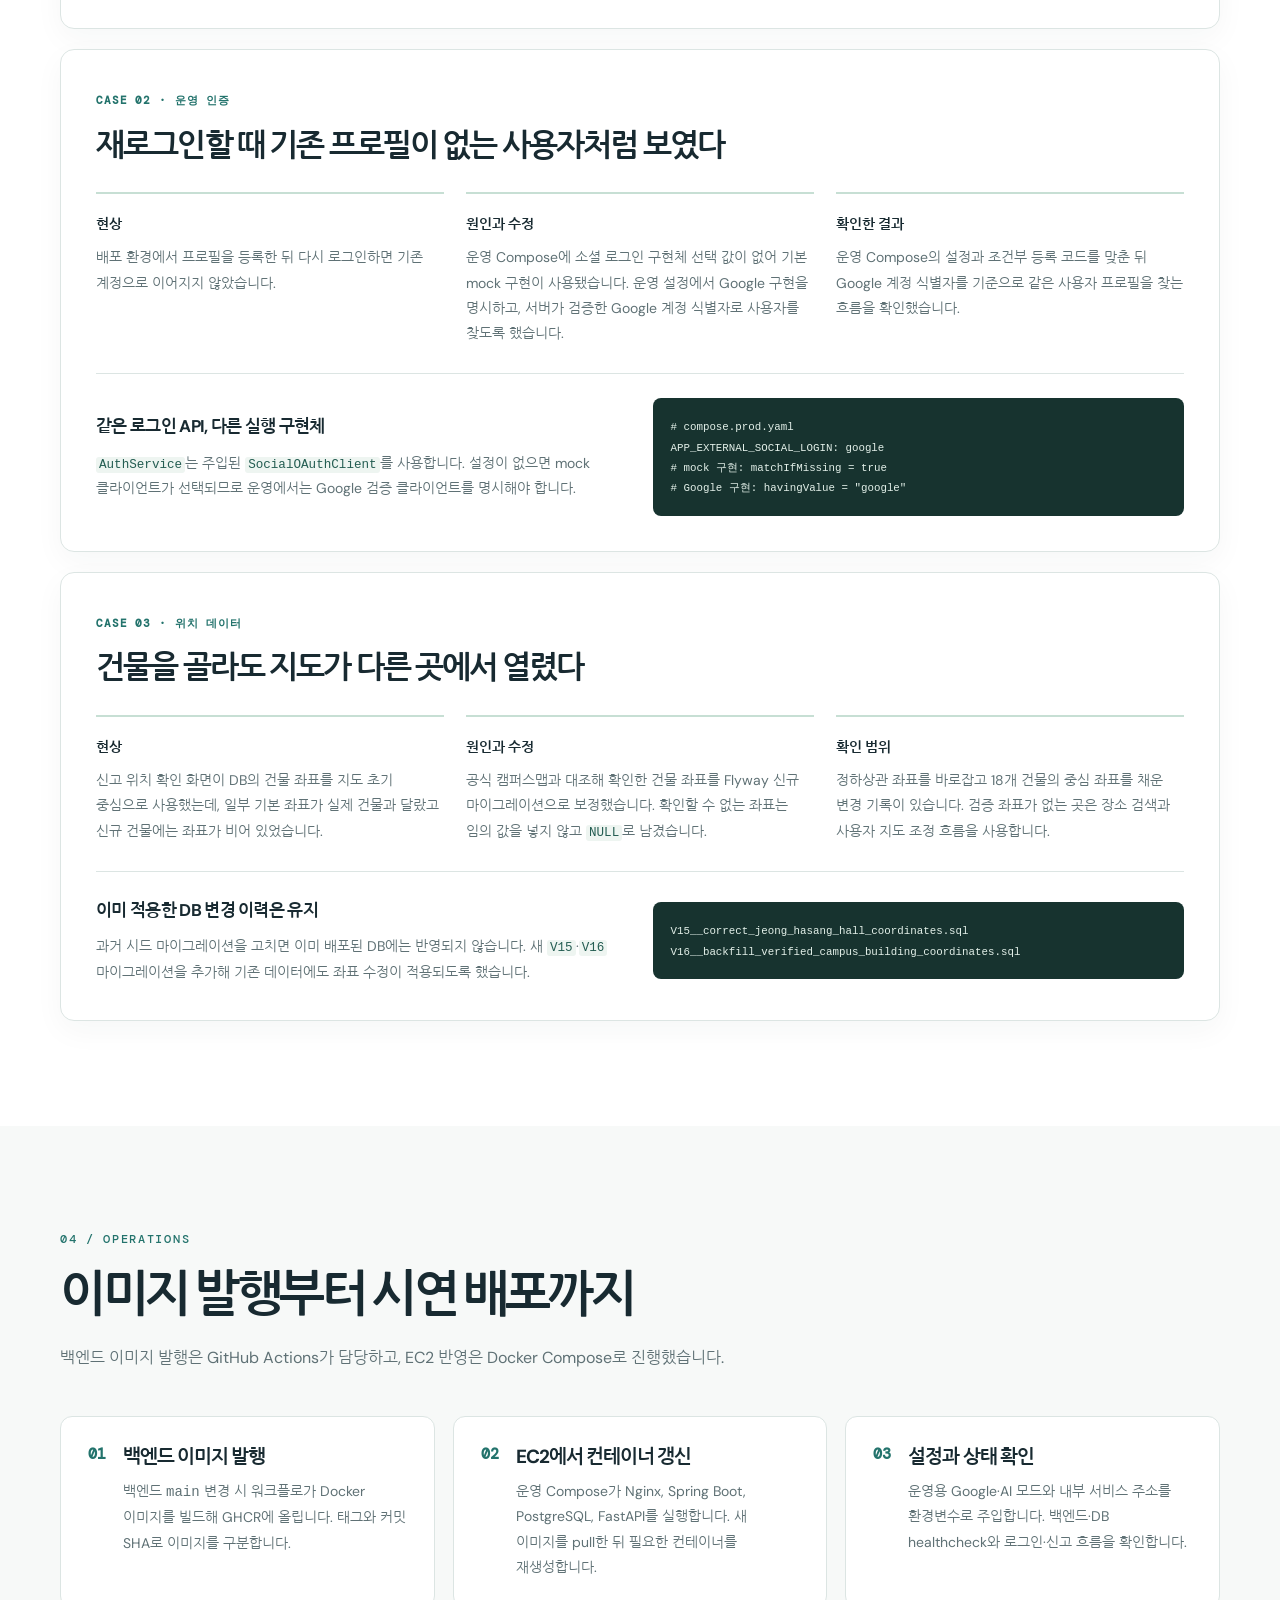
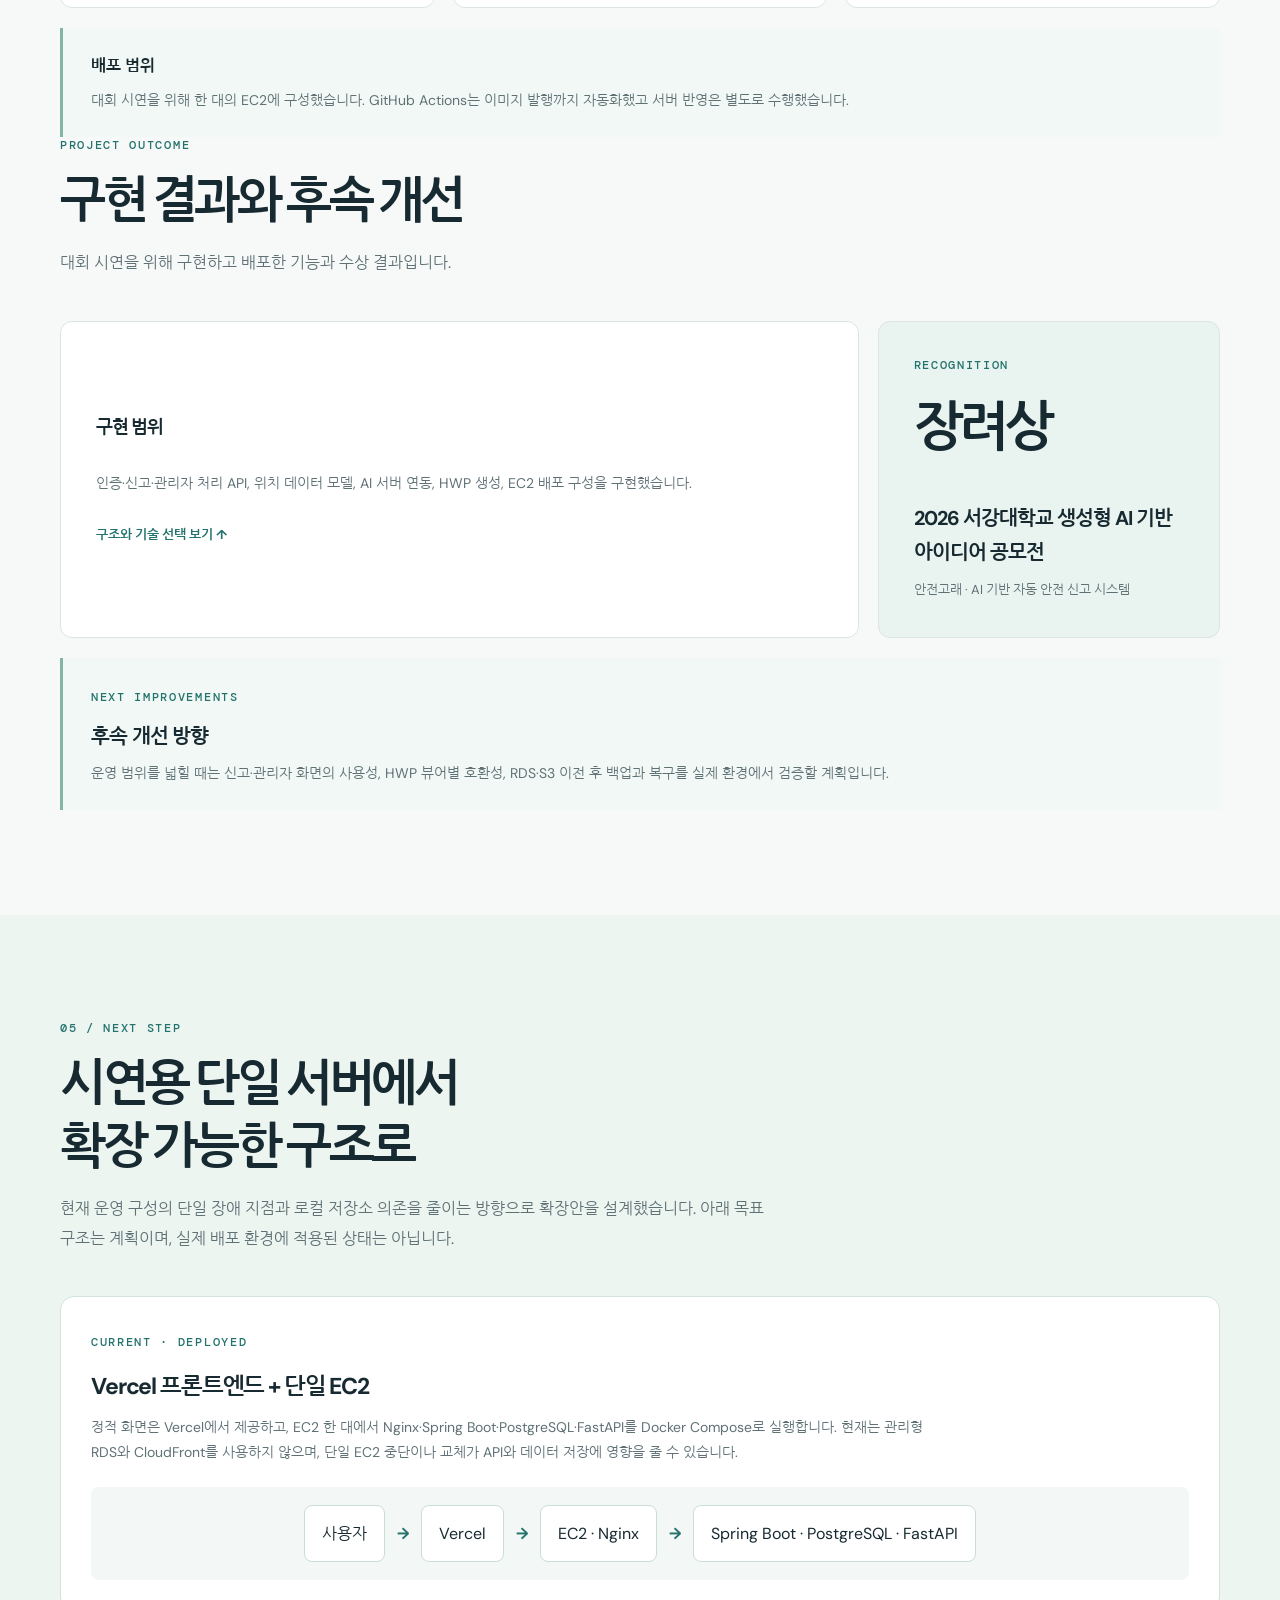
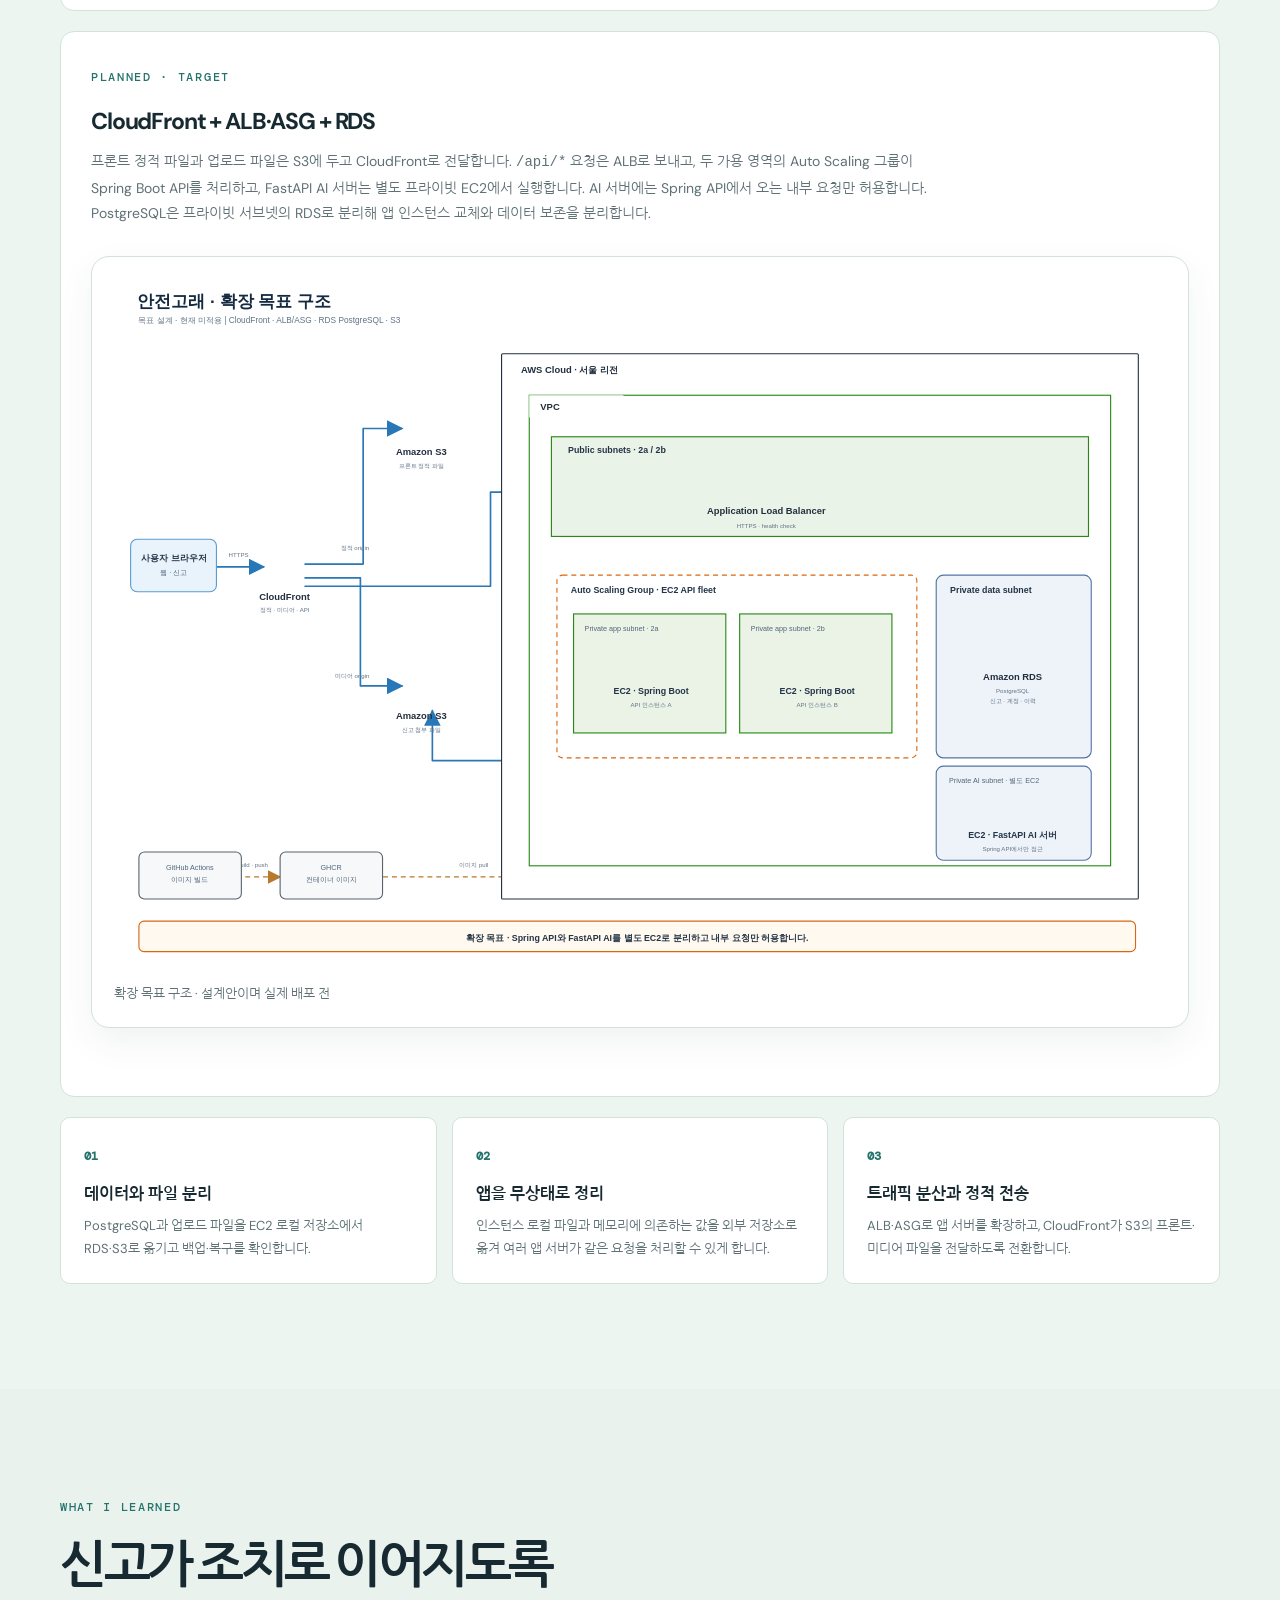
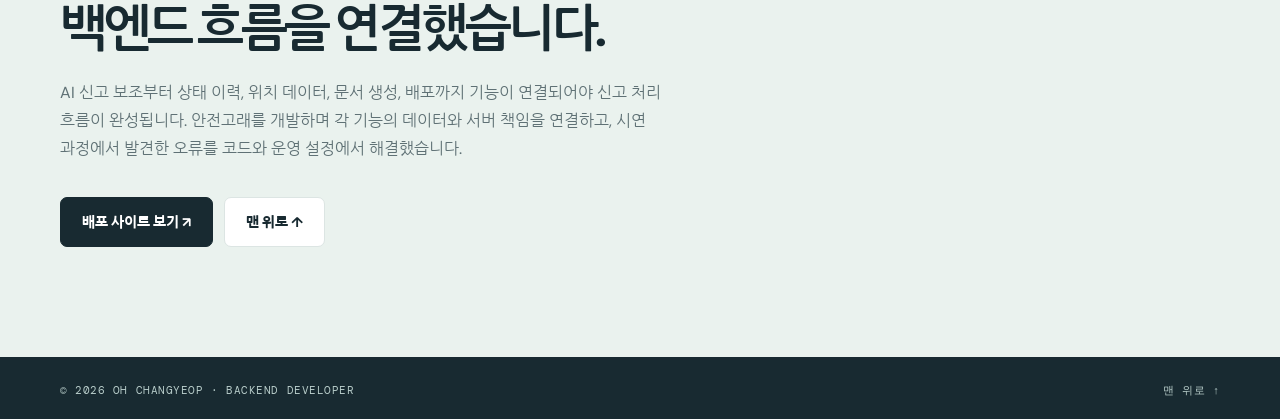
==== commit 5ecb32d3: "Separate SafeWhale AI server in scaling design" ====
--- a/safewhale.html
+++ b/safewhale.html
@@ -95,8 +95,8 @@
     <section id="next" class="whale-section whale-scale-section"><div class="wrap">
       <div class="whale-heading"><p class="eyebrow">05 / NEXT STEP</p><h2>시연용 단일 서버에서<br>확장 가능한 구조로</h2><p>현재 운영 구성의 단일 장애 지점과 로컬 저장소 의존을 줄이는 방향으로 확장안을 설계했습니다. 아래 목표 구조는 계획이며, 실제 배포 환경에 적용된 상태는 아닙니다.</p></div>
       <div class="whale-scale-current"><span class="eyebrow">CURRENT · DEPLOYED</span><h3>Vercel 프론트엔드 + 단일 EC2</h3><p>정적 화면은 Vercel에서 제공하고, EC2 한 대에서 Nginx·Spring Boot·PostgreSQL·FastAPI를 Docker Compose로 실행합니다. 현재는 관리형 RDS와 CloudFront를 사용하지 않으며, 단일 EC2 중단이나 교체가 API와 데이터 저장에 영향을 줄 수 있습니다.</p><div class="whale-scale-flow"><span>사용자</span><b>→</b><span>Vercel</span><b>→</b><span>EC2 · Nginx</span><b>→</b><span>Spring Boot · PostgreSQL · FastAPI</span></div></div>
-      <div class="whale-scale-target"><span class="eyebrow">PLANNED · TARGET</span><h3>CloudFront + ALB·ASG + RDS</h3><p>프론트 정적 파일과 업로드 파일은 S3에 두고 CloudFront로 전달합니다. <code>/api/*</code> 요청은 ALB로 보내고, 두 가용 영역의 Auto Scaling 그룹이 Spring Boot와 내부 FastAPI 요청을 처리합니다. PostgreSQL은 프라이빗 서브넷의 RDS로 분리해 앱 인스턴스 교체와 데이터 보존을 분리합니다.</p>
-        <figure class="whale-diagram-figure"><img src="assets/architecture/safewhale/SafeWhale-planned-scaling.svg" alt="확장 목표 구조: CloudFront와 S3, ALB, 두 가용 영역의 Auto Scaling EC2 앱 서버, 프라이빗 RDS PostgreSQL로 구성됩니다."><figcaption>확장 목표 구조 · 설계안이며 실제 배포 전</figcaption></figure>
+      <div class="whale-scale-target"><span class="eyebrow">PLANNED · TARGET</span><h3>CloudFront + ALB·ASG + RDS</h3><p>프론트 정적 파일과 업로드 파일은 S3에 두고 CloudFront로 전달합니다. <code>/api/*</code> 요청은 ALB로 보내고, 두 가용 영역의 Auto Scaling 그룹이 Spring Boot API를 처리하고, FastAPI AI 서버는 별도 프라이빗 EC2에서 실행합니다. AI 서버에는 Spring API에서 오는 내부 요청만 허용합니다. PostgreSQL은 프라이빗 서브넷의 RDS로 분리해 앱 인스턴스 교체와 데이터 보존을 분리합니다.</p>
+        <figure class="whale-diagram-figure"><img src="assets/architecture/safewhale/SafeWhale-planned-scaling.svg" alt="확장 목표 구조: CloudFront와 S3, ALB, 두 가용 영역의 Spring Boot EC2 앱 서버, 별도 프라이빗 FastAPI EC2, 프라이빗 RDS PostgreSQL로 구성됩니다."><figcaption>확장 목표 구조 · 설계안이며 실제 배포 전</figcaption></figure>
       </div>
       <div class="whale-scale-steps"><article><span>01</span><h4>데이터와 파일 분리</h4><p>PostgreSQL과 업로드 파일을 EC2 로컬 저장소에서 RDS·S3로 옮기고 백업·복구를 확인합니다.</p></article><article><span>02</span><h4>앱을 무상태로 정리</h4><p>인스턴스 로컬 파일과 메모리에 의존하는 값을 외부 저장소로 옮겨 여러 앱 서버가 같은 요청을 처리할 수 있게 합니다.</p></article><article><span>03</span><h4>트래픽 분산과 정적 전송</h4><p>ALB·ASG로 앱 서버를 확장하고, CloudFront가 S3의 프론트·미디어 파일을 전달하도록 전환합니다.</p></article></div>
     </div></section>
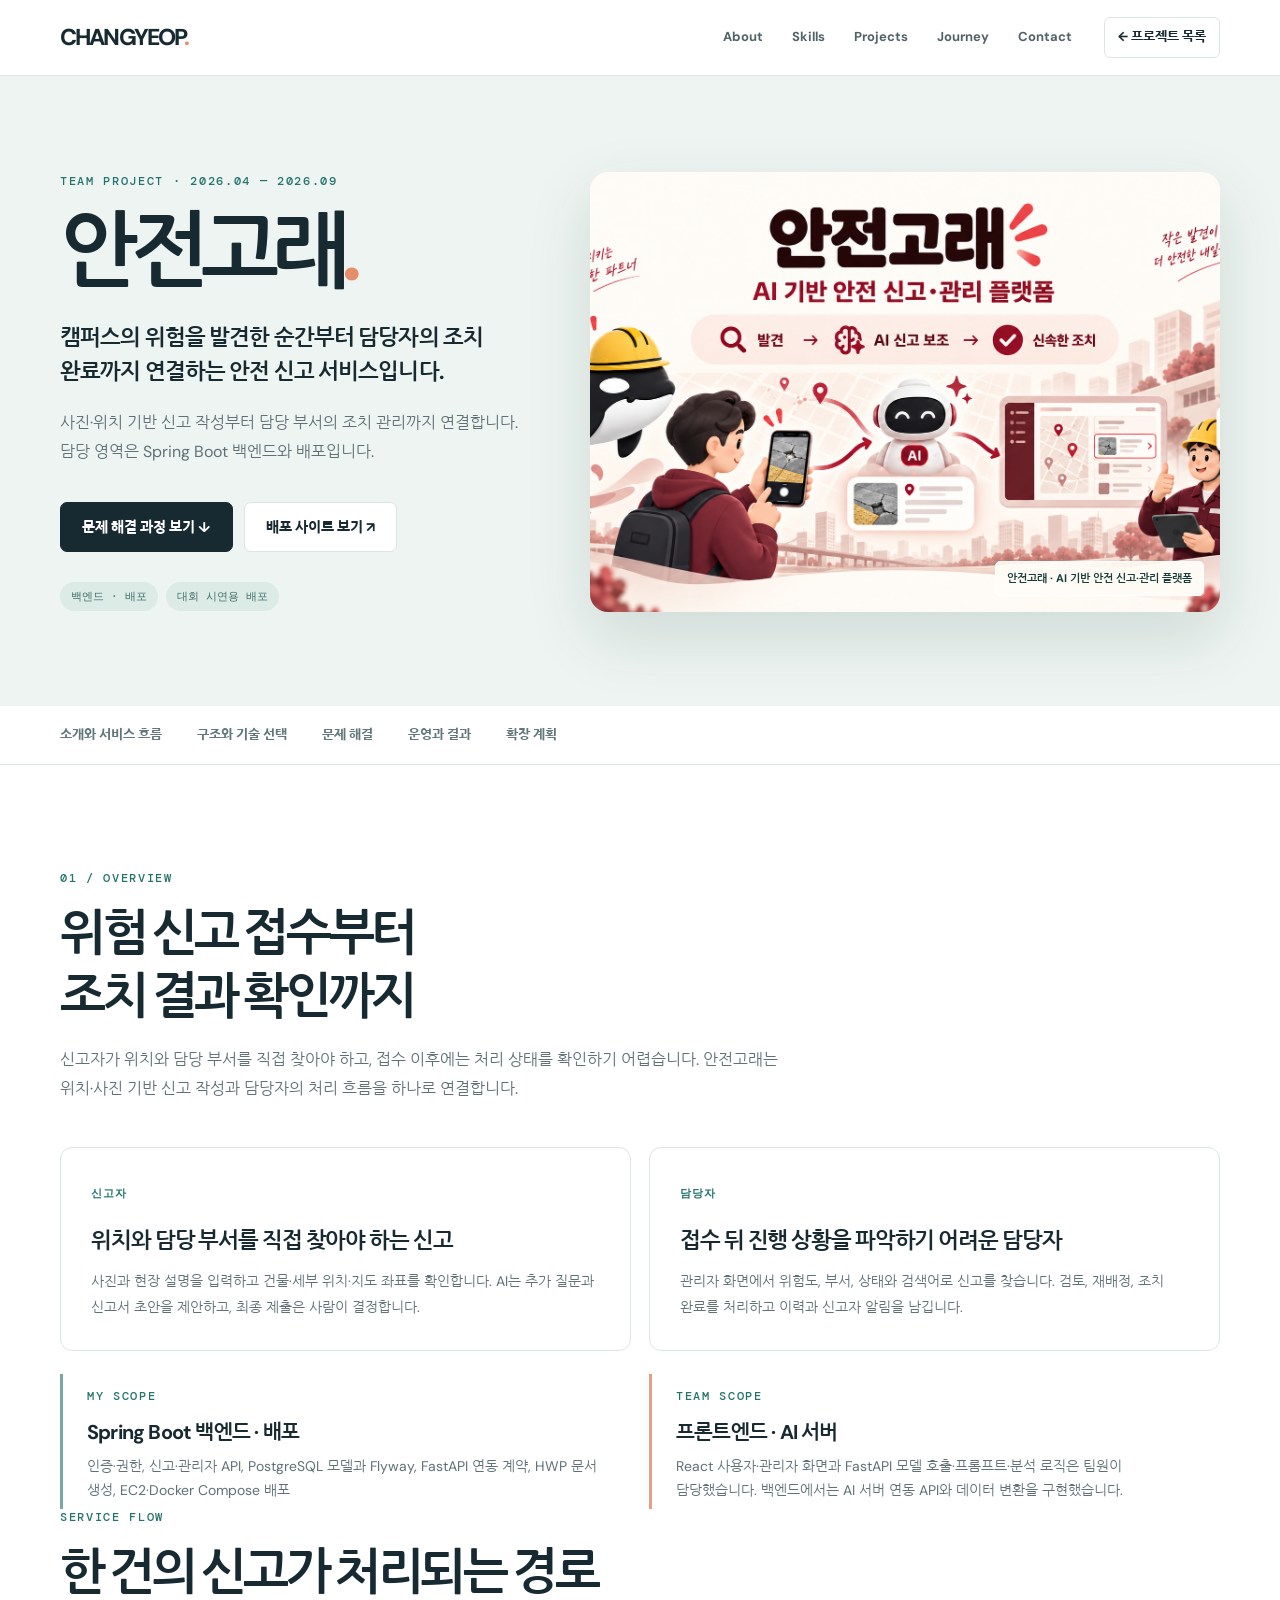
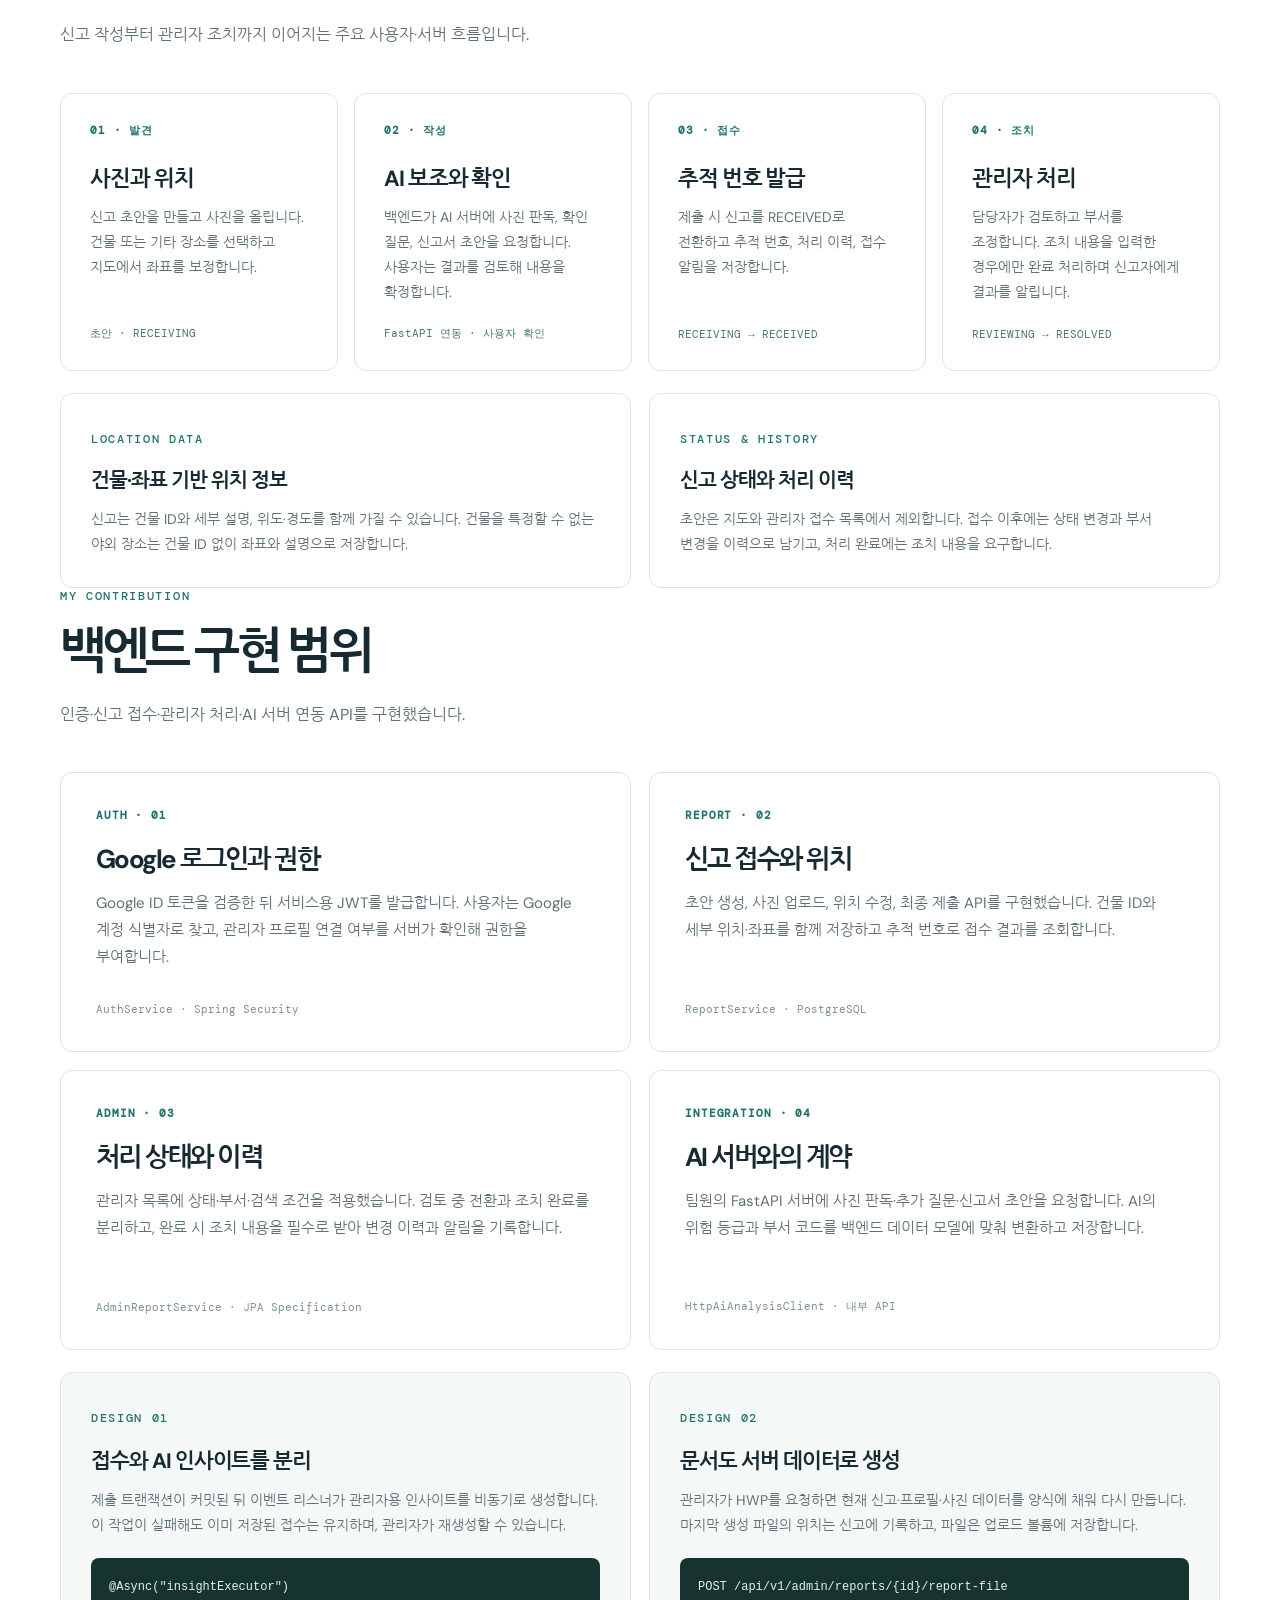
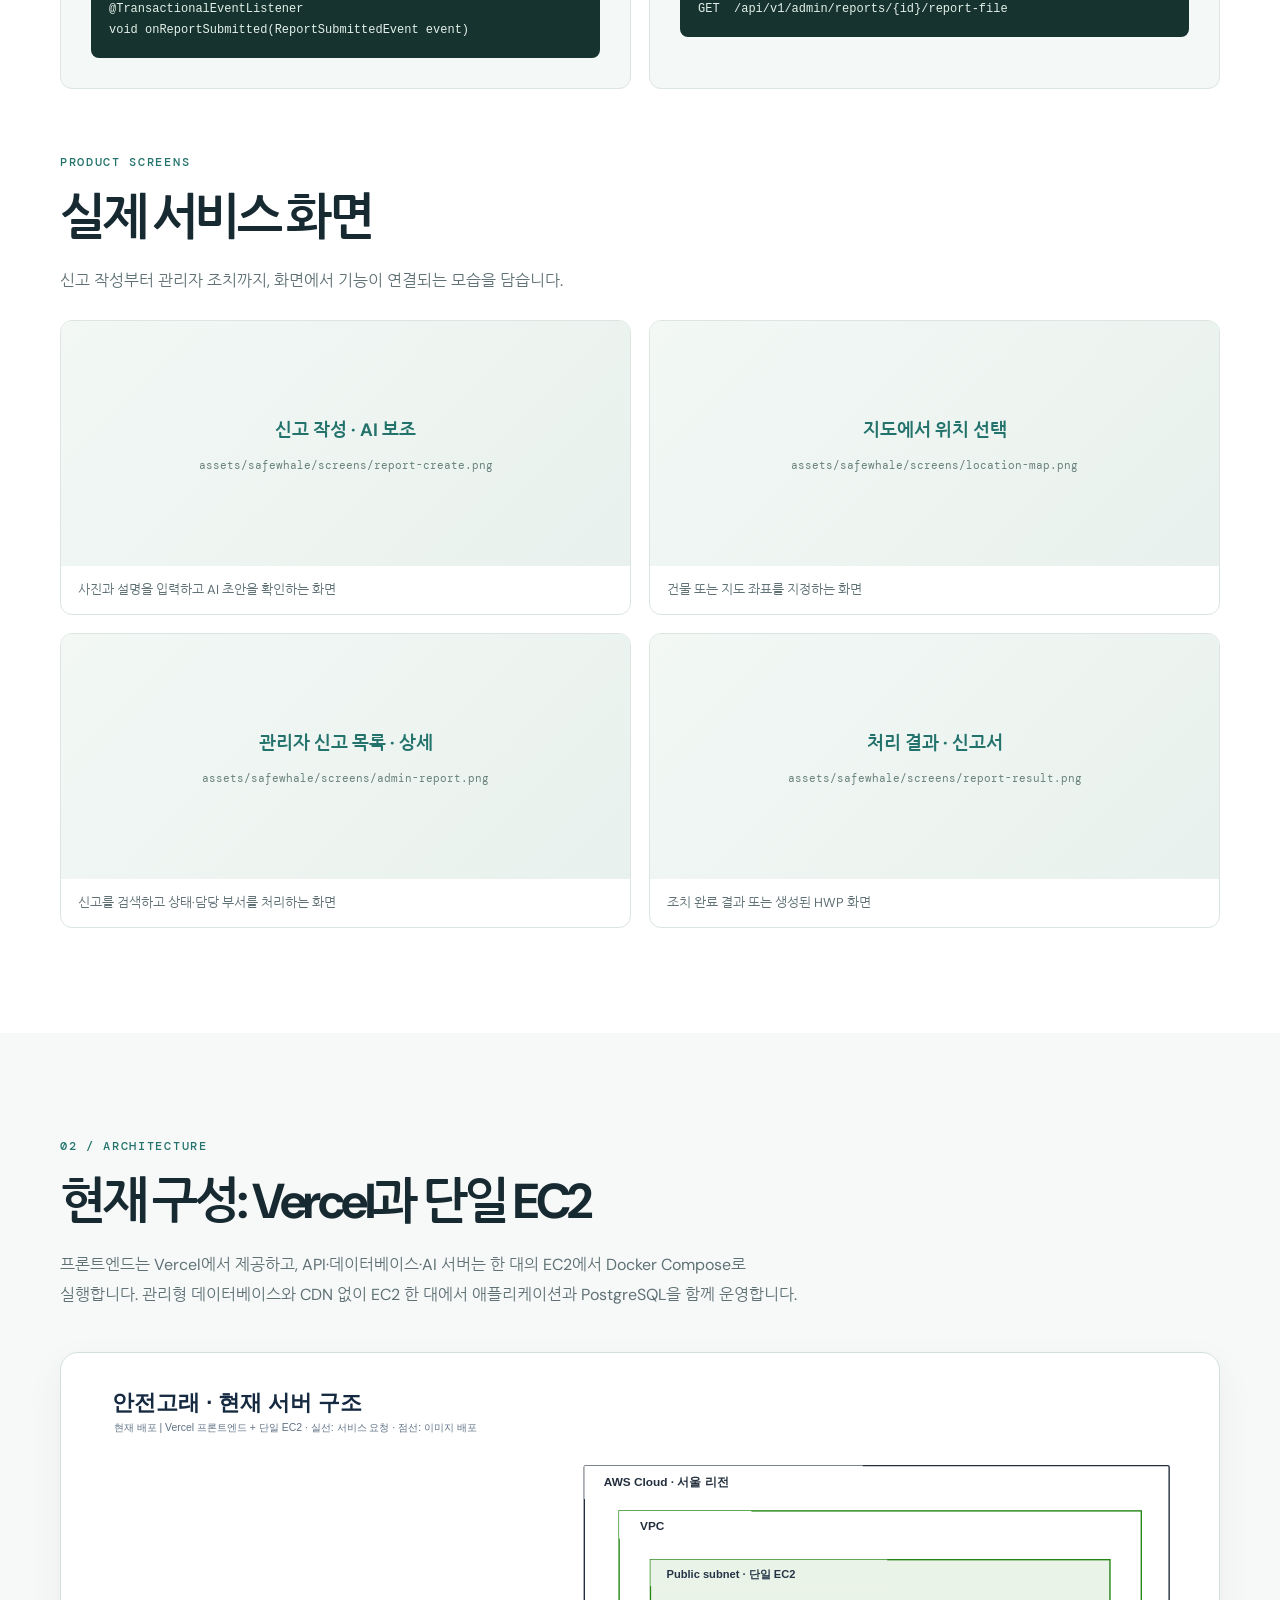
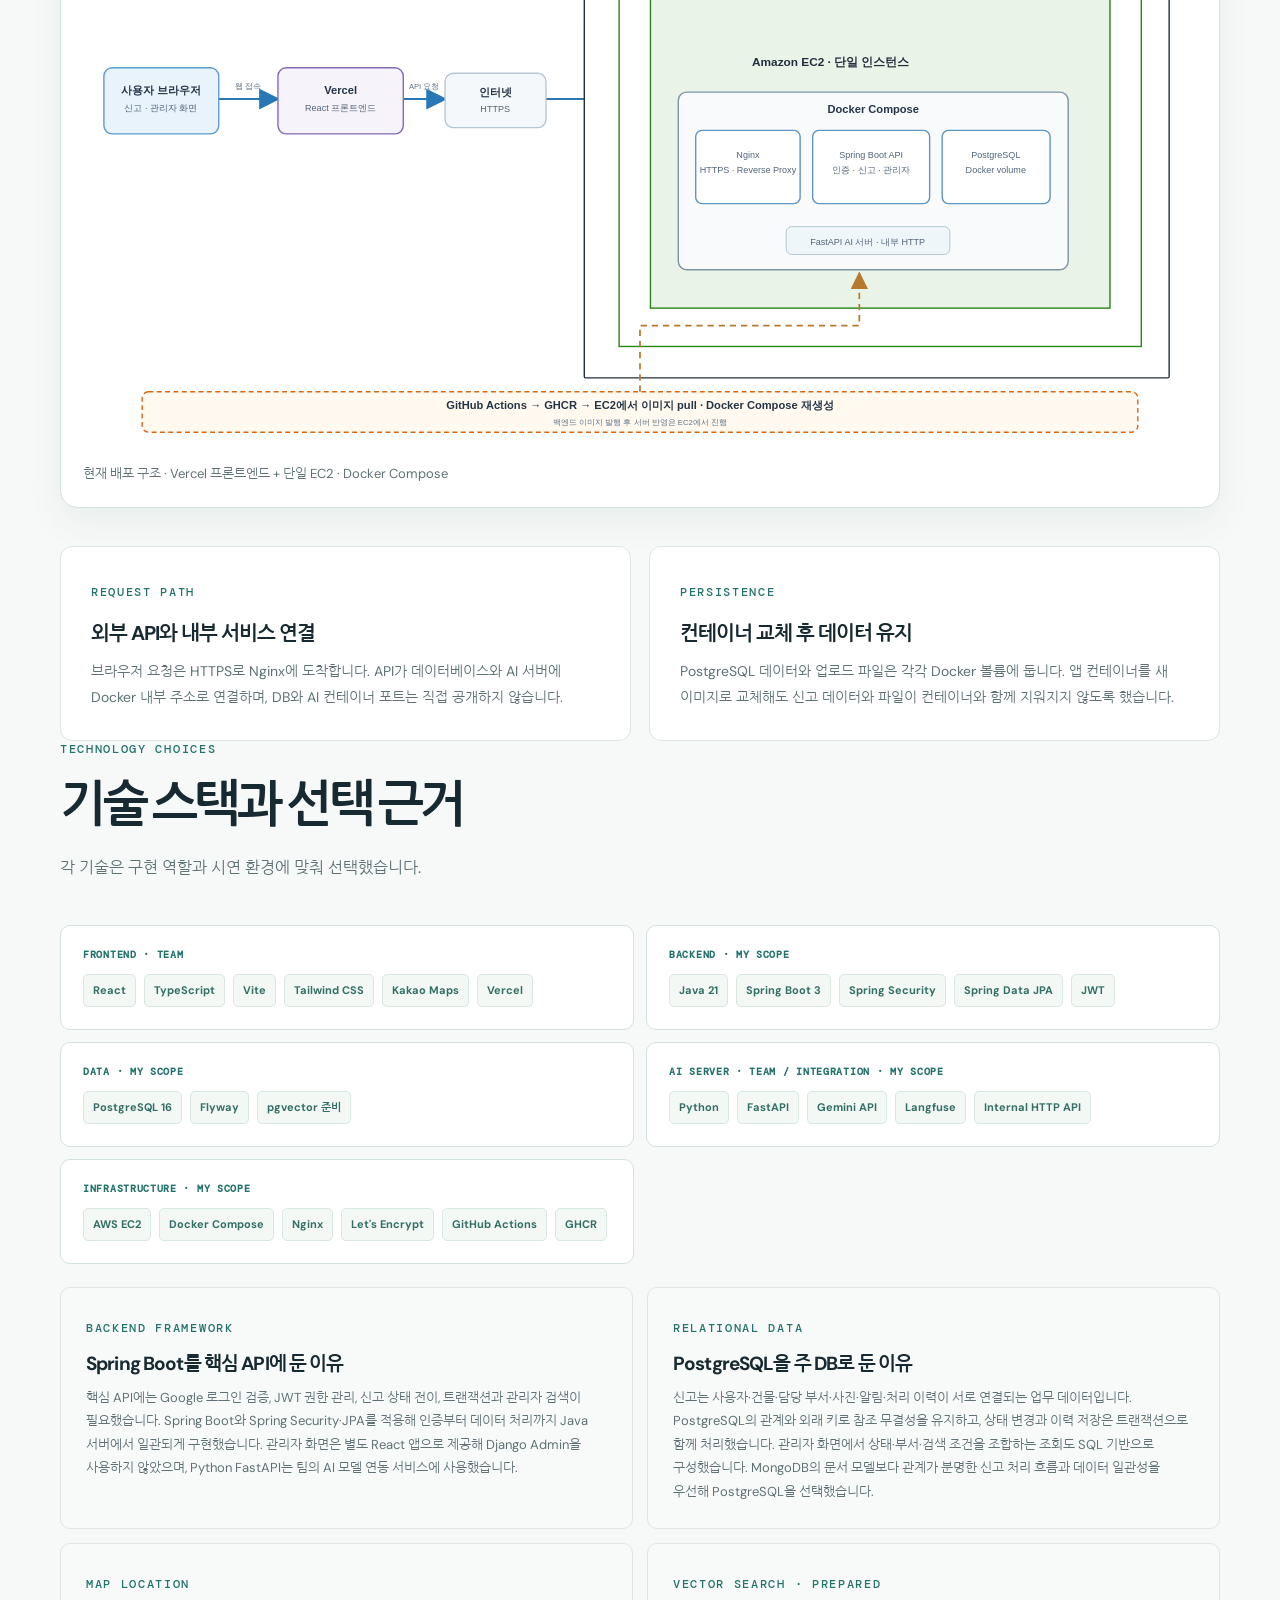
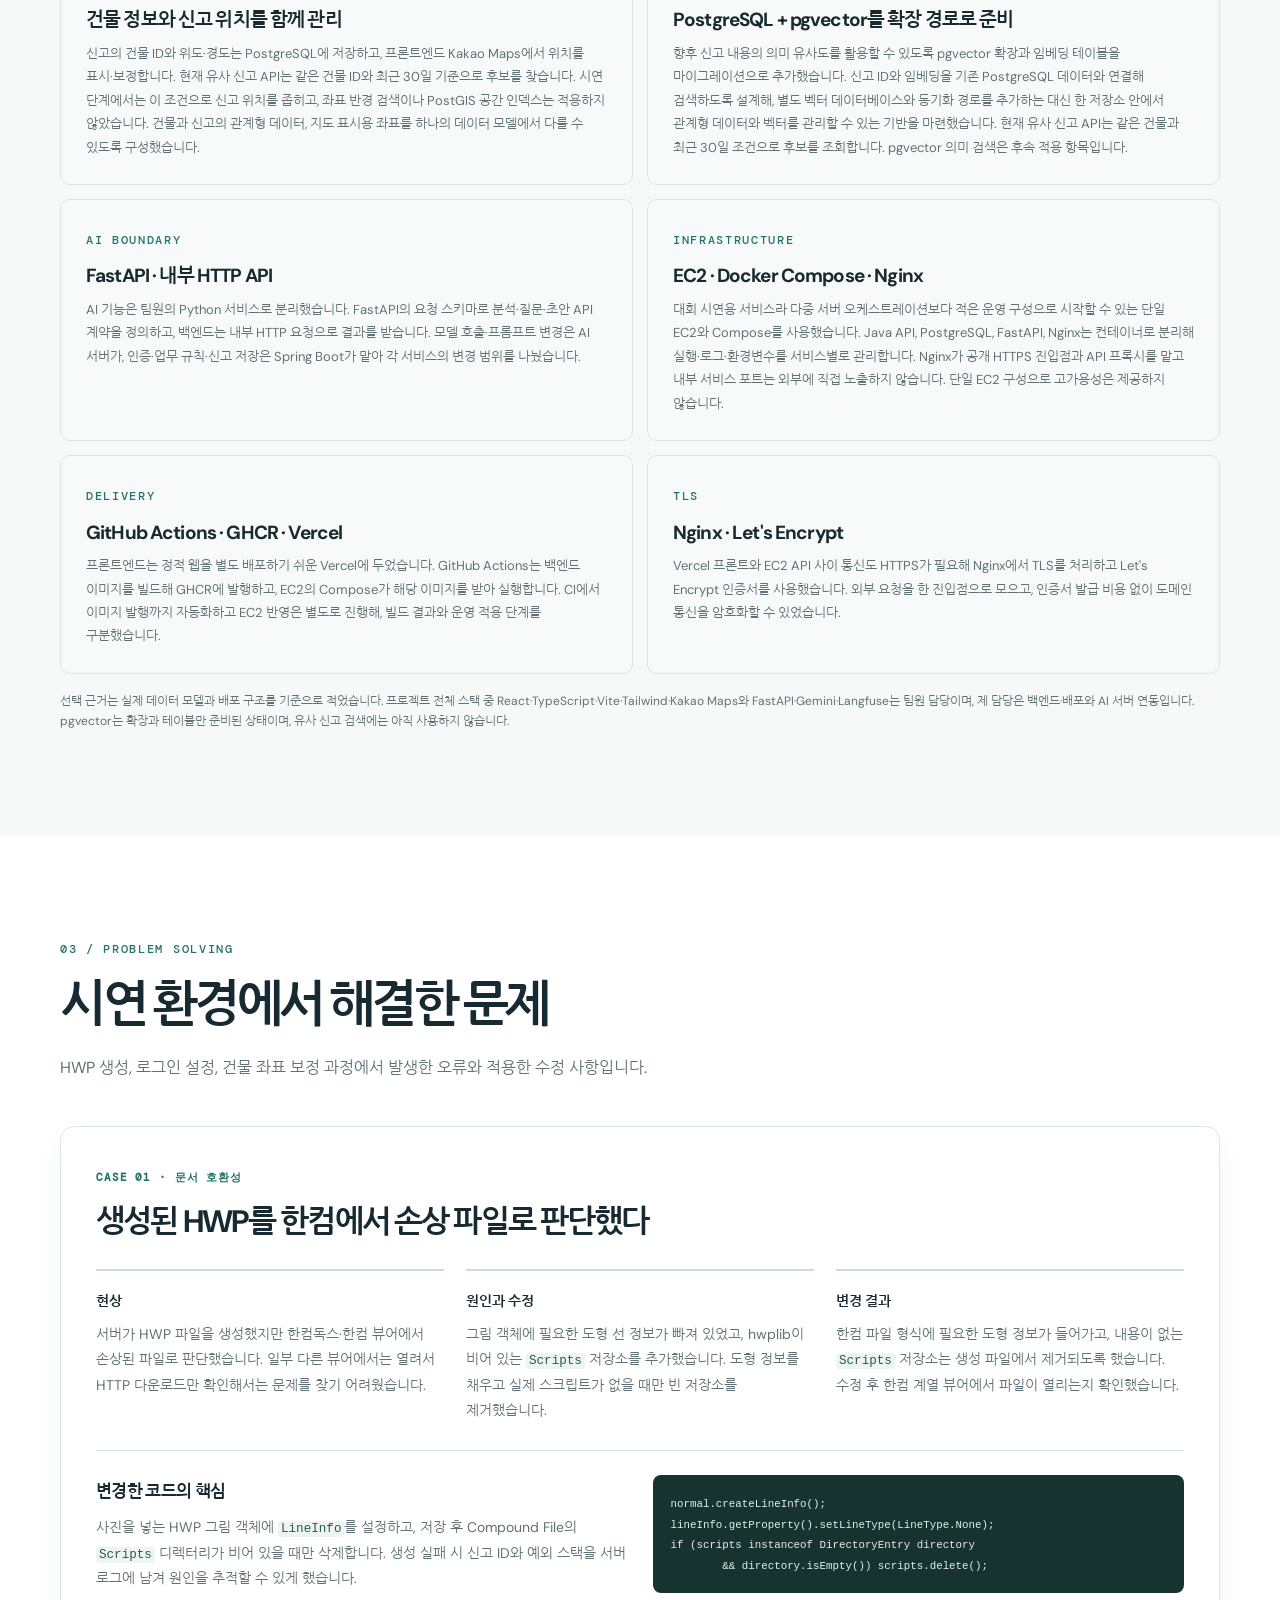
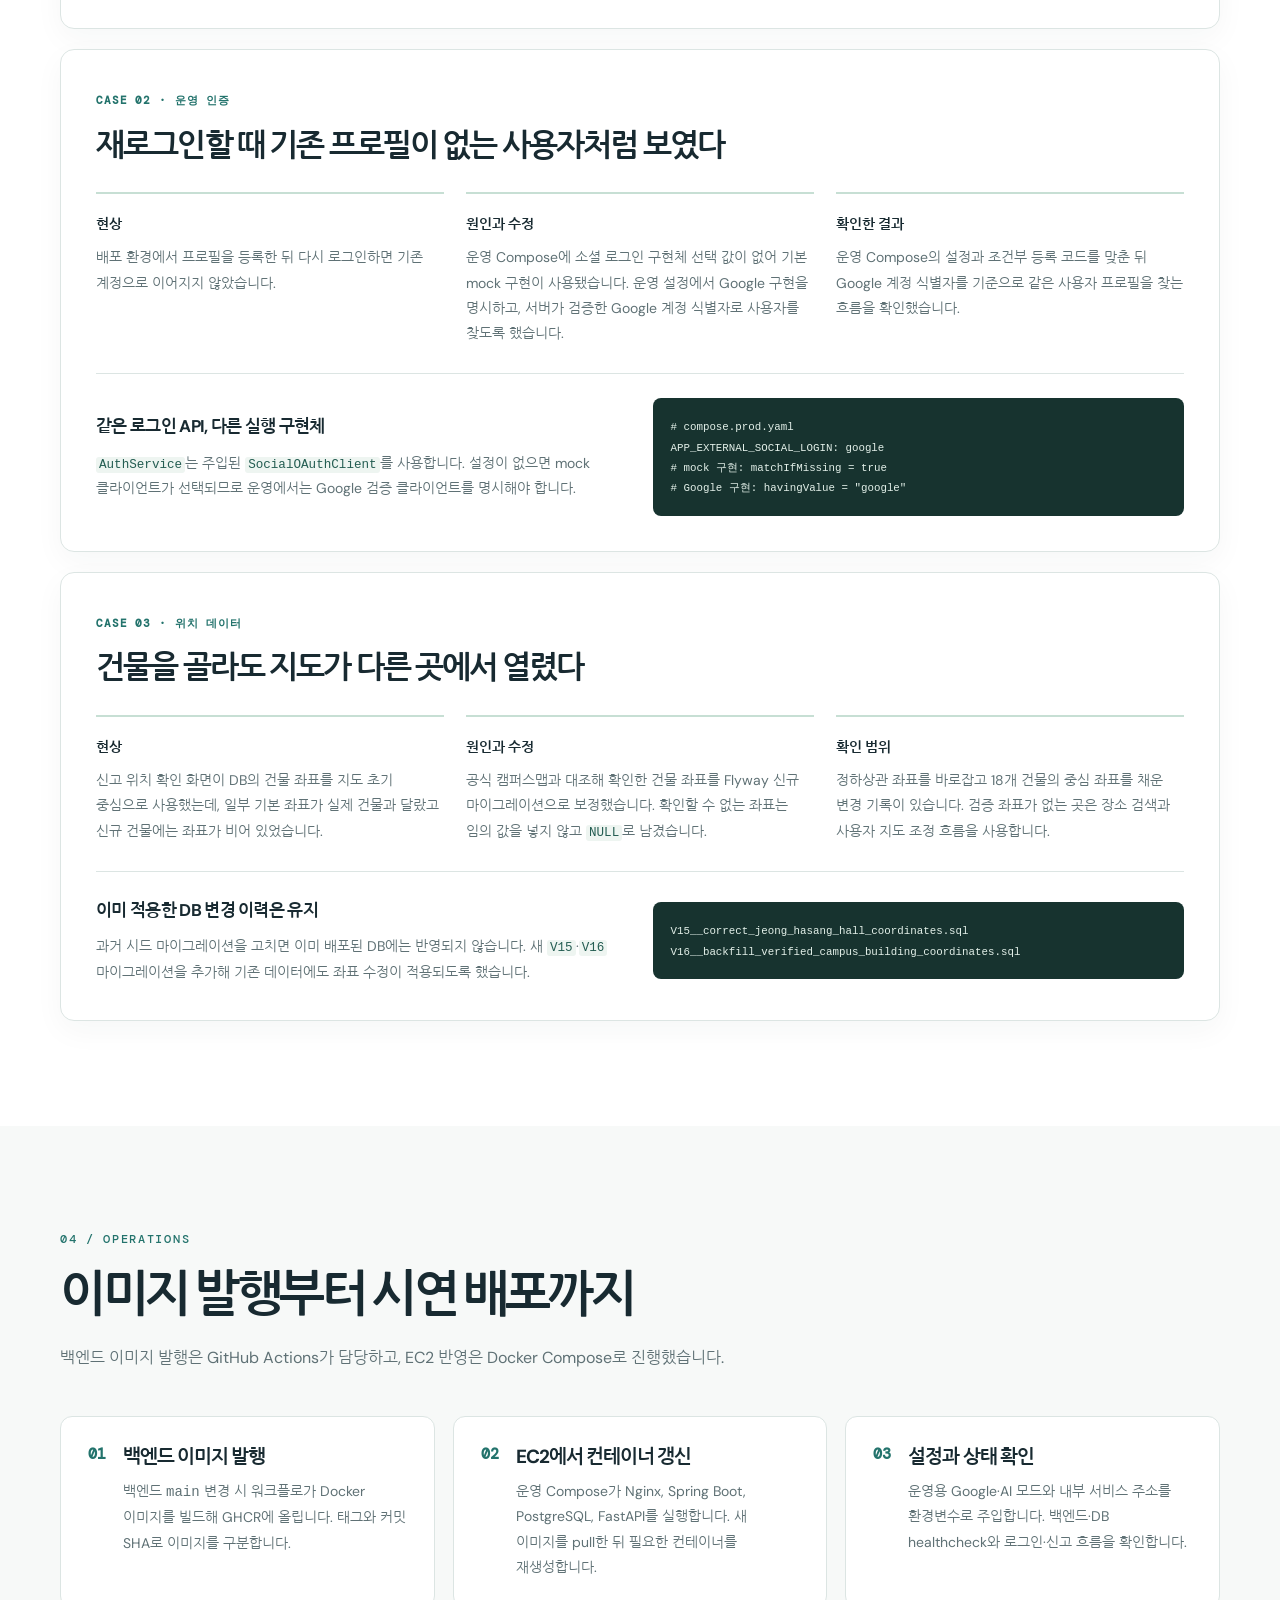
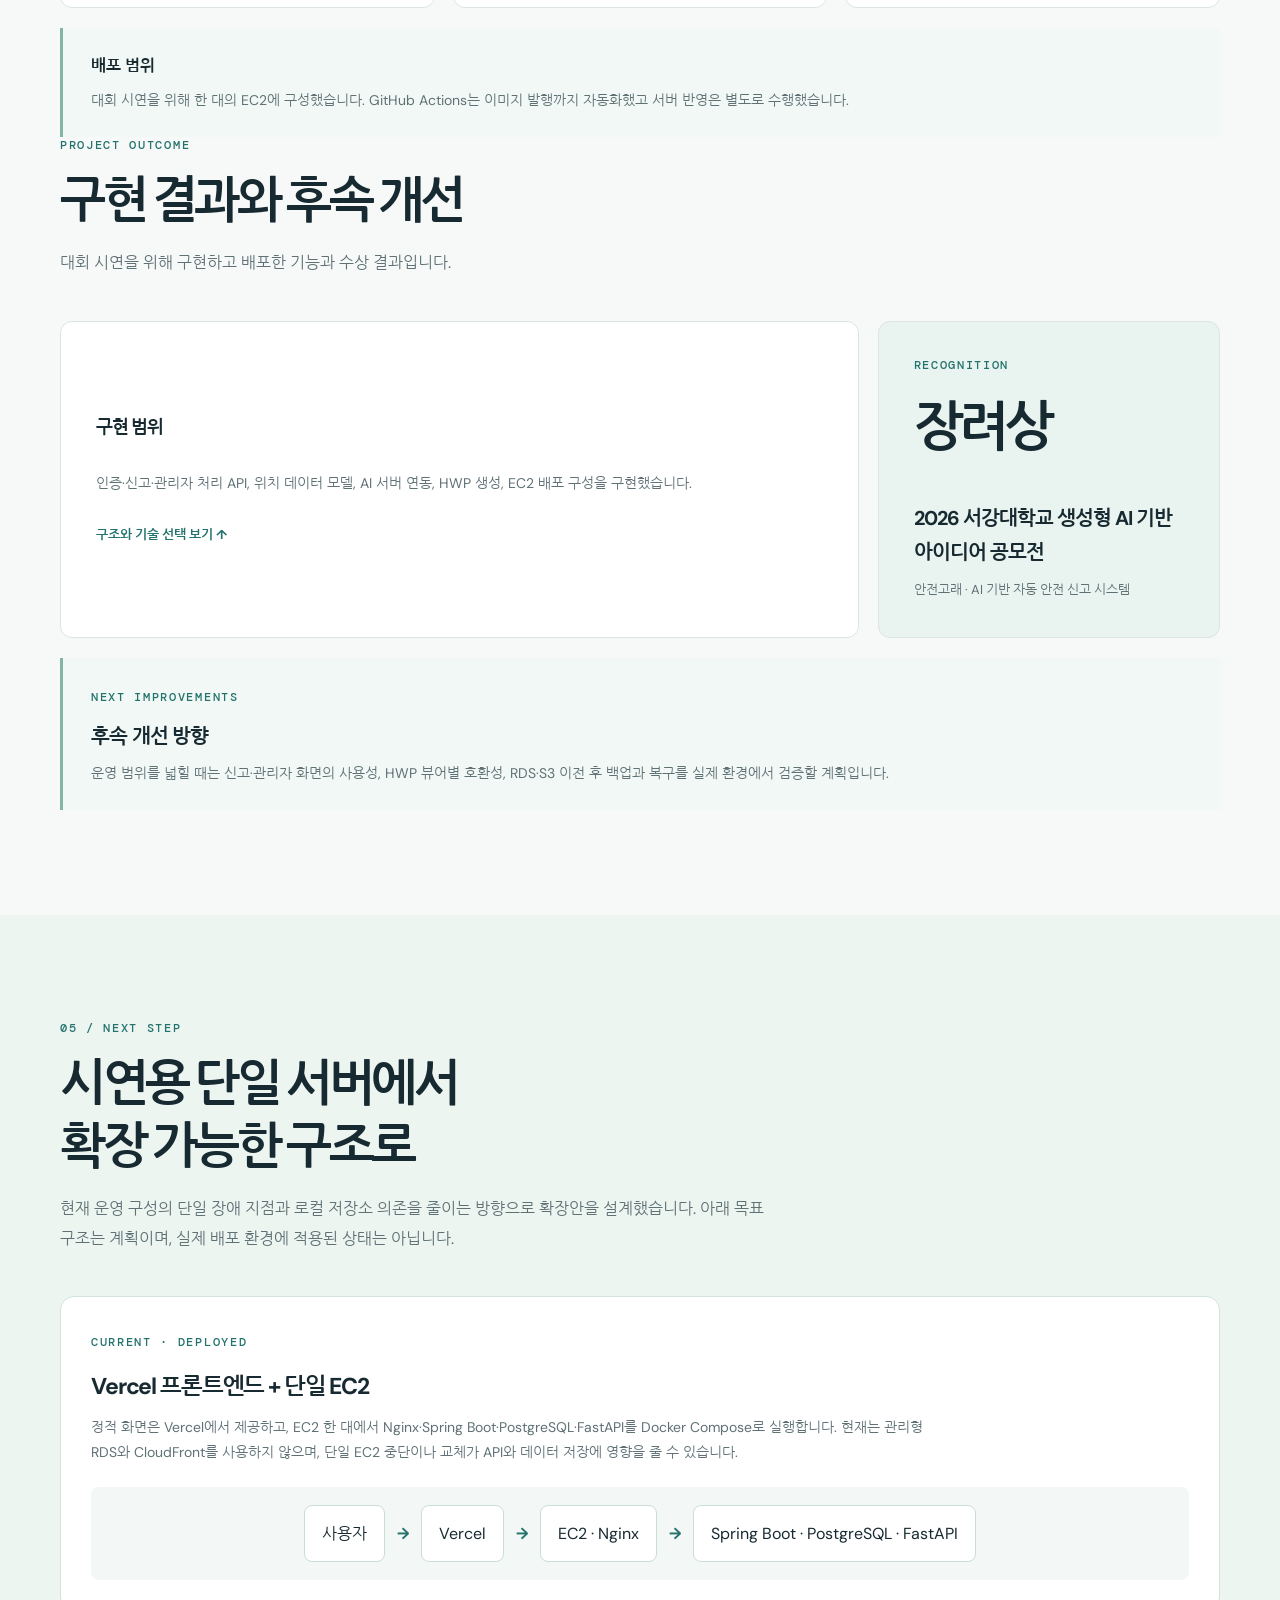
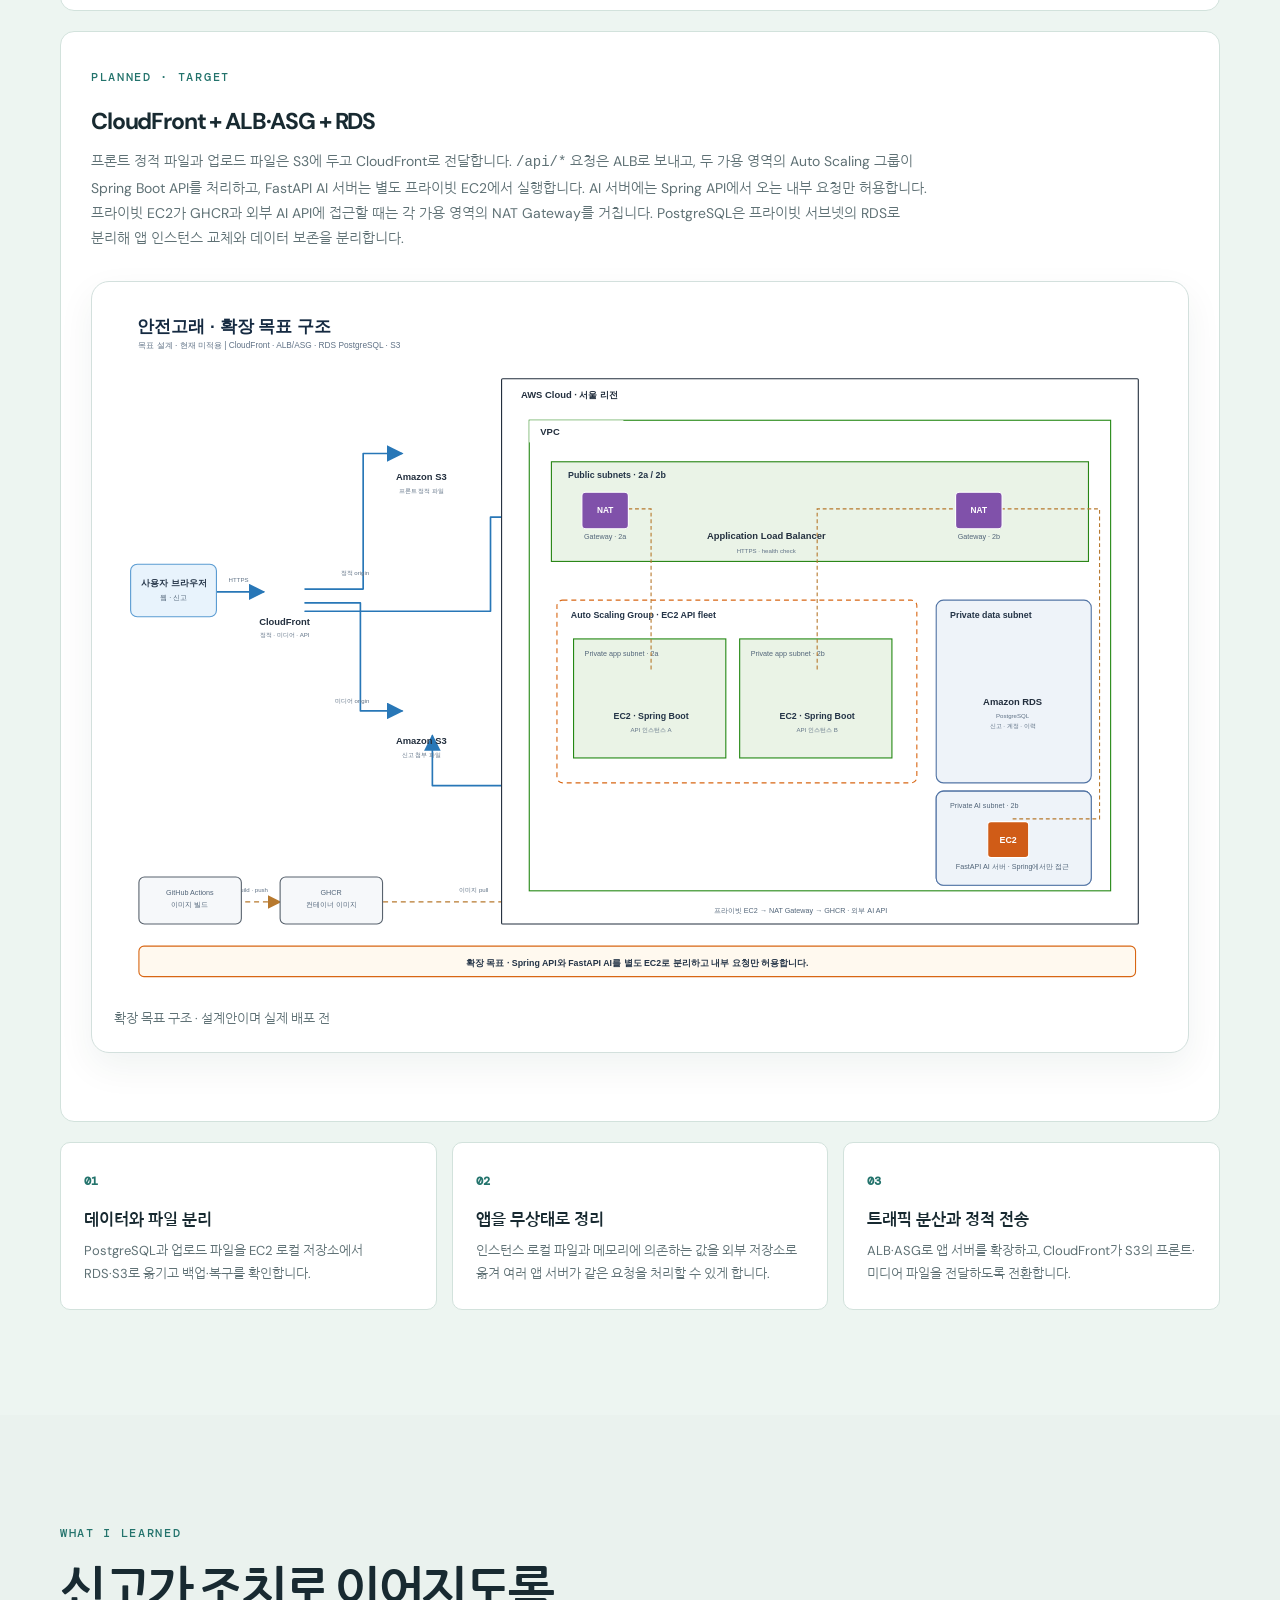
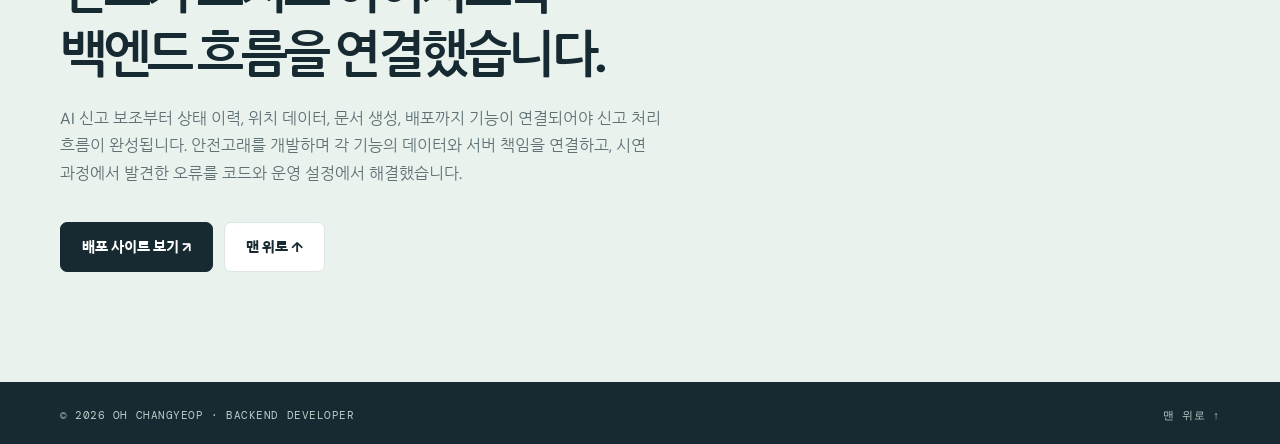
==== commit 0c05d2dd: "Add NAT egress to SafeWhale private EC2 design" ====
--- a/safewhale.html
+++ b/safewhale.html
@@ -95,7 +95,7 @@
     <section id="next" class="whale-section whale-scale-section"><div class="wrap">
       <div class="whale-heading"><p class="eyebrow">05 / NEXT STEP</p><h2>시연용 단일 서버에서<br>확장 가능한 구조로</h2><p>현재 운영 구성의 단일 장애 지점과 로컬 저장소 의존을 줄이는 방향으로 확장안을 설계했습니다. 아래 목표 구조는 계획이며, 실제 배포 환경에 적용된 상태는 아닙니다.</p></div>
       <div class="whale-scale-current"><span class="eyebrow">CURRENT · DEPLOYED</span><h3>Vercel 프론트엔드 + 단일 EC2</h3><p>정적 화면은 Vercel에서 제공하고, EC2 한 대에서 Nginx·Spring Boot·PostgreSQL·FastAPI를 Docker Compose로 실행합니다. 현재는 관리형 RDS와 CloudFront를 사용하지 않으며, 단일 EC2 중단이나 교체가 API와 데이터 저장에 영향을 줄 수 있습니다.</p><div class="whale-scale-flow"><span>사용자</span><b>→</b><span>Vercel</span><b>→</b><span>EC2 · Nginx</span><b>→</b><span>Spring Boot · PostgreSQL · FastAPI</span></div></div>
-      <div class="whale-scale-target"><span class="eyebrow">PLANNED · TARGET</span><h3>CloudFront + ALB·ASG + RDS</h3><p>프론트 정적 파일과 업로드 파일은 S3에 두고 CloudFront로 전달합니다. <code>/api/*</code> 요청은 ALB로 보내고, 두 가용 영역의 Auto Scaling 그룹이 Spring Boot API를 처리하고, FastAPI AI 서버는 별도 프라이빗 EC2에서 실행합니다. AI 서버에는 Spring API에서 오는 내부 요청만 허용합니다. PostgreSQL은 프라이빗 서브넷의 RDS로 분리해 앱 인스턴스 교체와 데이터 보존을 분리합니다.</p>
+      <div class="whale-scale-target"><span class="eyebrow">PLANNED · TARGET</span><h3>CloudFront + ALB·ASG + RDS</h3><p>프론트 정적 파일과 업로드 파일은 S3에 두고 CloudFront로 전달합니다. <code>/api/*</code> 요청은 ALB로 보내고, 두 가용 영역의 Auto Scaling 그룹이 Spring Boot API를 처리하고, FastAPI AI 서버는 별도 프라이빗 EC2에서 실행합니다. AI 서버에는 Spring API에서 오는 내부 요청만 허용합니다. 프라이빗 EC2가 GHCR과 외부 AI API에 접근할 때는 각 가용 영역의 NAT Gateway를 거칩니다. PostgreSQL은 프라이빗 서브넷의 RDS로 분리해 앱 인스턴스 교체와 데이터 보존을 분리합니다.</p>
         <figure class="whale-diagram-figure"><img src="assets/architecture/safewhale/SafeWhale-planned-scaling.svg" alt="확장 목표 구조: CloudFront와 S3, ALB, 두 가용 영역의 Spring Boot EC2 앱 서버, 별도 프라이빗 FastAPI EC2, 프라이빗 RDS PostgreSQL로 구성됩니다."><figcaption>확장 목표 구조 · 설계안이며 실제 배포 전</figcaption></figure>
       </div>
       <div class="whale-scale-steps"><article><span>01</span><h4>데이터와 파일 분리</h4><p>PostgreSQL과 업로드 파일을 EC2 로컬 저장소에서 RDS·S3로 옮기고 백업·복구를 확인합니다.</p></article><article><span>02</span><h4>앱을 무상태로 정리</h4><p>인스턴스 로컬 파일과 메모리에 의존하는 값을 외부 저장소로 옮겨 여러 앱 서버가 같은 요청을 처리할 수 있게 합니다.</p></article><article><span>03</span><h4>트래픽 분산과 정적 전송</h4><p>ALB·ASG로 앱 서버를 확장하고, CloudFront가 S3의 프론트·미디어 파일을 전달하도록 전환합니다.</p></article></div>
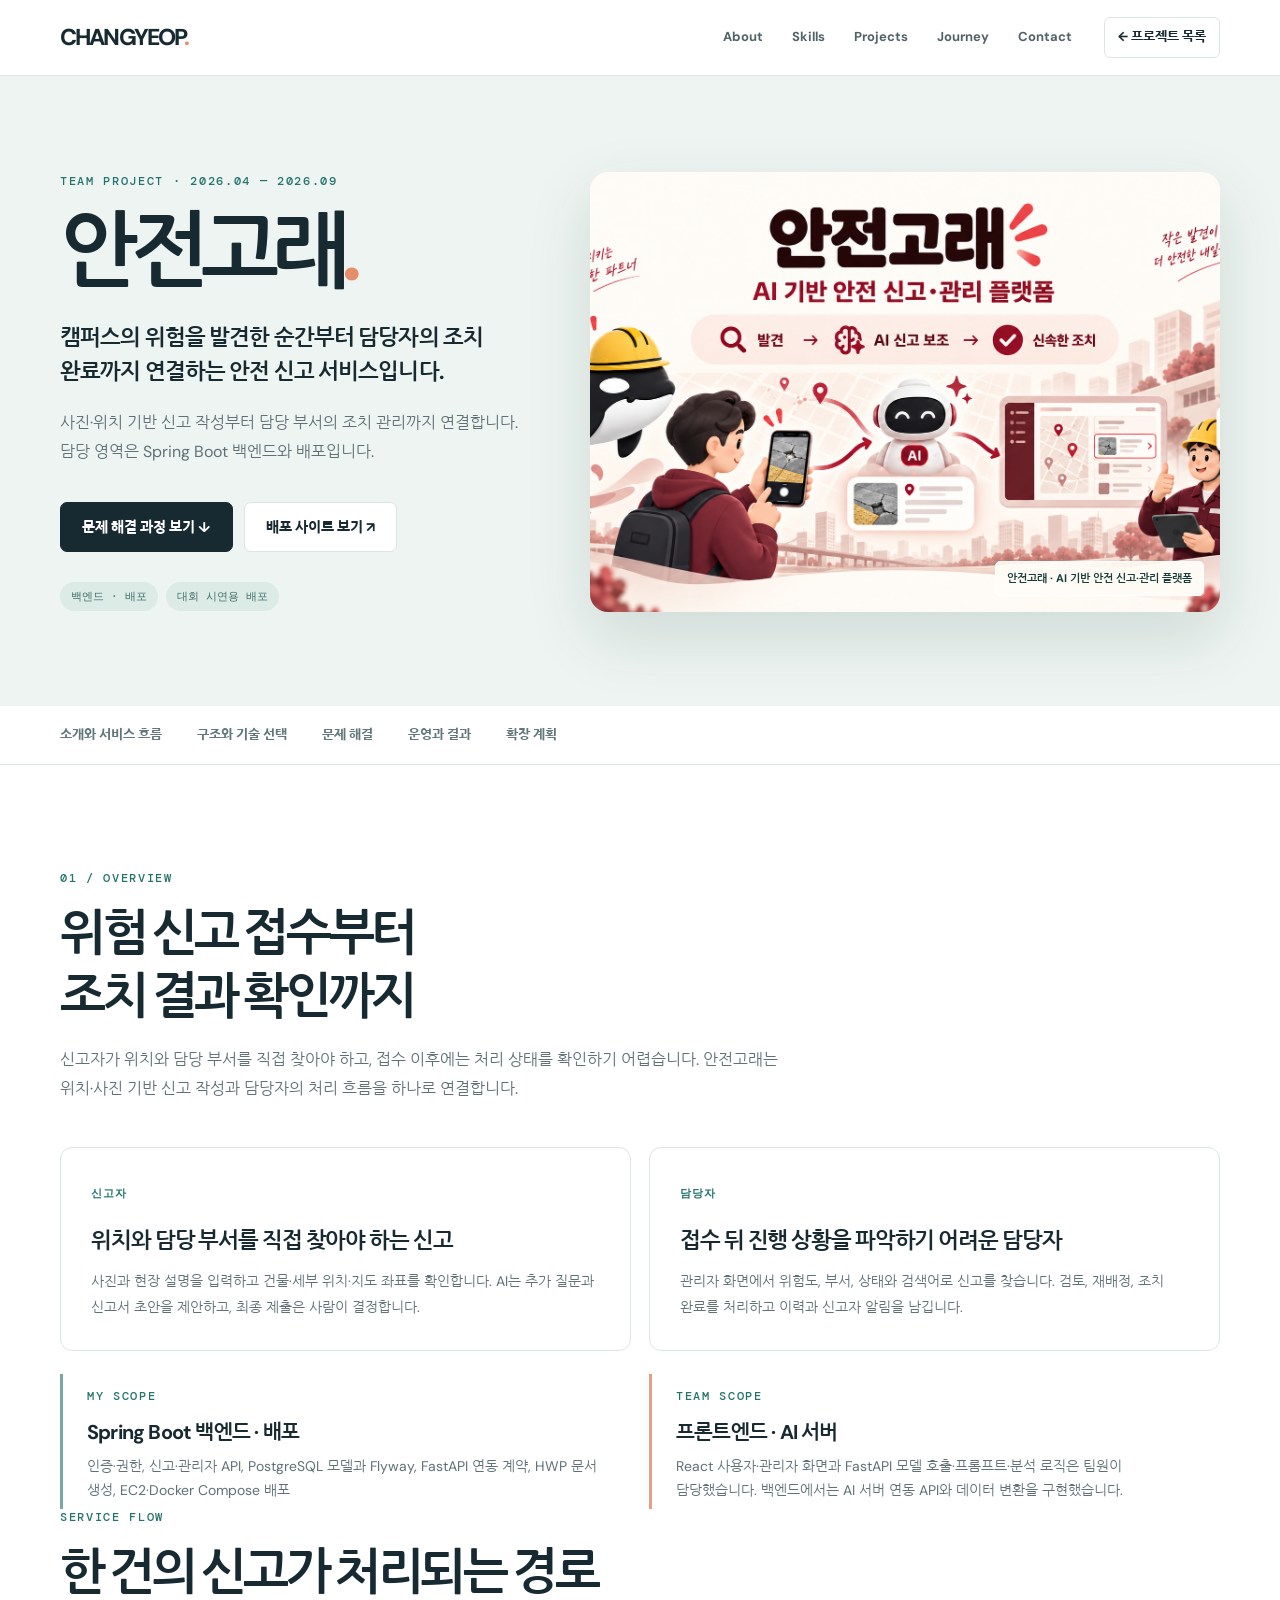
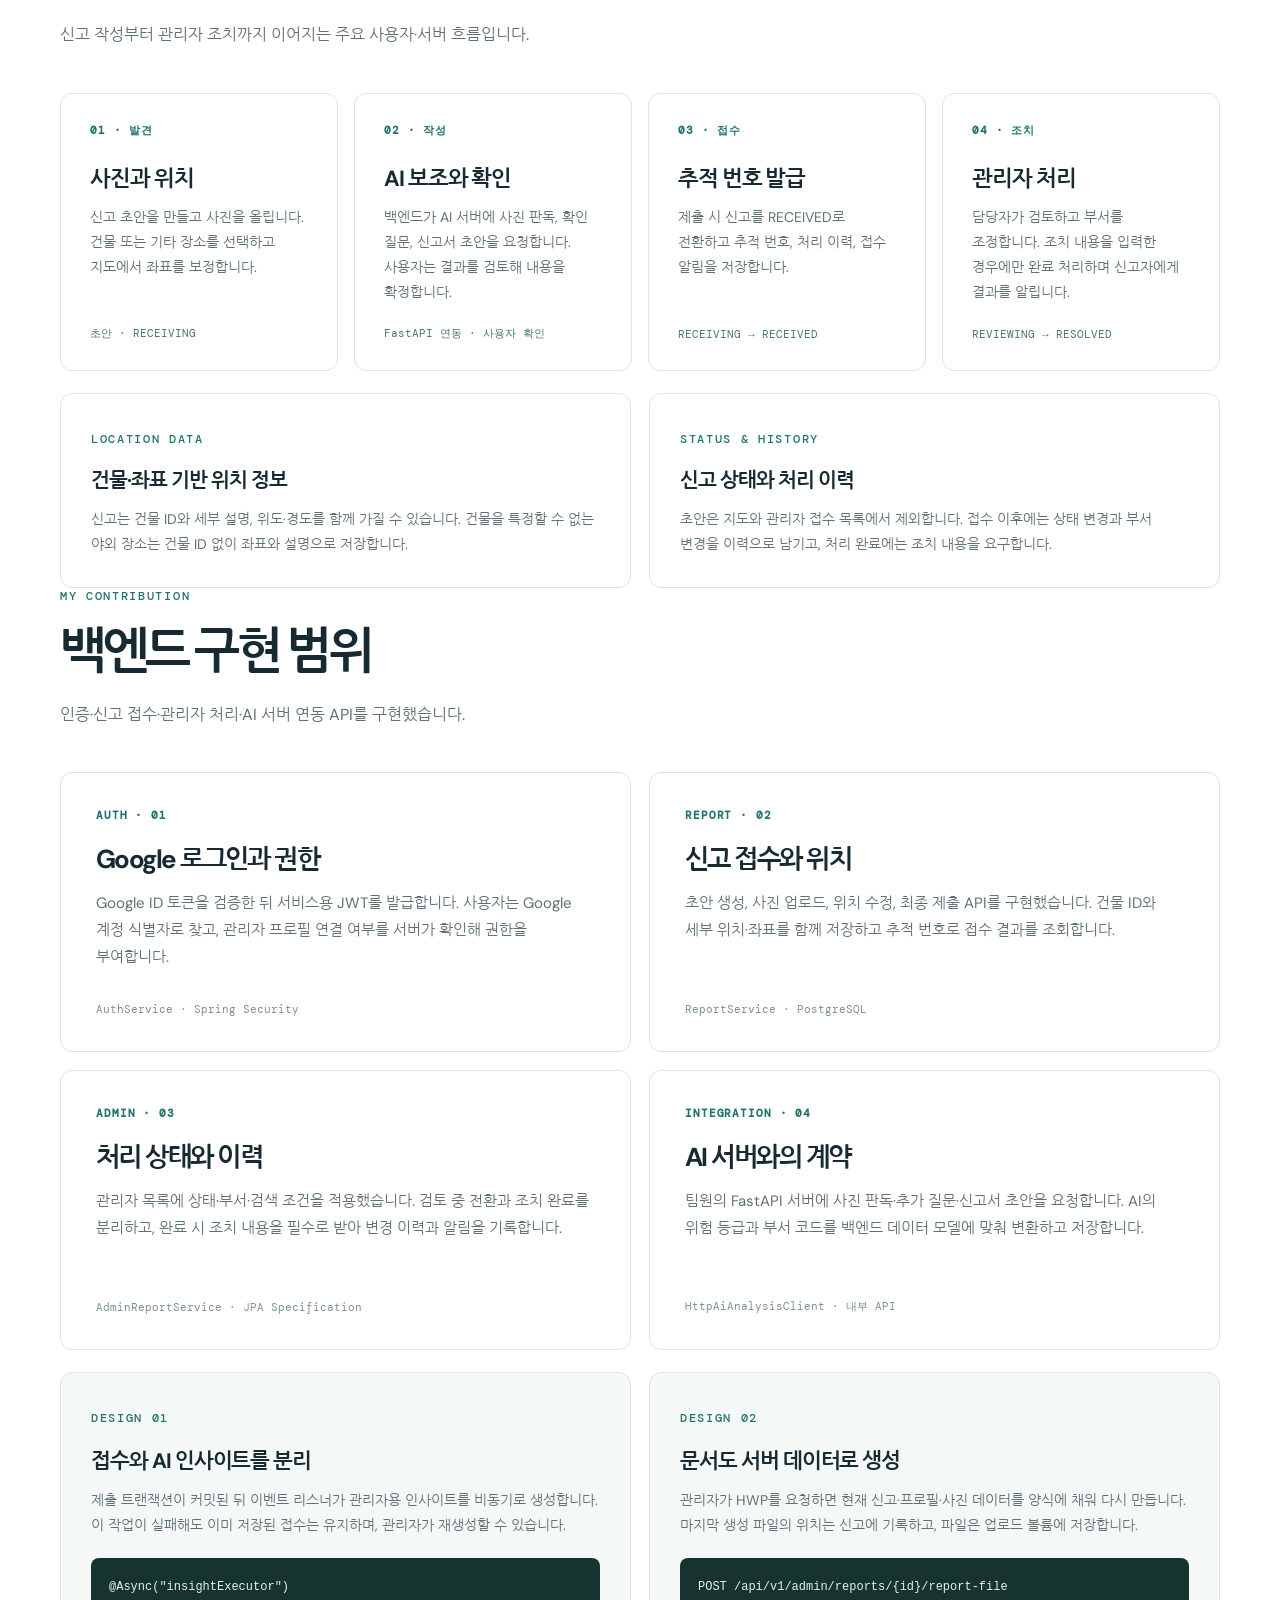
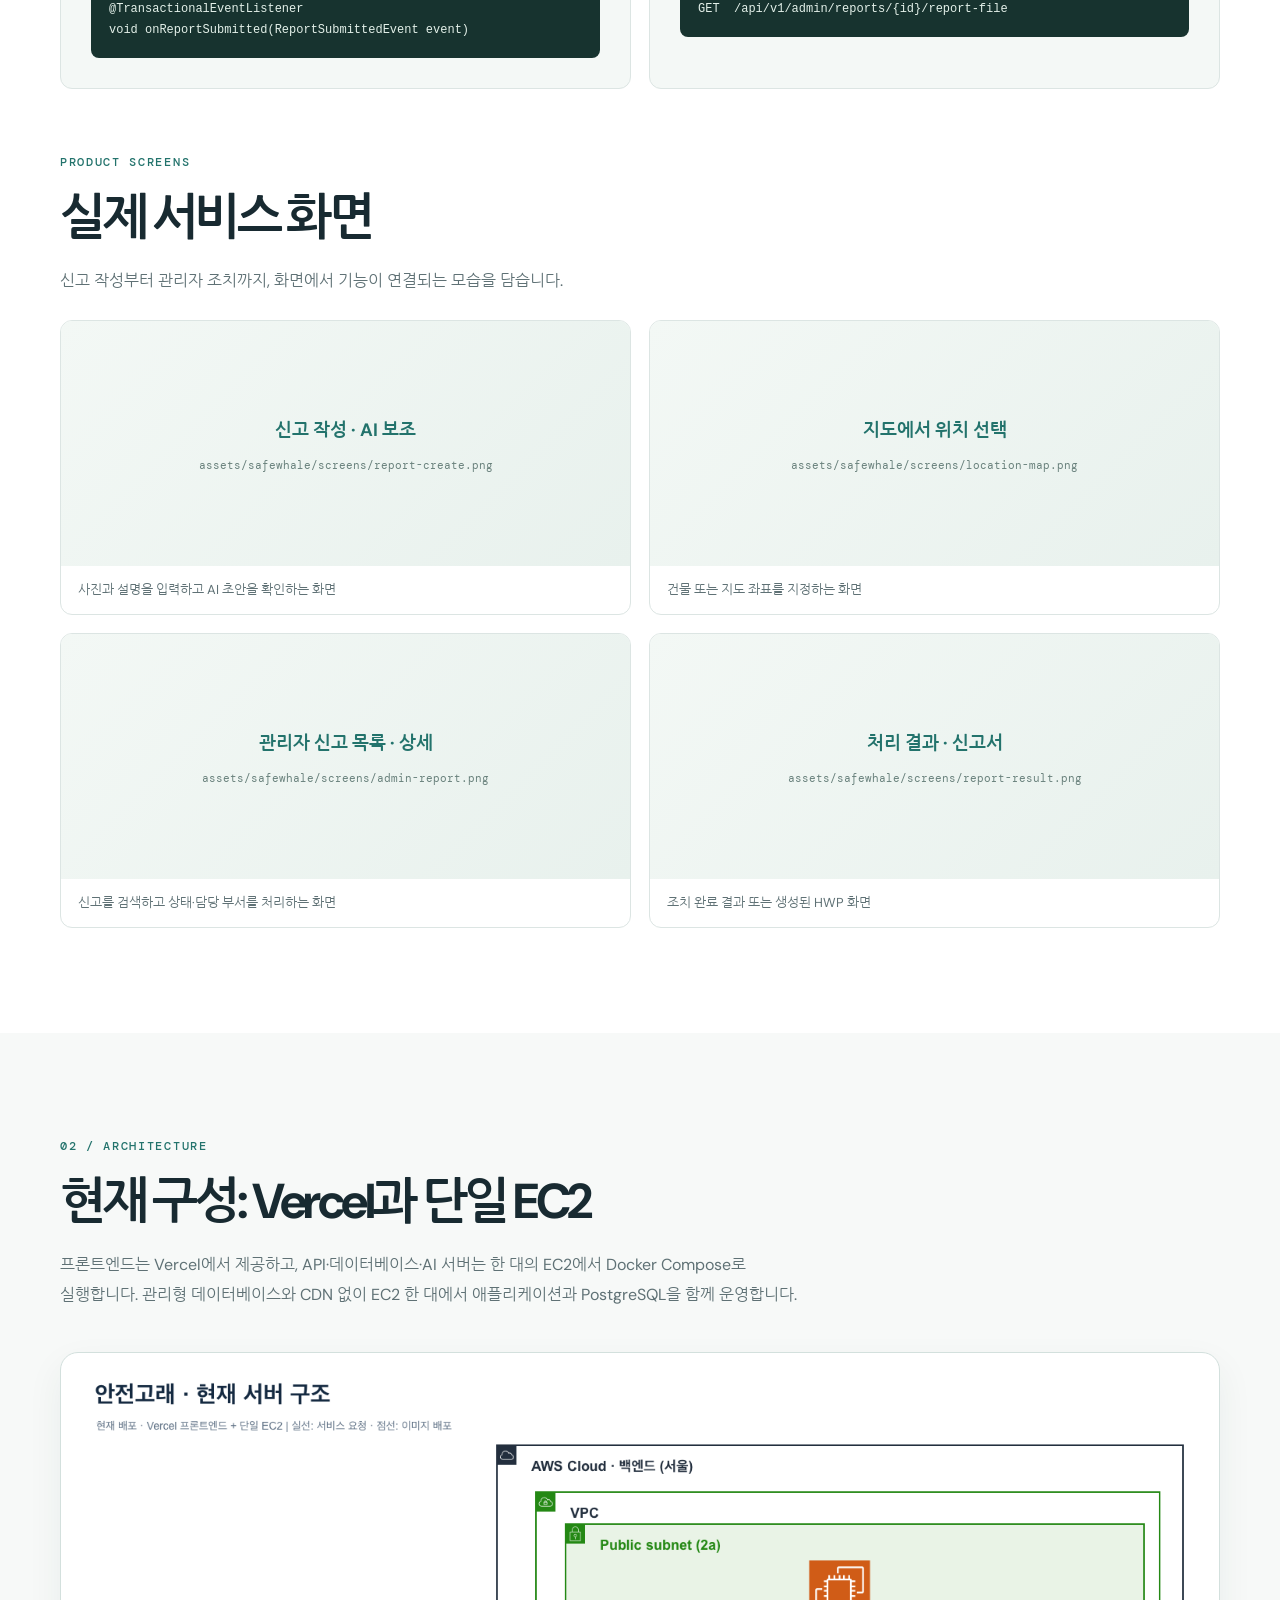
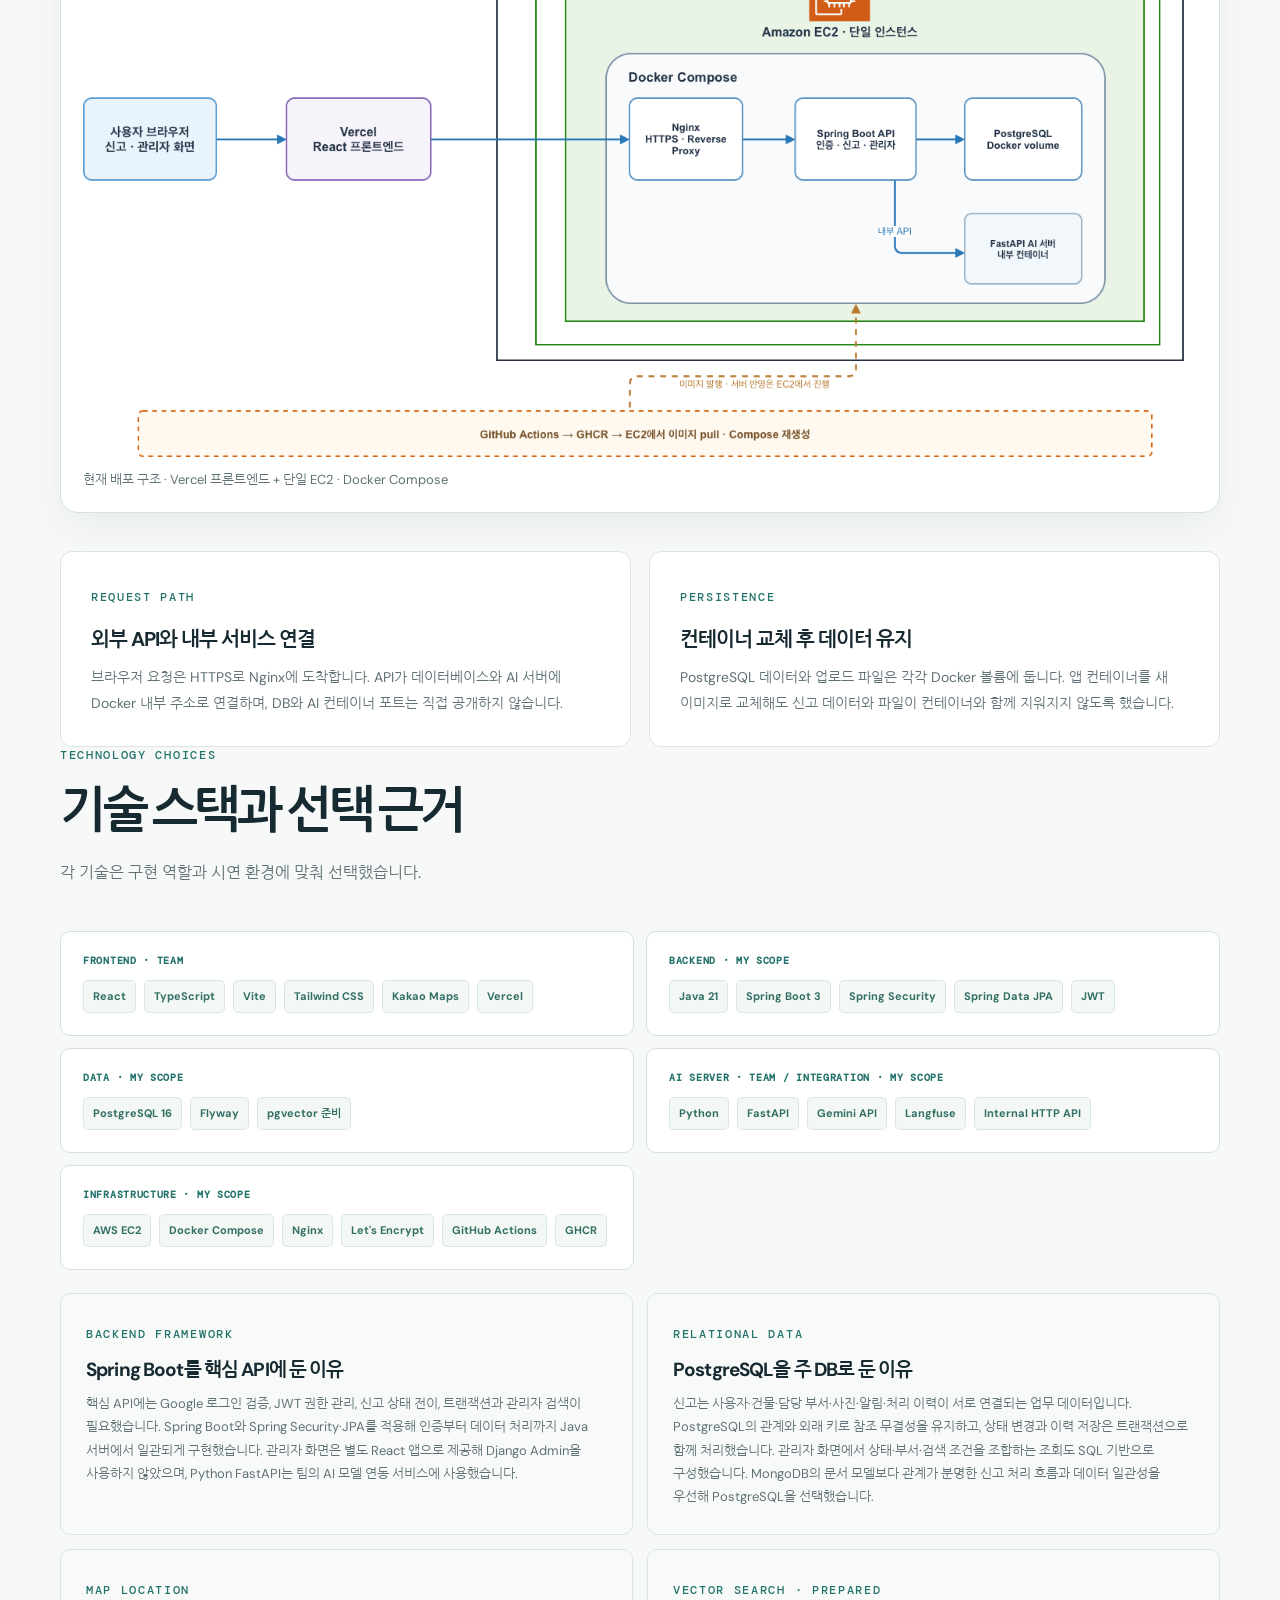
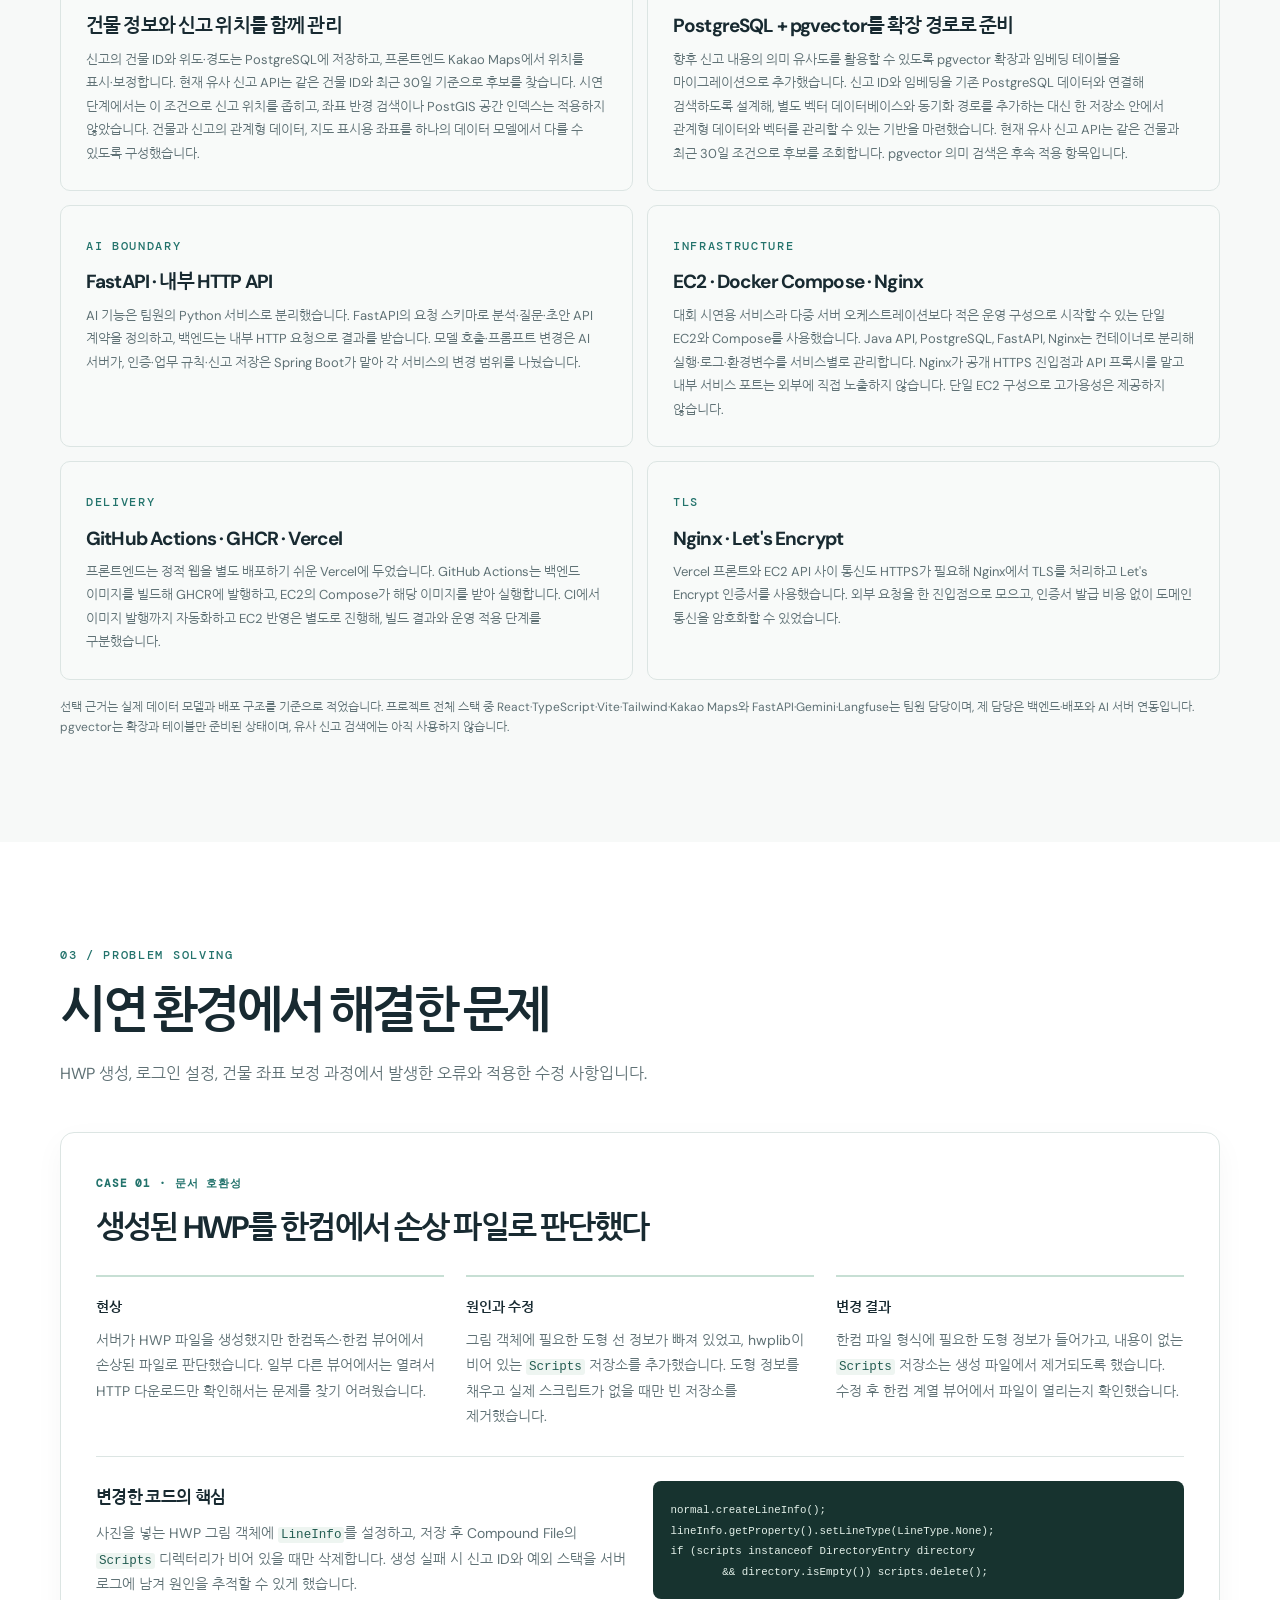
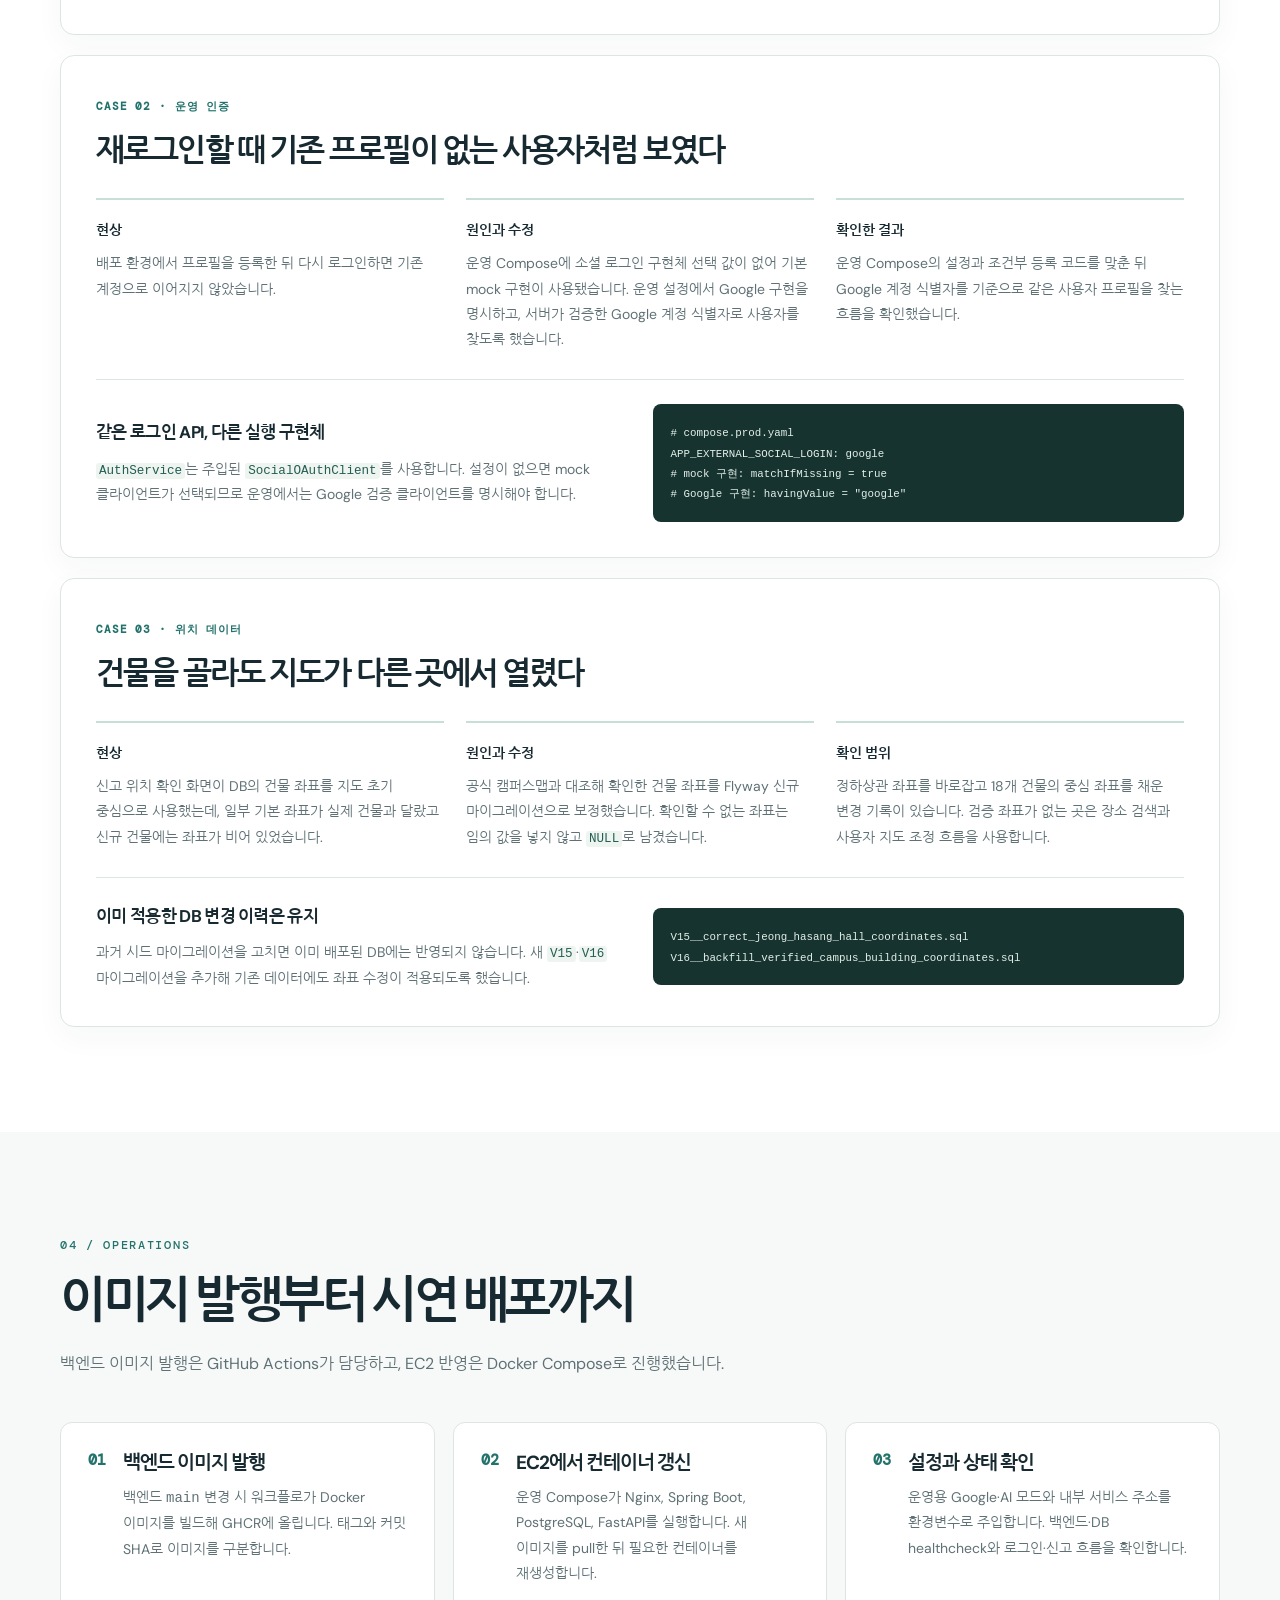
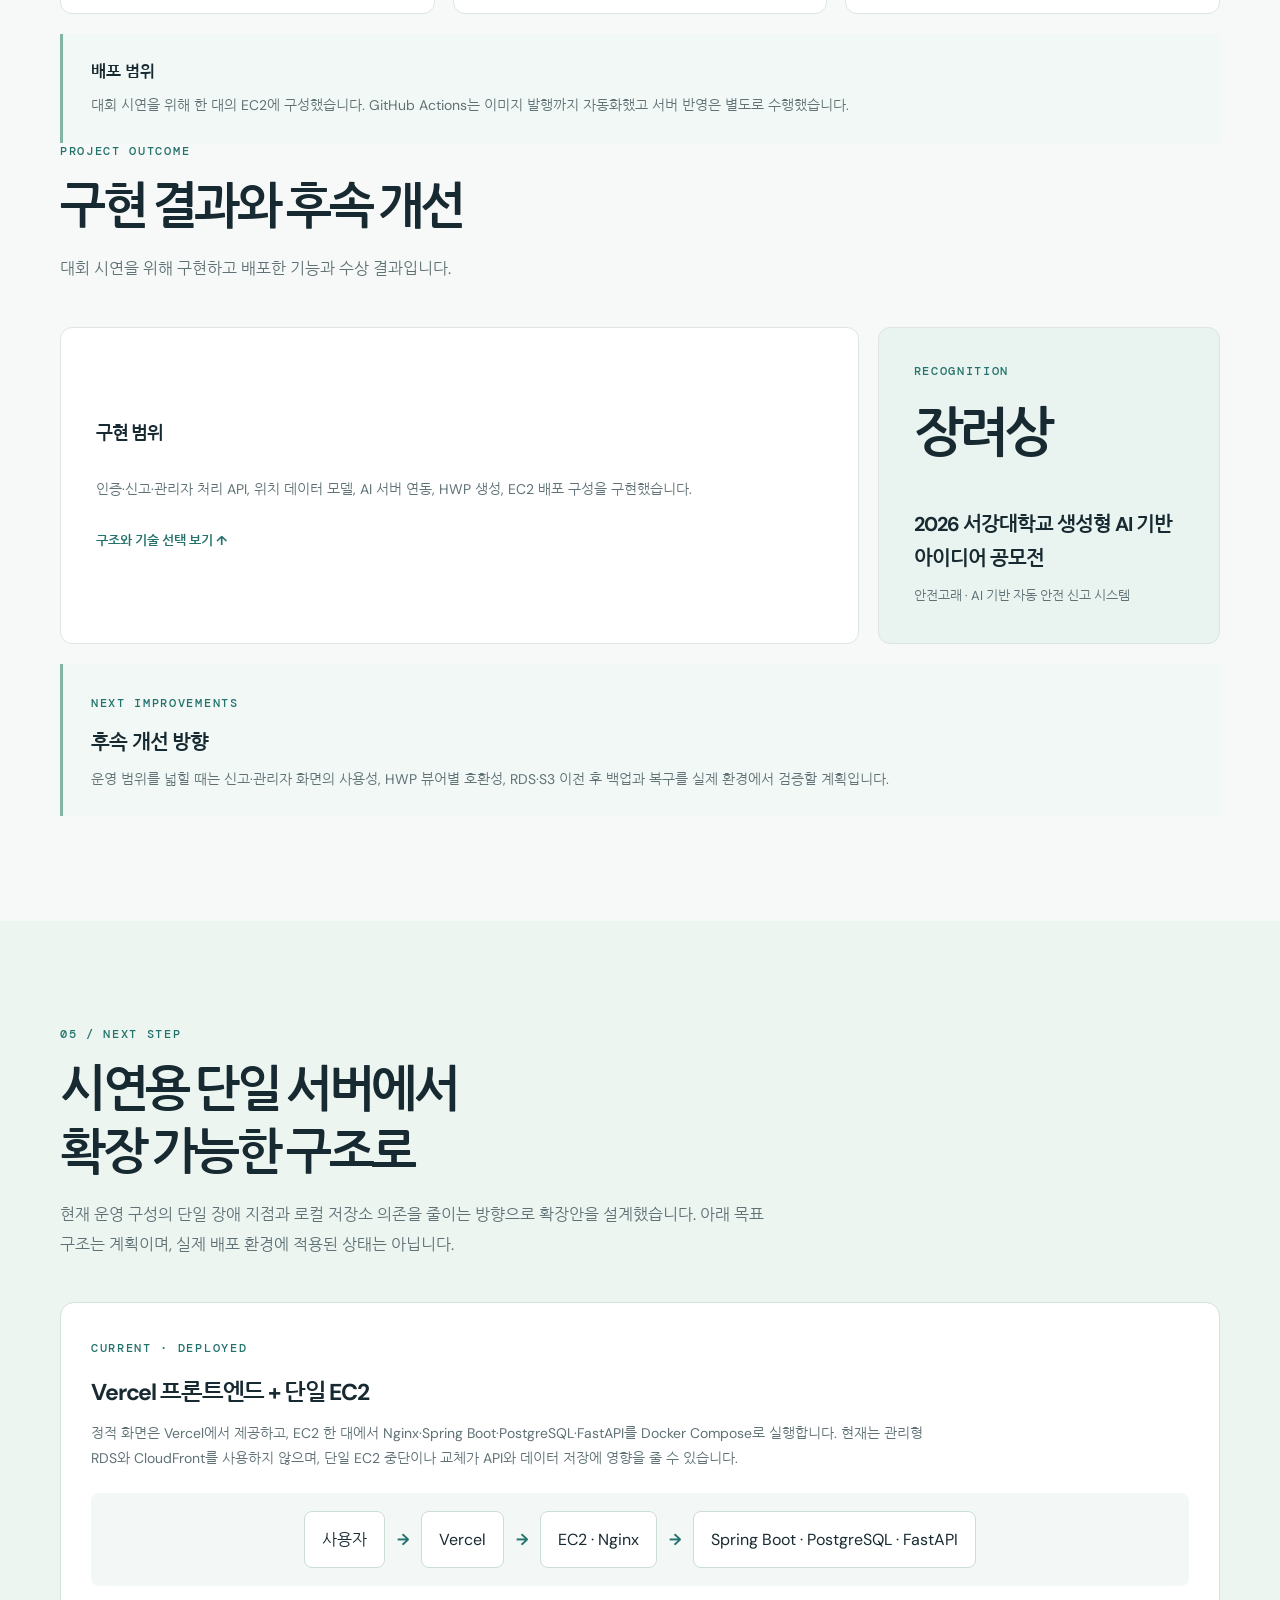
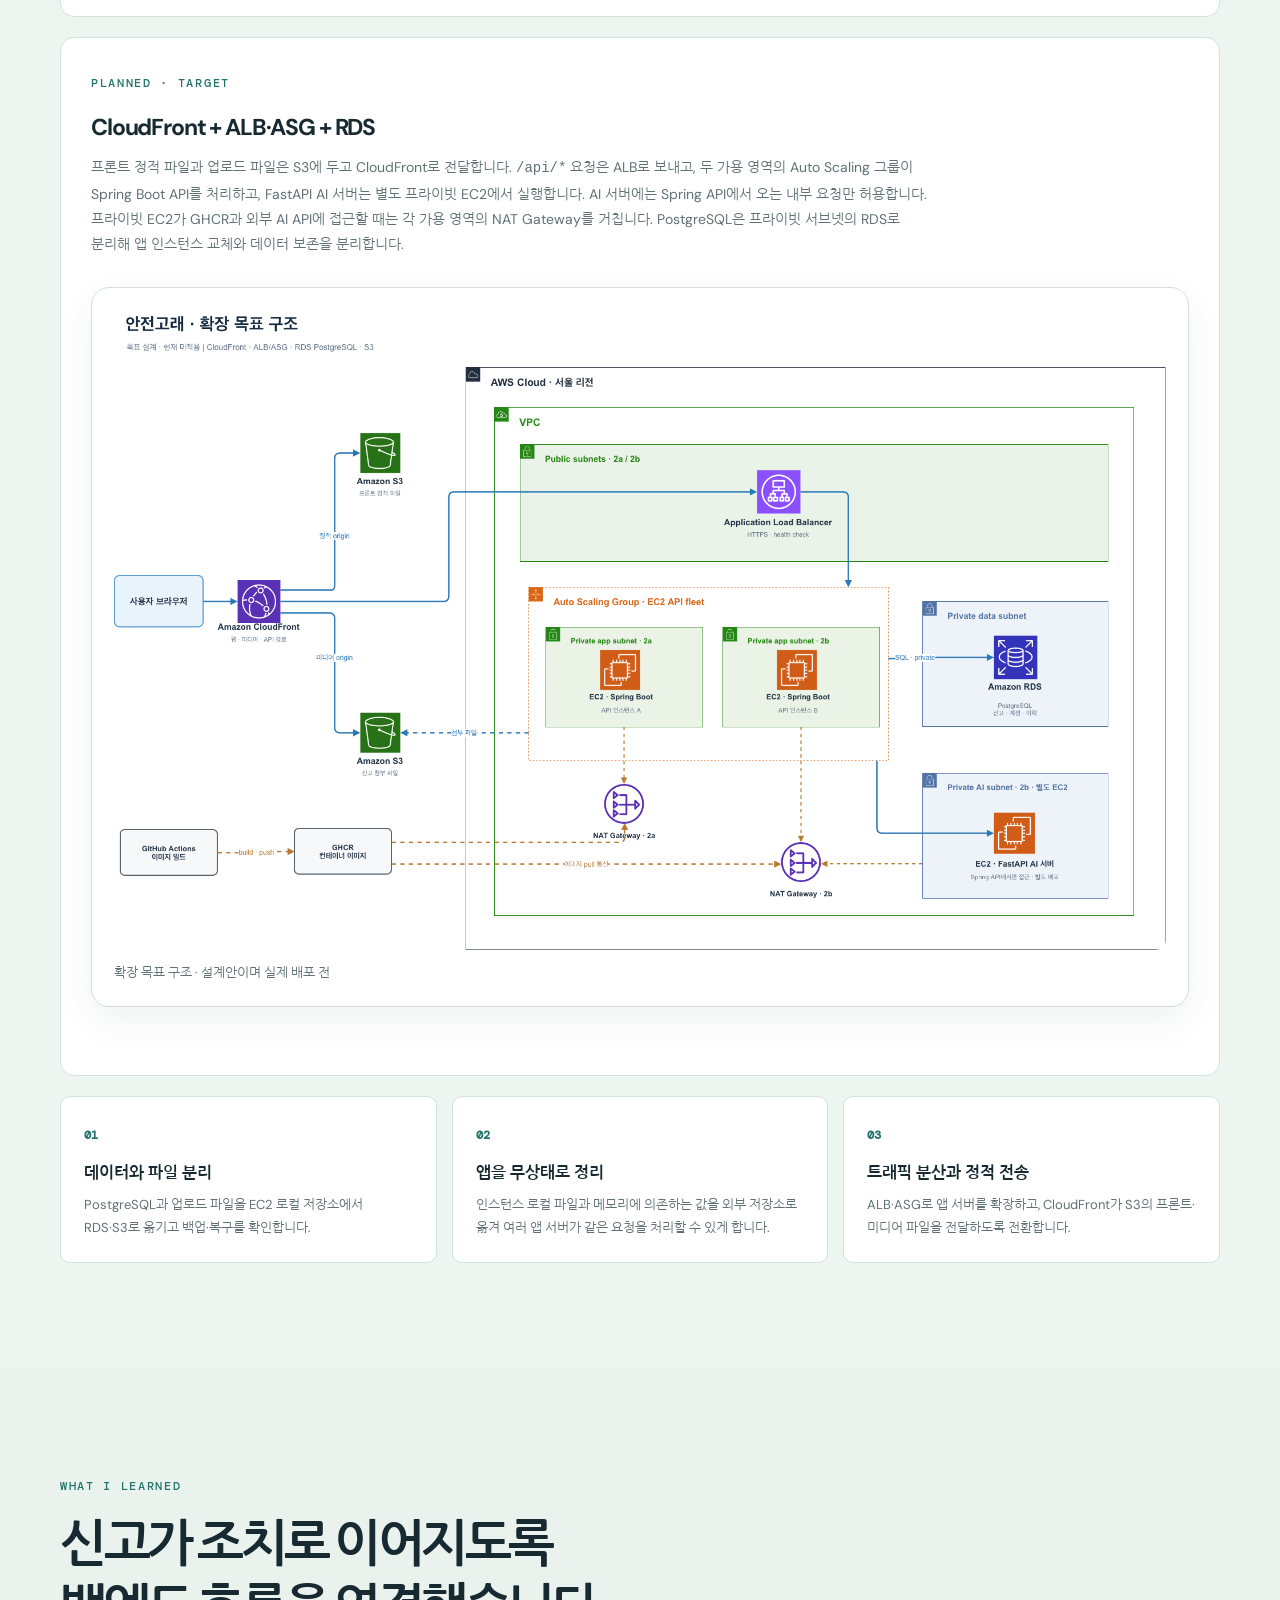
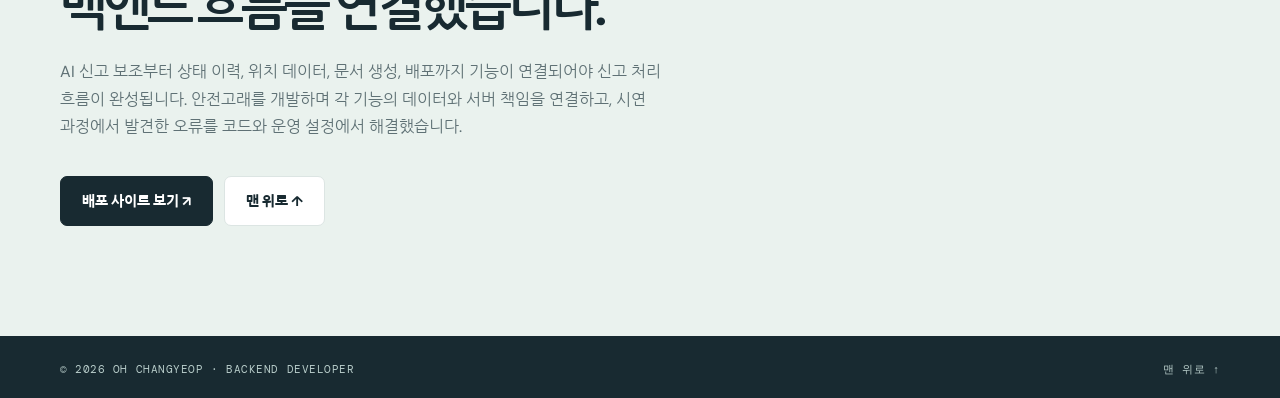
==== commit 7ec6aa30: "Use exported SafeWhale architecture images" ====
--- a/safewhale.html
+++ b/safewhale.html
@@ -48,7 +48,7 @@
         <figure><div class="whale-screen-placeholder"><strong>처리 결과 · 신고서</strong><code>assets/safewhale/screens/report-result.png</code></div><figcaption>조치 완료 결과 또는 생성된 HWP 화면</figcaption></figure>
       </div></div></section>
 
-    <section id="architecture" class="whale-section whale-section-alt"><div class="wrap"><div class="whale-heading"><p class="eyebrow">02 / ARCHITECTURE</p><h2>현재 구성: Vercel과 단일 EC2</h2><p>프론트엔드는 Vercel에서 제공하고, API·데이터베이스·AI 서버는 한 대의 EC2에서 Docker Compose로 실행합니다. 관리형 데이터베이스와 CDN 없이 EC2 한 대에서 애플리케이션과 PostgreSQL을 함께 운영합니다.</p></div><figure class="whale-diagram-figure"><img src="assets/architecture/safewhale/SafeWhale-current-architecture.svg" alt="현재 배포 구조: Vercel 프론트엔드가 단일 EC2의 Nginx를 통해 Spring Boot API와 PostgreSQL, FastAPI AI 서버에 연결됩니다."><figcaption>현재 배포 구조 · Vercel 프론트엔드 + 단일 EC2 · Docker Compose</figcaption></figure><div class="whale-flow-detail"><div><span class="eyebrow">REQUEST PATH</span><h3>외부 API와 내부 서비스 연결</h3><p>브라우저 요청은 HTTPS로 Nginx에 도착합니다. API가 데이터베이스와 AI 서버에 Docker 내부 주소로 연결하며, DB와 AI 컨테이너 포트는 직접 공개하지 않습니다.</p></div><div><span class="eyebrow">PERSISTENCE</span><h3>컨테이너 교체 후 데이터 유지</h3><p>PostgreSQL 데이터와 업로드 파일은 각각 Docker 볼륨에 둡니다. 앱 컨테이너를 새 이미지로 교체해도 신고 데이터와 파일이 컨테이너와 함께 지워지지 않도록 했습니다.</p></div></div>
+    <section id="architecture" class="whale-section whale-section-alt"><div class="wrap"><div class="whale-heading"><p class="eyebrow">02 / ARCHITECTURE</p><h2>현재 구성: Vercel과 단일 EC2</h2><p>프론트엔드는 Vercel에서 제공하고, API·데이터베이스·AI 서버는 한 대의 EC2에서 Docker Compose로 실행합니다. 관리형 데이터베이스와 CDN 없이 EC2 한 대에서 애플리케이션과 PostgreSQL을 함께 운영합니다.</p></div><figure class="whale-diagram-figure"><img src="assets/architecture/safewhale/SafeWhale-current-architecture.png" alt="현재 배포 구조: Vercel 프론트엔드가 단일 EC2의 Nginx를 통해 Spring Boot API와 PostgreSQL, FastAPI AI 서버에 연결됩니다."><figcaption>현재 배포 구조 · Vercel 프론트엔드 + 단일 EC2 · Docker Compose</figcaption></figure><div class="whale-flow-detail"><div><span class="eyebrow">REQUEST PATH</span><h3>외부 API와 내부 서비스 연결</h3><p>브라우저 요청은 HTTPS로 Nginx에 도착합니다. API가 데이터베이스와 AI 서버에 Docker 내부 주소로 연결하며, DB와 AI 컨테이너 포트는 직접 공개하지 않습니다.</p></div><div><span class="eyebrow">PERSISTENCE</span><h3>컨테이너 교체 후 데이터 유지</h3><p>PostgreSQL 데이터와 업로드 파일은 각각 Docker 볼륨에 둡니다. 앱 컨테이너를 새 이미지로 교체해도 신고 데이터와 파일이 컨테이너와 함께 지워지지 않도록 했습니다.</p></div></div>
 
       <div class="whale-heading"><p class="eyebrow">TECHNOLOGY CHOICES</p><h2>기술 스택과 선택 근거</h2><p>각 기술은 구현 역할과 시연 환경에 맞춰 선택했습니다.</p></div>
       <div class="whale-stack-summary">
@@ -96,7 +96,7 @@
       <div class="whale-heading"><p class="eyebrow">05 / NEXT STEP</p><h2>시연용 단일 서버에서<br>확장 가능한 구조로</h2><p>현재 운영 구성의 단일 장애 지점과 로컬 저장소 의존을 줄이는 방향으로 확장안을 설계했습니다. 아래 목표 구조는 계획이며, 실제 배포 환경에 적용된 상태는 아닙니다.</p></div>
       <div class="whale-scale-current"><span class="eyebrow">CURRENT · DEPLOYED</span><h3>Vercel 프론트엔드 + 단일 EC2</h3><p>정적 화면은 Vercel에서 제공하고, EC2 한 대에서 Nginx·Spring Boot·PostgreSQL·FastAPI를 Docker Compose로 실행합니다. 현재는 관리형 RDS와 CloudFront를 사용하지 않으며, 단일 EC2 중단이나 교체가 API와 데이터 저장에 영향을 줄 수 있습니다.</p><div class="whale-scale-flow"><span>사용자</span><b>→</b><span>Vercel</span><b>→</b><span>EC2 · Nginx</span><b>→</b><span>Spring Boot · PostgreSQL · FastAPI</span></div></div>
       <div class="whale-scale-target"><span class="eyebrow">PLANNED · TARGET</span><h3>CloudFront + ALB·ASG + RDS</h3><p>프론트 정적 파일과 업로드 파일은 S3에 두고 CloudFront로 전달합니다. <code>/api/*</code> 요청은 ALB로 보내고, 두 가용 영역의 Auto Scaling 그룹이 Spring Boot API를 처리하고, FastAPI AI 서버는 별도 프라이빗 EC2에서 실행합니다. AI 서버에는 Spring API에서 오는 내부 요청만 허용합니다. 프라이빗 EC2가 GHCR과 외부 AI API에 접근할 때는 각 가용 영역의 NAT Gateway를 거칩니다. PostgreSQL은 프라이빗 서브넷의 RDS로 분리해 앱 인스턴스 교체와 데이터 보존을 분리합니다.</p>
-        <figure class="whale-diagram-figure"><img src="assets/architecture/safewhale/SafeWhale-planned-scaling.svg" alt="확장 목표 구조: CloudFront와 S3, ALB, 두 가용 영역의 Spring Boot EC2 앱 서버, 별도 프라이빗 FastAPI EC2, 프라이빗 RDS PostgreSQL로 구성됩니다."><figcaption>확장 목표 구조 · 설계안이며 실제 배포 전</figcaption></figure>
+        <figure class="whale-diagram-figure"><img src="assets/architecture/safewhale/SafeWhale-planned-scaling.png" alt="확장 목표 구조: CloudFront와 S3, ALB, 두 가용 영역의 Spring Boot EC2 앱 서버, 별도 프라이빗 FastAPI EC2, 프라이빗 RDS PostgreSQL로 구성됩니다."><figcaption>확장 목표 구조 · 설계안이며 실제 배포 전</figcaption></figure>
       </div>
       <div class="whale-scale-steps"><article><span>01</span><h4>데이터와 파일 분리</h4><p>PostgreSQL과 업로드 파일을 EC2 로컬 저장소에서 RDS·S3로 옮기고 백업·복구를 확인합니다.</p></article><article><span>02</span><h4>앱을 무상태로 정리</h4><p>인스턴스 로컬 파일과 메모리에 의존하는 값을 외부 저장소로 옮겨 여러 앱 서버가 같은 요청을 처리할 수 있게 합니다.</p></article><article><span>03</span><h4>트래픽 분산과 정적 전송</h4><p>ALB·ASG로 앱 서버를 확장하고, CloudFront가 S3의 프론트·미디어 파일을 전달하도록 전환합니다.</p></article></div>
     </div></section>
